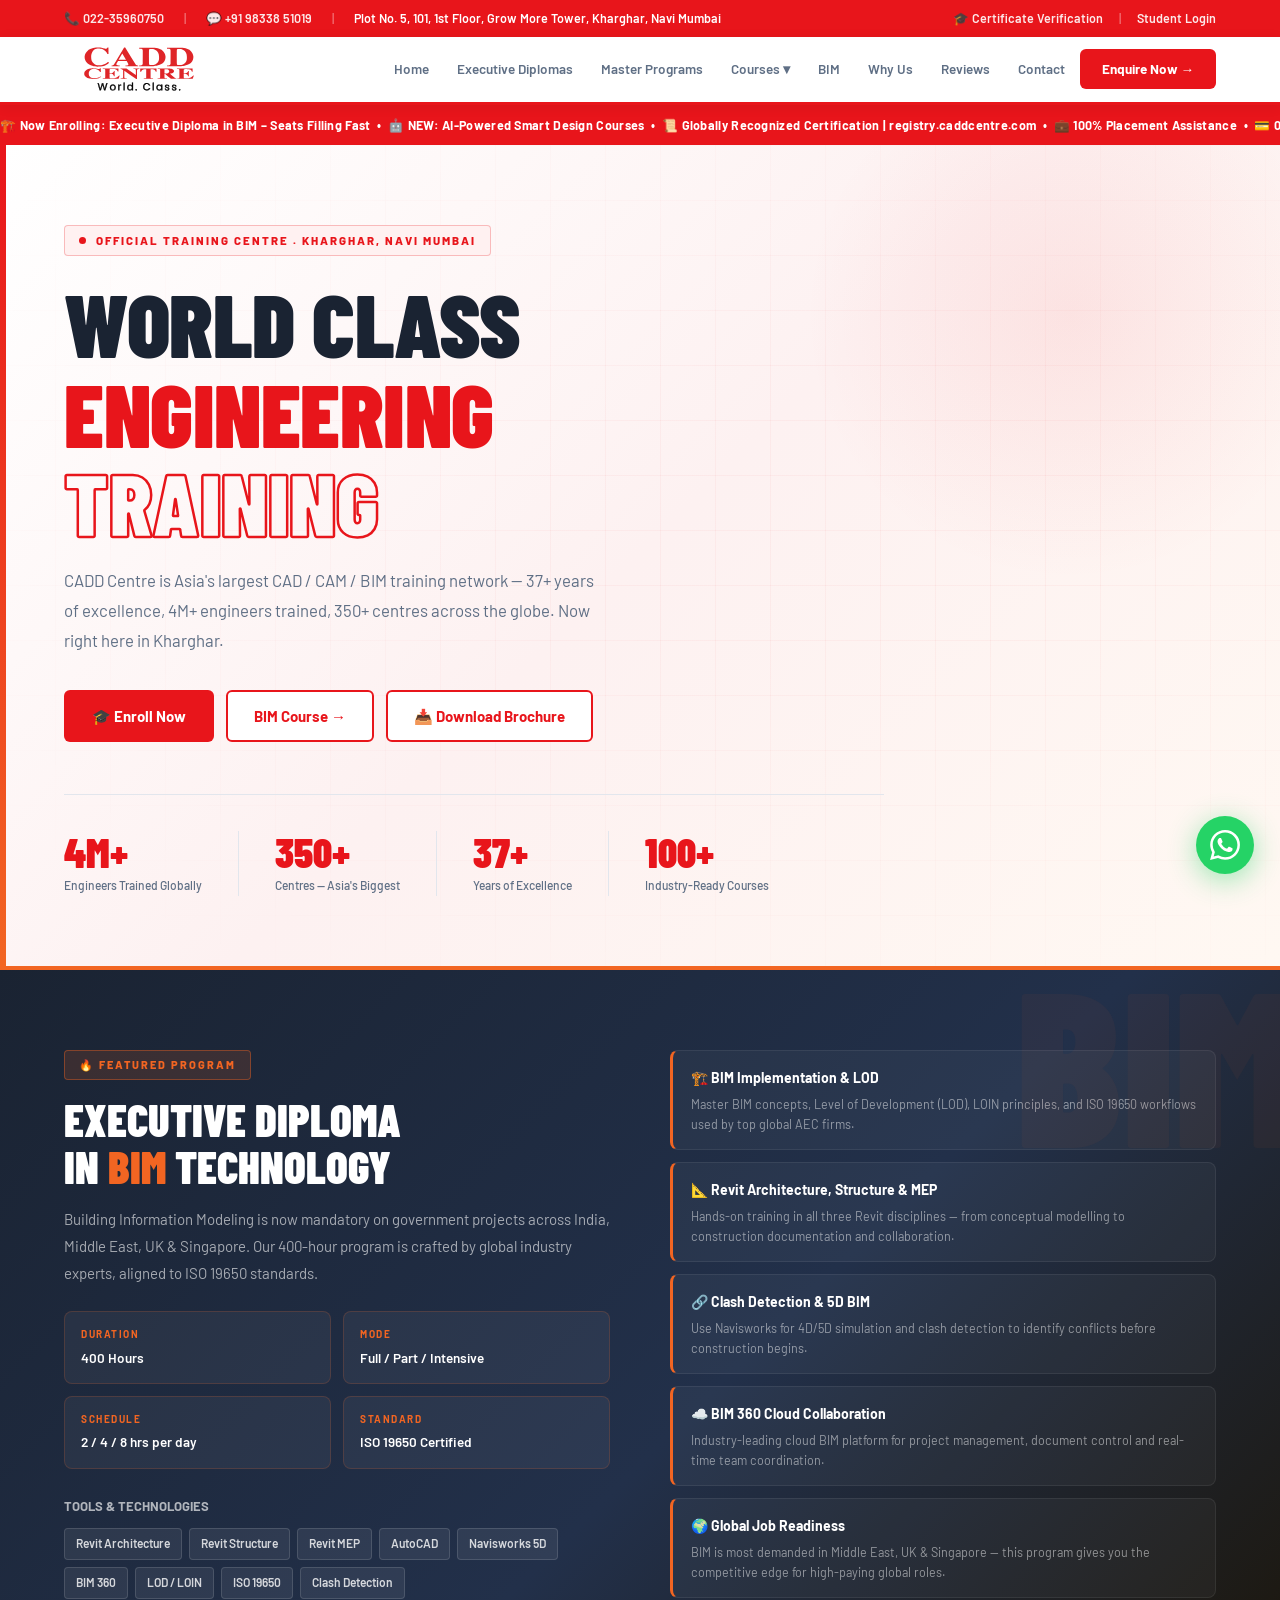
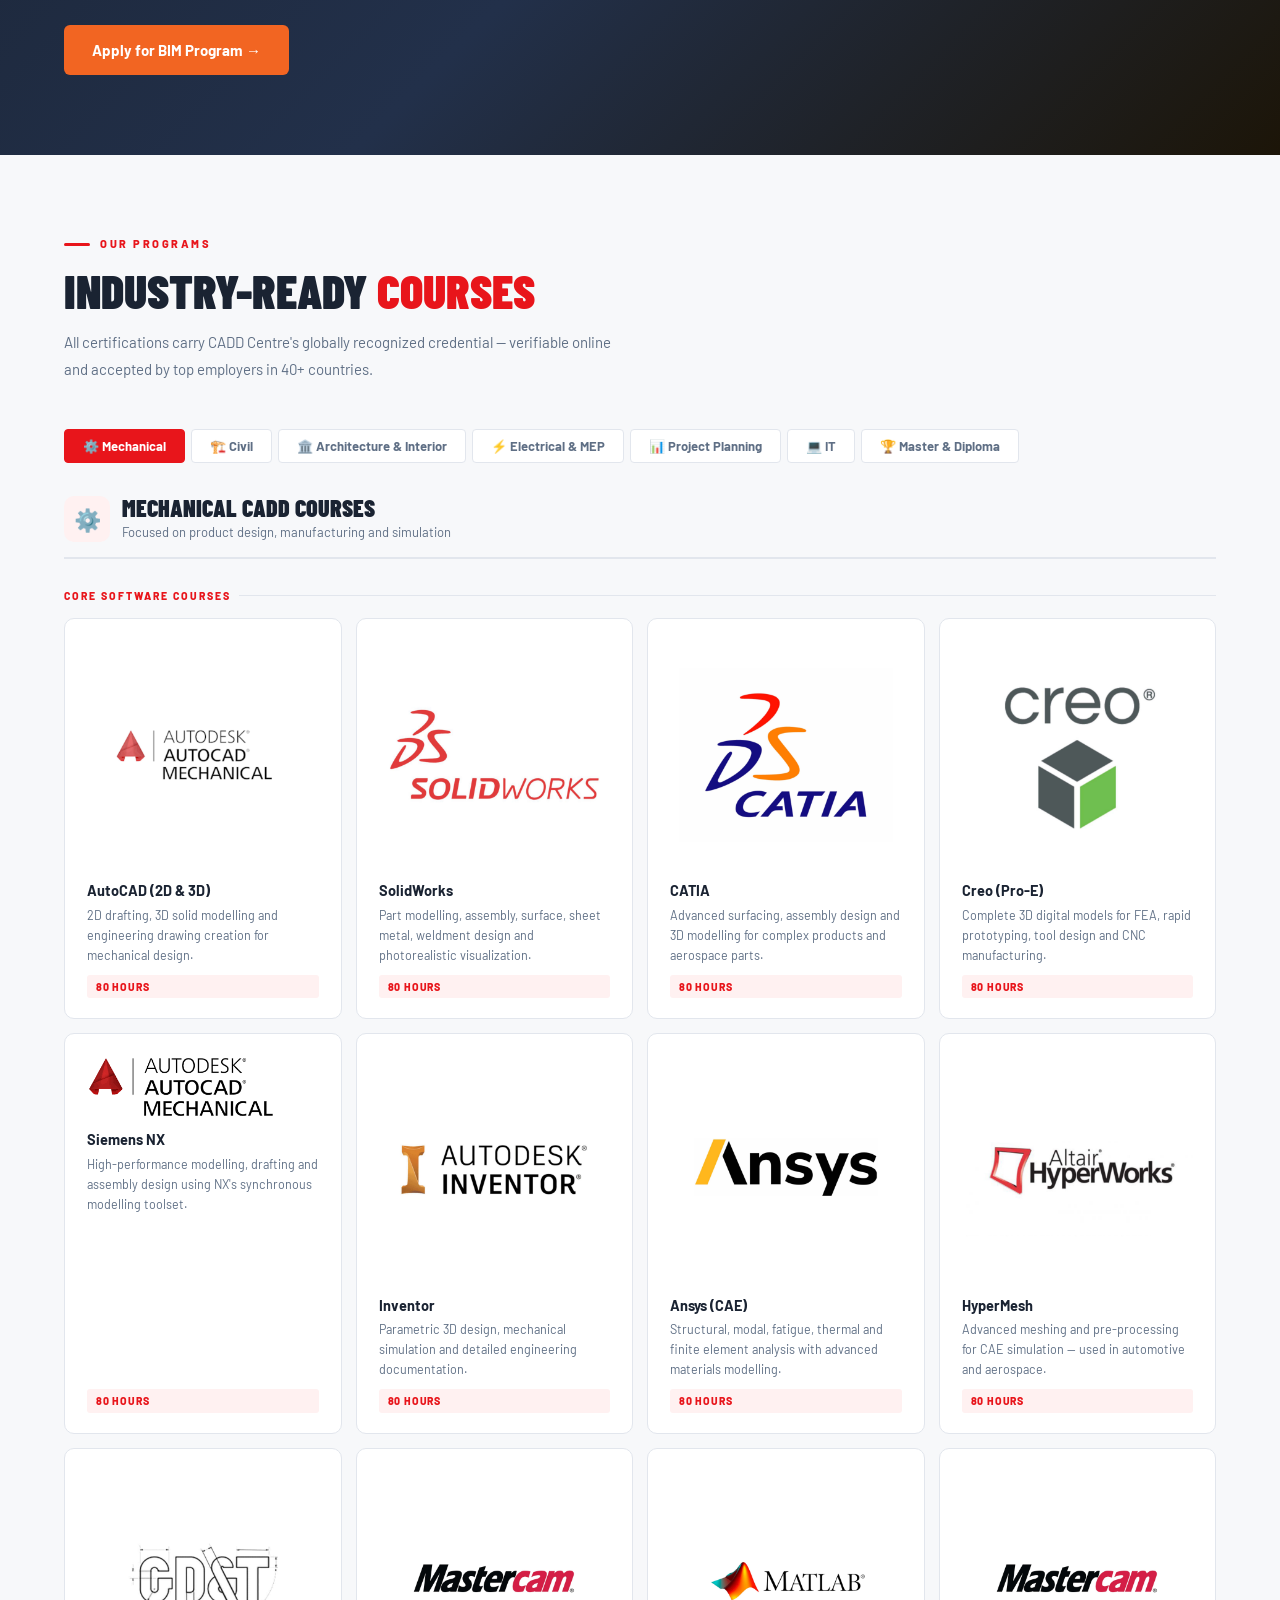
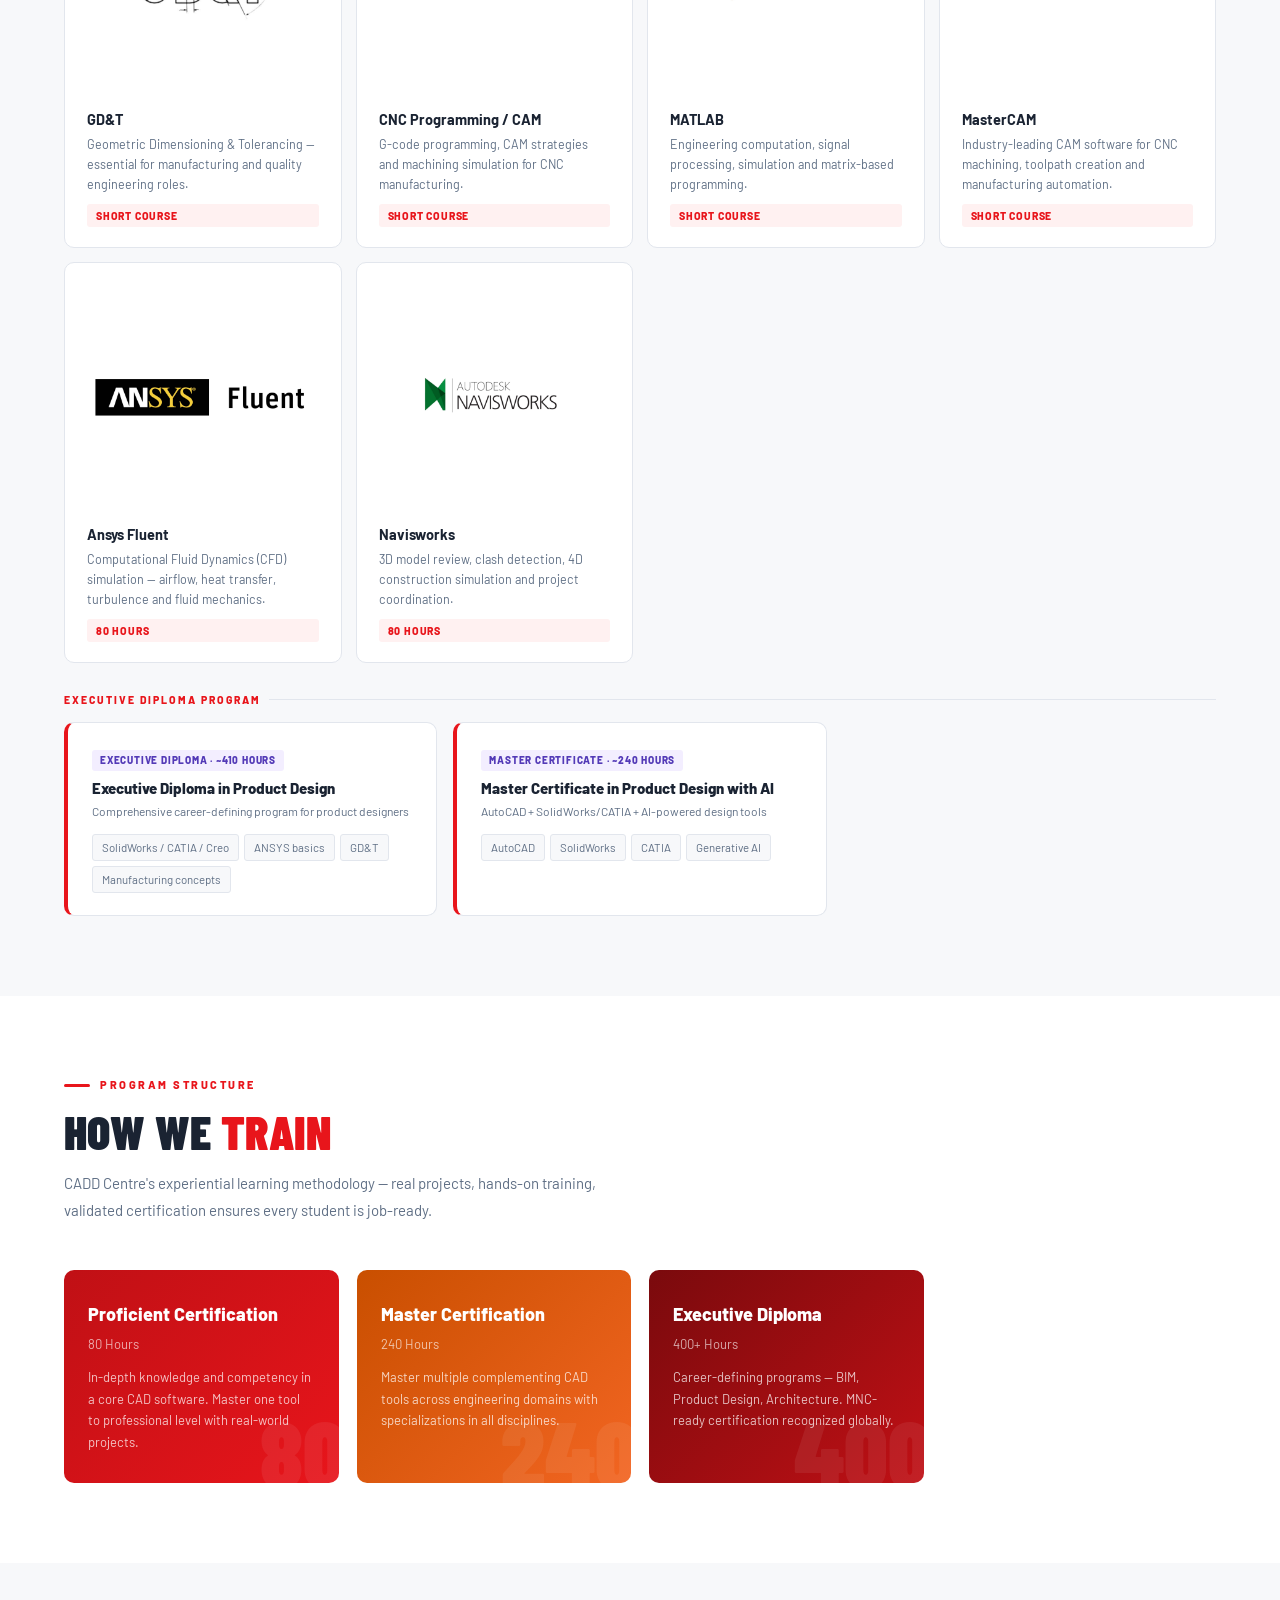
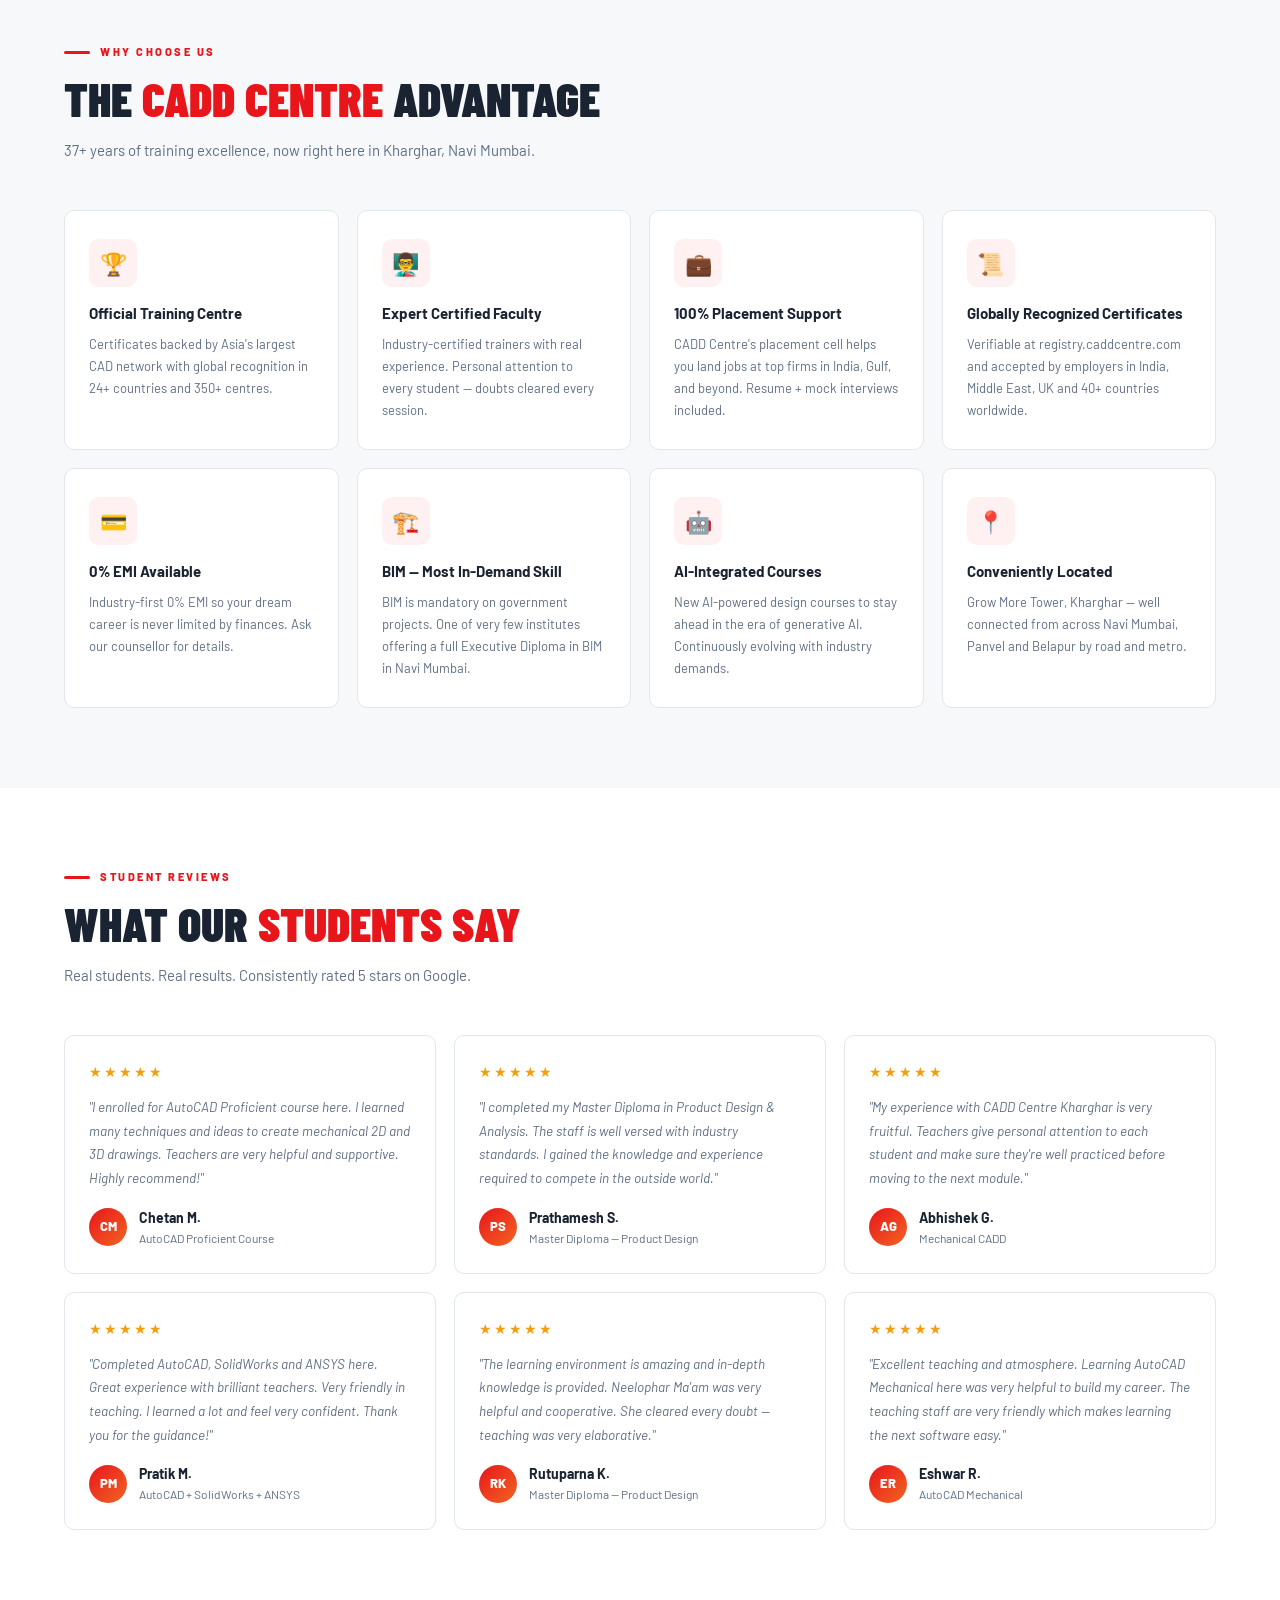
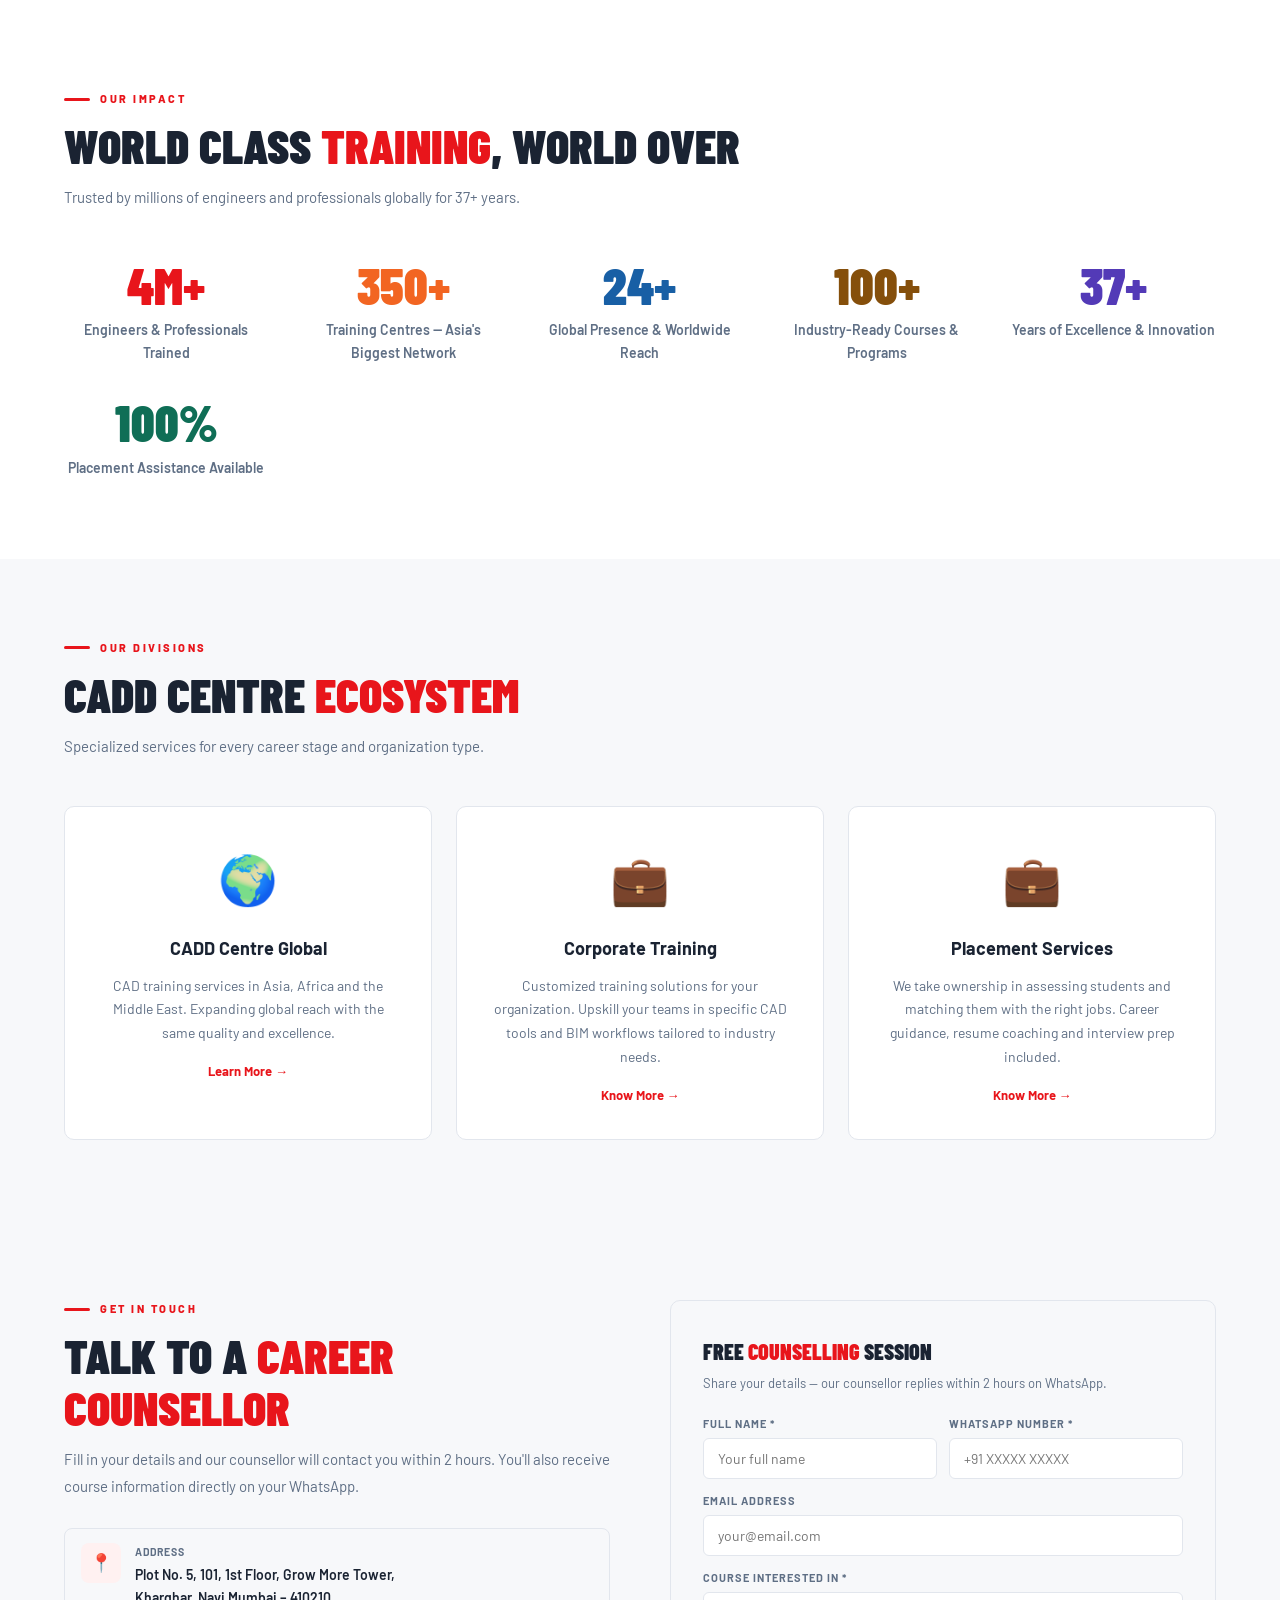
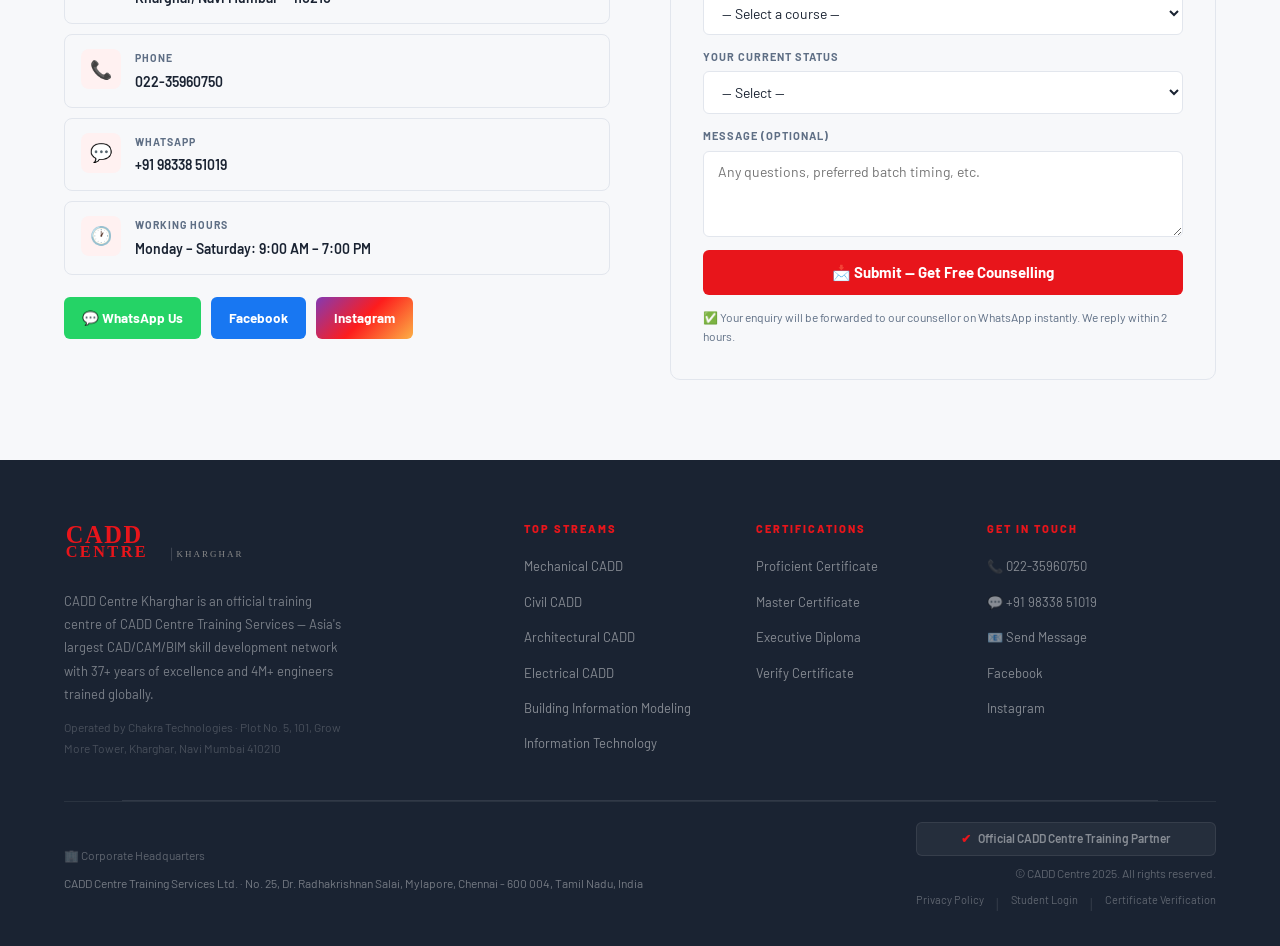
==== index.html @ d712f22d "1" ====
<!DOCTYPE html>
<html lang="en">
<head>
<meta charset="UTF-8">
<meta name="viewport" content="width=device-width, initial-scale=1.0">
<title>CADD Centre Kharghar | Navi Mumbai – Official Training Centre</title>
<meta name="description" content="CADD Centre Kharghar – Official Training Centre in Navi Mumbai. Industry-leading courses in BIM, Mechanical CADD, Civil & Architecture, IT & more. 37+ years of excellence.">
<link rel="preconnect" href="https://fonts.googleapis.com">
<link rel="preconnect" href="https://fonts.gstatic.com" crossorigin>
<link href="https://fonts.googleapis.com/css2?family=Barlow:wght@400;500;600;700;800;900&family=Barlow+Condensed:wght@600;700;800;900&display=swap" rel="stylesheet">
<link rel="stylesheet" href="styles.css">
<script async src="https://www.googletagmanager.com/gtag/js?id=G-XXXXXXXXXX"></script>
<script>
  window.dataLayer=window.dataLayer||[];
  function gtag(){dataLayer.push(arguments);}
  gtag('js',new Date()); gtag('config','G-XXXXXXXXXX');
  function trackSection(n){gtag('event','section_view',{event_category:'engagement',event_label:n});}
  function trackClick(n){gtag('event','click',{event_category:'cta',event_label:n});}
</script>
<style>
:root{
  --red:#e8151b; --red-dk:#c01015; --orange:#f26522;
  --bg:#ffffff; --surface:#f7f8fa; --surface2:#eef0f4;
  --border:#e2e6ed; --text:#1a2332; --muted:#5f6f85;
  --light-r:#fff1f1; --r:10px;
}
*,*::before,*::after{box-sizing:border-box;margin:0;padding:0;}
html{scroll-behavior:smooth;}
body{font-family:'Barlow',sans-serif;background:#fff;color:var(--text);overflow-x:hidden;line-height:1.65;}
a{color:inherit;text-decoration:none;}
img{display:block;max-width:100%;}

.topbar{background:var(--red);padding:8px 5%;display:flex;align-items:center;justify-content:space-between;font-size:12.5px;font-weight:600;color:#fff;}
.topbar a{color:#fff;opacity:.9;transition:opacity .2s;}.topbar a:hover{opacity:1;}
.tb-l{display:flex;gap:20px;align-items:center;}.tb-r{display:flex;gap:16px;align-items:center;}
.tb-sep{opacity:.35;}

/* ═══════════════════════════════════════════
   NAV + MEGA DROPDOWN
═══════════════════════════════════════════ */
nav{position:sticky;top:0;z-index:300;background:#fff;border-bottom:3px solid var(--red);display:flex;align-items:center;justify-content:space-between;padding:0 5%;height:68px;box-shadow:0 2px 12px rgba(0,0,0,.07);transition:box-shadow .3s;}
nav.scrolled{box-shadow:0 4px 24px rgba(0,0,0,.12);}
.nav-logo{display:flex;align-items:center;height:100%;}
.nav-logo svg{height:50px;width:auto;}

.nav-links{display:flex;align-items:center;gap:2px;list-style:none;}
.nav-links>li{position:relative;}
.nav-links>li>a{display:flex;align-items:center;gap:4px;padding:8px 13px;border-radius:6px;font-size:13.5px;font-weight:600;color:var(--muted);transition:all .18s;white-space:nowrap;}
.nav-links>li>a:hover{color:var(--red);background:var(--light-r);}
.nav-cta{background:var(--red)!important;color:#fff!important;font-weight:700!important;padding:9px 22px!important;border-radius:6px!important;font-size:13.5px!important;}
.nav-cta:hover{background:var(--red-dk)!important;}

/* Level-1 dropdown panel */
.mega-l1{
  display:none;position:absolute;top:calc(100% + 0px);left:0;
  background:#fff;border:1px solid var(--border);border-top:3px solid var(--red);
  border-radius:0 0 var(--r) var(--r);padding:6px;min-width:230px;
  box-shadow:0 10px 40px rgba(0,0,0,.1);z-index:500;
}
.nav-links>li:hover .mega-l1{display:block;}

/* L1 row items */
.l1-row{
  position:relative;display:flex;align-items:center;justify-content:space-between;
  padding:9px 14px;border-radius:7px;font-size:13.5px;font-weight:600;
  color:var(--muted);cursor:pointer;white-space:nowrap;transition:all .15s;
}
.l1-row:hover{background:var(--light-r);color:var(--red);}
.l1-row .l1-ico{margin-right:7px;font-size:15px;}
.l1-row .l1-arr{font-size:11px;opacity:.45;margin-left:8px;}
.l1-new{font-size:9px;font-weight:800;background:var(--red);color:#fff;padding:1px 5px;border-radius:3px;margin-left:5px;text-transform:uppercase;letter-spacing:.5px;}

/* Level-2 flyout */
.mega-l2{
  display:none;position:absolute;top:0;left:calc(100% + 2px);
  background:#fff;border:1px solid var(--border);border-top:3px solid var(--red);
  border-radius:0 var(--r) var(--r) var(--r);
  padding:0;min-width:580px;max-width:660px;
  box-shadow:0 10px 40px rgba(0,0,0,.1);z-index:600;overflow:hidden;
}
.l1-row:hover .mega-l2{display:block;}

.l2-head{
  background:var(--surface);border-bottom:1px solid var(--border);
  padding:12px 18px;display:flex;align-items:center;justify-content:space-between;
}
.l2-head-title{font-size:13px;font-weight:800;color:var(--text);}
.l2-head-sub{font-size:11px;color:var(--muted);}
.l2-enq{font-size:11.5px;font-weight:700;color:var(--red);background:var(--light-r);padding:4px 10px;border-radius:4px;white-space:nowrap;}
.l2-enq:hover{background:var(--red);color:#fff;}

.l2-grid{display:grid;grid-template-columns:1fr 1fr;gap:0;padding:6px;}
.l2-item{
  display:flex;align-items:flex-start;gap:10px;
  padding:9px 12px;border-radius:7px;cursor:pointer;text-decoration:none;
  color:inherit;transition:background .12s;
}
.l2-item:hover{background:var(--light-r);}
.l2-dot{
  width:32px;height:32px;border-radius:7px;flex-shrink:0;
  display:flex;align-items:center;justify-content:center;font-size:15px;margin-top:1px;
}
.dot-mech{background:#fff1f1;}
.dot-civil{background:#e6f1fb;}
.dot-arch{background:#faeeda;}
.dot-elec{background:#f3eeff;}
.dot-proj{background:#eaf3de;}
.dot-it{background:#e8f8f0;}
.dot-ai{background:#fce9f5;}
.l2-name{font-size:13px;font-weight:600;color:var(--text);line-height:1.3;}
.l2-desc{font-size:11px;color:var(--muted);margin-top:2px;line-height:1.4;}
.l2-hrs{display:inline-block;font-size:10px;font-weight:700;text-transform:uppercase;letter-spacing:.5px;padding:1px 6px;border-radius:3px;margin-top:3px;}
.hrs-mech{background:#fff1f1;color:var(--red);}
.hrs-civil{background:#e6f1fb;color:#185fa5;}
.hrs-arch{background:#faeeda;color:#854f0b;}
.hrs-elec{background:#f3eeff;color:#533ab7;}
.hrs-proj{background:#eaf3de;color:#3b6d11;}
.hrs-it{background:#e8f8f0;color:#0f6e56;}
.hrs-ai{background:#fce9f5;color:#a0369a;}

/* diploma strip at bottom of flyout */
.l2-diploma{
  border-top:1px solid var(--border);background:var(--surface);
  padding:10px 18px;display:flex;align-items:center;justify-content:space-between;gap:10px;
}
.l2-diploma-label{font-size:12px;font-weight:700;color:#533ab7;}
.l2-diploma-sub{font-size:11px;color:var(--muted);}
.l2-diploma-link{font-size:12px;font-weight:700;color:var(--red);white-space:nowrap;}
.l2-diploma-link:hover{text-decoration:underline;}

/* Master programs section in flyout */
.l2-masters{border-top:1px solid var(--border);padding:8px 6px 6px;}
.l2-masters-title{font-size:10px;font-weight:800;text-transform:uppercase;letter-spacing:1.5px;color:var(--muted);padding:2px 12px 6px;}
.l2-masters-grid{display:grid;grid-template-columns:1fr 1fr;gap:0;}

/* Simple dd (non-mega) */
.dd{position:absolute;top:calc(100% + 6px);left:0;min-width:200px;background:#fff;border:1px solid var(--border);border-top:3px solid var(--red);border-radius:0 0 var(--r) var(--r);padding:8px;opacity:0;pointer-events:none;transform:translateY(6px);transition:all .2s;box-shadow:0 10px 40px rgba(0,0,0,.1);z-index:400;}
.nav-links>li:hover .dd{opacity:1;pointer-events:all;transform:translateY(0);}
.dd a{display:block;padding:8px 14px;font-size:13px;font-weight:500;color:var(--muted);border-radius:6px;transition:all .15s;}.dd a:hover{background:var(--light-r);color:var(--red);}

.ticker-wrap{background:var(--red);overflow:hidden;}
.ticker{display:inline-block;white-space:nowrap;animation:tickerScroll 30s linear infinite;padding:10px 0;font-size:12.5px;font-weight:700;color:#fff;letter-spacing:.3px;}
@keyframes tickerScroll{from{transform:translateX(0);}to{transform:translateX(-50%);}}

.hero{position:relative;min-height:88vh;display:flex;flex-direction:column;justify-content:center;padding:80px 5% 70px;overflow:hidden;background:linear-gradient(135deg,#fff 0%,#fdf1f1 50%,#fff8f2 100%);}
.hero::before{content:'';position:absolute;inset:0;background-image:linear-gradient(rgba(232,21,27,.035) 1px,transparent 1px),linear-gradient(90deg,rgba(232,21,27,.035) 1px,transparent 1px);background-size:55px 55px;mask-image:radial-gradient(ellipse 80% 70% at 65% 45%,black 25%,transparent 100%);}
.hero-accent{position:absolute;left:0;top:0;bottom:0;width:6px;background:linear-gradient(180deg,var(--red),var(--orange));}
.hero-blob{position:absolute;right:-80px;top:-120px;width:580px;height:580px;border-radius:50%;background:radial-gradient(circle,rgba(232,21,27,.07) 0%,transparent 65%);pointer-events:none;}
.hero-content{position:relative;z-index:2;max-width:820px;}
.hero-kicker{display:inline-flex;align-items:center;gap:10px;background:var(--light-r);border:1px solid rgba(232,21,27,.25);border-radius:4px;padding:5px 14px;font-size:11.5px;font-weight:800;text-transform:uppercase;letter-spacing:2px;color:var(--red);margin-bottom:22px;animation:fadeUp .5s ease both;}
.pdot{width:7px;height:7px;border-radius:50%;background:var(--red);animation:pdotAnim 2s infinite;}
@keyframes pdotAnim{0%,100%{opacity:1;}50%{opacity:.3;}}
@keyframes fadeUp{from{opacity:0;transform:translateY(18px);}to{opacity:1;transform:translateY(0);}}
.hero h1{font-family:'Barlow Condensed',sans-serif;font-size:clamp(3rem,7vw,6rem);font-weight:900;text-transform:uppercase;line-height:1.0;letter-spacing:-.5px;color:var(--text);animation:fadeUp .55s .08s ease both;}
.hero h1 .red{color:var(--red);}
.hero h1 .outline{-webkit-text-stroke:2.5px var(--red);color:transparent;}
.hero-sub{font-size:1.05rem;color:var(--muted);max-width:540px;margin:18px 0 34px;line-height:1.8;animation:fadeUp .55s .16s ease both;}
.hero-actions{display:flex;gap:12px;flex-wrap:wrap;animation:fadeUp .55s .22s ease both;}
.btn-red{display:inline-flex;align-items:center;gap:8px;background:var(--red);color:#fff;font-weight:700;font-size:15px;padding:13px 28px;border-radius:6px;border:none;cursor:pointer;font-family:'Barlow',sans-serif;transition:all .22s;}
.btn-red:hover{background:var(--red-dk);transform:translateY(-2px);box-shadow:0 8px 28px rgba(232,21,27,.32);}
.btn-outline-red{display:inline-flex;align-items:center;gap:8px;background:#fff;color:var(--red);font-weight:700;font-size:15px;padding:12px 26px;border-radius:6px;border:2px solid var(--red);cursor:pointer;font-family:'Barlow',sans-serif;transition:all .22s;}
.btn-outline-red:hover{background:var(--light-r);}
.hero-stats{display:flex;flex-wrap:wrap;margin-top:52px;padding-top:36px;border-top:1px solid var(--border);animation:fadeUp .55s .30s ease both;}
.stat-it{padding-right:36px;margin-right:36px;border-right:1px solid var(--border);}
.stat-it:last-child{border-right:none;margin-right:0;padding-right:0;}
.stat-num{font-family:'Barlow Condensed',sans-serif;font-size:2.6rem;font-weight:900;color:var(--red);line-height:1;}
.stat-lbl{font-size:12px;color:var(--muted);margin-top:3px;font-weight:500;}

.sec{padding:80px 5%;}
.sec-white{background:#fff;}
.sec-gray{background:var(--surface);}
.kicker{font-size:11px;font-weight:800;text-transform:uppercase;letter-spacing:2.5px;color:var(--red);margin-bottom:12px;display:flex;align-items:center;gap:10px;}
.kicker::before{content:'';width:26px;height:3px;background:var(--red);border-radius:2px;display:inline-block;}
.kicker.wht::before{background:rgba(255,255,255,.5);}.kicker.wht{color:rgba(255,255,255,.7);}
.sec-title{font-family:'Barlow Condensed',sans-serif;font-size:clamp(2rem,4vw,3rem);font-weight:900;text-transform:uppercase;line-height:1.08;margin-bottom:12px;color:var(--text);}
.sec-title .red{color:var(--red);}.sec-title.wht{color:#fff;}.sec-title.wht .red{color:#ffd0d0;}
.sec-sub{font-size:15px;color:var(--muted);max-width:560px;line-height:1.8;margin-bottom:46px;}
.sec-sub.wht{color:rgba(255,255,255,.6);}

.bim-section{background:linear-gradient(135deg,#1a2332 0%,#22304a 55%,#1c1508 100%);padding:80px 5%;position:relative;overflow:hidden;border-top:4px solid var(--orange);}
.bim-section::before{content:'BIM';position:absolute;right:-20px;top:-20px;font-family:'Barlow Condensed',sans-serif;font-size:220px;font-weight:900;color:rgba(242,101,34,.05);pointer-events:none;line-height:1;text-transform:uppercase;}
.bim-inner{display:grid;grid-template-columns:1fr 1fr;gap:60px;align-items:start;}
.bim-badge{display:inline-flex;align-items:center;gap:8px;background:rgba(242,101,34,.15);border:1px solid rgba(242,101,34,.4);color:var(--orange);border-radius:4px;padding:5px 14px;font-size:11px;font-weight:800;text-transform:uppercase;letter-spacing:2px;margin-bottom:16px;}
.bim-section h2{font-family:'Barlow Condensed',sans-serif;font-size:clamp(2rem,3.5vw,3rem);font-weight:900;text-transform:uppercase;line-height:1.05;color:#fff;margin-bottom:16px;}
.bim-section h2 span{color:var(--orange);}
.bim-p{color:rgba(255,255,255,.6);font-size:15px;line-height:1.8;margin-bottom:24px;}
.bim-meta{display:grid;grid-template-columns:1fr 1fr;gap:12px;margin-bottom:26px;}
.bim-mc{background:rgba(255,255,255,.05);border:1px solid rgba(242,101,34,.18);border-radius:8px;padding:14px 16px;}
.bim-mc .lbl{font-size:10px;font-weight:700;text-transform:uppercase;letter-spacing:1.5px;color:var(--orange);margin-bottom:4px;}
.bim-mc .val{font-size:13.5px;font-weight:600;color:#fff;}
.bim-tools{display:flex;flex-wrap:wrap;gap:7px;margin-bottom:26px;}
.tool-chip{background:rgba(255,255,255,.07);border:1px solid rgba(255,255,255,.13);border-radius:4px;padding:5px 11px;font-size:12px;font-weight:600;color:rgba(255,255,255,.8);}
.bim-right{display:flex;flex-direction:column;gap:12px;}
.bim-topic{background:rgba(255,255,255,.04);border:1px solid rgba(255,255,255,.07);border-left:3px solid var(--orange);border-radius:8px;padding:15px 18px;transition:all .2s;}
.bim-topic:hover{background:rgba(242,101,34,.08);}
.bim-topic h4{font-size:14px;font-weight:700;color:#fff;margin-bottom:5px;}
.bim-topic p{font-size:12.5px;color:rgba(255,255,255,.5);line-height:1.6;}

/* ═══════════════════════════════════════════
   COURSES SECTION — TABS + CARDS
═══════════════════════════════════════════ */
.tab-row{display:flex;gap:6px;flex-wrap:wrap;margin-bottom:32px;}
.tab-btn{padding:8px 18px;border-radius:4px;font-size:13px;font-weight:700;border:1.5px solid var(--border);background:#fff;color:var(--muted);cursor:pointer;font-family:'Barlow',sans-serif;transition:all .18s;}
.tab-btn:hover,.tab-btn.active{background:var(--red);border-color:var(--red);color:#fff;}
.courses-panel{display:none;}
.courses-panel.active{display:block;}

/* category header inside panel */
.cat-header{display:flex;align-items:center;gap:12px;margin:0 0 20px;padding-bottom:14px;border-bottom:2px solid var(--border);}
.cat-icon-big{width:46px;height:46px;border-radius:10px;display:flex;align-items:center;justify-content:center;font-size:22px;flex-shrink:0;}
.cat-header h3{font-family:'Barlow Condensed',sans-serif;font-size:1.5rem;font-weight:900;text-transform:uppercase;color:var(--text);line-height:1.1;}
.cat-header p{font-size:13px;color:var(--muted);}

/* sub-section label */
.sub-label{font-size:10.5px;font-weight:800;text-transform:uppercase;letter-spacing:2px;color:var(--red);margin:28px 0 14px;display:flex;align-items:center;gap:8px;}
.sub-label::after{content:'';flex:1;height:1px;background:var(--border);}

.course-grid{display:grid;grid-template-columns:repeat(auto-fill,minmax(240px,1fr));gap:14px;}
.course-card{display:flex;flex-direction:column;background:#fff;border:1.5px solid var(--border);border-radius:var(--r);padding:20px 22px;transition:all .25s;position:relative;overflow:hidden;cursor:pointer;text-decoration:none;color:inherit;}
.course-card::before{content:'';position:absolute;top:0;left:0;right:0;height:3px;background:linear-gradient(90deg,var(--red),var(--orange));transform:scaleX(0);transform-origin:left;transition:transform .3s;}
.course-card:hover{border-color:rgba(232,21,27,.25);transform:translateY(-3px);box-shadow:0 12px 40px rgba(232,21,27,.1);}
.course-card:hover::before{transform:scaleX(1);}
.cc-icon{font-size:22px;margin-bottom:10px;}
.cc-name{font-size:14.5px;font-weight:700;color:var(--text);margin-bottom:5px;line-height:1.3;}
.cc-desc{font-size:12.5px;color:var(--muted);line-height:1.6;flex:1;}
.cc-dur{display:inline-block;margin-top:10px;font-size:10.5px;font-weight:800;text-transform:uppercase;letter-spacing:.8px;color:var(--red);background:var(--light-r);padding:3px 9px;border-radius:3px;}
.hot-badge{position:absolute;top:11px;right:11px;background:var(--red);color:#fff;font-size:9.5px;font-weight:800;letter-spacing:.8px;text-transform:uppercase;padding:2px 7px;border-radius:3px;}

/* diploma cards — full width */
.diploma-grid{display:grid;grid-template-columns:repeat(auto-fill,minmax(300px,1fr));gap:16px;margin-top:6px;}
.diploma-card{background:#fff;border:1.5px solid var(--border);border-left:4px solid var(--red);border-radius:var(--r);padding:22px 24px;transition:all .22s;}
.diploma-card:hover{box-shadow:0 8px 32px rgba(232,21,27,.1);border-color:rgba(232,21,27,.35);}
.dc-badge{display:inline-block;font-size:10px;font-weight:800;text-transform:uppercase;letter-spacing:.8px;padding:2px 8px;border-radius:3px;margin-bottom:8px;background:#f3eeff;color:#533ab7;}
.dc-title{font-size:15px;font-weight:800;color:var(--text);margin-bottom:4px;line-height:1.3;}
.dc-dur{font-size:12px;color:var(--muted);margin-bottom:12px;}
.dc-covers{display:flex;flex-wrap:wrap;gap:5px;}
.dc-tag{font-size:11.5px;background:var(--surface);color:var(--muted);padding:3px 9px;border-radius:3px;border:1px solid var(--border);}
.master-grid{display:grid;grid-template-columns:repeat(auto-fill,minmax(240px,1fr));gap:14px;margin-top:6px;}
.master-card{background:linear-gradient(135deg,#1a2332,#2e4268);color:#fff;border-radius:var(--r);padding:22px 22px;position:relative;overflow:hidden;transition:transform .2s;}
.master-card:hover{transform:translateY(-3px);}
.mc-num{position:absolute;bottom:-10px;right:-5px;font-family:'Barlow Condensed',sans-serif;font-size:80px;font-weight:900;color:rgba(255,255,255,.05);line-height:1;pointer-events:none;}
.mc-ico{font-size:22px;margin-bottom:10px;}
.mc-title{font-size:14px;font-weight:700;color:#fff;line-height:1.3;margin-bottom:4px;}
.mc-dur{font-size:11.5px;color:rgba(255,255,255,.5);}

.prog-grid{display:grid;grid-template-columns:repeat(auto-fill,minmax(230px,1fr));gap:18px;}
.prog-card{border-radius:var(--r);padding:30px 24px;position:relative;overflow:hidden;color:#fff;}
.prog-card.c1{background:linear-gradient(135deg,var(--red-dk),var(--red));}
.prog-card.c2{background:linear-gradient(135deg,#c94f00,var(--orange));}
.prog-card.c3{background:linear-gradient(135deg,#1a2332,#2e4268);}
.prog-card.c4{background:linear-gradient(135deg,#7a0a0d,var(--red-dk));}
.prog-card h3{font-size:18px;font-weight:800;margin-bottom:4px;}
.prog-card .hrs{font-size:13px;color:rgba(255,255,255,.65);margin-bottom:12px;}
.prog-card p{font-size:13px;color:rgba(255,255,255,.75);line-height:1.65;}
.prog-num{position:absolute;bottom:-16px;right:-8px;font-family:'Barlow Condensed',sans-serif;font-size:95px;font-weight:900;color:rgba(255,255,255,.07);line-height:1;pointer-events:none;}

.why-grid{display:grid;grid-template-columns:repeat(auto-fill,minmax(250px,1fr));gap:18px;}
.why-card{padding:28px 24px;border-radius:var(--r);border:1.5px solid var(--border);background:#fff;transition:all .22s;}
.why-card:hover{box-shadow:0 10px 36px rgba(232,21,27,.09);border-color:rgba(232,21,27,.2);}
.why-icon{width:48px;height:48px;border-radius:10px;background:var(--light-r);display:grid;place-items:center;font-size:22px;margin-bottom:14px;}
.why-card h4{font-size:15px;font-weight:700;color:var(--text);margin-bottom:7px;}
.why-card p{font-size:13px;color:var(--muted);line-height:1.7;}

.reviews-grid{display:grid;grid-template-columns:repeat(auto-fill,minmax(300px,1fr));gap:18px;}
.rev-card{background:#fff;border:1.5px solid var(--border);border-radius:var(--r);padding:24px;}
.stars{color:#f59e0b;font-size:14px;letter-spacing:2px;margin-bottom:12px;}
.rev-text{font-size:13.5px;color:var(--muted);line-height:1.75;margin-bottom:16px;font-style:italic;}
.rev-auth{display:flex;align-items:center;gap:12px;}
.rev-av{width:38px;height:38px;border-radius:50%;background:linear-gradient(135deg,var(--red),var(--orange));display:grid;place-items:center;font-weight:800;font-size:13px;color:#fff;flex-shrink:0;}
.rev-name{font-weight:700;font-size:14px;color:var(--text);}
.rev-course{font-size:12px;color:var(--muted);}

.contact-grid{display:grid;grid-template-columns:1fr 1fr;gap:60px;align-items:start;}
.c-info p{color:var(--muted);font-size:15px;line-height:1.8;margin-bottom:28px;}
.c-item{display:flex;align-items:flex-start;gap:14px;padding:14px 16px;background:var(--surface);border:1px solid var(--border);border-radius:8px;margin-bottom:10px;}
.c-icon{width:40px;height:40px;background:var(--light-r);border-radius:8px;display:grid;place-items:center;font-size:18px;flex-shrink:0;}
.c-lbl{font-size:10.5px;font-weight:700;text-transform:uppercase;letter-spacing:1px;color:var(--muted);margin-bottom:3px;}
.c-val{font-size:14px;font-weight:600;color:var(--text);}
.social-row{display:flex;gap:10px;flex-wrap:wrap;margin-top:22px;}
.sbtn{display:inline-flex;align-items:center;gap:7px;padding:10px 18px;border-radius:6px;font-size:13.5px;font-weight:700;cursor:pointer;border:none;font-family:'Barlow',sans-serif;transition:all .18s;}
.sbtn-wa{background:#25d366;color:#fff;}.sbtn-wa:hover{background:#1db954;}
.sbtn-fb{background:#1877f2;color:#fff;}.sbtn-fb:hover{background:#1565c0;}
.sbtn-ig{background:linear-gradient(135deg,#833ab4,#fd1d1d,#fcb045);color:#fff;}

.lead-form{display:flex;flex-direction:column;gap:13px;}
.form-box{background:var(--surface);border:1.5px solid var(--border);border-radius:var(--r);padding:32px;}
.ftitle{font-family:'Barlow Condensed',sans-serif;font-size:22px;font-weight:900;text-transform:uppercase;color:var(--text);margin-bottom:4px;}
.ftitle span{color:var(--red);}
.fsub{font-size:13px;color:var(--muted);margin-bottom:20px;}
.form-row{display:grid;grid-template-columns:1fr 1fr;gap:12px;}
.fg{display:flex;flex-direction:column;gap:5px;}
.fg label{font-size:11px;font-weight:700;text-transform:uppercase;letter-spacing:1px;color:var(--muted);}
.fg input,.fg select,.fg textarea{background:#fff;border:1.5px solid var(--border);border-radius:6px;padding:11px 14px;color:var(--text);font-family:'Barlow',sans-serif;font-size:14px;outline:none;transition:border-color .2s;width:100%;}
.fg input:focus,.fg select:focus,.fg textarea:focus{border-color:var(--red);}
.fg textarea{resize:vertical;min-height:86px;}
#form-status{font-size:13px;padding:10px 14px;border-radius:6px;display:none;}
#form-status.success{background:#f0fdf4;color:#16a34a;border:1px solid #bbf7d0;display:block;}
#form-status.error{background:#fff1f1;color:var(--red);border:1px solid #fecaca;display:block;}
.fnote{font-size:12px;color:var(--muted);}

.wa-float{position:fixed;bottom:26px;right:26px;z-index:999;width:58px;height:58px;border-radius:50%;background:#25d366;display:grid;place-items:center;box-shadow:0 6px 28px rgba(37,211,102,.45);cursor:pointer;transition:transform .2s;animation:waPop .5s 2s ease both;}
.wa-float:hover{transform:scale(1.08);}
.wa-float svg{width:30px;height:30px;fill:#fff;}
@keyframes waPop{from{transform:scale(0);}to{transform:scale(1);}}
.wa-tip{position:absolute;right:66px;background:#1a2332;color:#fff;font-size:12px;font-weight:700;padding:7px 12px;border-radius:6px;white-space:nowrap;opacity:0;pointer-events:none;transition:opacity .2s;box-shadow:0 4px 16px rgba(0,0,0,.2);}
.wa-float:hover .wa-tip{opacity:1;}

footer{background:#1a2332;color:#fff;padding:60px 5% 28px;}
.footer-top{display:grid;grid-template-columns:2.2fr 1fr 1fr 1.2fr;gap:40px;margin-bottom:40px;}
.footer-brand p{font-size:13px;color:rgba(255,255,255,.42);line-height:1.8;max-width:280px;margin-top:4px;}
.footer-col h5{font-size:11px;font-weight:800;text-transform:uppercase;letter-spacing:2px;color:var(--red);margin-bottom:14px;}
.footer-col ul{list-style:none;display:flex;flex-direction:column;gap:9px;}
.footer-col ul li a{font-size:13px;color:rgba(255,255,255,.48);transition:color .2s;}
.footer-col ul li a:hover{color:rgba(255,255,255,.9);}
.footer-bottom{border-top:1px solid rgba(255,255,255,.07);padding-top:20px;display:flex;align-items:center;justify-content:space-between;flex-wrap:wrap;gap:12px;}
.footer-bottom p{font-size:12px;color:rgba(255,255,255,.3);}
.vbadge{display:flex;align-items:center;gap:7px;font-size:12px;color:rgba(255,255,255,.45);background:rgba(255,255,255,.05);border:1px solid rgba(255,255,255,.08);border-radius:6px;padding:6px 14px;font-weight:600;}
.vbadge span{color:var(--red);}

@media(max-width:900px){.bim-inner,.contact-grid{grid-template-columns:1fr;gap:36px;}.footer-top{grid-template-columns:1fr 1fr;}.form-row{grid-template-columns:1fr;}.tb-l{display:none;}.mega-l2{display:none!important;}}
@media(max-width:640px){.footer-top{grid-template-columns:1fr;}.hero h1{font-size:2.8rem;}.hero-stats{flex-direction:column;gap:16px;}.stat-it{border-right:none;padding-right:0;margin-right:0;padding-bottom:14px;border-bottom:1px solid var(--border);}.stat-it:last-child{border-bottom:none;padding-bottom:0;}.mega-l1{display:none!important;}}
</style>
</head>
<body>

<a href="https://wa.me/919833851019" target="_blank" class="wa-float" onclick="trackClick('wa_float')">
  <span class="wa-tip">Chat on WhatsApp</span>
  <svg viewBox="0 0 24 24"><path d="M17.472 14.382c-.297-.149-1.758-.867-2.03-.967-.273-.099-.471-.148-.67.15-.197.297-.767.966-.94 1.164-.173.199-.347.223-.644.075-.297-.15-1.255-.463-2.39-1.475-.883-.788-1.48-1.761-1.653-2.059-.173-.297-.018-.458.13-.606.134-.133.298-.347.446-.52.149-.174.198-.298.298-.497.099-.198.05-.371-.025-.52-.075-.149-.669-1.612-.916-2.207-.242-.579-.487-.5-.669-.51-.173-.008-.371-.01-.57-.01-.198 0-.52.074-.792.372-.272.297-1.04 1.016-1.04 2.479 0 1.462 1.065 2.875 1.213 3.074.149.198 2.096 3.2 5.077 4.487.709.306 1.262.489 1.694.625.712.227 1.36.195 1.871.118.571-.085 1.758-.719 2.006-1.413.248-.694.248-1.289.173-1.413-.074-.124-.272-.198-.57-.347m-5.421 7.403h-.004a9.87 9.87 0 01-5.031-1.378l-.361-.214-3.741.982.998-3.648-.235-.374a9.86 9.86 0 01-1.51-5.26c.001-5.45 4.436-9.884 9.888-9.884 2.64 0 5.122 1.03 6.988 2.898a9.825 9.825 0 012.893 6.994c-.003 5.45-4.437 9.884-9.885 9.884m8.413-18.297A11.815 11.815 0 0012.05 0C5.495 0 .16 5.335.157 11.892c0 2.096.547 4.142 1.588 5.945L.057 24l6.305-1.654a11.882 11.882 0 005.683 1.448h.005c6.554 0 11.89-5.335 11.893-11.893a11.821 11.821 0 00-3.48-8.413Z"/></svg>
</a>

<div class="topbar">
  <div class="tb-l">
    <a href="tel:02235960750">📞 022-35960750</a>
    <span class="tb-sep">|</span>
    <a href="https://wa.me/919833851019">💬 +91 98338 51019</a>
    <span class="tb-sep">|</span>
    <span>Plot No. 5, 101, 1st Floor, Grow More Tower, Kharghar, Navi Mumbai</span>
  </div>
  <div class="tb-r">
    <a href="https://registry.caddcentre.com/" target="_blank">🎓 Certificate Verification</a>
    <span class="tb-sep">|</span>
    <a href="https://lms.caddcentre.com/" target="_blank">Student Login</a>
  </div>
</div>

<!-- ═══════════════════════════════════════════ NAV ═══ -->
<nav id="navbar">

        <img src="static/CADD.svg" alt="Logo" style="width:150px;">
 

  <ul class="nav-links">
    <li><a href="#home">Home</a></li>
    <li><a href="executive-diploma.html">Executive Diplomas</a></li>
    <li><a href="master-programs.html">Master Programs</a></li>

    <!-- COURSES mega nav -->
    <li>
      <a href="#courses">Courses ▾</a>
      <div class="mega-l1">

        <!-- 1. Mechanical CADD -->
        <div class="l1-row">
          <span><span class="l1-ico">⚙️</span>Mechanical CADD</span><span class="l1-arr">›</span>
          <div class="mega-l2">
            <div class="l2-head">
              <div><div class="l2-head-title">⚙️ Mechanical &amp; Product Design</div><div class="l2-head-sub">Product design, manufacturing &amp; simulation</div></div>
              <a href="#contact" class="l2-enq" onclick="trackClick('nav_enq_mech')">Enquire →</a>
            </div>
            <div class="l2-grid">
              <a class="l2-item" href="mechanical.html#autocad"><div class="l2-dot dot-mech">📐</div><div><div class="l2-name">AutoCAD (2D &amp; 3D)</div><div class="l2-desc">2D drafting &amp; 3D solid modelling</div><span class="l2-hrs hrs-mech">80 hrs</span></div></a>
              <a class="l2-item" href="mechanical.html#solidworks"><div class="l2-dot dot-mech">🔩</div><div><div class="l2-name">SolidWorks</div><div class="l2-desc">Parts, assemblies, sheet metal, weldments</div><span class="l2-hrs hrs-mech">80 hrs</span></div></a>
              <a class="l2-item" href="mechanical.html#catia"><div class="l2-dot dot-mech">✈️</div><div><div class="l2-name">CATIA</div><div class="l2-desc">Advanced surfacing &amp; parametric design</div><span class="l2-hrs hrs-mech">80 hrs</span></div></a>
              <a class="l2-item" href="mechanical.html#creo"><div class="l2-dot dot-mech">🛠️</div><div><div class="l2-name">Creo (Pro-E)</div><div class="l2-desc">3D product design &amp; CNC manufacturing</div><span class="l2-hrs hrs-mech">80 hrs</span></div></a>
              <a class="l2-item" href="mechanical.html#nx"><div class="l2-dot dot-mech">🖥️</div><div><div class="l2-name">Siemens NX</div><div class="l2-desc">Synchronous modelling &amp; assembly</div><span class="l2-hrs hrs-mech">80 hrs</span></div></a>
              <a class="l2-item" href="mechanical.html#inventor"><div class="l2-dot dot-mech">⚙️</div><div><div class="l2-name">Inventor</div><div class="l2-desc">Parametric 3D &amp; mechanical simulation</div><span class="l2-hrs hrs-mech">80 hrs</span></div></a>
              <a class="l2-item" href="mechanical.html#ansys"><div class="l2-dot dot-mech">🔬</div><div><div class="l2-name">Ansys (CAE / FEA)</div><div class="l2-desc">Structural, thermal &amp; dynamic simulation</div><span class="l2-hrs hrs-mech">80 hrs</span></div></a>
              <a class="l2-item" href="mechanical.html#hypermesh"><div class="l2-dot dot-mech">🧩</div><div><div class="l2-name">HyperMesh</div><div class="l2-desc">Advanced meshing &amp; CAE pre-processing</div><span class="l2-hrs hrs-mech">80 hrs</span></div></a>
              <a class="l2-item" href="mechanical.html#gdt"><div class="l2-dot dot-mech">📏</div><div><div class="l2-name">GD&amp;T</div><div class="l2-desc">Geometric Dimensioning &amp; Tolerancing</div><span class="l2-hrs hrs-mech">Short</span></div></a>
              <a class="l2-item" href="mechanical.html#cnc"><div class="l2-dot dot-mech">🏭</div><div><div class="l2-name">CNC Programming / CAM</div><div class="l2-desc">G-code, CAM strategies &amp; simulation</div><span class="l2-hrs hrs-mech">Short</span></div></a>
              <a class="l2-item" href="mechanical.html#matlab"><div class="l2-dot dot-mech">📊</div><div><div class="l2-name">MATLAB</div><div class="l2-desc">Engineering computation &amp; simulation</div><span class="l2-hrs hrs-mech">Short</span></div></a>
              <a class="l2-item" href="mechanical.html#mastercam"><div class="l2-dot dot-mech">🔧</div><div><div class="l2-name">MasterCAM</div><div class="l2-desc">CAM software for CNC machining</div><span class="l2-hrs hrs-mech">Short</span></div></a>
              <a class="l2-item" href="mechanical.html#ansys-fluent"><div class="l2-dot dot-mech">🌊</div><div><div class="l2-name">Ansys Fluent</div><div class="l2-desc">CFD — airflow, heat transfer &amp; fluid mechanics</div><span class="l2-hrs hrs-mech">80 hrs</span></div></a>
              <a class="l2-item" href="mechanical.html#navisworks"><div class="l2-dot dot-mech">🔗</div><div><div class="l2-name">Navisworks</div><div class="l2-desc">Clash detection &amp; 4D construction simulation</div><span class="l2-hrs hrs-mech">80 hrs</span></div></a>
            </div>
            <div class="l2-diploma">
              <div><div class="l2-diploma-label">🏆 Executive Diploma in Product Design — ~410 hrs</div><div class="l2-diploma-sub">SolidWorks / CATIA / Creo + ANSYS + GD&amp;T + Manufacturing</div></div>
              <a class="l2-diploma-link" href="mechanical.html#diploma">View Program →</a>
            </div>
          </div>
        </div>

        <!-- 2. Civil / Construction -->
        <div class="l1-row">
          <span><span class="l1-ico">🏗️</span>Civil / Construction</span><span class="l1-arr">›</span>
          <div class="mega-l2">
            <div class="l2-head">
              <div><div class="l2-head-title">🏗️ Civil &amp; Construction Design</div><div class="l2-head-sub">For civil engineers &amp; site professionals</div></div>
              <a href="#contact" class="l2-enq" onclick="trackClick('nav_enq_civil')">Enquire →</a>
            </div>
            <div class="l2-grid">
              <a class="l2-item" href="civil.html#autocad-civil"><div class="l2-dot dot-civil">📐</div><div><div class="l2-name">AutoCAD Civil</div><div class="l2-desc">2D site plans &amp; civil drafting</div><span class="l2-hrs hrs-civil">80 hrs</span></div></a>
              <a class="l2-item" href="civil.html#civil3d"><div class="l2-dot dot-civil">🛣️</div><div><div class="l2-name">AutoCAD Civil 3D</div><div class="l2-desc">Grading, corridors &amp; pipe networks</div><span class="l2-hrs hrs-civil">80 hrs</span></div></a>
              <a class="l2-item" href="civil.html#staad"><div class="l2-dot dot-civil">🏗️</div><div><div class="l2-name">STAAD.Pro</div><div class="l2-desc">Structural analysis — buildings &amp; bridges</div><span class="l2-hrs hrs-civil">80 hrs</span></div></a>
              <a class="l2-item" href="civil.html#etabs"><div class="l2-dot dot-civil">🏢</div><div><div class="l2-name">ETABS</div><div class="l2-desc">Multi-storey building analysis &amp; seismic</div><span class="l2-hrs hrs-civil">80 hrs</span></div></a>
              <a class="l2-item" href="civil.html#revit-structure"><div class="l2-dot dot-civil">🧱</div><div><div class="l2-name">Revit Structure</div><div class="l2-desc">BIM-based structural modelling</div><span class="l2-hrs hrs-civil">80 hrs</span></div></a>
              <a class="l2-item" href="civil.html#mxroad"><div class="l2-dot dot-civil">🛤️</div><div><div class="l2-name">MX Road</div><div class="l2-desc">Highway design &amp; road alignment</div><span class="l2-hrs hrs-civil">Short</span></div></a>
              <a class="l2-item" href="architecture.html#revit-arch"><div class="l2-dot dot-civil">🏛️</div><div><div class="l2-name">Revit Architecture</div><div class="l2-desc">BIM-based architectural design</div><span class="l2-hrs hrs-civil">80 hrs</span></div></a>
            </div>
            <div class="l2-diploma">
              <div><div class="l2-diploma-label">🏆 Executive Diploma in Structural Design — ~400 hrs</div><div class="l2-diploma-sub">STAAD.Pro + ETABS + Structural Analysis + RCC &amp; Steel Design</div></div>
              <a class="l2-diploma-link" href="civil.html#diploma-structural">View Program →</a>
            </div>
          </div>
        </div>

        <!-- 3. Architecture & Interior -->
        <div class="l1-row">
          <span><span class="l1-ico">🏛️</span>Architecture &amp; Interior</span><span class="l1-arr">›</span>
          <div class="mega-l2">
            <div class="l2-head">
              <div><div class="l2-head-title">🏛️ Architecture &amp; Interior Design</div><div class="l2-head-sub">For architects, designers &amp; visualization artists</div></div>
              <a href="#contact" class="l2-enq" onclick="trackClick('nav_enq_arch')">Enquire →</a>
            </div>
            <div class="l2-grid">
              <a class="l2-item" href="architecture.html#autocad-arch"><div class="l2-dot dot-arch">📐</div><div><div class="l2-name">AutoCAD Architecture</div><div class="l2-desc">Floor plans, elevations &amp; sections</div><span class="l2-hrs hrs-arch">80 hrs</span></div></a>
              <a class="l2-item" href="architecture.html#revit-arch"><div class="l2-dot dot-arch">🏛️</div><div><div class="l2-name">Revit Architecture (BIM)</div><div class="l2-desc">BIM-based architectural design &amp; docs</div><span class="l2-hrs hrs-arch">80 hrs</span></div></a>
              <a class="l2-item" href="architecture.html#sketchup"><div class="l2-dot dot-arch">🎨</div><div><div class="l2-name">SketchUp</div><div class="l2-desc">Concept modelling &amp; quick 3D design</div><span class="l2-hrs hrs-arch">80 hrs</span></div></a>
              <a class="l2-item" href="architecture.html#3dsmax"><div class="l2-dot dot-arch">🖼️</div><div><div class="l2-name">3ds Max</div><div class="l2-desc">Interior/exterior 3D modelling</div><span class="l2-hrs hrs-arch">80 hrs</span></div></a>
              <a class="l2-item" href="architecture.html#vray"><div class="l2-dot dot-arch">✨</div><div><div class="l2-name">V-Ray Rendering</div><div class="l2-desc">Photorealistic renders &amp; walkthroughs</div><span class="l2-hrs hrs-arch">80 hrs</span></div></a>
              <a class="l2-item" href="architecture.html#lumion"><div class="l2-dot dot-arch">🌿</div><div><div class="l2-name">Lumion</div><div class="l2-desc">Real-time 3D rendering &amp; animation</div><span class="l2-hrs hrs-arch">80 hrs</span></div></a>
            </div>
            <div class="l2-diploma">
              <div><div class="l2-diploma-label">🏆 Executive Diploma in Interior Design — ~440 hrs</div><div class="l2-diploma-sub">AutoCAD + SketchUp + 3ds Max + V-Ray + Interior Planning</div></div>
              <a class="l2-diploma-link" href="architecture.html#diploma-interior">View Program →</a>
            </div>
          </div>
        </div>

        <!-- 4. Electrical & MEP -->
        <div class="l1-row">
          <span><span class="l1-ico">⚡</span>Electrical &amp; MEP</span><span class="l1-arr">›</span>
          <div class="mega-l2">
            <div class="l2-head">
              <div><div class="l2-head-title">⚡ Electrical &amp; MEP Courses</div><div class="l2-head-sub">For electrical engineers &amp; building services</div></div>
              <a href="#contact" class="l2-enq" onclick="trackClick('nav_enq_elec')">Enquire →</a>
            </div>
            <div class="l2-grid">
              <a class="l2-item" href="electrical.html#eleccad"><div class="l2-dot dot-elec">⚡</div><div><div class="l2-name">Electrical CAD</div><div class="l2-desc">Electrical diagrams, schematics &amp; panel layouts</div><span class="l2-hrs hrs-elec">80 hrs</span></div></a>
              <a class="l2-item" href="electrical.html#revit-mep"><div class="l2-dot dot-elec">🏭</div><div><div class="l2-name">Revit MEP</div><div class="l2-desc">HVAC, electrical &amp; plumbing BIM design</div><span class="l2-hrs hrs-elec">80 hrs</span></div></a>
            </div>
          </div>
        </div>

        <!-- 5. Project Planning -->
        <div class="l1-row">
          <span><span class="l1-ico">📊</span>Project Planning</span><span class="l1-arr">›</span>
          <div class="mega-l2">
            <div class="l2-head">
              <div><div class="l2-head-title">📊 Project Planning &amp; Management</div><div class="l2-head-sub">Industry-standard project scheduling tools</div></div>
              <a href="#contact" class="l2-enq" onclick="trackClick('nav_enq_proj')">Enquire →</a>
            </div>
            <div class="l2-grid">
              <a class="l2-item" href="#contact"><div class="l2-dot dot-proj">📅</div><div><div class="l2-name">Microsoft Project</div><div class="l2-desc">Project scheduling, tracking &amp; reporting</div><span class="l2-hrs hrs-proj">Short</span></div></a>
              <a class="l2-item" href="#contact"><div class="l2-dot dot-proj">🏗️</div><div><div class="l2-name">Primavera P6</div><div class="l2-desc">Enterprise project management for construction</div><span class="l2-hrs hrs-proj">Short</span></div></a>
            </div>
          </div>
        </div>

        <!-- 6. IT Courses -->
        <div class="l1-row">
          <span><span class="l1-ico">💻</span>IT Courses</span><span class="l1-arr">›</span>
          <div class="mega-l2">
            <div class="l2-head">
              <div><div class="l2-head-title">💻 Information Technology Courses</div><div class="l2-head-sub">Programming &amp; emerging technologies</div></div>
              <a href="#contact" class="l2-enq" onclick="trackClick('nav_enq_it')">Enquire →</a>
            </div>
            <div class="l2-grid">
              <a class="l2-item" href="it-cs.html#c"><div class="l2-dot dot-it">🖥️</div><div><div class="l2-name">C Programming</div><div class="l2-desc">Fundamentals, pointers &amp; data structures</div><span class="l2-hrs hrs-it">Short</span></div></a>
              <a class="l2-item" href="it-cs.html#cpp"><div class="l2-dot dot-it">⚡</div><div><div class="l2-name">C++ Programming</div><div class="l2-desc">OOP, STL &amp; application development</div><span class="l2-hrs hrs-it">Short</span></div></a>
              <a class="l2-item" href="it-cs.html#python"><div class="l2-dot dot-it">🐍</div><div><div class="l2-name">Python</div><div class="l2-desc">Automation, OOP &amp; real-world applications</div><span class="l2-hrs hrs-it">80 hrs</span></div></a>
              <a class="l2-item" href="it-cs.html#iot"><div class="l2-dot dot-it">🌐</div><div><div class="l2-name">IoT — Internet of Things</div><div class="l2-desc">Raspberry Pi, cloud &amp; IoT protocols</div><span class="l2-hrs hrs-it">80 hrs</span></div></a>
            </div>
          </div>
        </div>

        <!-- 7. Master & Diploma Programs -->
        <div class="l1-row">
          <span><span class="l1-ico">🏆</span>Master &amp; Diploma Programs</span><span class="l1-arr">›</span>
          <div class="mega-l2" style="min-width:620px;">
            <div class="l2-head">
              <div><div class="l2-head-title">🏆 Master Certificates &amp; Executive Diplomas</div><div class="l2-head-sub">Job-oriented combo programs — 240 to 440 hours</div></div>
              <a href="#contact" class="l2-enq">Enquire →</a>
            </div>
            <div class="l2-masters-title" style="padding:10px 18px 2px;font-size:10px;font-weight:800;text-transform:uppercase;letter-spacing:1.5px;color:var(--muted);">Master Certificates — 240 hrs</div>
            <div class="l2-grid" style="padding:4px 6px 0;">
              <a class="l2-item" href="#contact"><div class="l2-dot dot-mech">⚙️</div><div><div class="l2-name">Master Cert. in Product Design with AI</div><span class="l2-hrs hrs-mech">240 hrs</span></div></a>
              <a class="l2-item" href="bim.html"><div class="l2-dot dot-civil">🏗️</div><div><div class="l2-name">Master Cert. in Building Design (BIM)</div><span class="l2-hrs hrs-civil">240 hrs</span></div></a>
              <a class="l2-item" href="architecture.html"><div class="l2-dot dot-arch">🛋️</div><div><div class="l2-name">Master Cert. in Interior Design</div><span class="l2-hrs hrs-arch">240 hrs</span></div></a>
              <a class="l2-item" href="mechanical.html"><div class="l2-dot dot-mech">🔩</div><div><div class="l2-name">Master Cert. in Mechanical CAD/CAM/CAE</div><span class="l2-hrs hrs-mech">240 hrs</span></div></a>
              <a class="l2-item" href="electrical.html"><div class="l2-dot dot-elec">⚡</div><div><div class="l2-name">Master Cert. in MEP Design</div><span class="l2-hrs hrs-elec">240 hrs</span></div></a>
              <a class="l2-item" href="bim.html"><div class="l2-dot dot-civil">🏢</div><div><div class="l2-name">Master Cert. in BIM</div><span class="l2-hrs hrs-civil">240 hrs</span></div></a>
            </div>
            <div style="border-top:1px solid var(--border);padding:8px 18px 4px;font-size:10px;font-weight:800;text-transform:uppercase;letter-spacing:1.5px;color:var(--muted);">Executive Diplomas — 400–440 hrs</div>
            <div class="l2-grid" style="padding:4px 6px 6px;">
              <a class="l2-item" href="mechanical.html#diploma"><div class="l2-dot dot-mech">⚙️</div><div><div class="l2-name">Exec. Diploma in Product Design</div><span class="l2-hrs hrs-mech">~410 hrs</span></div></a>
              <a class="l2-item" href="architecture.html#diploma-arch"><div class="l2-dot dot-arch">🏛️</div><div><div class="l2-name">Exec. Diploma in Architectural Design</div><span class="l2-hrs hrs-arch">~400 hrs</span></div></a>
              <a class="l2-item" href="bim.html"><div class="l2-dot dot-civil">🏗️</div><div><div class="l2-name">Exec. Diploma in BIM</div><span class="l2-hrs hrs-civil">400–440 hrs</span></div></a>
              <a class="l2-item" href="civil.html#diploma-structural"><div class="l2-dot dot-civil">🧱</div><div><div class="l2-name">Exec. Diploma in Structural Design</div><span class="l2-hrs hrs-civil">~400 hrs</span></div></a>
              <a class="l2-item" href="architecture.html#diploma-interior"><div class="l2-dot dot-arch">🛋️</div><div><div class="l2-name">Exec. Diploma in Interior Design</div><span class="l2-hrs hrs-arch">~440 hrs</span></div></a>
            </div>
          </div>
        </div>

        <!-- BIM quick link -->
        <div style="border-top:1px solid var(--border);margin-top:4px;padding-top:4px;">
          <a class="l1-row" href="bim.html" style="color:var(--red);">
            <span>🔥 Executive Diploma in BIM — Most Popular</span>
            <span style="font-size:10px;background:var(--red);color:#fff;padding:1px 6px;border-radius:3px;font-size:9.5px;">HOT</span>
          </a>
        </div>

      </div>
    </li>
    <!-- end Courses -->

    <li><a href="bim.html">BIM</a></li>
    <li><a href="#why-us">Why Us</a></li>
    <li><a href="#reviews">Reviews</a></li>
    <li><a href="#contact">Contact</a></li>
    <li><a href="#contact" class="nav-cta" onclick="trackClick('nav_enquire')">Enquire Now →</a></li>
  </ul>
</nav>

<div class="ticker-wrap">
  <div class="ticker">
    🏗️ Now Enrolling: Executive Diploma in BIM – Seats Filling Fast &nbsp;•&nbsp; 🤖 NEW: AI-Powered Smart Design Courses &nbsp;•&nbsp; 📜 Globally Recognized Certification | registry.caddcentre.com &nbsp;•&nbsp; 💼 100% Placement Assistance &nbsp;•&nbsp; 💳 0% EMI Available &nbsp;•&nbsp; 📞 +91 98338 51019 &nbsp;•&nbsp; 📍 Kharghar, Navi Mumbai &nbsp;&nbsp;&nbsp;&nbsp;&nbsp;
    🏗️ Now Enrolling: Executive Diploma in BIM – Seats Filling Fast &nbsp;•&nbsp; 🤖 NEW: AI-Powered Smart Design Courses &nbsp;•&nbsp; 📜 Globally Recognized Certification | registry.caddcentre.com &nbsp;•&nbsp; 💼 100% Placement Assistance &nbsp;•&nbsp; 💳 0% EMI Available &nbsp;•&nbsp; 📞 +91 98338 51019 &nbsp;•&nbsp; 📍 Kharghar, Navi Mumbai
  </div>
</div>

<!-- HERO -->
<section class="hero" id="home">
  <div class="hero-accent"></div>
  <div class="hero-blob"></div>
  <div class="hero-content">
    <div class="hero-kicker"><span class="pdot"></span> Official Training Centre · Kharghar, Navi Mumbai</div>
    <h1>World Class<br><span class="red">Engineering</span><br><span class="outline">Training</span></h1>
    <p class="hero-sub">CADD Centre is Asia's largest CAD / CAM / BIM training network — 37+ years of excellence, 4M+ engineers trained, 350+ centres across the globe. Now right here in Kharghar.</p>
    <div class="hero-actions">
      <a href="#contact" class="btn-red" onclick="trackClick('hero_enroll')">🎓 Enroll Now</a>
      <a href="#bim" class="btn-outline-red" onclick="trackClick('hero_bim')">BIM Course →</a>
      <a href="https://marketing.caddcentre.com/uploads/course_summary_brochure_web.pdf" target="_blank" class="btn-outline-red" onclick="trackClick('hero_brochure')">📥 Download Brochure</a>
    </div>
    <div class="hero-stats">
      <div class="stat-it"><div class="stat-num">4M+</div><div class="stat-lbl">Engineers Trained Globally</div></div>
      <div class="stat-it"><div class="stat-num">350+</div><div class="stat-lbl">Centres — Asia's Biggest</div></div>
      <div class="stat-it"><div class="stat-num">37+</div><div class="stat-lbl">Years of Excellence</div></div>
      <div class="stat-it"><div class="stat-num">100+</div><div class="stat-lbl">Industry-Ready Courses</div></div>
    </div>
  </div>
</section>

<!-- BIM FEATURED -->
<section class="bim-section" id="bim">
  <div class="bim-inner">
    <div>
      <div class="bim-badge">🔥 Featured Program</div>
      <h2>Executive Diploma<br>in <span>BIM</span> Technology</h2>
      <p class="bim-p">Building Information Modeling is now mandatory on government projects across India, Middle East, UK & Singapore. Our 400-hour program is crafted by global industry experts, aligned to ISO 19650 standards.</p>
      <div class="bim-meta">
        <div class="bim-mc"><div class="lbl">Duration</div><div class="val">400 Hours</div></div>
        <div class="bim-mc"><div class="lbl">Mode</div><div class="val">Full / Part / Intensive</div></div>
        <div class="bim-mc"><div class="lbl">Schedule</div><div class="val">2 / 4 / 8 hrs per day</div></div>
        <div class="bim-mc"><div class="lbl">Standard</div><div class="val">ISO 19650 Certified</div></div>
      </div>
      <p class="bim-p" style="font-size:13px;font-weight:700;color:rgba(255,255,255,.65);margin-bottom:10px;">TOOLS & TECHNOLOGIES</p>
      <div class="bim-tools">
        <span class="tool-chip">Revit Architecture</span><span class="tool-chip">Revit Structure</span><span class="tool-chip">Revit MEP</span>
        <span class="tool-chip">AutoCAD</span><span class="tool-chip">Navisworks 5D</span><span class="tool-chip">BIM 360</span>
        <span class="tool-chip">LOD / LOIN</span><span class="tool-chip">ISO 19650</span><span class="tool-chip">Clash Detection</span>
      </div>
      <a href="#contact" class="btn-red" style="background:var(--orange);" onclick="trackClick('bim_apply')">Apply for BIM Program →</a>
    </div>
    <div class="bim-right">
      <div class="bim-topic"><h4>🏗️ BIM Implementation & LOD</h4><p>Master BIM concepts, Level of Development (LOD), LOIN principles, and ISO 19650 workflows used by top global AEC firms.</p></div>
      <div class="bim-topic"><h4>📐 Revit Architecture, Structure & MEP</h4><p>Hands-on training in all three Revit disciplines — from conceptual modelling to construction documentation and collaboration.</p></div>
      <div class="bim-topic"><h4>🔗 Clash Detection & 5D BIM</h4><p>Use Navisworks for 4D/5D simulation and clash detection to identify conflicts before construction begins.</p></div>
      <div class="bim-topic"><h4>☁️ BIM 360 Cloud Collaboration</h4><p>Industry-leading cloud BIM platform for project management, document control and real-time team coordination.</p></div>
      <div class="bim-topic"><h4>🌍 Global Job Readiness</h4><p>BIM is most demanded in Middle East, UK & Singapore — this program gives you the competitive edge for high-paying global roles.</p></div>
    </div>
  </div>
</section>

<!-- ═══════════════════════════════════════════
     COURSES SECTION
═══════════════════════════════════════════ -->
<section class="sec sec-gray" id="courses">
  <div class="kicker">Our Programs</div>
  <h2 class="sec-title">Industry-Ready <span class="red">Courses</span></h2>
  <p class="sec-sub">All certifications carry CADD Centre's globally recognized credential — verifiable online and accepted by top employers in 40+ countries.</p>

  <div class="tab-row">
    <button class="tab-btn active"  onclick="showTab('mech',this)">⚙️ Mechanical</button>
    <button class="tab-btn" onclick="showTab('civil',this)">🏗️ Civil</button>
    <button class="tab-btn" onclick="showTab('arch',this)">🏛️ Architecture &amp; Interior</button>
    <button class="tab-btn" onclick="showTab('elec',this)">⚡ Electrical &amp; MEP</button>
    <button class="tab-btn" onclick="showTab('proj',this)">📊 Project Planning</button>
    <button class="tab-btn" onclick="showTab('it',this)">💻 IT</button>
    <button class="tab-btn" onclick="showTab('masters',this)">🏆 Master &amp; Diploma</button>
  </div>

  <!-- ── MECHANICAL ── -->
  <div class="courses-panel active" id="tab-mech">
    <div class="cat-header">
      <div class="cat-icon-big" style="background:#fff1f1;">⚙️</div>
      <div><h3>Mechanical CADD <span class="red">Courses</span></h3><p>Focused on product design, manufacturing and simulation</p></div>
    </div>
    <div class="sub-label">Core Software Courses</div>
    <div class="course-grid">
      <a class="course-card" href="mechanical.html#autocad"><div class="cc-icon"><img src="static/Software logo Images/MEch2/autocad.jpg" alt="AutoCAD"></div><div class="cc-name">AutoCAD (2D &amp; 3D)</div><div class="cc-desc">2D drafting, 3D solid modelling and engineering drawing creation for mechanical design.</div><span class="cc-dur">80 Hours</span></a>
      <a class="course-card" href="mechanical.html#solidworks"><div class="cc-icon"><img src="static/Software logo Images/MEch2/solidworks.jpg" alt="SolidWorks"></div><div class="cc-name">SolidWorks</div><div class="cc-desc">Part modelling, assembly, surface, sheet metal, weldment design and photorealistic visualization.</div><span class="cc-dur">80 Hours</span></a>
      <a class="course-card" href="mechanical.html#catia"><div class="cc-icon"><img src="static/Software logo Images/MEch2/catia.jpg" alt="CATIA"></div><div class="cc-name">CATIA</div><div class="cc-desc">Advanced surfacing, assembly design and 3D modelling for complex products and aerospace parts.</div><span class="cc-dur">80 Hours</span></a>
      <a class="course-card" href="mechanical.html#creo"><div class="cc-icon"><img src="static/Software logo Images/MEch2/creo.jpg" alt="Creo"></div><div class="cc-name">Creo (Pro-E)</div><div class="cc-desc">Complete 3D digital models for FEA, rapid prototyping, tool design and CNC manufacturing.</div><span class="cc-dur">80 Hours</span></a>
      <a class="course-card" href="mechanical.html#nx"><div class="cc-icon"><img src="static/Software logo Images/MEch2/images.png" alt="Siemens NX"></div><div class="cc-name">Siemens NX</div><div class="cc-desc">High-performance modelling, drafting and assembly design using NX's synchronous modelling toolset.</div><span class="cc-dur">80 Hours</span></a>
      <a class="course-card" href="mechanical.html#inventor"><div class="cc-icon"><img src="static/Software logo Images/MEch2/inventor.jpg" alt="Inventor"></div><div class="cc-name">Inventor</div><div class="cc-desc">Parametric 3D design, mechanical simulation and detailed engineering documentation.</div><span class="cc-dur">80 Hours</span></a>
      <a class="course-card" href="mechanical.html#ansys"><div class="cc-icon"><img src="static/Software logo Images/MEch2/ansys.jpg" alt="Ansys"></div><div class="cc-name">Ansys (CAE)</div><div class="cc-desc">Structural, modal, fatigue, thermal and finite element analysis with advanced materials modelling.</div><span class="cc-dur">80 Hours</span></a>
      <a class="course-card" href="mechanical.html#hypermesh"><div class="cc-icon"><img src="static/Software logo Images/MEch2/hypermesh.jpg" alt="HyperMesh"></div><div class="cc-name">HyperMesh</div><div class="cc-desc">Advanced meshing and pre-processing for CAE simulation — used in automotive and aerospace.</div><span class="cc-dur">80 Hours</span></a>
      <a class="course-card" href="mechanical.html#gdt"><div class="cc-icon"><img src="static/Software logo Images/MEch2/gdt.jpg" alt="GD&T"></div><div class="cc-name">GD&amp;T</div><div class="cc-desc">Geometric Dimensioning &amp; Tolerancing — essential for manufacturing and quality engineering roles.</div><span class="cc-dur">Short Course</span></a>
      <a class="course-card" href="mechanical.html#cnc"><div class="cc-icon"><img src="static/Software logo Images/MEch2/mastercam.jpg" alt="CNC CAM"></div><div class="cc-name">CNC Programming / CAM</div><div class="cc-desc">G-code programming, CAM strategies and machining simulation for CNC manufacturing.</div><span class="cc-dur">Short Course</span></a>
      <a class="course-card" href="mechanical.html#matlab"><div class="cc-icon"><img src="static/Software logo Images/CSIT/Matlab.jpg" alt="MATLAB"></div><div class="cc-name">MATLAB</div><div class="cc-desc">Engineering computation, signal processing, simulation and matrix-based programming.</div><span class="cc-dur">Short Course</span></a>
      <a class="course-card" href="mechanical.html#mastercam"><div class="cc-icon"><img src="static/Software logo Images/MEch2/mastercam.jpg" alt="MasterCAM"></div><div class="cc-name">MasterCAM</div><div class="cc-desc">Industry-leading CAM software for CNC machining, toolpath creation and manufacturing automation.</div><span class="cc-dur">Short Course</span></a>
      <a class="course-card" href="mechanical.html#ansys-fluent"><div class="cc-icon"><img src="static/Software logo Images/MEch2/fluent.jpg" alt="Ansys Fluent"></div><div class="cc-name">Ansys Fluent</div><div class="cc-desc">Computational Fluid Dynamics (CFD) simulation — airflow, heat transfer, turbulence and fluid mechanics.</div><span class="cc-dur">80 Hours</span></a>
      <a class="course-card" href="mechanical.html#navisworks"><div class="cc-icon"><img src="static/Software logo Images/Civil/navisworks.jpg" alt="Navisworks"></div><div class="cc-name">Navisworks</div><div class="cc-desc">3D model review, clash detection, 4D construction simulation and project coordination.</div><span class="cc-dur">80 Hours</span></a>
    </div>
    <div class="sub-label">Executive Diploma Program</div>
    <div class="diploma-grid">
      <div class="diploma-card">
        <span class="dc-badge">Executive Diploma · ~410 Hours</span>
        <div class="dc-title">Executive Diploma in Product Design</div>
        <div class="dc-dur">Comprehensive career-defining program for product designers</div>
        <div class="dc-covers"><span class="dc-tag">SolidWorks / CATIA / Creo</span><span class="dc-tag">ANSYS basics</span><span class="dc-tag">GD&amp;T</span><span class="dc-tag">Manufacturing concepts</span></div>
      </div>
      <div class="diploma-card">
        <span class="dc-badge">Master Certificate · ~240 Hours</span>
        <div class="dc-title">Master Certificate in Product Design with AI</div>
        <div class="dc-dur">AutoCAD + SolidWorks/CATIA + AI-powered design tools</div>
        <div class="dc-covers"><span class="dc-tag">AutoCAD</span><span class="dc-tag">SolidWorks</span><span class="dc-tag">CATIA</span><span class="dc-tag">Generative AI</span></div>
      </div>
    </div>
  </div>

  <!-- ── CIVIL ── -->
  <div class="courses-panel" id="tab-civil">
    <div class="cat-header">
      <div class="cat-icon-big" style="background:#e6f1fb;">🏗️</div>
      <div><h3>Civil / Construction <span class="red">Courses</span></h3><p>For civil engineers and site professionals</p></div>
    </div>
    <div class="sub-label">Core Software Courses</div>
    <div class="course-grid">
      <a class="course-card" href="civil.html#autocad-civil"><div class="cc-icon"><img src="static/Software logo Images/Civil/autocad.jpg" alt="AutoCAD Civil"></div><div class="cc-name">AutoCAD Civil</div><div class="cc-desc">2D site plans, layouts and civil drafting for engineers and site professionals.</div><span class="cc-dur">80 Hours</span></a>
      <a class="course-card" href="civil.html#civil3d"><div class="cc-icon"><img src="static/Software logo Images/Civil/Civil3d.jpg" alt="AutoCAD Civil 3D"></div><div class="cc-name">AutoCAD Civil 3D</div><div class="cc-desc">Grading, corridors, pipe networks and survey data management for civil projects.</div><span class="cc-dur">80 Hours</span></a>
      <a class="course-card" href="civil.html#staad"><div class="cc-icon"><img src="static/Software logo Images/Civil/staadpro.jpg" alt="STAAD.Pro"></div><div class="cc-name">STAAD.Pro</div><div class="cc-desc">Structural analysis for buildings, bridges and industrial structures with RC and steel design.</div><span class="cc-dur">80 Hours</span></a>
      <a class="course-card" href="civil.html#etabs"><div class="cc-icon"><img src="static/Software logo Images/Civil/etabs.jpg" alt="ETABS"></div><div class="cc-name">ETABS</div><div class="cc-desc">Multi-storey building analysis, seismic load design and structural documentation.</div><span class="cc-dur">80 Hours</span></a>
      <a class="course-card" href="civil.html#revit-structure"><div class="cc-icon"><img src="static/Software logo Images/Civil/revit.jpg" alt="Revit Structure"></div><div class="cc-name">Revit Structure</div><div class="cc-desc">BIM-based structural modelling, framing and construction documentation.</div><span class="cc-dur">80 Hours</span></a>
      <a class="course-card" href="civil.html#mxroad"><div class="cc-icon"><img src="static/Software logo Images/Civil/mxroad.jpg" alt="MX Road"></div><div class="cc-name">MX Road</div><div class="cc-desc">Highway design, road alignment and cross-section modelling for civil engineers.</div><span class="cc-dur">Short Course</span></a>
      <a class="course-card" href="architecture.html#revit-arch"><div class="cc-icon"><img src="static/Software logo Images/Civil/revit.jpg" alt="Revit Architecture"></div><div class="cc-name">Revit Architecture</div><div class="cc-desc">BIM-based architectural design and documentation for building projects.</div><span class="cc-dur">80 Hours</span></a>
    </div>
    <div class="sub-label">Executive Diploma Programs</div>
    <div class="diploma-grid">
      <div class="diploma-card">
        <span class="dc-badge">Executive Diploma · ~400 Hours</span>
        <div class="dc-title">Executive Diploma in Structural Design</div>
        <div class="dc-dur">Comprehensive structural analysis for professional civil engineers</div>
        <div class="dc-covers"><span class="dc-tag">STAAD.Pro</span><span class="dc-tag">ETABS</span><span class="dc-tag">Structural Analysis</span><span class="dc-tag">RCC &amp; Steel Design</span></div>
      </div>
      <div class="diploma-card">
        <span class="dc-badge">Executive Diploma · 400–440 Hours</span>
        <div class="dc-title">Executive Diploma in BIM</div>
        <div class="dc-dur">Revit Architecture + Structure + MEP + BIM workflow + ISO 19650</div>
        <div class="dc-covers"><span class="dc-tag">Revit Arch</span><span class="dc-tag">Revit Structure</span><span class="dc-tag">Revit MEP</span><span class="dc-tag">BIM 360</span><span class="dc-tag">ISO 19650</span></div>
      </div>
      <div class="diploma-card">
        <span class="dc-badge">Master Certificate · ~240 Hours</span>
        <div class="dc-title">Master Certificate in Building Design (BIM)</div>
        <div class="dc-dur">End-to-end building design from 2D drafting to 3D modelling</div>
        <div class="dc-covers"><span class="dc-tag">AutoCAD Civil</span><span class="dc-tag">STAAD.Pro</span><span class="dc-tag">ETABS</span><span class="dc-tag">Revit</span></div>
      </div>
    </div>
  </div>

  <!-- ── ARCHITECTURE & INTERIOR ── -->
  <div class="courses-panel" id="tab-arch">
    <div class="cat-header">
      <div class="cat-icon-big" style="background:#faeeda;">🏛️</div>
      <div><h3>Architecture &amp; Interior <span class="red">Courses</span></h3><p>For architects and interior designers</p></div>
    </div>
    <div class="sub-label">Core Software Courses</div>
    <div class="course-grid">
      <a class="course-card" href="architecture.html#autocad-arch"><div class="cc-icon"><img src="static/Software logo Images/Civil/autocad.jpg" alt="AutoCAD Architecture"></div><div class="cc-name">AutoCAD Architecture</div><div class="cc-desc">Floor plans, elevations, sections and architectural drawing production.</div><span class="cc-dur">80 Hours</span></a>
      <a class="course-card" href="architecture.html#revit-arch"><div class="cc-icon"><img src="static/Software logo Images/Civil/revit.jpg" alt="Revit Architecture"></div><div class="cc-name">Revit Architecture (BIM)</div><div class="cc-desc">BIM-based architectural design — from concept to construction documentation.</div><span class="cc-dur">80 Hours</span></a>
      <a class="course-card" href="architecture.html#sketchup"><div class="cc-icon"><img src="static/Software logo Images/Civil/Sketchup.jpg" alt="SketchUp"></div><div class="cc-name">SketchUp</div><div class="cc-desc">Fast concept modelling, 3D space design and client presentation visuals.</div><span class="cc-dur">80 Hours</span></a>
      <a class="course-card" href="architecture.html#3dsmax"><div class="cc-icon"><img src="static/Software logo Images/Civil/3Ds max.jpg" alt="3ds Max"></div><div class="cc-name">3ds Max</div><div class="cc-desc">Interior and exterior 3D modelling, animation and architectural visualization.</div><span class="cc-dur">80 Hours</span></a>
      <a class="course-card" href="architecture.html#vray"><div class="cc-icon"><img src="static/Software logo Images/Civil/vary.jpg" alt="V-Ray"></div><div class="cc-name">V-Ray Rendering</div><div class="cc-desc">Photorealistic renders, lighting simulation and architectural walkthroughs.</div><span class="cc-dur">80 Hours</span></a>
      <a class="course-card" href="architecture.html#lumion"><div class="cc-icon"><img src="static/Software logo Images/Civil/Lumion.jpg" alt="Lumion"></div><div class="cc-name">Lumion</div><div class="cc-desc">Real-time 3D rendering and animated walkthroughs for architecture and interior design.</div><span class="cc-dur">80 Hours</span></a>
    </div>
    <div class="sub-label">Executive Diploma Programs</div>
    <div class="diploma-grid">
      <div class="diploma-card">
        <span class="dc-badge">Executive Diploma · ~400 Hours</span>
        <div class="dc-title">Executive Diploma in Architectural Design</div>
        <div class="dc-dur">Complete architectural design from 2D to photorealistic 3D</div>
        <div class="dc-covers"><span class="dc-tag">AutoCAD Architecture</span><span class="dc-tag">Revit Architecture</span><span class="dc-tag">SketchUp</span><span class="dc-tag">3ds Max + V-Ray</span></div>
      </div>
      <div class="diploma-card">
        <span class="dc-badge">Executive Diploma · ~440 Hours</span>
        <div class="dc-title">Executive Diploma in Interior Design</div>
        <div class="dc-dur">End-to-end interior design from planning to photorealistic presentation</div>
        <div class="dc-covers"><span class="dc-tag">AutoCAD</span><span class="dc-tag">SketchUp</span><span class="dc-tag">3ds Max + V-Ray</span><span class="dc-tag">Interior Planning</span></div>
      </div>
      <div class="diploma-card">
        <span class="dc-badge">Master Certificate · ~240 Hours</span>
        <div class="dc-title">Master Certificate in Interior Design</div>
        <div class="dc-dur">Core interior design tools and space planning</div>
        <div class="dc-covers"><span class="dc-tag">AutoCAD</span><span class="dc-tag">SketchUp</span><span class="dc-tag">3ds Max</span><span class="dc-tag">V-Ray</span></div>
      </div>
    </div>
  </div>

  <!-- ── ELECTRICAL & MEP ── -->
  <div class="courses-panel" id="tab-elec">
    <div class="cat-header">
      <div class="cat-icon-big" style="background:#f3eeff;">⚡</div>
      <div><h3>Electrical &amp; MEP <span class="red">Courses</span></h3><p>For electrical engineers and building services professionals</p></div>
    </div>
    <div class="sub-label">Core Software Courses</div>
    <div class="course-grid">
      <a class="course-card" href="electrical.html#eleccad"><div class="cc-icon"><img src="static/Software logo Images/Electrical/autocad.jpg" alt="Electrical CAD"></div><div class="cc-name">Electrical CAD</div><div class="cc-desc">Electrical and electronic diagrams, schematics, control circuits and panel layouts.</div><span class="cc-dur">80 Hours</span></a>
      <a class="course-card" href="electrical.html#revit-mep"><div class="cc-icon"><img src="static/Software logo Images/Electrical/Revit_mep.png" alt="Revit MEP"></div><div class="cc-name">Revit MEP</div><div class="cc-desc">Design HVAC, Electrical, Plumbing and Fire-fighting systems using Revit MEP.</div><span class="cc-dur">80 Hours</span></a>
    </div>
    <div class="sub-label">Diploma Program</div>
    <div class="diploma-grid">
      <div class="diploma-card">
        <span class="dc-badge">Master Certificate · ~240 Hours</span>
        <div class="dc-title">Master Certificate in MEP Design</div>
        <div class="dc-dur">Complete MEP design for building services engineers</div>
        <div class="dc-covers"><span class="dc-tag">Electrical CAD</span><span class="dc-tag">Revit MEP</span><span class="dc-tag">HVAC</span><span class="dc-tag">Plumbing</span></div>
      </div>
    </div>
  </div>

  <!-- ── PROJECT PLANNING ── -->
  <div class="courses-panel" id="tab-proj">
    <div class="cat-header">
      <div class="cat-icon-big" style="background:#eaf3de;">📊</div>
      <div><h3>Project Planning &amp; <span class="red">Management</span></h3><p>Industry-standard project scheduling and management tools</p></div>
    </div>
    <div class="sub-label">Core Courses</div>
    <div class="course-grid">
      <a class="course-card" href="#contact"><div class="cc-icon"><img src="static/Software logo Images/Management/project.png" alt="Microsoft Project"></div><div class="cc-name">Microsoft Project</div><div class="cc-desc">Project scheduling, resource management, tracking and reporting using MS Project.</div><span class="cc-dur">Short Course</span></a>
      <a class="course-card" href="#contact"><div class="cc-icon"><img src="static/Software logo Images/Management/Primavera.jpg" alt="Primavera P6"></div><div class="cc-name">Primavera P6</div><div class="cc-desc">Enterprise project management for construction — scheduling, cost control and reporting.</div><span class="cc-dur">Short Course</span></a>
    </div>
  </div>

  <!-- ── IT COURSES ── -->
  <div class="courses-panel" id="tab-it">
    <div class="cat-header">
      <div class="cat-icon-big" style="background:#e8f8f0;">💻</div>
      <div><h3>IT <span class="red">Courses</span></h3><p>Programming languages and emerging technology</p></div>
    </div>
    <div class="sub-label">Programming Courses</div>
    <div class="course-grid">
      <a class="course-card" href="it-cs.html#c"><div class="cc-icon"><img src="static/Software logo Images/CSIT/c.png" alt="C Programming"></div><div class="cc-name">C Programming</div><div class="cc-desc">Fundamentals of programming — variables, loops, functions, pointers and data structures.</div><span class="cc-dur">Short Course</span></a>
      <a class="course-card" href="it-cs.html#cpp"><div class="cc-icon"><img src="static/Software logo Images/CSIT/c++.png" alt="C++ Programming"></div><div class="cc-name">C++ Programming</div><div class="cc-desc">Object-oriented programming, STL, templates and application development using C++.</div><span class="cc-dur">Short Course</span></a>
      <a class="course-card" href="it-cs.html#python"><div class="cc-icon"><img src="static/Software logo Images/CSIT/python.jpg" alt="Python"></div><div class="cc-name">Python</div><div class="cc-desc">Automation, OOP, data structures and real-world Python applications for industry professionals.</div><span class="cc-dur">80 Hours</span></a>
      <a class="course-card" href="it-cs.html#iot"><div class="cc-icon"><img src="static/Software logo Images/CSIT/Raspberry_Pi-Logo.wine.png" alt="IoT"></div><div class="cc-name">IoT — Internet of Things</div><div class="cc-desc">Connect devices with sensors and software using Raspberry Pi, cloud computing and IoT protocols.</div><span class="cc-dur">80 Hours</span></a>
    </div>
  </div>

  <!-- ── MASTER & DIPLOMA ── -->
  <div class="courses-panel" id="tab-masters">
    <div class="cat-header">
      <div class="cat-icon-big" style="background:#fff1f1;">🏆</div>
      <div><h3>Master &amp; Diploma <span class="red">Programs</span></h3><p>Job-oriented combo courses — 240 to 440 hours</p></div>
    </div>

    <div class="sub-label">Master Certificate Programs — ~240 Hours</div>
    <div class="master-grid">
      <div class="master-card"><div class="mc-num">01</div><div class="mc-ico">⚙️</div><div class="mc-title">Master Certificate in Product Design with AI</div><div class="mc-dur">~240 Hours · AutoCAD + SolidWorks/CATIA + AI Tools</div></div>
      <div class="master-card"><div class="mc-num">02</div><div class="mc-ico">🏗️</div><div class="mc-title">Master Certificate in Building Design (BIM)</div><div class="mc-dur">~240 Hours · AutoCAD Civil + STAAD.Pro + Revit</div></div>
      <div class="master-card"><div class="mc-num">03</div><div class="mc-ico">🛋️</div><div class="mc-title">Master Certificate in Interior Design</div><div class="mc-dur">~240 Hours · AutoCAD + SketchUp + 3ds Max</div></div>
      <div class="master-card"><div class="mc-num">04</div><div class="mc-ico">🔩</div><div class="mc-title">Master Certificate in Mechanical CAD/CAM/CAE</div><div class="mc-dur">~240 Hours · SolidWorks + ANSYS + CNC/CAM</div></div>
      <div class="master-card"><div class="mc-num">05</div><div class="mc-ico">⚡</div><div class="mc-title">Master Certificate in MEP Design</div><div class="mc-dur">~240 Hours · Electrical CAD + Revit MEP</div></div>
      <div class="master-card"><div class="mc-num">06</div><div class="mc-ico">🏢</div><div class="mc-title">Master Certificate in BIM</div><div class="mc-dur">~240 Hours · Revit Arch + Structure + MEP</div></div>
    </div>

    <div class="sub-label">Executive Diploma Programs — 400–440 Hours</div>
    <div class="diploma-grid">
      <div class="diploma-card">
        <span class="dc-badge">Executive Diploma · ~410 Hours</span>
        <div class="dc-title">Executive Diploma in Product Design</div>
        <div class="dc-dur">Flagship product design program — industry-ready in one course</div>
        <div class="dc-covers"><span class="dc-tag">CAD (SolidWorks / CATIA / Creo)</span><span class="dc-tag">CAE (ANSYS)</span><span class="dc-tag">GD&amp;T</span><span class="dc-tag">Manufacturing</span></div>
      </div>
      <div class="diploma-card">
        <span class="dc-badge">Executive Diploma · ~400 Hours</span>
        <div class="dc-title">Executive Diploma in Architectural Design</div>
        <div class="dc-dur">Complete architecture design from 2D to 3D rendering</div>
        <div class="dc-covers"><span class="dc-tag">AutoCAD Architecture</span><span class="dc-tag">Revit Architecture</span><span class="dc-tag">SketchUp</span><span class="dc-tag">3ds Max + V-Ray</span></div>
      </div>
      <div class="diploma-card">
        <span class="dc-badge">Executive Diploma · 400–440 Hours</span>
        <div class="dc-title">Executive Diploma in BIM</div>
        <div class="dc-dur">Most in-demand program — ISO 19650 certified</div>
        <div class="dc-covers"><span class="dc-tag">Revit Arch + Structure + MEP</span><span class="dc-tag">BIM workflow</span><span class="dc-tag">Navisworks</span><span class="dc-tag">BIM 360</span></div>
      </div>
      <div class="diploma-card">
        <span class="dc-badge">Executive Diploma · ~400 Hours</span>
        <div class="dc-title">Executive Diploma in Structural Design</div>
        <div class="dc-dur">Comprehensive structural analysis for civil engineers</div>
        <div class="dc-covers"><span class="dc-tag">STAAD.Pro</span><span class="dc-tag">ETABS</span><span class="dc-tag">Structural Analysis</span><span class="dc-tag">RCC &amp; Steel Design</span></div>
      </div>
      <div class="diploma-card">
        <span class="dc-badge">Executive Diploma · ~440 Hours</span>
        <div class="dc-title">Executive Diploma in Interior Design</div>
        <div class="dc-dur">End-to-end interior design and 3D visualization</div>
        <div class="dc-covers"><span class="dc-tag">AutoCAD</span><span class="dc-tag">SketchUp</span><span class="dc-tag">3ds Max + V-Ray</span><span class="dc-tag">Interior Planning</span></div>
      </div>
    </div>
  </div>

</section>

<!-- HOW WE TRAIN -->
<section class="sec sec-white">
  <div class="kicker">Program Structure</div>
  <h2 class="sec-title">How We <span class="red">Train</span></h2>
  <p class="sec-sub">CADD Centre's experiential learning methodology — real projects, hands-on training, validated certification ensures every student is job-ready.</p>
  <div class="prog-grid">
    <div class="prog-card c1"><h3>Proficient Certification</h3><div class="hrs">80 Hours</div><p>In-depth knowledge and competency in a core CAD software. Master one tool to professional level with real-world projects.</p><div class="prog-num">80</div></div>
    <div class="prog-card c2"><h3>Master Certification</h3><div class="hrs">240 Hours</div><p>Master multiple complementing CAD tools across engineering domains with specializations in all disciplines.</p><div class="prog-num">240</div></div>
    <div class="prog-card c4"><h3>Executive Diploma</h3><div class="hrs">400+ Hours</div><p>Career-defining programs — BIM, Product Design, Architecture. MNC-ready certification recognized globally.</p><div class="prog-num">400</div></div>
  </div>
</section>

<!-- WHY US -->
<section class="sec sec-gray" id="why-us">
  <div class="kicker">Why Choose Us</div>
  <h2 class="sec-title">The <span class="red">CADD Centre</span> Advantage</h2>
  <p class="sec-sub">37+ years of training excellence, now right here in Kharghar, Navi Mumbai.</p>
  <div class="why-grid">
    <div class="why-card"><div class="why-icon">🏆</div><h4>Official Training Centre</h4><p>Certificates backed by Asia's largest CAD network with global recognition in 24+ countries and 350+ centres.</p></div>
    <div class="why-card"><div class="why-icon">👨‍🏫</div><h4>Expert Certified Faculty</h4><p>Industry-certified trainers with real experience. Personal attention to every student — doubts cleared every session.</p></div>
    <div class="why-card"><div class="why-icon">💼</div><h4>100% Placement Support</h4><p>CADD Centre's placement cell helps you land jobs at top firms in India, Gulf, and beyond. Resume + mock interviews included.</p></div>
    <div class="why-card"><div class="why-icon">📜</div><h4>Globally Recognized Certificates</h4><p>Verifiable at registry.caddcentre.com and accepted by employers in India, Middle East, UK and 40+ countries worldwide.</p></div>
    <div class="why-card"><div class="why-icon">💳</div><h4>0% EMI Available</h4><p>Industry-first 0% EMI so your dream career is never limited by finances. Ask our counsellor for details.</p></div>
    <div class="why-card"><div class="why-icon">🏗️</div><h4>BIM — Most In-Demand Skill</h4><p>BIM is mandatory on government projects. One of very few institutes offering a full Executive Diploma in BIM in Navi Mumbai.</p></div>
    <div class="why-card"><div class="why-icon">🤖</div><h4>AI-Integrated Courses</h4><p>New AI-powered design courses to stay ahead in the era of generative AI. Continuously evolving with industry demands.</p></div>
    <div class="why-card"><div class="why-icon">📍</div><h4>Conveniently Located</h4><p>Grow More Tower, Kharghar — well connected from across Navi Mumbai, Panvel and Belapur by road and metro.</p></div>
  </div>
</section>

<!-- REVIEWS -->
<section class="sec sec-white" id="reviews">
  <div class="kicker">Student Reviews</div>
  <h2 class="sec-title">What Our <span class="red">Students Say</span></h2>
  <p class="sec-sub">Real students. Real results. Consistently rated 5 stars on Google.</p>
  <div class="reviews-grid">
    <div class="rev-card"><div class="stars">★★★★★</div><p class="rev-text">"I enrolled for AutoCAD Proficient course here. I learned many techniques and ideas to create mechanical 2D and 3D drawings. Teachers are very helpful and supportive. Highly recommend!"</p><div class="rev-auth"><div class="rev-av">CM</div><div><div class="rev-name">Chetan M.</div><div class="rev-course">AutoCAD Proficient Course</div></div></div></div>
    <div class="rev-card"><div class="stars">★★★★★</div><p class="rev-text">"I completed my Master Diploma in Product Design & Analysis. The staff is well versed with industry standards. I gained the knowledge and experience required to compete in the outside world."</p><div class="rev-auth"><div class="rev-av">PS</div><div><div class="rev-name">Prathamesh S.</div><div class="rev-course">Master Diploma — Product Design</div></div></div></div>
    <div class="rev-card"><div class="stars">★★★★★</div><p class="rev-text">"My experience with CADD Centre Kharghar is very fruitful. Teachers give personal attention to each student and make sure they're well practiced before moving to the next module."</p><div class="rev-auth"><div class="rev-av">AG</div><div><div class="rev-name">Abhishek G.</div><div class="rev-course">Mechanical CADD</div></div></div></div>
    <div class="rev-card"><div class="stars">★★★★★</div><p class="rev-text">"Completed AutoCAD, SolidWorks and ANSYS here. Great experience with brilliant teachers. Very friendly in teaching. I learned a lot and feel very confident. Thank you for the guidance!"</p><div class="rev-auth"><div class="rev-av">PM</div><div><div class="rev-name">Pratik M.</div><div class="rev-course">AutoCAD + SolidWorks + ANSYS</div></div></div></div>
    <div class="rev-card"><div class="stars">★★★★★</div><p class="rev-text">"The learning environment is amazing and in-depth knowledge is provided. Neelophar Ma'am was very helpful and cooperative. She cleared every doubt — teaching was very elaborative."</p><div class="rev-auth"><div class="rev-av">RK</div><div><div class="rev-name">Rutuparna K.</div><div class="rev-course">Master Diploma — Product Design</div></div></div></div>
    <div class="rev-card"><div class="stars">★★★★★</div><p class="rev-text">"Excellent teaching and atmosphere. Learning AutoCAD Mechanical here was very helpful to build my career. The teaching staff are very friendly which makes learning the next software easy."</p><div class="rev-auth"><div class="rev-av">ER</div><div><div class="rev-name">Eshwar R.</div><div class="rev-course">AutoCAD Mechanical</div></div></div></div>
  </div>
</section>

<!-- STATISTICS & ACHIEVEMENTS -->
<section class="sec sec-white">
  <div class="kicker">Our Impact</div>
  <h2 class="sec-title">World Class <span class="red">Training</span>, World Over</h2>
  <p class="sec-sub">Trusted by millions of engineers and professionals globally for 37+ years.</p>
  <div style="display:grid;grid-template-columns:repeat(auto-fit,minmax(200px,1fr));gap:32px;margin-top:48px;">
    <div style="text-align:center;">
      <div style="font-family:'Barlow Condensed',sans-serif;font-size:3.2rem;font-weight:900;color:var(--red);line-height:1;">4M+</div>
      <div style="font-size:14px;color:var(--muted);margin-top:8px;font-weight:600;">Engineers & Professionals Trained</div>
    </div>
    <div style="text-align:center;">
      <div style="font-family:'Barlow Condensed',sans-serif;font-size:3.2rem;font-weight:900;color:var(--orange);line-height:1;">350+</div>
      <div style="font-size:14px;color:var(--muted);margin-top:8px;font-weight:600;">Training Centres — Asia's Biggest Network</div>
    </div>
    <div style="text-align:center;">
      <div style="font-family:'Barlow Condensed',sans-serif;font-size:3.2rem;font-weight:900;color:#185fa5;line-height:1;">24+</div>
      <div style="font-size:14px;color:var(--muted);margin-top:8px;font-weight:600;">Global Presence & Worldwide Reach</div>
    </div>
    <div style="text-align:center;">
      <div style="font-family:'Barlow Condensed',sans-serif;font-size:3.2rem;font-weight:900;color:#854f0b;line-height:1;">100+</div>
      <div style="font-size:14px;color:var(--muted);margin-top:8px;font-weight:600;">Industry-Ready Courses & Programs</div>
    </div>
    <div style="text-align:center;">
      <div style="font-family:'Barlow Condensed',sans-serif;font-size:3.2rem;font-weight:900;color:#533ab7;line-height:1;">37+</div>
      <div style="font-size:14px;color:var(--muted);margin-top:8px;font-weight:600;">Years of Excellence & Innovation</div>
    </div>
    <div style="text-align:center;">
      <div style="font-family:'Barlow Condensed',sans-serif;font-size:3.2rem;font-weight:900;color:#0f6e56;line-height:1;">100%</div>
      <div style="font-size:14px;color:var(--muted);margin-top:8px;font-weight:600;">Placement Assistance Available</div>
    </div>
  </div>
</section>

<!-- DIVISIONS & SERVICES -->
<section class="sec sec-gray">
  <div class="kicker">Our Divisions</div>
  <h2 class="sec-title">CADD Centre <span class="red">Ecosystem</span></h2>
  <p class="sec-sub">Specialized services for every career stage and organization type.</p>
  <div style="display:grid;grid-template-columns:repeat(auto-fit,minmax(280px,1fr));gap:24px;margin-top:42px;">
    <div style="background:#fff;border:1.5px solid var(--border);border-radius:var(--r);padding:32px;text-align:center;transition:all .3s;">
      <div style="font-size:48px;margin-bottom:16px;">🌍</div>
      <h3 style="font-size:18px;font-weight:700;color:var(--text);margin-bottom:10px;">CADD Centre Global</h3>
      <p style="font-size:14px;color:var(--muted);line-height:1.7;">CAD training services in Asia, Africa and the Middle East. Expanding global reach with the same quality and excellence.</p>
      <a href="https://www.caddcentreglobal.com/" target="_blank" style="display:inline-block;margin-top:16px;color:var(--red);font-weight:700;font-size:13px;">Learn More →</a>
    </div>
    <div style="background:#fff;border:1.5px solid var(--border);border-radius:var(--r);padding:32px;text-align:center;transition:all .3s;">
      <div style="font-size:48px;margin-bottom:16px;">💼</div>
      <h3 style="font-size:18px;font-weight:700;color:var(--text);margin-bottom:10px;">Corporate Training</h3>
      <p style="font-size:14px;color:var(--muted);line-height:1.7;">Customized training solutions for your organization. Upskill your teams in specific CAD tools and BIM workflows tailored to industry needs.</p>
      <a href="https://caddcentre.com/corporate/" target="_blank" style="display:inline-block;margin-top:16px;color:var(--red);font-weight:700;font-size:13px;">Know More →</a>
    </div>
    <div style="background:#fff;border:1.5px solid var(--border);border-radius:var(--r);padding:32px;text-align:center;transition:all .3s;">
      <div style="font-size:48px;margin-bottom:16px;">💼</div>
      <h3 style="font-size:18px;font-weight:700;color:var(--text);margin-bottom:10px;">Placement Services</h3>
      <p style="font-size:14px;color:var(--muted);line-height:1.7;">We take ownership in assessing students and matching them with the right jobs. Career guidance, resume coaching and interview prep included.</p>
      <a href="https://caddcentre.com/placement-services/" target="_blank" style="display:inline-block;margin-top:16px;color:var(--red);font-weight:700;font-size:13px;">Know More →</a>
    </div>
  </div>
</section>

<!-- CONTACT -->
<section class="sec sec-gray" id="contact">
  <div class="contact-grid">
    <div class="c-info">
      <div class="kicker">Get in Touch</div>
      <h2 class="sec-title">Talk to a <span class="red">Career Counsellor</span></h2>
      <p>Fill in your details and our counsellor will contact you within 2 hours. You'll also receive course information directly on your WhatsApp.</p>
      <div class="c-item"><div class="c-icon">📍</div><div><div class="c-lbl">Address</div><div class="c-val">Plot No. 5, 101, 1st Floor, Grow More Tower,<br>Kharghar, Navi Mumbai – 410210</div></div></div>
      <div class="c-item"><div class="c-icon">📞</div><div><div class="c-lbl">Phone</div><div class="c-val">022-35960750</div></div></div>
      <div class="c-item"><div class="c-icon">💬</div><div><div class="c-lbl">WhatsApp</div><div class="c-val">+91 98338 51019</div></div></div>
      <div class="c-item"><div class="c-icon">🕐</div><div><div class="c-lbl">Working Hours</div><div class="c-val">Monday – Saturday: 9:00 AM – 7:00 PM</div></div></div>
      <div class="social-row">
        <a href="https://wa.me/919833851019" target="_blank" class="sbtn sbtn-wa" onclick="trackClick('contact_wa')">💬 WhatsApp Us</a>
        <a href="https://www.facebook.com/CaddCentreKharghar" target="_blank" class="sbtn sbtn-fb">Facebook</a>
        <a href="https://www.instagram.com/caddcentrekharghar/" target="_blank" class="sbtn sbtn-ig">Instagram</a>
      </div>
    </div>
    <div class="form-box">
      <div class="ftitle">Free <span>Counselling</span> Session</div>
      <div class="fsub">Share your details — our counsellor replies within 2 hours on WhatsApp.</div>
      <form class="lead-form" id="leadForm">
        <div class="form-row">
          <div class="fg"><label>Full Name *</label><input type="text" id="fname" placeholder="Your full name" required></div>
          <div class="fg"><label>WhatsApp Number *</label><input type="tel" id="fphone" placeholder="+91 XXXXX XXXXX" required></div>
        </div>
        <div class="fg"><label>Email Address</label><input type="email" id="femail" placeholder="your@email.com"></div>
        <div class="fg">
          <label>Course Interested In *</label>
          <select id="fcourse" required>
            <option value="">— Select a course —</option>
            <optgroup label="⚙️ Mechanical CADD">
              <option>AutoCAD (2D &amp; 3D)</option>
              <option>SolidWorks</option>
              <option>CATIA</option>
              <option>Creo (Pro-E)</option>
              <option>Siemens NX</option>
              <option>Inventor</option>
              <option>Ansys (CAE)</option>
              <option>Ansys Fluent (CFD)</option>
              <option>HyperMesh</option>
              <option>Navisworks</option>
              <option>GD&amp;T</option>
              <option>CNC Programming / CAM</option>
              <option>MATLAB</option>
              <option>MasterCAM</option>
              <option>Executive Diploma in Product Design</option>
            </optgroup>
            <optgroup label="🏗️ Civil / Construction">
              <option>AutoCAD Civil</option>
              <option>AutoCAD Civil 3D</option>
              <option>STAAD.Pro</option>
              <option>ETABS</option>
              <option>Revit Structure</option>
              <option>MX Road</option>
              <option>Revit Architecture (Civil)</option>
              <option>Executive Diploma in Structural Design</option>
            </optgroup>
            <optgroup label="🏛️ Architecture &amp; Interior">
              <option>AutoCAD Architecture</option>
              <option>Revit Architecture (BIM)</option>
              <option>SketchUp</option>
              <option>3ds Max</option>
              <option>V-Ray Rendering</option>
              <option>Lumion</option>
              <option>Executive Diploma in Architectural Design</option>
              <option>Executive Diploma in Interior Design</option>
            </optgroup>
            <optgroup label="🏢 BIM">
              <option>Executive Diploma in BIM — 400+ Hours (Most Popular)</option>
            </optgroup>
            <optgroup label="⚡ Electrical &amp; MEP">
              <option>Electrical CAD</option>
              <option>Revit MEP</option>
            </optgroup>
            <optgroup label="📊 Project Planning">
              <option>Microsoft Project</option>
              <option>Primavera P6</option>
            </optgroup>
            <optgroup label="💻 IT Courses">
              <option>C Programming</option>
              <option>C++ Programming</option>
              <option>Python</option>
              <option>IoT — Internet of Things</option>
            </optgroup>
            <optgroup label="🏆 Master &amp; Diploma Programs">
              <option>Master Certificate in Product Design with AI</option>
              <option>Master Certificate in Building Design (BIM)</option>
              <option>Master Certificate in Interior Design</option>
              <option>Master Certificate in Mechanical CAD/CAM/CAE</option>
              <option>Master Certificate in MEP Design</option>
              <option>Master Certificate in BIM</option>
            </optgroup>
            <option value="Other / Not Sure">Other / Not Sure — Please advise</option>
          </select>
        </div>
        <div class="fg">
          <label>Your Current Status</label>
          <select id="fstatus">
            <option value="">— Select —</option>
            <option>Student (1st–3rd year)</option>
            <option>Final Year Student</option>
            <option>Recent Graduate</option>
            <option>Working Professional</option>
            <option>Job Seeker</option>
            <option>Career Change</option>
          </select>
        </div>
        <div class="fg"><label>Message (Optional)</label><textarea id="fmessage" placeholder="Any questions, preferred batch timing, etc."></textarea></div>
        <button type="submit" class="btn-red" style="width:100%;justify-content:center;font-size:15px;" id="submitBtn">📩 Submit — Get Free Counselling</button>
        <div id="form-status"></div>
        <p class="fnote">✅ Your enquiry will be forwarded to our counsellor on WhatsApp instantly. We reply within 2 hours.</p>
      </form>
    </div>
  </div>
</section>

<footer>
  <div class="footer-top">
    <div class="footer-brand">
      <svg viewBox="0 0 220 54" xmlns="http://www.w3.org/2000/svg" style="height:44px;width:auto;margin-bottom:14px;" aria-label="CADD Centre Kharghar">
        <text x="2" y="28" font-family="Georgia,'Times New Roman',serif" font-weight="700" font-size="30" fill="#e8151b" letter-spacing="2">CADD</text>
        <text x="2" y="46" font-family="Georgia,'Times New Roman',serif" font-weight="700" font-size="20" fill="#e8151b" letter-spacing="3">CENTRE</text>
        <text x="138" y="46" font-family="Georgia,'Times New Roman',serif" font-weight="400" font-size="11" fill="#888" letter-spacing="2.5">KHARGHAR</text>
        <line x1="132" y1="34" x2="132" y2="50" stroke="rgba(255,255,255,0.2)" stroke-width="1"/>
      </svg>
      <p>CADD Centre Kharghar is an official training centre of CADD Centre Training Services — Asia's largest CAD/CAM/BIM skill development network with 37+ years of excellence and 4M+ engineers trained globally.</p>
      <p style="margin-top:10px;color:rgba(255,255,255,.2);font-size:12px;">Operated by Chakra Technologies · Plot No. 5, 101, Grow More Tower, Kharghar, Navi Mumbai 410210</p>
    </div>
    <div class="footer-col">
      <h5>Top Streams</h5>
      <ul>
        <li><a href="mechanical.html">Mechanical CADD</a></li>
        <li><a href="architecture.html">Civil CADD</a></li>
        <li><a href="architecture.html">Architectural CADD</a></li>
        <li><a href="electrical.html">Electrical CADD</a></li>
        <li><a href="bim.html">Building Information Modeling</a></li>
        <li><a href="it-cs.html">Information Technology</a></li>
      </ul>
    </div>
    <div class="footer-col">
      <h5>Certifications</h5>
      <ul>
        <li><a href="#courses">Proficient Certificate</a></li>
        <li><a href="#courses">Master Certificate</a></li>
        <li><a href="#courses">Executive Diploma</a></li>
        <li><a href="https://registry.caddcentre.com/" target="_blank">Verify Certificate</a></li>
      </ul>
    </div>
    <div class="footer-col">
      <h5>Get in Touch</h5>
      <ul>
        <li><a href="tel:02235960750">📞 022-35960750</a></li>
        <li><a href="https://wa.me/919833851019" target="_blank">💬 +91 98338 51019</a></li>
        <li><a href="#contact">📧 Send Message</a></li>
        <li><a href="https://www.facebook.com/CaddCentreKharghar" target="_blank">Facebook</a></li>
        <li><a href="https://www.instagram.com/caddcentrekharghar/" target="_blank">Instagram</a></li>
      </ul>
    </div>
  </div>
  <div style="border-top:1px solid rgba(255,255,255,.1);margin:0 5%;"></div>
  <div class="footer-bottom">
    <div style="flex:1;">
      <p style="margin-bottom:8px;">🏢 Corporate Headquarters</p>
      <p style="font-size:12px;color:rgba(255,255,255,.4);">CADD Centre Training Services Ltd. · No. 25, Dr. Radhakrishnan Salai, Mylapore, Chennai - 600 004, Tamil Nadu, India</p>
    </div>
    <div style="text-align:right;">
      <div class="vbadge" style="margin-bottom:8px;justify-content:center;"><span>✔</span> Official CADD Centre Training Partner</div>
      <p style="font-size:12px;color:rgba(255,255,255,.3);">© CADD Centre 2025. All rights reserved.</p>
      <div style="display:flex;gap:12px;justify-content:flex-end;margin-top:8px;flex-wrap:wrap;">
        <a href="https://caddcentre.com/privacy-policy/" target="_blank" style="font-size:11px;color:rgba(255,255,255,.3);">Privacy Policy</a>
        <span style="color:rgba(255,255,255,.1);">|</span>
        <a href="https://lms.caddcentre.com/" target="_blank" style="font-size:11px;color:rgba(255,255,255,.3);">Student Login</a>
        <span style="color:rgba(255,255,255,.1);">|</span>
        <a href="https://registry.caddcentre.com/" target="_blank" style="font-size:11px;color:rgba(255,255,255,.3);">Certificate Verification</a>
      </div>
    </div>
  </div>
</footer>

<script>
/* ── Tab switcher ── */
function showTab(tab,btn){
  document.querySelectorAll('.courses-panel').forEach(p=>p.classList.remove('active'));
  document.querySelectorAll('.tab-btn').forEach(b=>b.classList.remove('active'));
  document.getElementById('tab-'+tab).classList.add('active');
  btn.classList.add('active');
  trackSection('courses_'+tab);
}

/* ── Section observer ── */
const _secs=[{id:'home',name:'Hero'},{id:'bim',name:'BIM'},{id:'courses',name:'Courses'},{id:'why-us',name:'WhyUs'},{id:'reviews',name:'Reviews'},{id:'contact',name:'Contact'}];
const _obs=new IntersectionObserver(entries=>{entries.forEach(e=>{if(e.isIntersecting){const s=_secs.find(s=>s.id===e.target.id);if(s)trackSection(s.name);}});},{threshold:.25});
_secs.forEach(s=>{const el=document.getElementById(s.id);if(el)_obs.observe(el);});

/* ── Lead form ── */
document.getElementById('leadForm').addEventListener('submit',function(e){
  e.preventDefault();
  const name=document.getElementById('fname').value.trim();
  const phone=document.getElementById('fphone').value.trim();
  const email=document.getElementById('femail').value.trim();
  const course=document.getElementById('fcourse').value;
  const status=document.getElementById('fstatus').value;
  const message=document.getElementById('fmessage').value.trim();
  const el=document.getElementById('form-status');
  const btn=document.getElementById('submitBtn');
  if(!name||!phone||!course){el.className='error';el.textContent='⚠️ Please fill in all required fields.';el.style.display='block';return;}
  btn.textContent='Sending...';btn.disabled=true;
  const waMsg=encodeURIComponent(
    `📩 *New Enquiry — CADD Centre Kharghar*\n\n`+
    `👤 *Name:* ${name}\n📱 *WhatsApp:* ${phone}\n📧 *Email:* ${email||'Not provided'}\n`+
    `📚 *Course:* ${course}\n🎓 *Status:* ${status||'Not specified'}\n💬 *Message:* ${message||'—'}\n\n`+
    `_Via chakratechnologies.co.in_`
  );
  trackClick('form_submit_'+course);
  window.open(`https://wa.me/919833851019?text=${waMsg}`,'_blank');
  el.className='success';el.textContent='✅ Enquiry sent! Our counsellor will reply within 2 hours.';el.style.display='block';
  btn.textContent='✅ Sent!';
  setTimeout(()=>{btn.textContent='📩 Submit — Get Free Counselling';btn.disabled=false;document.getElementById('leadForm').reset();setTimeout(()=>{el.className='';el.textContent='';el.style.display='none';},5000);},4000);
});

/* ── Nav scroll ── */
window.addEventListener('scroll',()=>{document.getElementById('navbar').classList.toggle('scrolled',window.scrollY>30);});

/* ── Time on page ── */
window.addEventListener('beforeunload',()=>{gtag('event','time_on_page',{event_category:'engagement',value:Math.round((Date.now()-performance.timing.navigationStart)/1000)});});

/* ── Close mega menu on outside click ── */
document.addEventListener('click',function(e){
  if(!e.target.closest('.nav-links')){
    document.querySelectorAll('.mega-l1').forEach(d=>d.style.display='');
  }
});
</script>
</body>
</html>
---- styles.css ----
:root{
  --red:#e8151b; --red-dk:#c01015; --orange:#f26522;
  --bg:#ffffff; --surface:#f7f8fa; --surface2:#eef0f4;
  --border:#e2e6ed; --text:#1a2332; --muted:#5f6f85;
  --light-r:#fff1f1; --r:10px;
}
*,*::before,*::after{box-sizing:border-box;margin:0;padding:0;}
html{scroll-behavior:smooth;}
body{font-family:'Barlow',sans-serif;background:#fff;color:var(--text);overflow-x:hidden;line-height:1.65;}
a{color:inherit;text-decoration:none;}
img{display:block;max-width:100%;}

.topbar{background:var(--red);padding:8px 5%;display:flex;align-items:center;justify-content:space-between;font-size:12.5px;font-weight:600;color:#fff;}
.topbar a{color:#fff;opacity:.9;transition:opacity .2s;}.topbar a:hover{opacity:1;}
.tb-l{display:flex;gap:20px;align-items:center;}.tb-r{display:flex;gap:16px;align-items:center;}
.tb-sep{opacity:.35;}

nav{position:sticky;top:0;z-index:300;background:#fff;border-bottom:3px solid var(--red);display:flex;align-items:center;justify-content:space-between;padding:0 5%;height:68px;box-shadow:0 2px 12px rgba(0,0,0,.07);transition:box-shadow .3s;}
nav.scrolled{box-shadow:0 4px 24px rgba(0,0,0,.12);}
.nav-logo{display:flex;align-items:center;height:100%;}
.nav-logo svg{height:42px;width:auto;}
.nav-links{display:flex;align-items:center;gap:2px;list-style:none;}
.nav-links>li{position:relative;}
.nav-links>li>a{display:flex;align-items:center;gap:4px;padding:8px 13px;border-radius:6px;font-size:13.5px;font-weight:600;color:var(--muted);transition:all .18s;white-space:nowrap;}
.nav-links>li>a:hover{color:var(--red);background:var(--light-r);}
.dd{position:absolute;top:calc(100% + 6px);left:0;min-width:240px;background:#fff;border:1px solid var(--border);border-top:3px solid var(--red);border-radius:0 0 var(--r) var(--r);padding:8px;opacity:0;pointer-events:none;transform:translateY(6px);transition:all .2s;box-shadow:0 10px 40px rgba(0,0,0,.1);z-index:400;}
.nav-links>li:hover .dd{opacity:1;pointer-events:all;transform:translateY(0);}
.dd a{display:block;padding:8px 14px;font-size:13px;font-weight:500;color:var(--muted);border-radius:6px;transition:all .15s;}.dd a:hover{background:var(--light-r);color:var(--red);}
.dd-sec{font-size:10px;font-weight:800;text-transform:uppercase;letter-spacing:1.5px;color:var(--red);padding:10px 14px 3px;pointer-events:none;}
.nav-cta{background:var(--red)!important;color:#fff!important;font-weight:700!important;padding:9px 22px!important;border-radius:6px!important;font-size:13.5px!important;}
.nav-cta:hover{background:var(--red-dk)!important;}

.ticker-wrap{background:var(--red);overflow:hidden;}
.ticker{display:inline-block;white-space:nowrap;animation:tickerScroll 30s linear infinite;padding:10px 0;font-size:12.5px;font-weight:700;color:#fff;letter-spacing:.3px;}
@keyframes tickerScroll{from{transform:translateX(0);}to{transform:translateX(-50%);}}

.hero{position:relative;min-height:88vh;display:flex;flex-direction:column;justify-content:center;padding:80px 5% 70px;overflow:hidden;background:linear-gradient(135deg,#fff 0%,#fdf1f1 50%,#fff8f2 100%);}
.hero::before{content:'';position:absolute;inset:0;background-image:linear-gradient(rgba(232,21,27,.035) 1px,transparent 1px),linear-gradient(90deg,rgba(232,21,27,.035) 1px,transparent 1px);background-size:55px 55px;mask-image:radial-gradient(ellipse 80% 70% at 65% 45%,black 25%,transparent 100%);}
.hero-accent{position:absolute;left:0;top:0;bottom:0;width:6px;background:linear-gradient(180deg,var(--red),var(--orange));}
.hero-blob{position:absolute;right:-80px;top:-120px;width:580px;height:580px;border-radius:50%;background:radial-gradient(circle,rgba(232,21,27,.07) 0%,transparent 65%);pointer-events:none;}
.hero-content{position:relative;z-index:2;max-width:820px;}

.hero-kicker{display:inline-flex;align-items:center;gap:10px;background:var(--light-r);border:1px solid rgba(232,21,27,.25);border-radius:4px;padding:5px 14px;font-size:11.5px;font-weight:800;text-transform:uppercase;letter-spacing:2px;color:var(--red);margin-bottom:22px;animation:fadeUp .5s ease both;}
.pdot{width:7px;height:7px;border-radius:50%;background:var(--red);animation:pdotAnim 2s infinite;}
@keyframes pdotAnim{0%,100%{opacity:1;}50%{opacity:.3;}}
@keyframes fadeUp{from{opacity:0;transform:translateY(18px);}to{opacity:1;transform:translateY(0);}}

.hero h1{font-family:'Barlow Condensed',sans-serif;font-size:clamp(3rem,7vw,6rem);font-weight:900;text-transform:uppercase;line-height:1.0;letter-spacing:-.5px;color:var(--text);animation:fadeUp .55s .08s ease both;}
.hero h1 .red{color:var(--red);}
.hero h1 .outline{-webkit-text-stroke:2.5px var(--red);color:transparent;}
.hero-sub{font-size:1.05rem;color:var(--muted);max-width:540px;margin:18px 0 34px;line-height:1.8;animation:fadeUp .55s .16s ease both;}
.hero-actions{display:flex;gap:12px;flex-wrap:wrap;animation:fadeUp .55s .22s ease both;}

.btn-red{display:inline-flex;align-items:center;gap:8px;background:var(--red);color:#fff;font-weight:700;font-size:15px;padding:13px 28px;border-radius:6px;border:none;cursor:pointer;font-family:'Barlow',sans-serif;transition:all .22s;}
.btn-red:hover{background:var(--red-dk);transform:translateY(-2px);box-shadow:0 8px 28px rgba(232,21,27,.32);}
.btn-outline-red{display:inline-flex;align-items:center;gap:8px;background:#fff;color:var(--red);font-weight:700;font-size:15px;padding:12px 26px;border-radius:6px;border:2px solid var(--red);cursor:pointer;font-family:'Barlow',sans-serif;transition:all .22s;}
.btn-outline-red:hover{background:var(--light-r);}

.hero-stats{display:flex;flex-wrap:wrap;margin-top:52px;padding-top:36px;border-top:1px solid var(--border);animation:fadeUp .55s .30s ease both;}
.stat-it{padding-right:36px;margin-right:36px;border-right:1px solid var(--border);}
.stat-it:last-child{border-right:none;margin-right:0;padding-right:0;}
.stat-num{font-family:'Barlow Condensed',sans-serif;font-size:2.6rem;font-weight:900;color:var(--red);line-height:1;}
.stat-lbl{font-size:12px;color:var(--muted);margin-top:3px;font-weight:500;}

.sec{padding:80px 5%;}
.sec-white{background:#fff;}
.sec-gray{background:var(--surface);}
.kicker{font-size:11px;font-weight:800;text-transform:uppercase;letter-spacing:2.5px;color:var(--red);margin-bottom:12px;display:flex;align-items:center;gap:10px;}
.kicker::before{content:'';width:26px;height:3px;background:var(--red);border-radius:2px;display:inline-block;}
.kicker.wht::before{background:rgba(255,255,255,.5);}.kicker.wht{color:rgba(255,255,255,.7);}
.sec-title{font-family:'Barlow Condensed',sans-serif;font-size:clamp(2rem,4vw,3rem);font-weight:900;text-transform:uppercase;line-height:1.08;margin-bottom:12px;color:var(--text);}
.sec-title .red{color:var(--red);}.sec-title.wht{color:#fff;}.sec-title.wht .red{color:#ffd0d0;}
.sec-sub{font-size:15px;color:var(--muted);max-width:560px;line-height:1.8;margin-bottom:46px;}
.sec-sub.wht{color:rgba(255,255,255,.6);}

.bim-section{background:linear-gradient(135deg,#1a2332 0%,#22304a 55%,#1c1508 100%);padding:80px 5%;position:relative;overflow:hidden;border-top:4px solid var(--orange);}
.bim-section::before{content:'BIM';position:absolute;right:-20px;top:-20px;font-family:'Barlow Condensed',sans-serif;font-size:220px;font-weight:900;color:rgba(242,101,34,.05);pointer-events:none;line-height:1;text-transform:uppercase;}
.bim-inner{display:grid;grid-template-columns:1fr 1fr;gap:60px;align-items:start;}
.bim-badge{display:inline-flex;align-items:center;gap:8px;background:rgba(242,101,34,.15);border:1px solid rgba(242,101,34,.4);color:var(--orange);border-radius:4px;padding:5px 14px;font-size:11px;font-weight:800;text-transform:uppercase;letter-spacing:2px;margin-bottom:16px;}
.bim-section h2{font-family:'Barlow Condensed',sans-serif;font-size:clamp(2rem,3.5vw,3rem);font-weight:900;text-transform:uppercase;line-height:1.05;color:#fff;margin-bottom:16px;}
.bim-section h2 span{color:var(--orange);}
.bim-p{color:rgba(255,255,255,.6);font-size:15px;line-height:1.8;margin-bottom:24px;}
.bim-meta{display:grid;grid-template-columns:1fr 1fr;gap:12px;margin-bottom:26px;}
.bim-mc{background:rgba(255,255,255,.05);border:1px solid rgba(242,101,34,.18);border-radius:8px;padding:14px 16px;}
.bim-mc .lbl{font-size:10px;font-weight:700;text-transform:uppercase;letter-spacing:1.5px;color:var(--orange);margin-bottom:4px;}
.bim-mc .val{font-size:13.5px;font-weight:600;color:#fff;}
.bim-tools{display:flex;flex-wrap:wrap;gap:7px;margin-bottom:26px;}
.tool-chip{background:rgba(255,255,255,.07);border:1px solid rgba(255,255,255,.13);border-radius:4px;padding:5px 11px;font-size:12px;font-weight:600;color:rgba(255,255,255,.8);}
.bim-right{display:flex;flex-direction:column;gap:12px;}
.bim-topic{background:rgba(255,255,255,.04);border:1px solid rgba(255,255,255,.07);border-left:3px solid var(--orange);border-radius:8px;padding:15px 18px;transition:all .2s;}
.bim-topic:hover{background:rgba(242,101,34,.08);}
.bim-topic h4{font-size:14px;font-weight:700;color:#fff;margin-bottom:5px;}
.bim-topic p{font-size:12.5px;color:rgba(255,255,255,.5);line-height:1.6;}

.tab-row{display:flex;gap:6px;flex-wrap:wrap;margin-bottom:32px;}
.tab-btn{padding:8px 18px;border-radius:4px;font-size:13px;font-weight:700;border:1.5px solid var(--border);background:#fff;color:var(--muted);cursor:pointer;font-family:'Barlow',sans-serif;transition:all .18s;}
.tab-btn:hover,.tab-btn.active{background:var(--red);border-color:var(--red);color:#fff;}
.courses-panel{display:none;}
.courses-panel.active{display:grid;grid-template-columns:repeat(auto-fill,minmax(280px,1fr));gap:18px;}
.course-card{display:block;background:#fff;border:1.5px solid var(--border);border-radius:var(--r);padding:26px;transition:all .25s;position:relative;overflow:hidden;cursor:pointer;}
.course-card::before{content:'';position:absolute;top:0;left:0;right:0;height:3px;background:linear-gradient(90deg,var(--red),var(--orange));transform:scaleX(0);transform-origin:left;transition:transform .3s;}
.course-card:hover{border-color:rgba(232,21,27,.25);transform:translateY(-3px);box-shadow:0 12px 40px rgba(232,21,27,.1);}
.course-card:hover::before{transform:scaleX(1);}
.course-icon{font-size:26px;margin-bottom:12px;}
.course-card h3{font-size:15.5px;font-weight:700;color:var(--text);margin-bottom:8px;line-height:1.3;}
.course-card p{font-size:13px;color:var(--muted);line-height:1.65;}
.course-dur{display:inline-block;margin-top:12px;font-size:11px;font-weight:800;text-transform:uppercase;letter-spacing:1px;color:var(--red);background:var(--light-r);padding:3px 10px;border-radius:3px;}
.course-tags{display:flex;flex-wrap:wrap;gap:5px;margin-top:10px;}
.ctag{font-size:11px;background:var(--surface);color:var(--muted);padding:3px 9px;border-radius:3px;border:1px solid var(--border);}
.hot-badge{position:absolute;top:12px;right:12px;background:var(--red);color:#fff;font-size:10px;font-weight:800;letter-spacing:1px;text-transform:uppercase;padding:3px 8px;border-radius:3px;}

.prog-grid{display:grid;grid-template-columns:repeat(auto-fill,minmax(230px,1fr));gap:18px;}
.prog-card{border-radius:var(--r);padding:30px 24px;position:relative;overflow:hidden;color:#fff;}
.prog-card.c1{background:linear-gradient(135deg,var(--red-dk),var(--red));}
.prog-card.c2{background:linear-gradient(135deg,#c94f00,var(--orange));}
.prog-card.c3{background:linear-gradient(135deg,#1a2332,#2e4268);}
.prog-card.c4{background:linear-gradient(135deg,#7a0a0d,var(--red-dk));}
.prog-card h3{font-size:18px;font-weight:800;margin-bottom:4px;}
.prog-card .hrs{font-size:13px;color:rgba(255,255,255,.65);margin-bottom:12px;}
.prog-card p{font-size:13px;color:rgba(255,255,255,.75);line-height:1.65;}
.prog-num{position:absolute;bottom:-16px;right:-8px;font-family:'Barlow Condensed',sans-serif;font-size:95px;font-weight:900;color:rgba(255,255,255,.07);line-height:1;pointer-events:none;}

.why-grid{display:grid;grid-template-columns:repeat(auto-fill,minmax(250px,1fr));gap:18px;}
.why-card{padding:28px 24px;border-radius:var(--r);border:1.5px solid var(--border);background:#fff;transition:all .22s;}
.why-card:hover{box-shadow:0 10px 36px rgba(232,21,27,.09);border-color:rgba(232,21,27,.2);}
.why-icon{width:48px;height:48px;border-radius:10px;background:var(--light-r);display:grid;place-items:center;font-size:22px;margin-bottom:14px;}
.why-card h4{font-size:15px;font-weight:700;color:var(--text);margin-bottom:7px;}
.why-card p{font-size:13px;color:var(--muted);line-height:1.7;}

.reviews-grid{display:grid;grid-template-columns:repeat(auto-fill,minmax(300px,1fr));gap:18px;}
.rev-card{background:#fff;border:1.5px solid var(--border);border-radius:var(--r);padding:24px;}
.stars{color:#f59e0b;font-size:14px;letter-spacing:2px;margin-bottom:12px;}
.rev-text{font-size:13.5px;color:var(--muted);line-height:1.75;margin-bottom:16px;font-style:italic;}
.rev-auth{display:flex;align-items:center;gap:12px;}
.rev-av{width:38px;height:38px;border-radius:50%;background:linear-gradient(135deg,var(--red),var(--orange));display:grid;place-items:center;font-weight:800;font-size:13px;color:#fff;flex-shrink:0;}
.rev-name{font-weight:700;font-size:14px;color:var(--text);}
.rev-course{font-size:12px;color:var(--muted);}

.contact-grid{display:grid;grid-template-columns:1fr 1fr;gap:60px;align-items:start;}
.c-info p{color:var(--muted);font-size:15px;line-height:1.8;margin-bottom:28px;}
.c-item{display:flex;align-items:flex-start;gap:14px;padding:14px 16px;background:var(--surface);border:1px solid var(--border);border-radius:8px;margin-bottom:10px;}
.c-icon{width:40px;height:40px;background:var(--light-r);border-radius:8px;display:grid;place-items:center;font-size:18px;flex-shrink:0;}
.c-lbl{font-size:10.5px;font-weight:700;text-transform:uppercase;letter-spacing:1px;color:var(--muted);margin-bottom:3px;}
.c-val{font-size:14px;font-weight:600;color:var(--text);}
.social-row{display:flex;gap:10px;flex-wrap:wrap;margin-top:22px;}
.sbtn{display:inline-flex;align-items:center;gap:7px;padding:10px 18px;border-radius:6px;font-size:13.5px;font-weight:700;cursor:pointer;border:none;font-family:'Barlow',sans-serif;transition:all .18s;}
.sbtn-wa{background:#25d366;color:#fff;}.sbtn-wa:hover{background:#1db954;}
.sbtn-fb{background:#1877f2;color:#fff;}.sbtn-fb:hover{background:#1565c0;}
.sbtn-ig{background:linear-gradient(135deg,#833ab4,#fd1d1d,#fcb045);color:#fff;}

.lead-form{display:flex;flex-direction:column;gap:13px;}
.form-box{background:var(--surface);border:1.5px solid var(--border);border-radius:var(--r);padding:32px;}
.ftitle{font-family:'Barlow Condensed',sans-serif;font-size:22px;font-weight:900;text-transform:uppercase;color:var(--text);margin-bottom:4px;}
.ftitle span{color:var(--red);}
.fsub{font-size:13px;color:var(--muted);margin-bottom:20px;}
.form-row{display:grid;grid-template-columns:1fr 1fr;gap:12px;}
.fg{display:flex;flex-direction:column;gap:5px;}
.fg label{font-size:11px;font-weight:700;text-transform:uppercase;letter-spacing:1px;color:var(--muted);}
.fg input,.fg select,.fg textarea{background:#fff;border:1.5px solid var(--border);border-radius:6px;padding:11px 14px;color:var(--text);font-family:'Barlow',sans-serif;font-size:14px;outline:none;transition:border-color .2s;width:100%;}
.fg input:focus,.fg select:focus,.fg textarea:focus{border-color:var(--red);}
.fg textarea{resize:vertical;min-height:86px;}
#form-status{font-size:13px;padding:10px 14px;border-radius:6px;display:none;}
#form-status.success{background:#f0fdf4;color:#16a34a;border:1px solid #bbf7d0;display:block;}
#form-status.error{background:#fff1f1;color:var(--red);border:1px solid #fecaca;display:block;}
.fnote{font-size:12px;color:var(--muted);}

.wa-float{position:fixed;bottom:26px;right:26px;z-index:999;width:58px;height:58px;border-radius:50%;background:#25d366;display:grid;place-items:center;box-shadow:0 6px 28px rgba(37,211,102,.45);cursor:pointer;transition:transform .2s;animation:waPop .5s 2s ease both;}
.wa-float:hover{transform:scale(1.08);}
.wa-float svg{width:30px;height:30px;fill:#fff;}
@keyframes waPop{from{transform:scale(0);}to{transform:scale(1);}}
.wa-tip{position:absolute;right:66px;background:#1a2332;color:#fff;font-size:12px;font-weight:700;padding:7px 12px;border-radius:6px;white-space:nowrap;opacity:0;pointer-events:none;transition:opacity .2s;box-shadow:0 4px 16px rgba(0,0,0,.2);}
.wa-float:hover .wa-tip{opacity:1;}

footer{background:#1a2332;color:#fff;padding:60px 5% 28px;}
.footer-top{display:grid;grid-template-columns:2.2fr 1fr 1fr 1.2fr;gap:40px;margin-bottom:40px;}
.footer-brand p{font-size:13px;color:rgba(255,255,255,.42);line-height:1.8;max-width:280px;margin-top:4px;}
.footer-col h5{font-size:11px;font-weight:800;text-transform:uppercase;letter-spacing:2px;color:var(--red);margin-bottom:14px;}
.footer-col ul{list-style:none;display:flex;flex-direction:column;gap:9px;}
.footer-col ul li a{font-size:13px;color:rgba(255,255,255,.48);transition:color .2s;}
.footer-col ul li a:hover{color:rgba(255,255,255,.9);}
.footer-bottom{border-top:1px solid rgba(255,255,255,.07);padding-top:20px;display:flex;align-items:center;justify-content:space-between;flex-wrap:wrap;gap:12px;}
.footer-bottom p{font-size:12px;color:rgba(255,255,255,.3);}
.vbadge{display:flex;align-items:center;gap:7px;font-size:12px;color:rgba(255,255,255,.45);background:rgba(255,255,255,.05);border:1px solid rgba(255,255,255,.08);border-radius:6px;padding:6px 14px;font-weight:600;}
.vbadge span{color:var(--red);}

@media(max-width:900px){.bim-inner,.contact-grid{grid-template-columns:1fr;gap:36px;}.footer-top{grid-template-columns:1fr 1fr;}.form-row{grid-template-columns:1fr;}.tb-l{display:none;}}
@media(max-width:640px){.footer-top{grid-template-columns:1fr;}.hero h1{font-size:2.8rem;}.hero-stats{flex-direction:column;gap:16px;}.stat-it{border-right:none;padding-right:0;margin-right:0;padding-bottom:14px;border-bottom:1px solid var(--border);}.stat-it:last-child{border-bottom:none;padding-bottom:0;}}
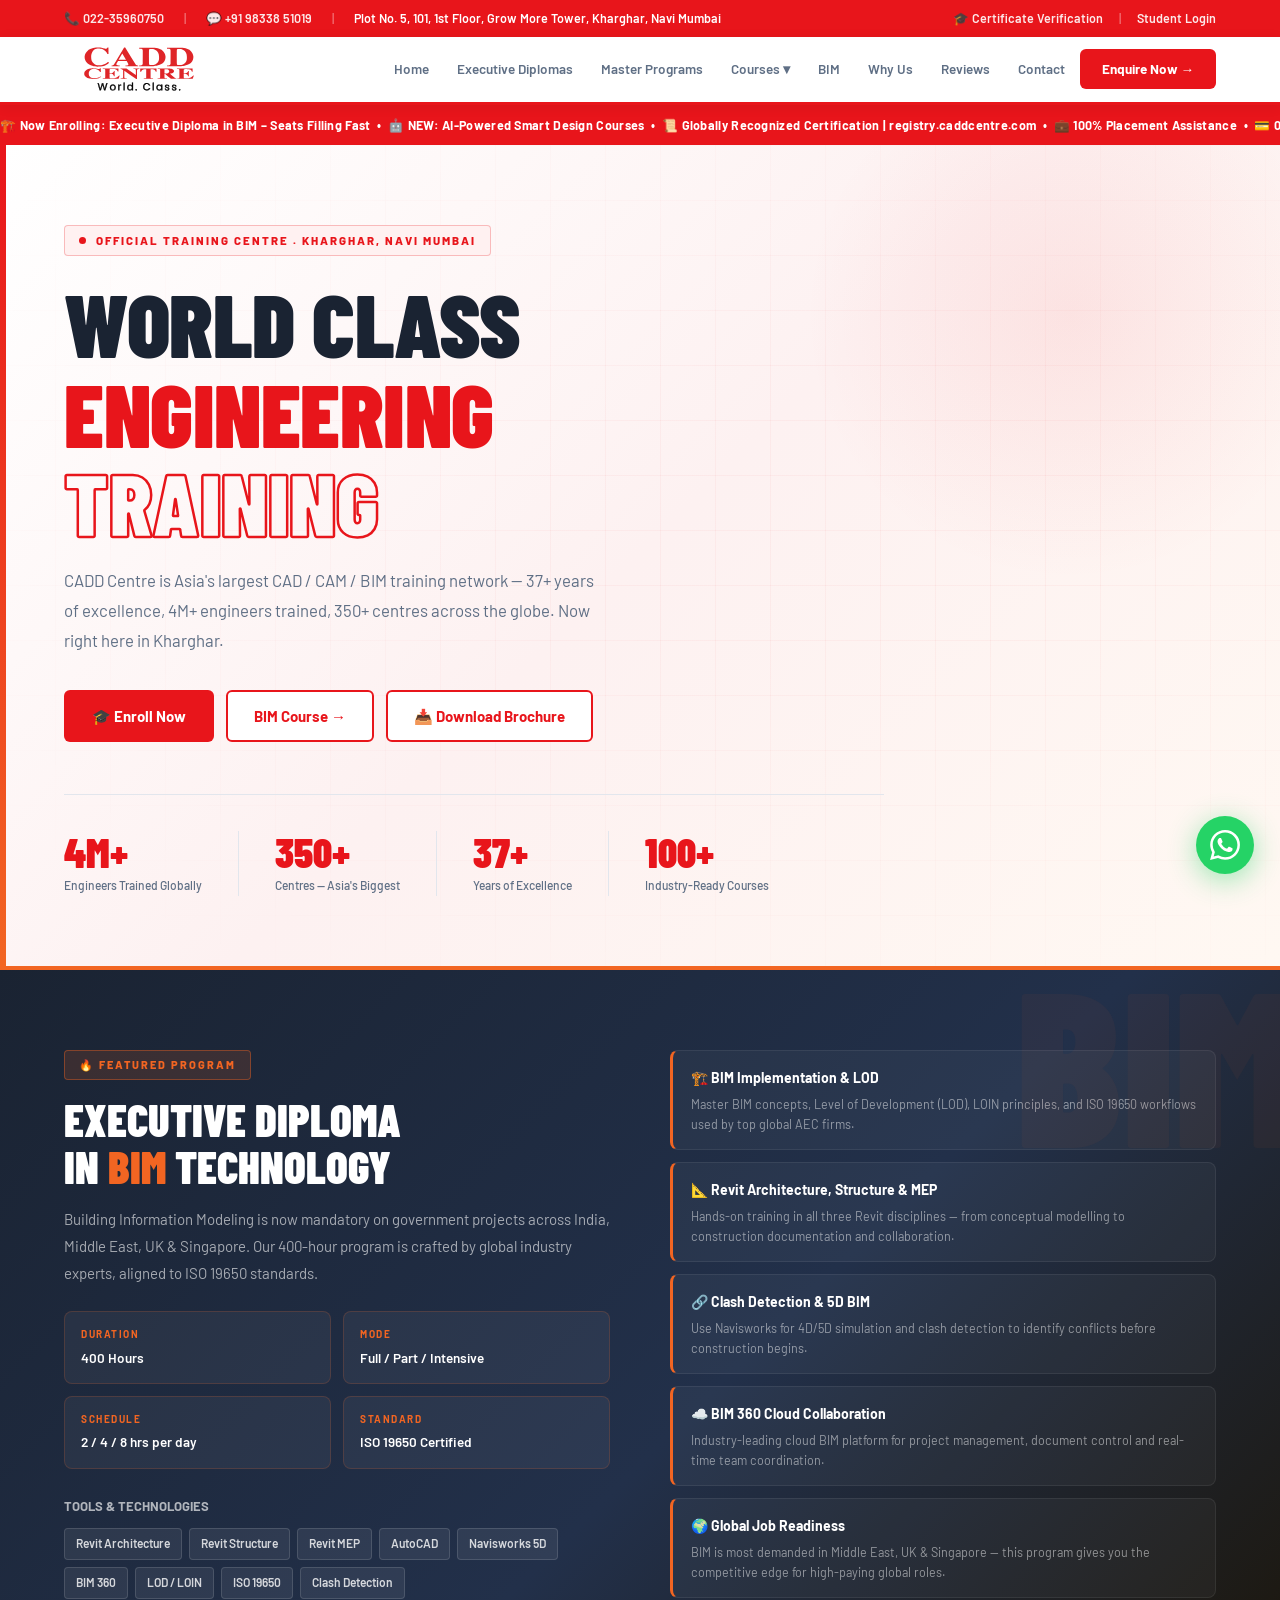
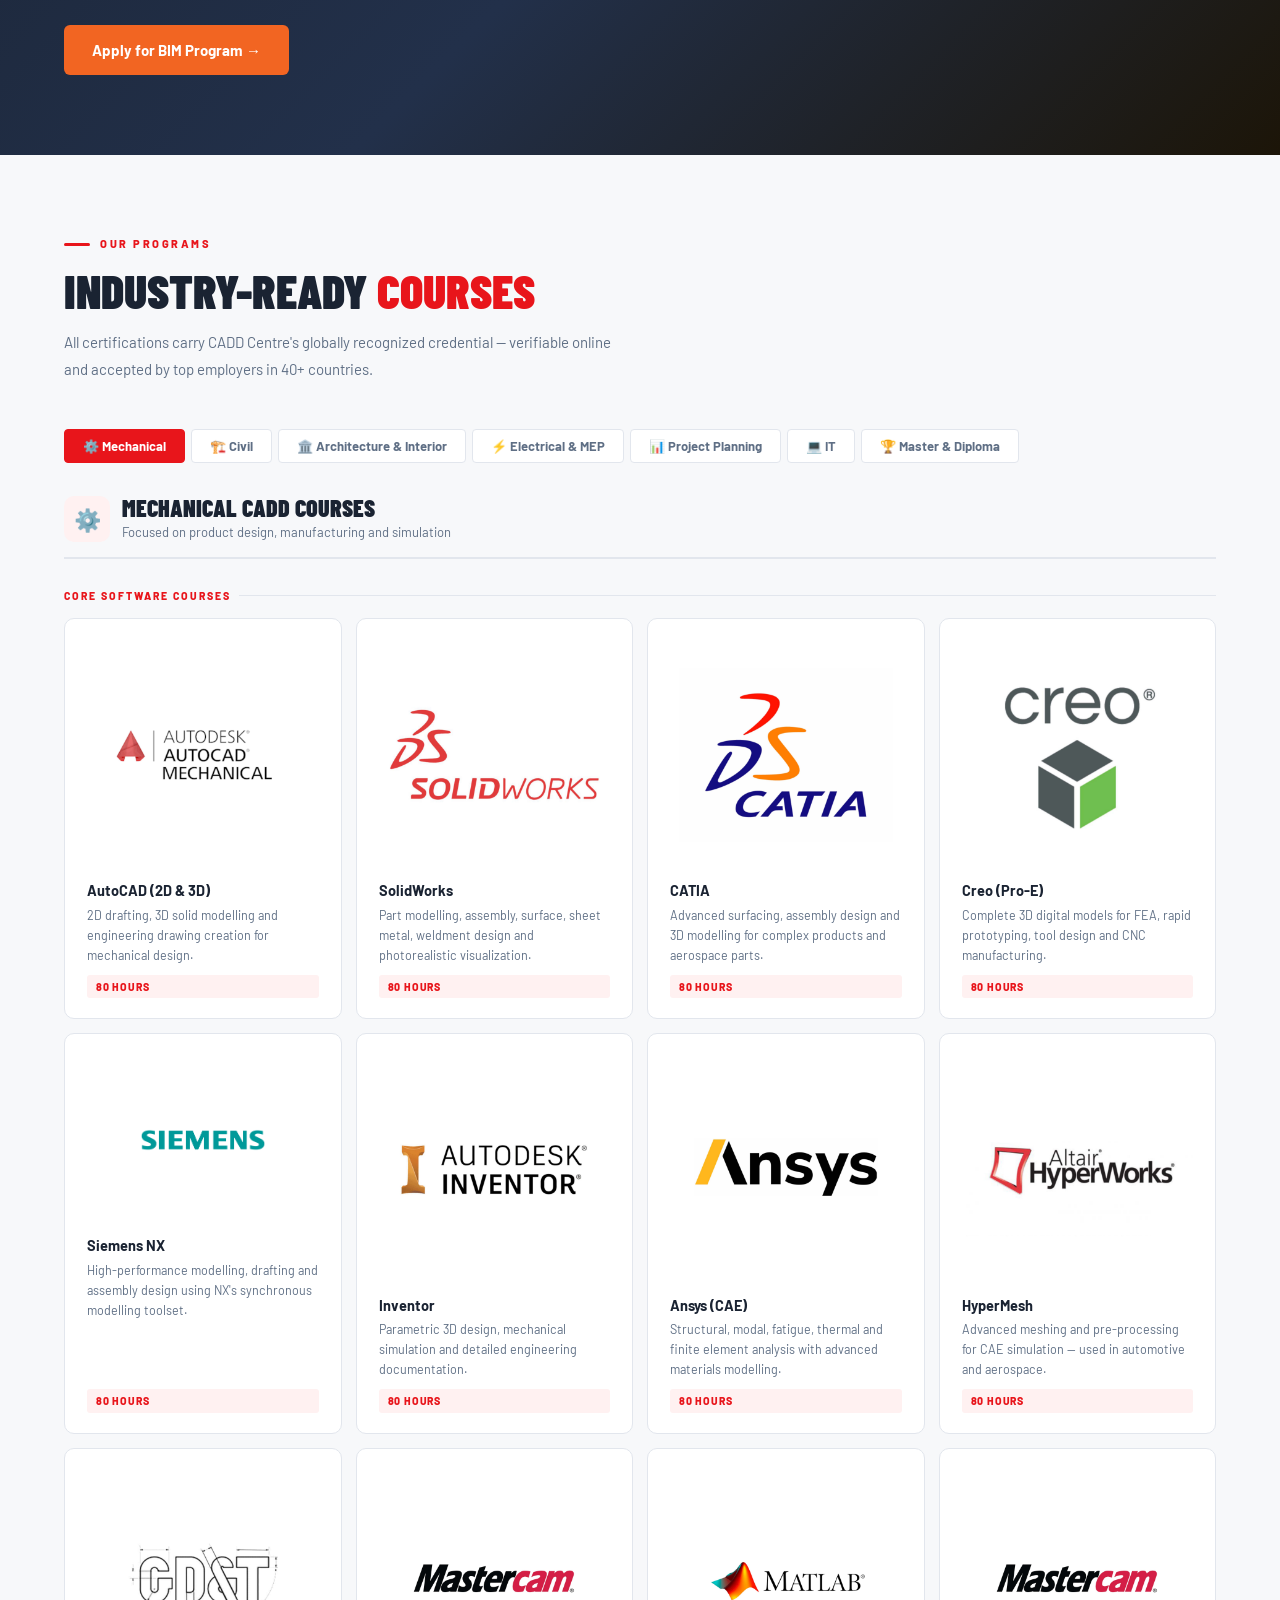
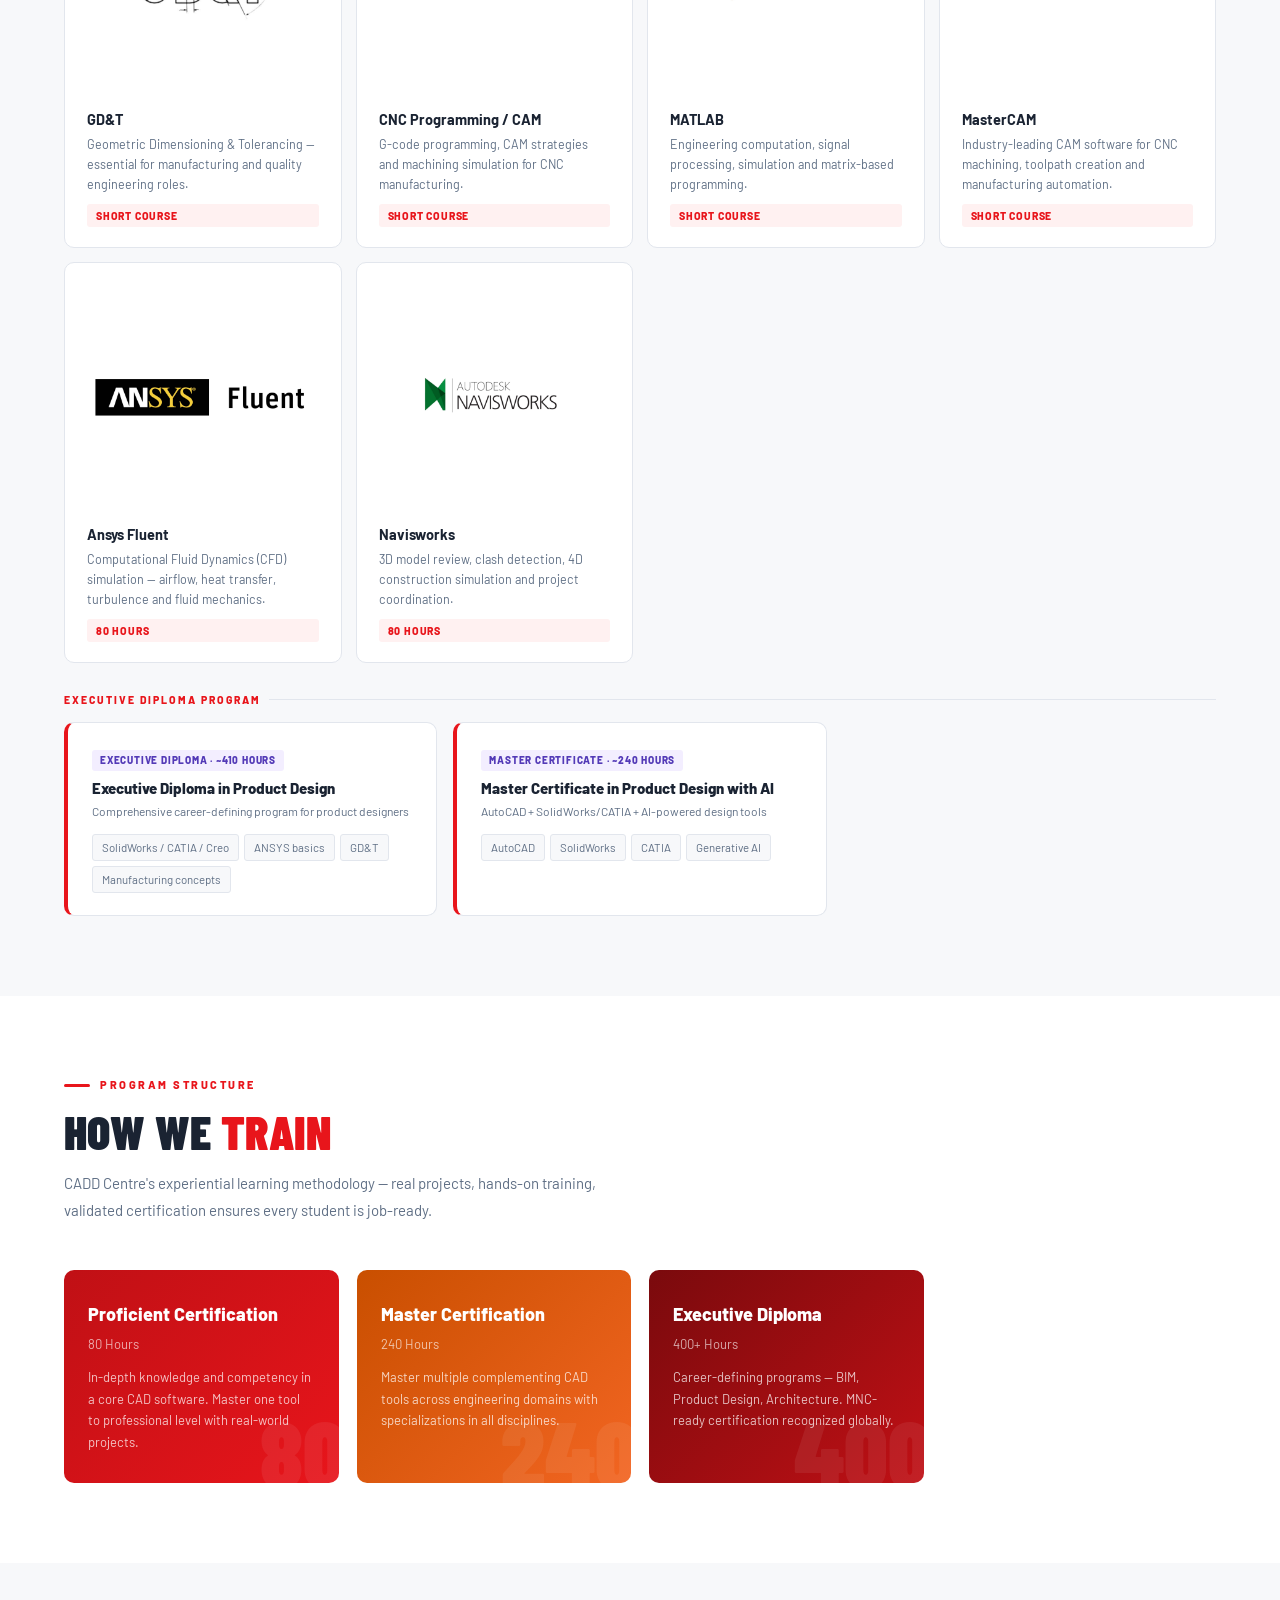
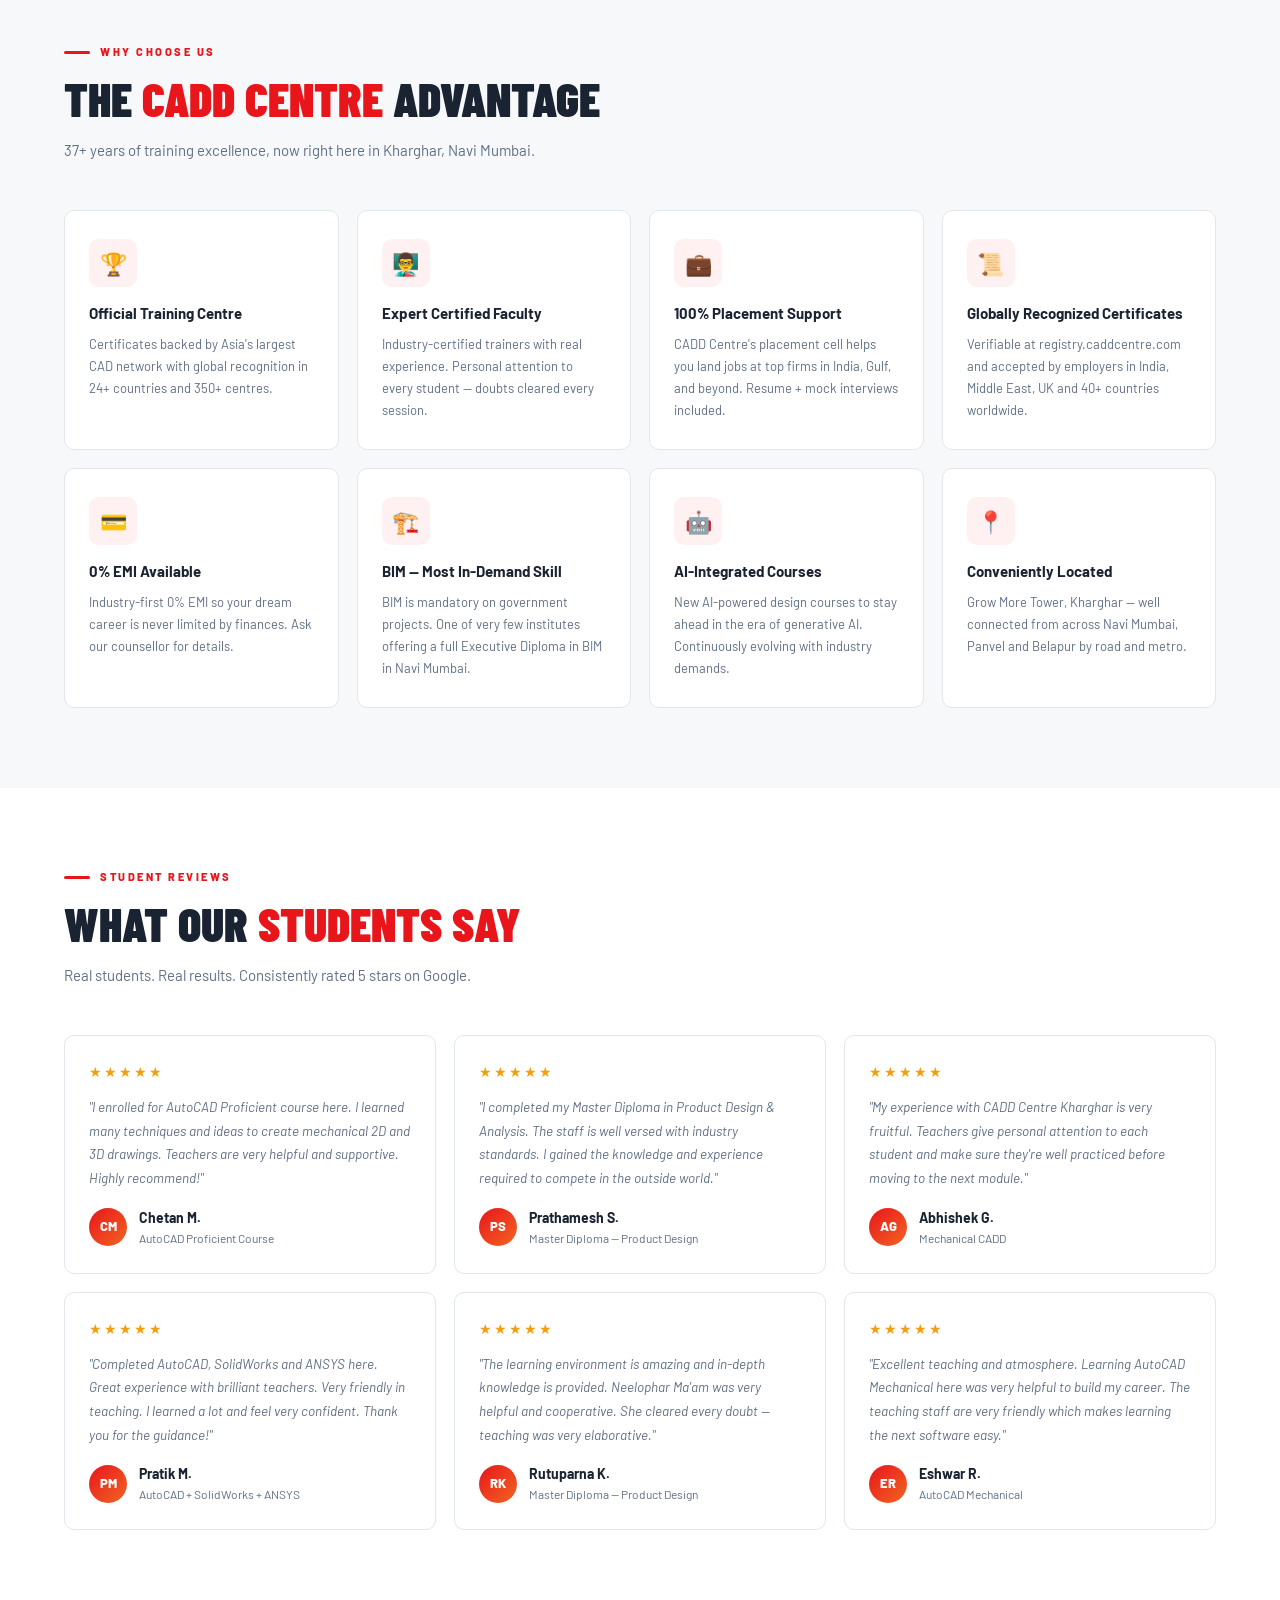
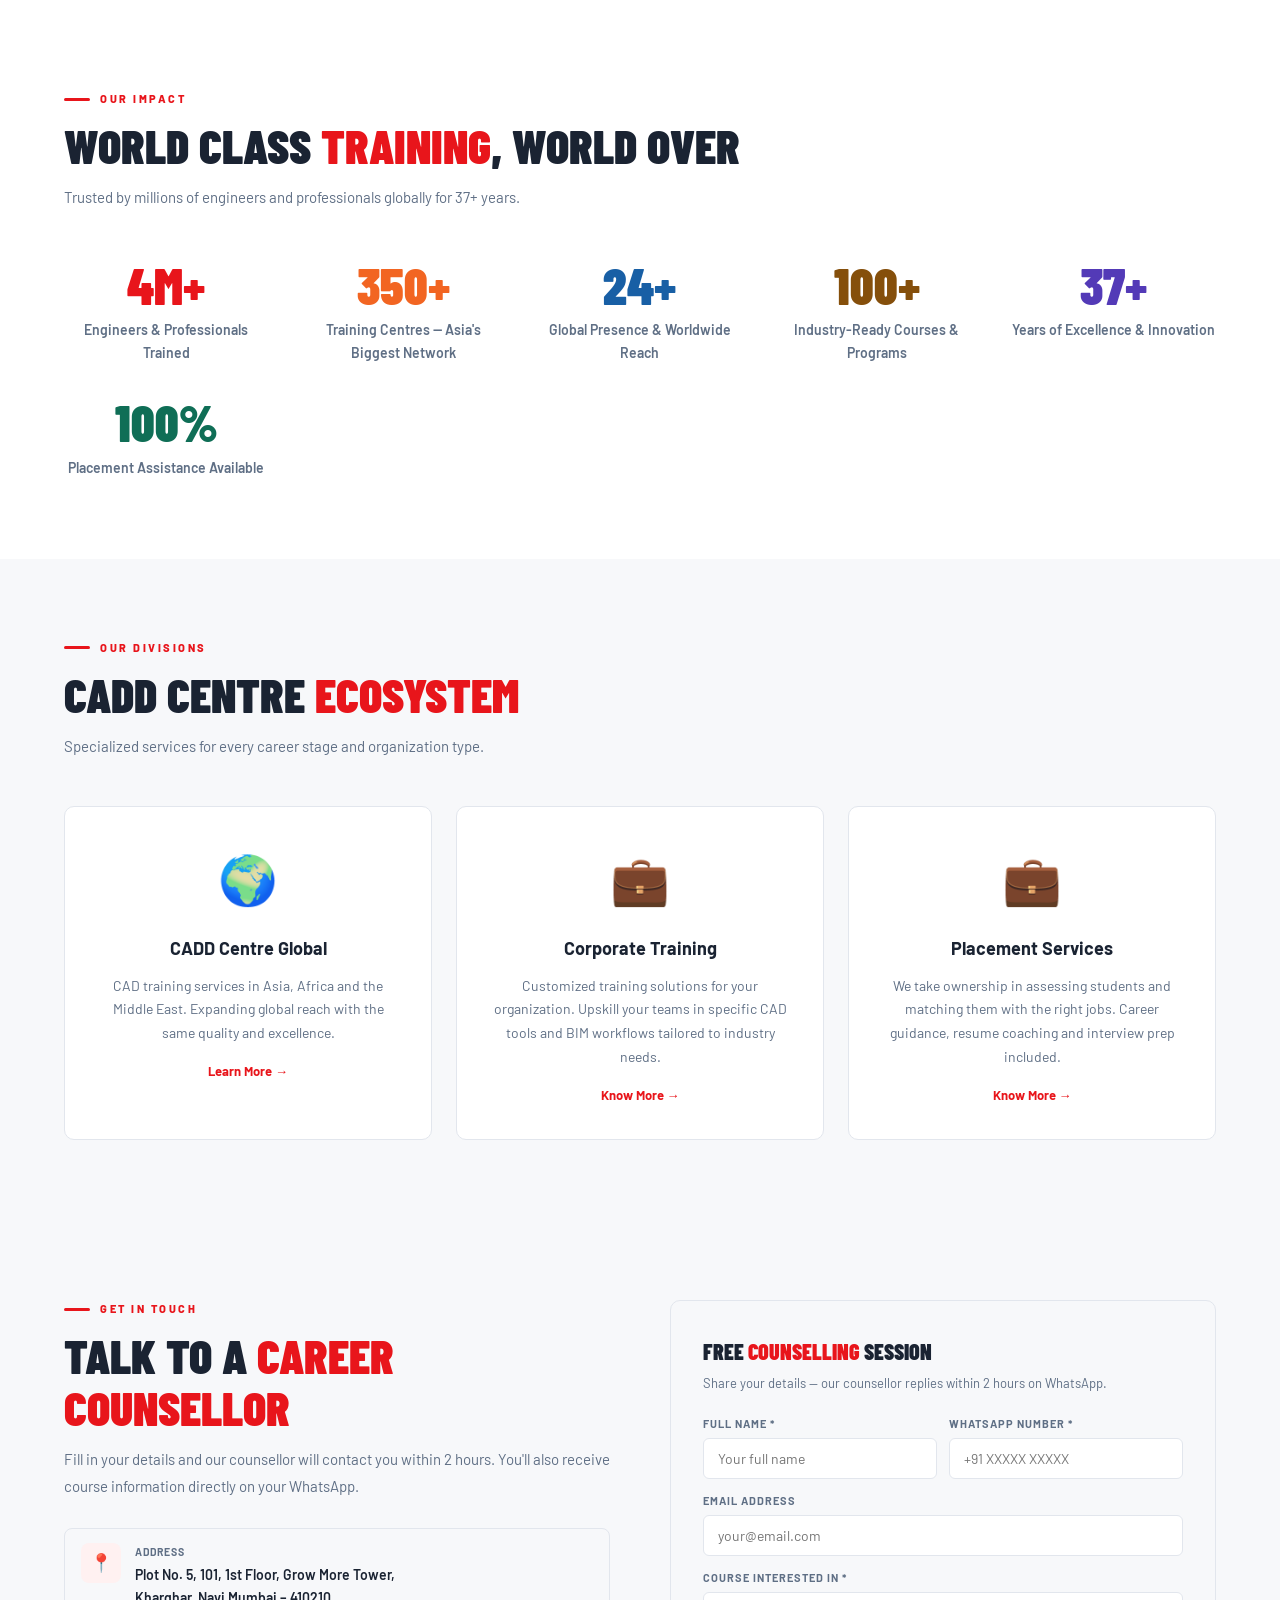
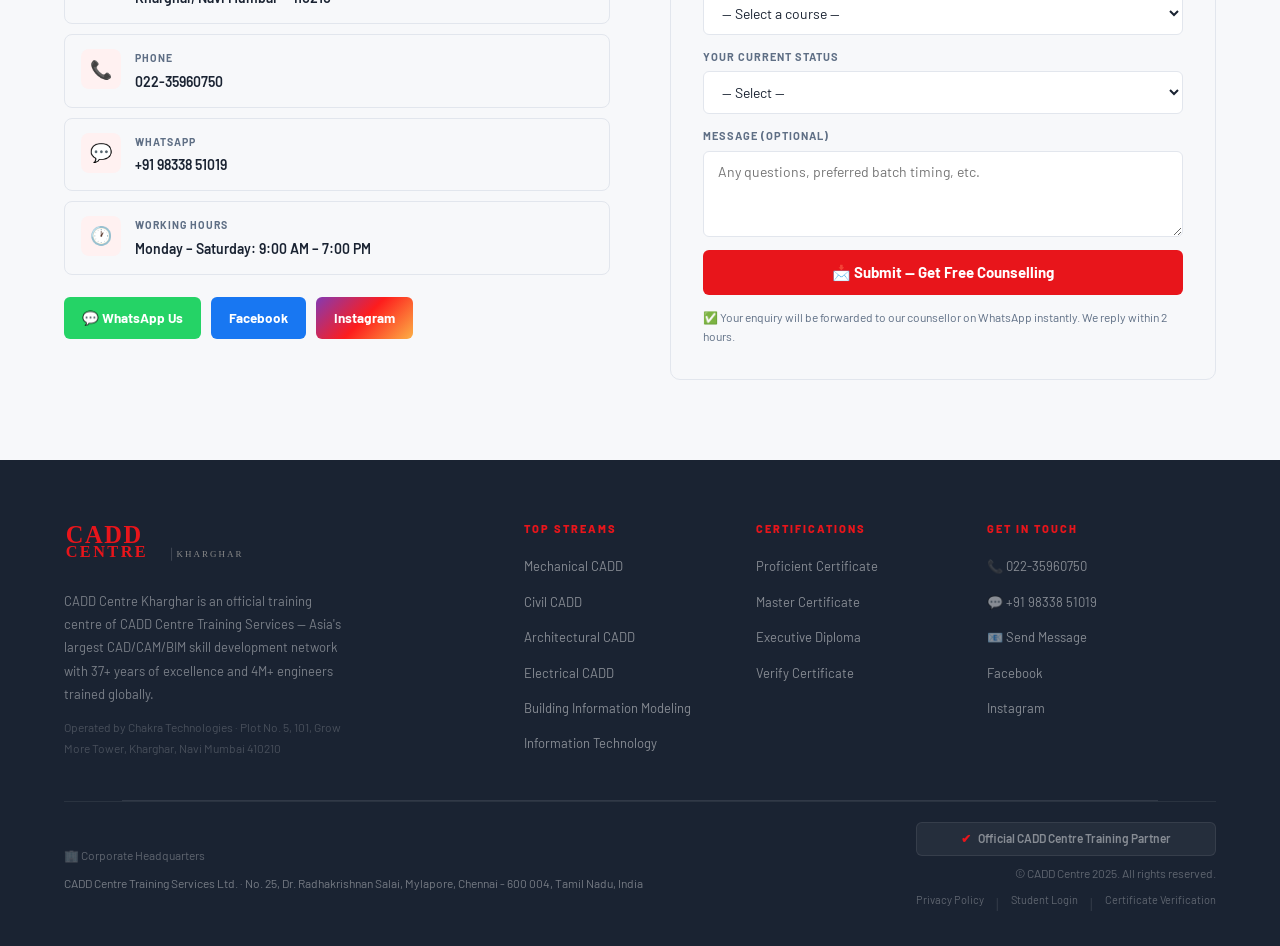
==== commit 0c6e82e3: "1" ====
--- a/index.html
+++ b/index.html
@@ -622,7 +622,7 @@
       <a class="course-card" href="mechanical.html#solidworks"><div class="cc-icon"><img src="static/Software logo Images/MEch2/solidworks.jpg" alt="SolidWorks"></div><div class="cc-name">SolidWorks</div><div class="cc-desc">Part modelling, assembly, surface, sheet metal, weldment design and photorealistic visualization.</div><span class="cc-dur">80 Hours</span></a>
       <a class="course-card" href="mechanical.html#catia"><div class="cc-icon"><img src="static/Software logo Images/MEch2/catia.jpg" alt="CATIA"></div><div class="cc-name">CATIA</div><div class="cc-desc">Advanced surfacing, assembly design and 3D modelling for complex products and aerospace parts.</div><span class="cc-dur">80 Hours</span></a>
       <a class="course-card" href="mechanical.html#creo"><div class="cc-icon"><img src="static/Software logo Images/MEch2/creo.jpg" alt="Creo"></div><div class="cc-name">Creo (Pro-E)</div><div class="cc-desc">Complete 3D digital models for FEA, rapid prototyping, tool design and CNC manufacturing.</div><span class="cc-dur">80 Hours</span></a>
-      <a class="course-card" href="mechanical.html#nx"><div class="cc-icon"><img src="static/Software logo Images/MEch2/images.png" alt="Siemens NX"></div><div class="cc-name">Siemens NX</div><div class="cc-desc">High-performance modelling, drafting and assembly design using NX's synchronous modelling toolset.</div><span class="cc-dur">80 Hours</span></a>
+      <a class="course-card" href="mechanical.html#nx"><div class="cc-icon"><img src="static/Software logo Images/MEch2/Siemens-logo.png" alt="Siemens NX"></div><div class="cc-name">Siemens NX</div><div class="cc-desc">High-performance modelling, drafting and assembly design using NX's synchronous modelling toolset.</div><span class="cc-dur">80 Hours</span></a>
       <a class="course-card" href="mechanical.html#inventor"><div class="cc-icon"><img src="static/Software logo Images/MEch2/inventor.jpg" alt="Inventor"></div><div class="cc-name">Inventor</div><div class="cc-desc">Parametric 3D design, mechanical simulation and detailed engineering documentation.</div><span class="cc-dur">80 Hours</span></a>
       <a class="course-card" href="mechanical.html#ansys"><div class="cc-icon"><img src="static/Software logo Images/MEch2/ansys.jpg" alt="Ansys"></div><div class="cc-name">Ansys (CAE)</div><div class="cc-desc">Structural, modal, fatigue, thermal and finite element analysis with advanced materials modelling.</div><span class="cc-dur">80 Hours</span></a>
       <a class="course-card" href="mechanical.html#hypermesh"><div class="cc-icon"><img src="static/Software logo Images/MEch2/hypermesh.jpg" alt="HyperMesh"></div><div class="cc-name">HyperMesh</div><div class="cc-desc">Advanced meshing and pre-processing for CAE simulation — used in automotive and aerospace.</div><span class="cc-dur">80 Hours</span></a>
@@ -736,7 +736,7 @@
     <div class="sub-label">Core Software Courses</div>
     <div class="course-grid">
       <a class="course-card" href="electrical.html#eleccad"><div class="cc-icon"><img src="static/Software logo Images/Electrical/autocad.jpg" alt="Electrical CAD"></div><div class="cc-name">Electrical CAD</div><div class="cc-desc">Electrical and electronic diagrams, schematics, control circuits and panel layouts.</div><span class="cc-dur">80 Hours</span></a>
-      <a class="course-card" href="electrical.html#revit-mep"><div class="cc-icon"><img src="static/Software logo Images/Electrical/Revit_mep.png" alt="Revit MEP"></div><div class="cc-name">Revit MEP</div><div class="cc-desc">Design HVAC, Electrical, Plumbing and Fire-fighting systems using Revit MEP.</div><span class="cc-dur">80 Hours</span></a>
+      <a class="course-card" href="electrical.html#revit-mep"><div class="cc-icon"><img src="static/Software logo Images/MEch2/revit.jpg" alt="Revit MEP"></div><div class="cc-name">Revit MEP</div><div class="cc-desc">Design HVAC, Electrical, Plumbing and Fire-fighting systems using Revit MEP.</div><span class="cc-dur">80 Hours</span></a>
     </div>
     <div class="sub-label">Diploma Program</div>
     <div class="diploma-grid">
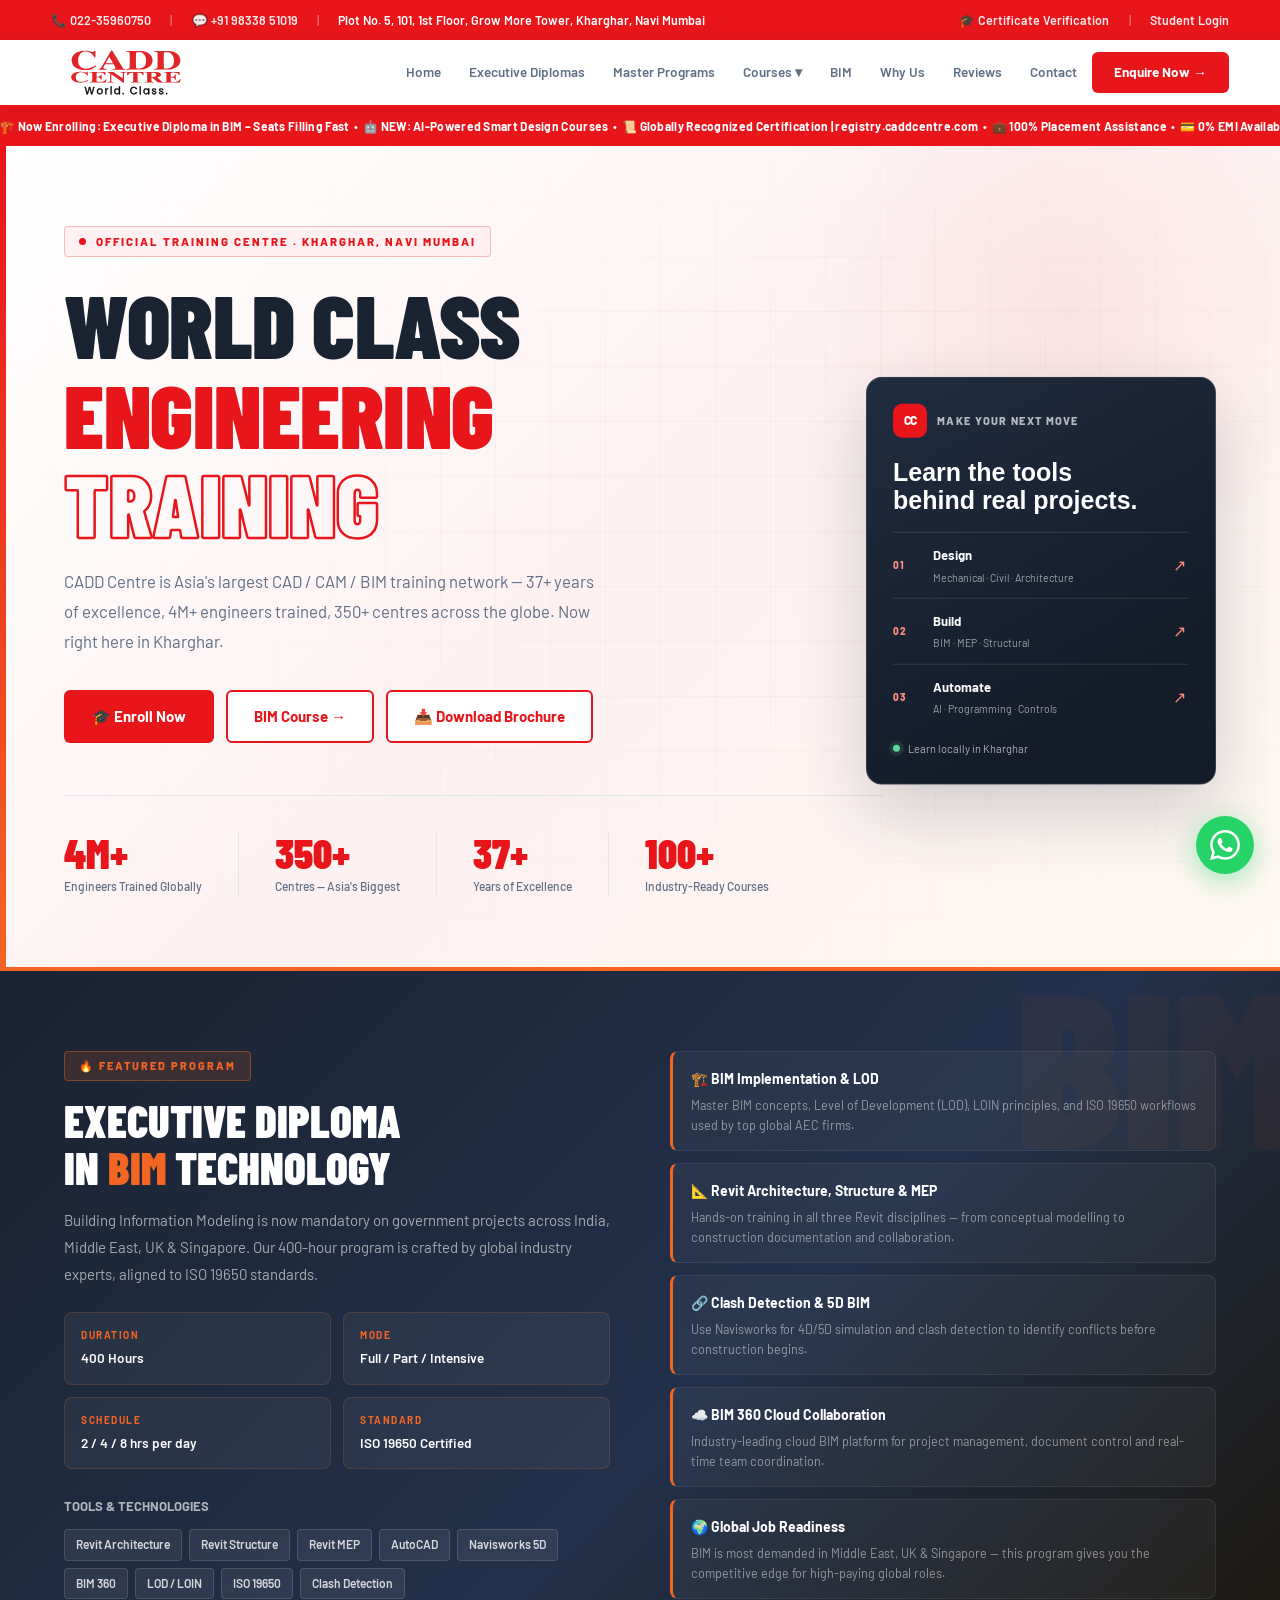
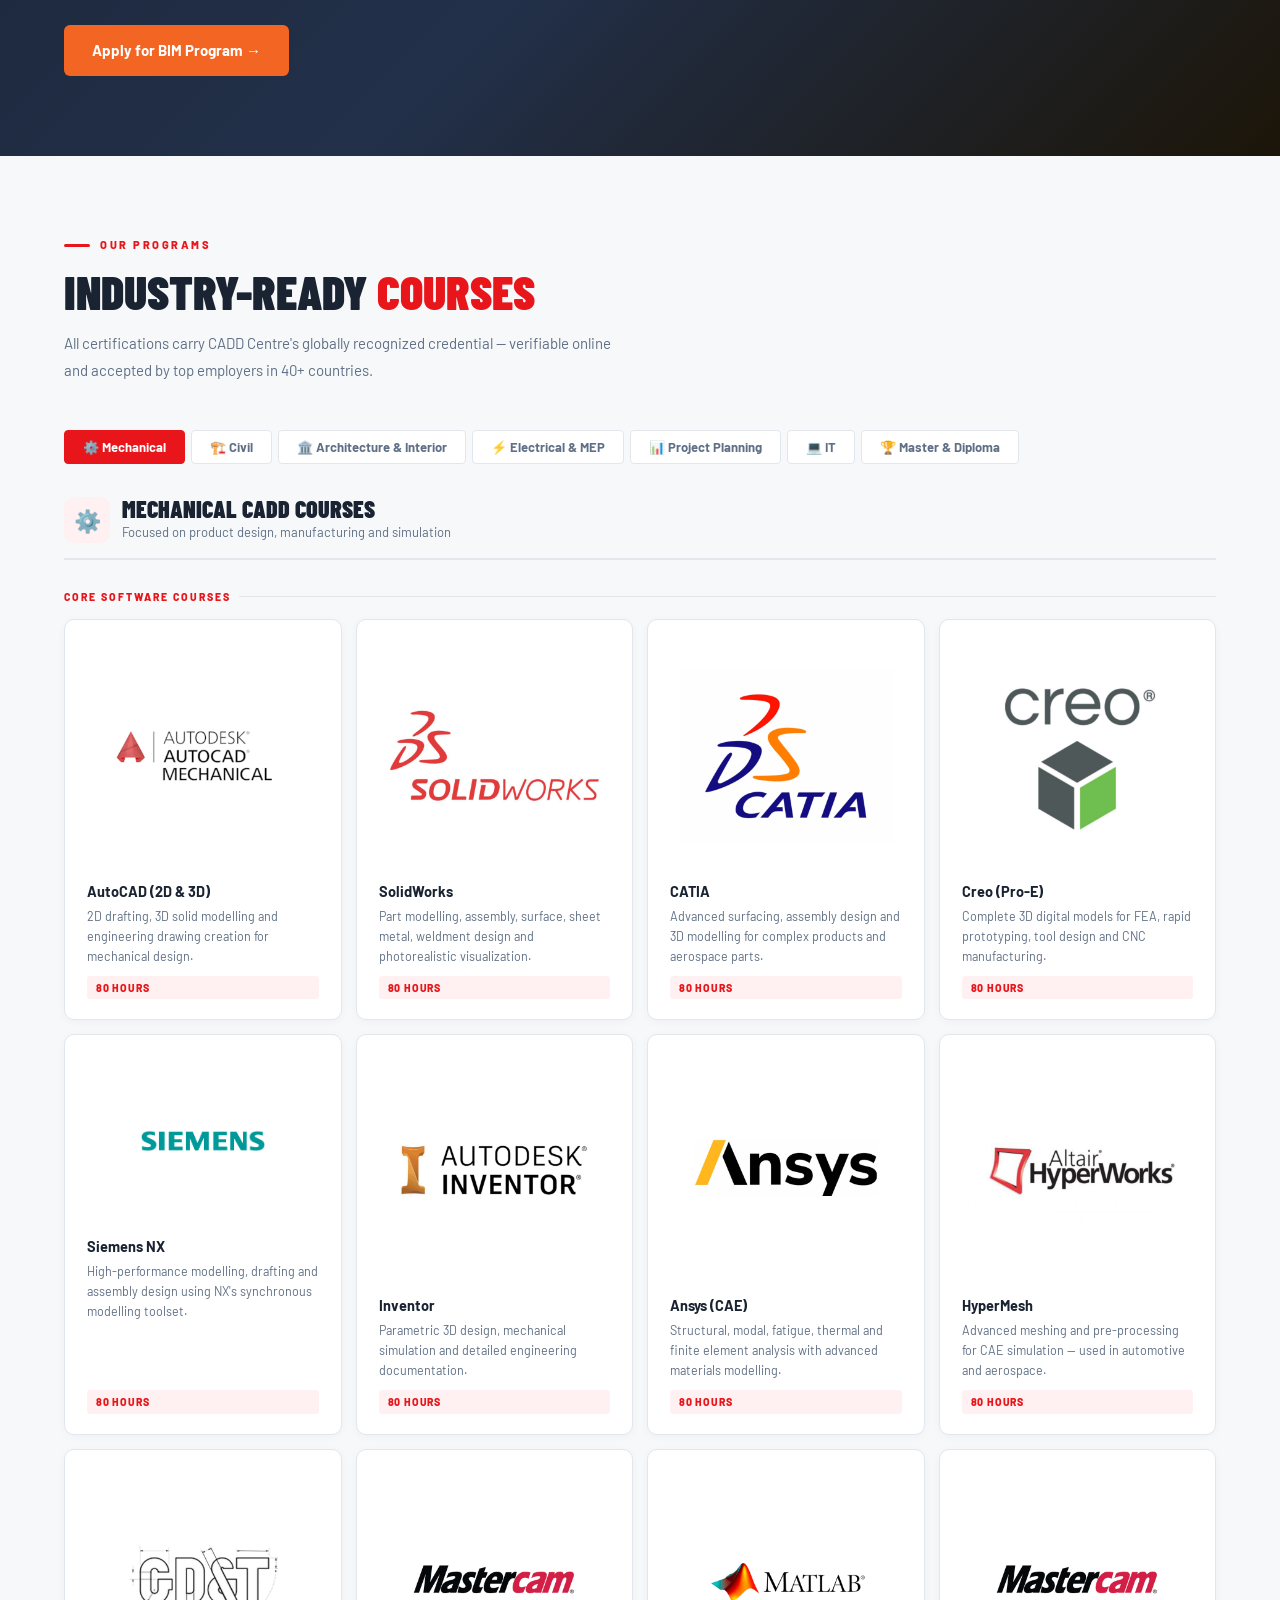
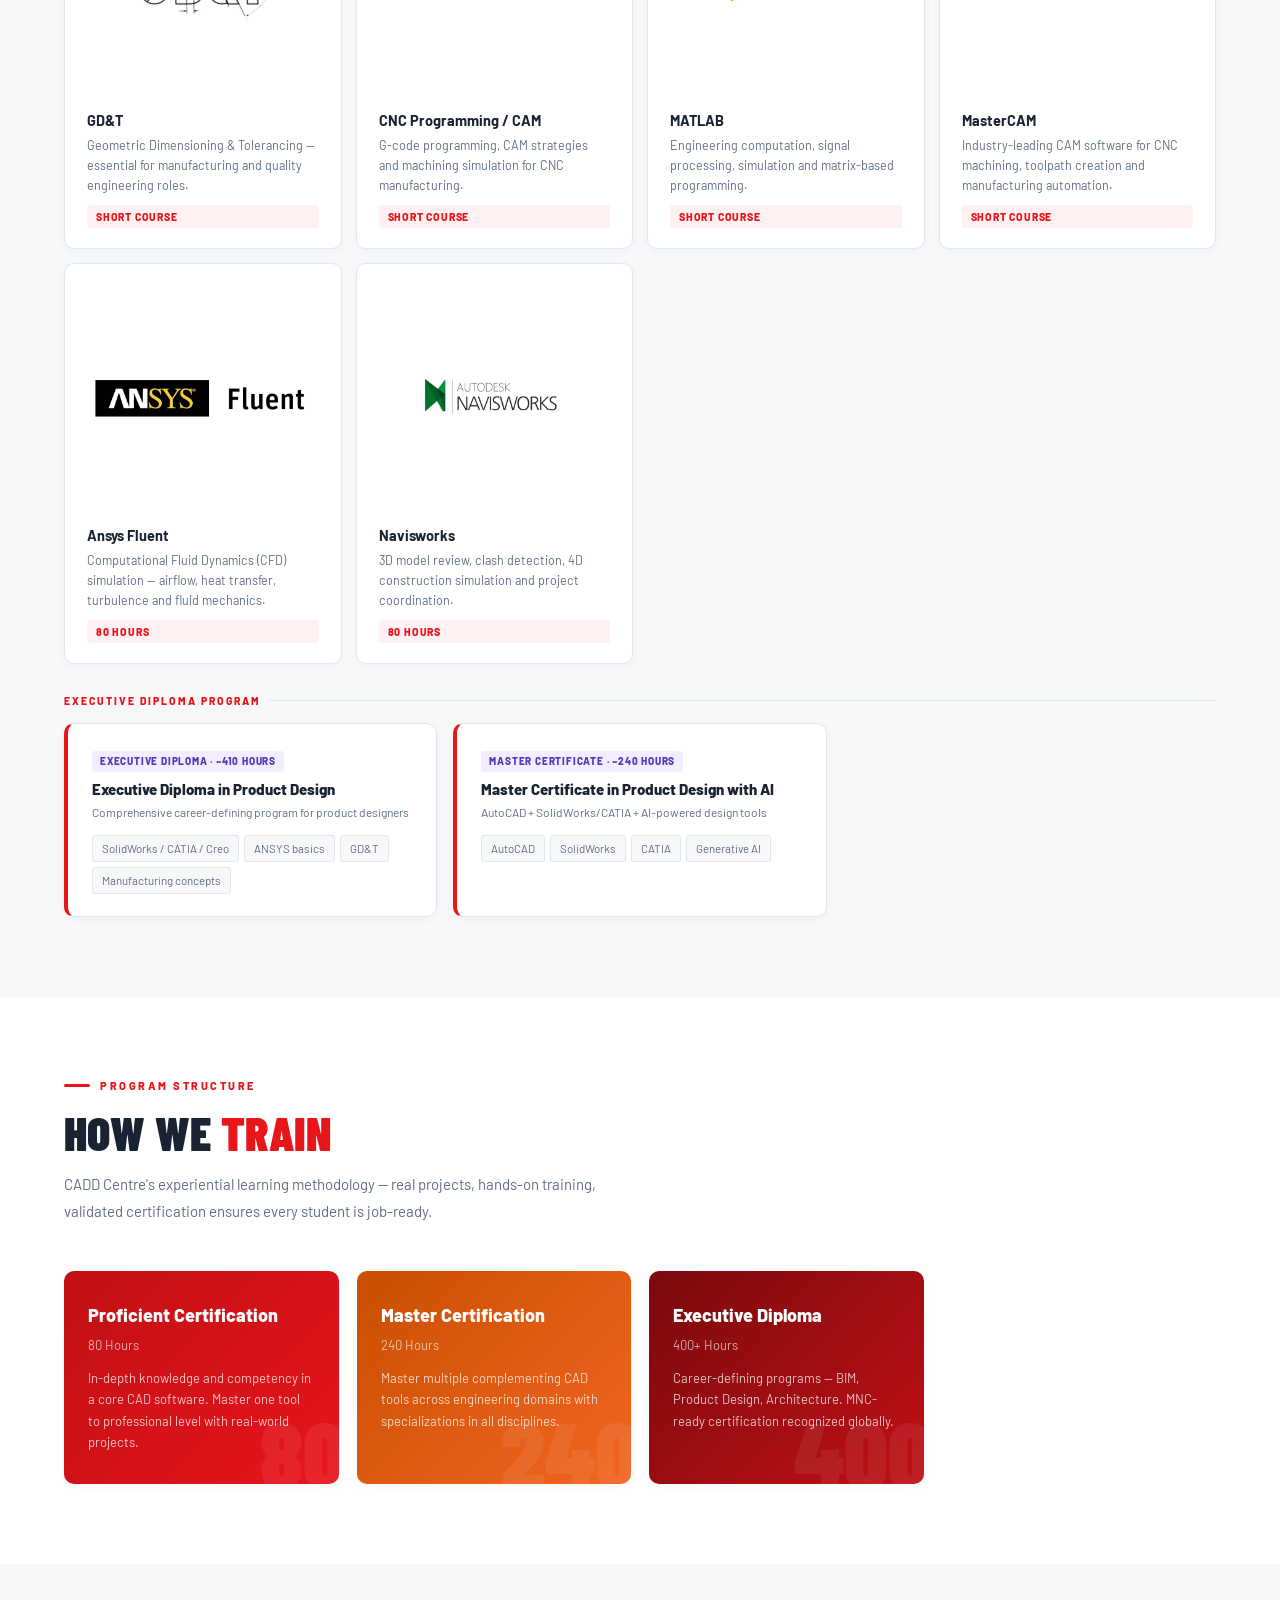
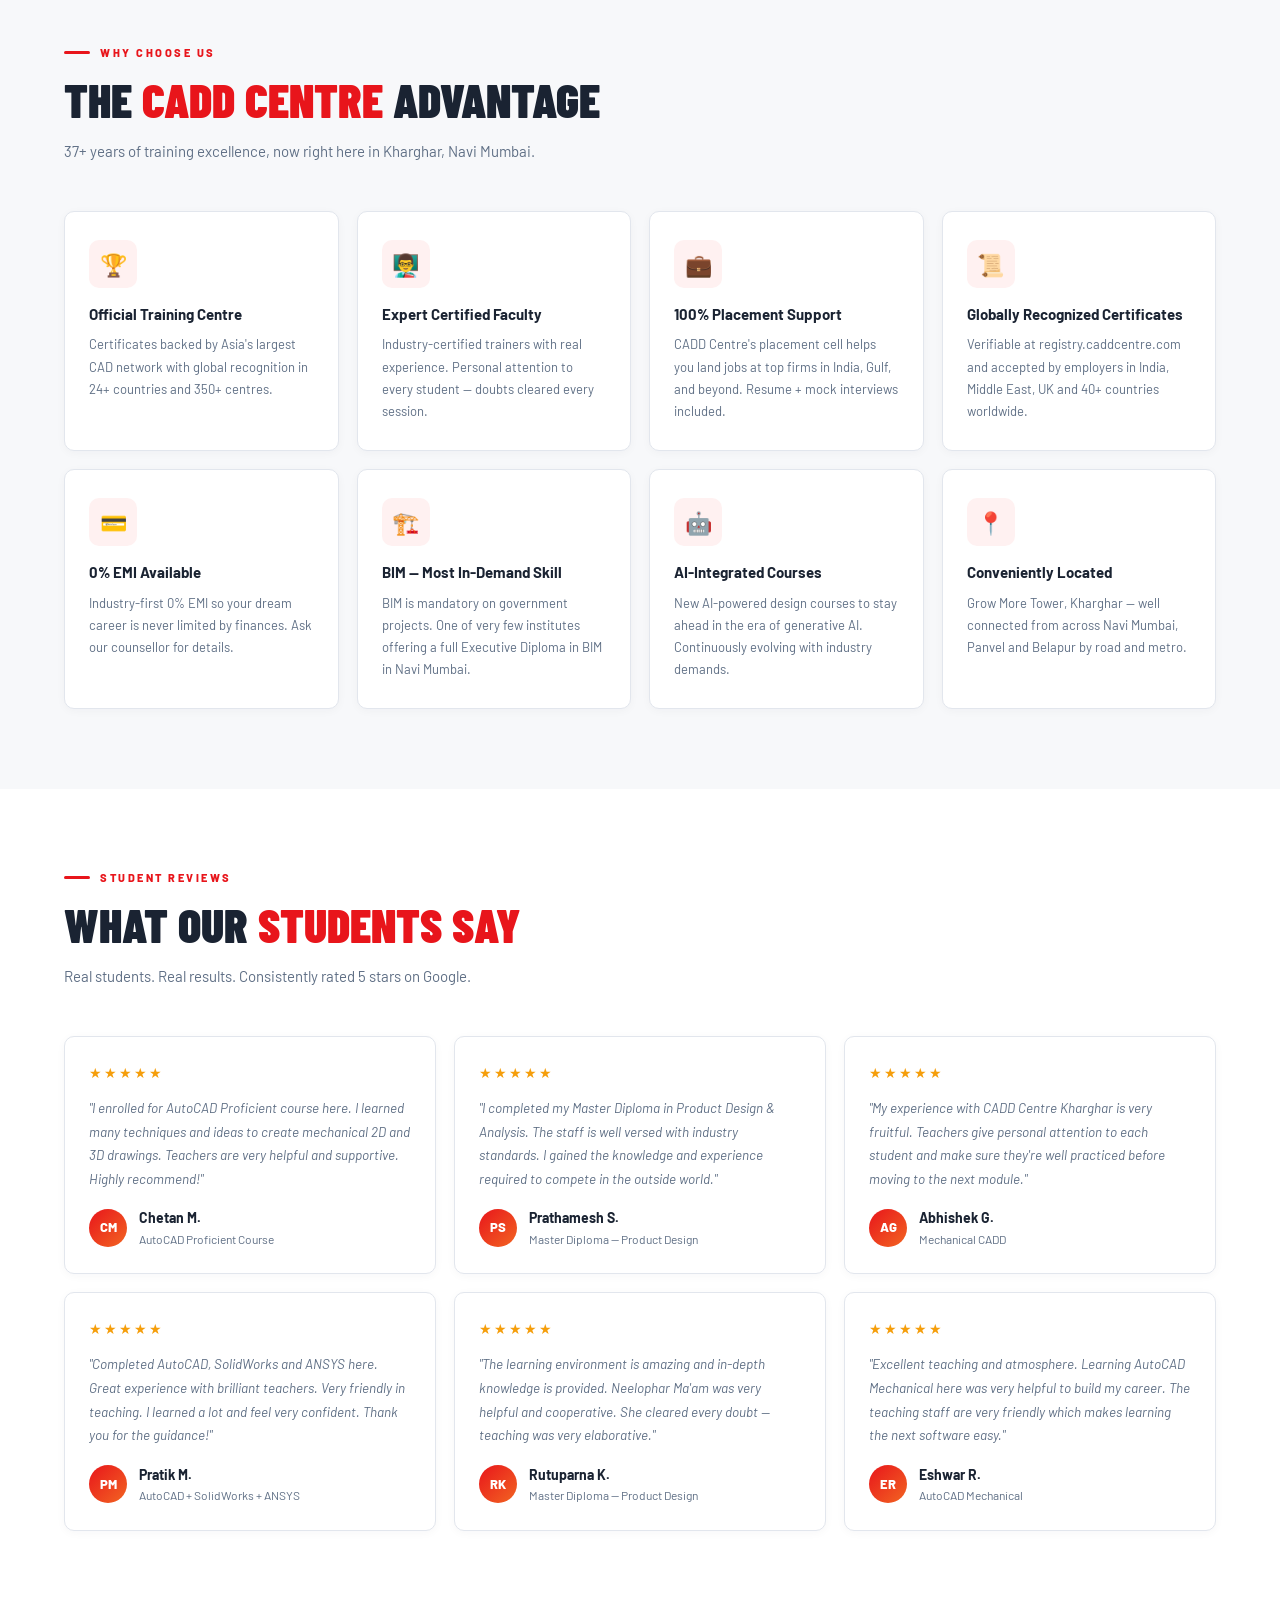
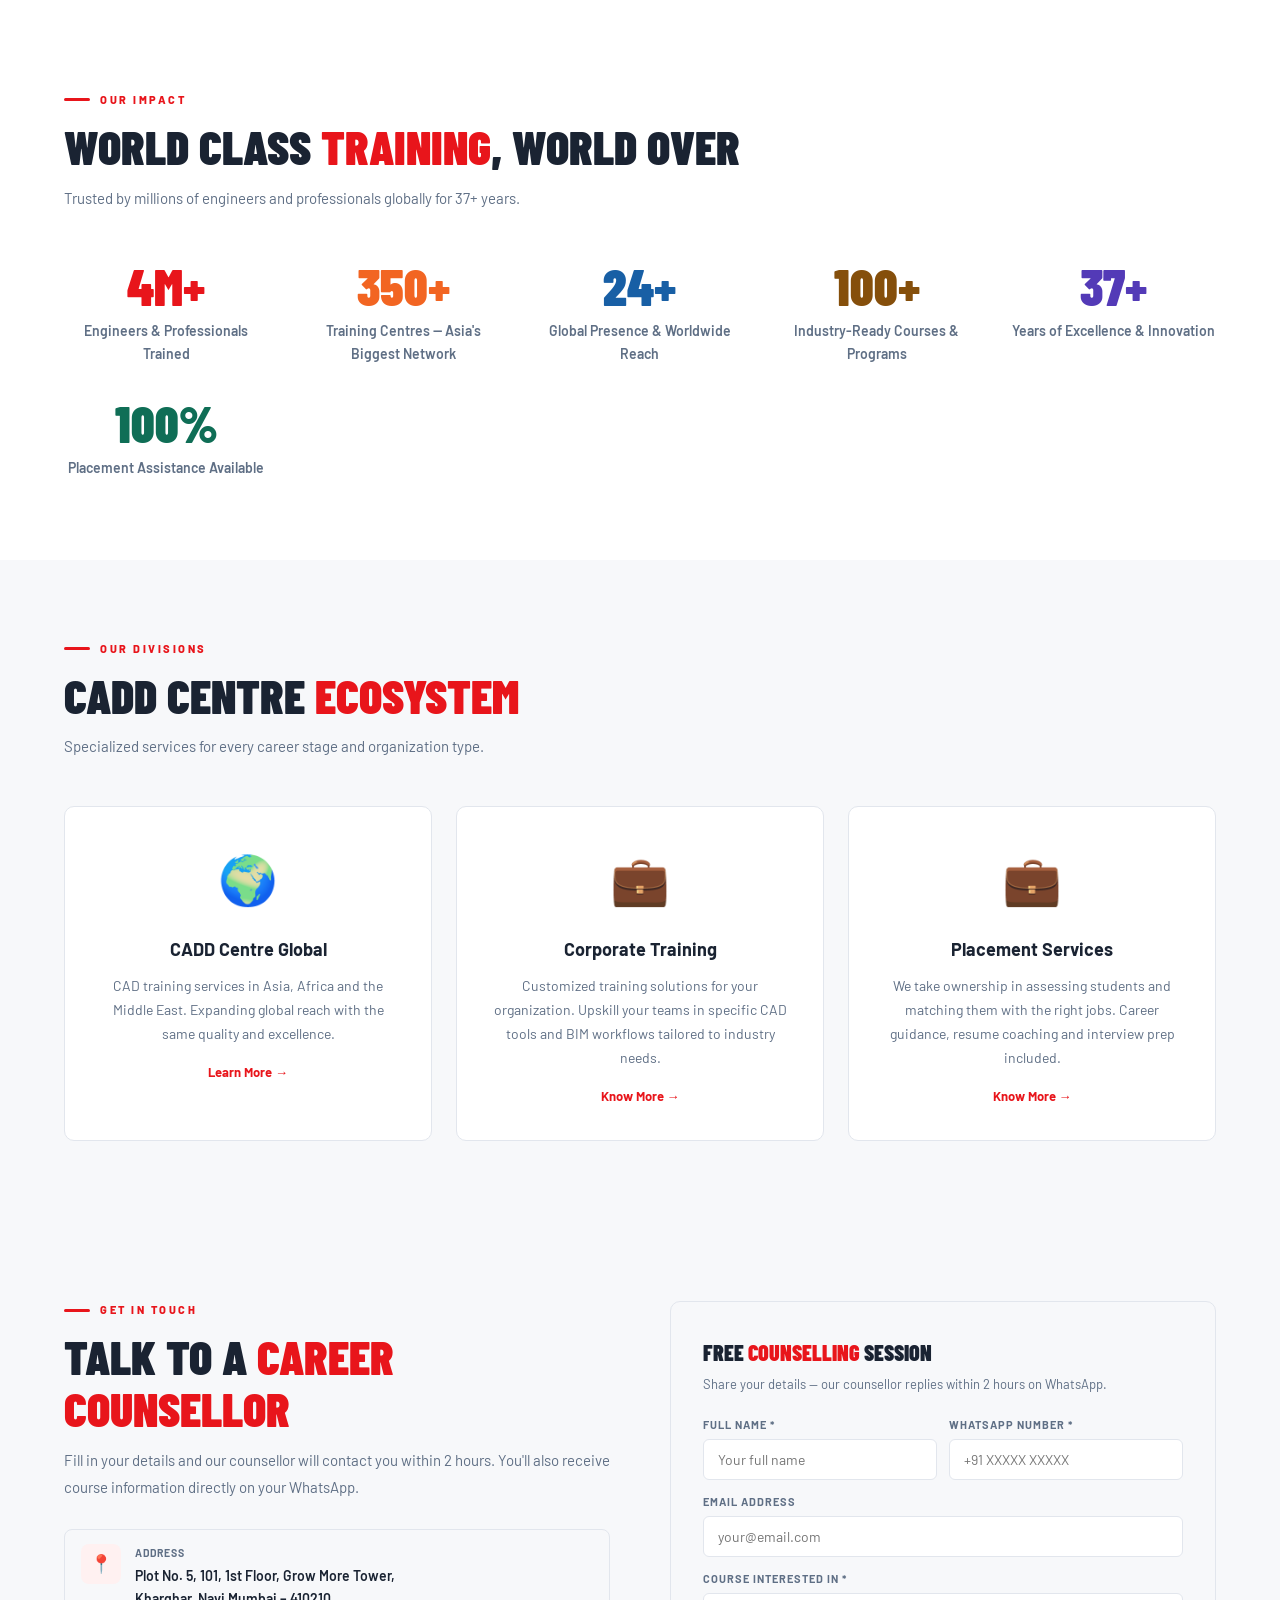
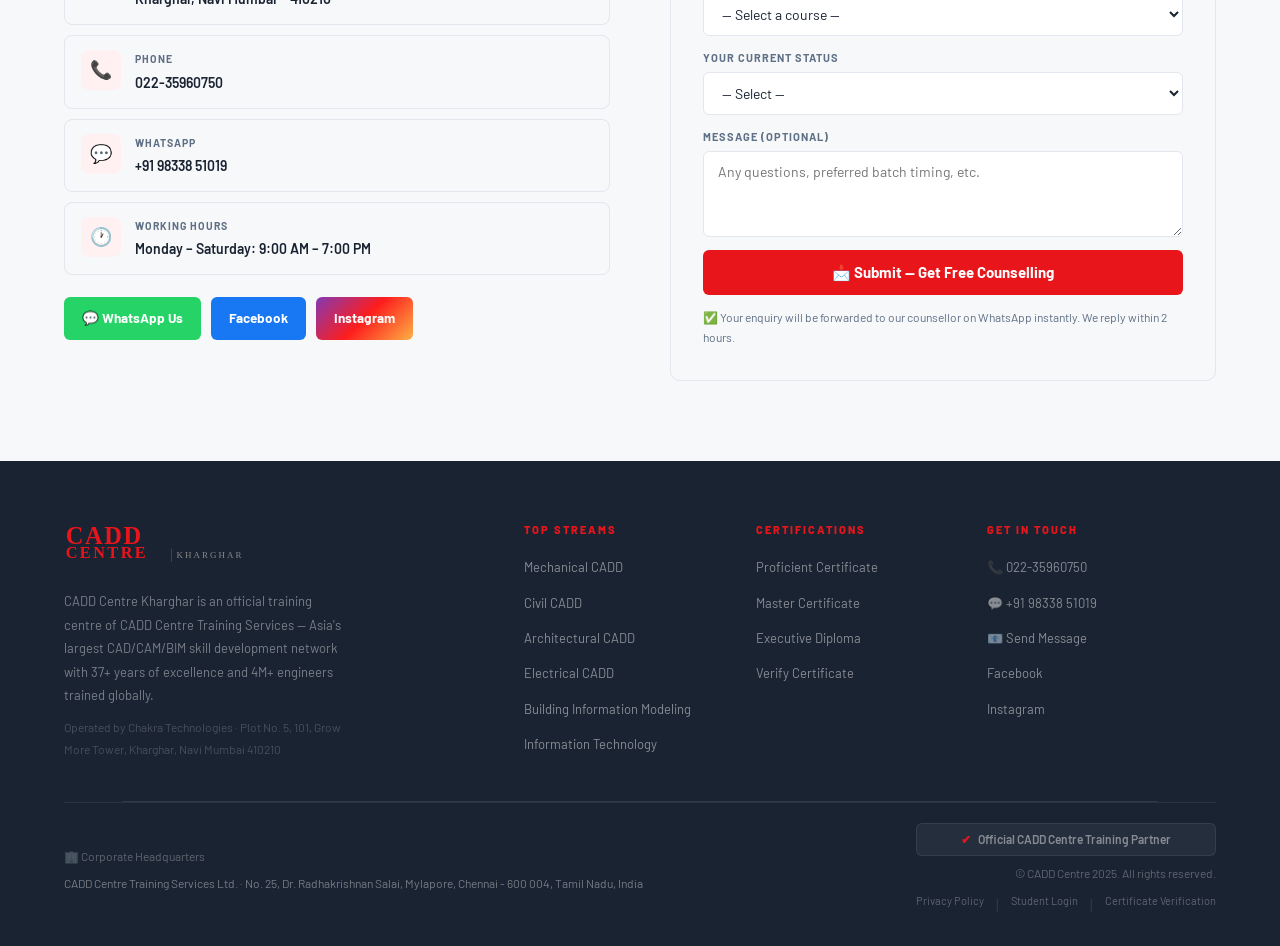
==== commit cca93c63: "Polish responsive site layout" ====
--- a/index.html
+++ b/index.html
@@ -320,6 +320,7 @@
 @media(max-width:900px){.bim-inner,.contact-grid{grid-template-columns:1fr;gap:36px;}.footer-top{grid-template-columns:1fr 1fr;}.form-row{grid-template-columns:1fr;}.tb-l{display:none;}.mega-l2{display:none!important;}}
 @media(max-width:640px){.footer-top{grid-template-columns:1fr;}.hero h1{font-size:2.8rem;}.hero-stats{flex-direction:column;gap:16px;}.stat-it{border-right:none;padding-right:0;margin-right:0;padding-bottom:14px;border-bottom:1px solid var(--border);}.stat-it:last-child{border-bottom:none;padding-bottom:0;}.mega-l1{display:none!important;}}
 </style>
+  <link rel="stylesheet" href="clean.css">
 </head>
 <body>
 
@@ -347,9 +348,13 @@
 <nav id="navbar">
 
         <img src="static/CADD.svg" alt="Logo" style="width:150px;">
- 
-
-  <ul class="nav-links">
+  <button class="nav-toggle" type="button" aria-expanded="false" aria-controls="primary-nav">
+    <span class="nav-toggle-icon" aria-hidden="true"></span>
+    <span>Menu</span>
+  </button>
+
+
+  <ul class="nav-links" id="primary-nav">
     <li><a href="#home">Home</a></li>
     <li><a href="executive-diploma.html">Executive Diplomas</a></li>
     <li><a href="master-programs.html">Master Programs</a></li>
@@ -559,6 +564,29 @@
       <div class="stat-it"><div class="stat-num">100+</div><div class="stat-lbl">Industry-Ready Courses</div></div>
     </div>
   </div>
+  <aside class="hero-card" aria-label="Training pathways at CADD Centre Kharghar">
+    <div class="hero-card-heading">
+      <span class="hero-card-mark" aria-hidden="true">CC</span>
+      <span>Make your next move</span>
+    </div>
+    <h2>Learn the tools behind real projects.</h2>
+    <div class="hero-pathway">
+      <span class="hero-pathway-number">01</span>
+      <div><strong>Design</strong><small>Mechanical · Civil · Architecture</small></div>
+      <span class="hero-pathway-arrow" aria-hidden="true">↗</span>
+    </div>
+    <div class="hero-pathway">
+      <span class="hero-pathway-number">02</span>
+      <div><strong>Build</strong><small>BIM · MEP · Structural</small></div>
+      <span class="hero-pathway-arrow" aria-hidden="true">↗</span>
+    </div>
+    <div class="hero-pathway">
+      <span class="hero-pathway-number">03</span>
+      <div><strong>Automate</strong><small>AI · Programming · Controls</small></div>
+      <span class="hero-pathway-arrow" aria-hidden="true">↗</span>
+    </div>
+    <div class="hero-card-location"><span aria-hidden="true"></span> Learn locally in Kharghar</div>
+  </aside>
 </section>
 
 <!-- BIM FEATURED -->
@@ -773,7 +801,7 @@
       <a class="course-card" href="it-cs.html#c"><div class="cc-icon"><img src="static/Software logo Images/CSIT/c.png" alt="C Programming"></div><div class="cc-name">C Programming</div><div class="cc-desc">Fundamentals of programming — variables, loops, functions, pointers and data structures.</div><span class="cc-dur">Short Course</span></a>
       <a class="course-card" href="it-cs.html#cpp"><div class="cc-icon"><img src="static/Software logo Images/CSIT/c++.png" alt="C++ Programming"></div><div class="cc-name">C++ Programming</div><div class="cc-desc">Object-oriented programming, STL, templates and application development using C++.</div><span class="cc-dur">Short Course</span></a>
       <a class="course-card" href="it-cs.html#python"><div class="cc-icon"><img src="static/Software logo Images/CSIT/python.jpg" alt="Python"></div><div class="cc-name">Python</div><div class="cc-desc">Automation, OOP, data structures and real-world Python applications for industry professionals.</div><span class="cc-dur">80 Hours</span></a>
-      <a class="course-card" href="it-cs.html#iot"><div class="cc-icon"><img src="static/Software logo Images/CSIT/Raspberry_Pi-Logo.wine.png" alt="IoT"></div><div class="cc-name">IoT — Internet of Things</div><div class="cc-desc">Connect devices with sensors and software using Raspberry Pi, cloud computing and IoT protocols.</div><span class="cc-dur">80 Hours</span></a>
+      <a class="course-card" href="it-cs.html#iot"><div class="cc-icon"><img src="static/Software logo Images/Electrical/Raspberry_Pi-Logo.wine.png" alt="IoT"></div><div class="cc-name">IoT — Internet of Things</div><div class="cc-desc">Connect devices with sensors and software using Raspberry Pi, cloud computing and IoT protocols.</div><span class="cc-dur">80 Hours</span></a>
     </div>
   </div>
 
@@ -1067,7 +1095,7 @@
       <h5>Top Streams</h5>
       <ul>
         <li><a href="mechanical.html">Mechanical CADD</a></li>
-        <li><a href="architecture.html">Civil CADD</a></li>
+        <li><a href="civil.html">Civil CADD</a></li>
         <li><a href="architecture.html">Architectural CADD</a></li>
         <li><a href="electrical.html">Electrical CADD</a></li>
         <li><a href="bim.html">Building Information Modeling</a></li>
@@ -1168,5 +1196,6 @@
   }
 });
 </script>
+  <script src="navigation.js" defer></script>
 </body>
 </html>
--- a/clean.css
+++ b/clean.css
@@ -0,0 +1,354 @@
+/* Shared finishing layer for consistent spacing and responsive navigation. */
+:focus-visible {
+  outline: 3px solid #f26522;
+  outline-offset: 3px;
+}
+
+.topbar {
+  min-height: 40px;
+  gap: 14px;
+  padding: 7px clamp(18px, 4vw, 64px);
+}
+
+.tb-l,
+.tb-r {
+  min-width: 0;
+  gap: clamp(8px, 1.5vw, 20px);
+}
+
+#navbar {
+  position: sticky;
+  isolation: isolate;
+  gap: 20px;
+  padding-inline: clamp(18px, 4vw, 64px);
+}
+
+#navbar > img {
+  width: clamp(122px, 12vw, 150px) !important;
+  height: auto;
+  flex: 0 0 auto;
+}
+
+.nav-links {
+  margin-left: auto;
+}
+
+.nav-toggle {
+  display: none;
+  align-items: center;
+  justify-content: center;
+  gap: 9px;
+  min-height: 42px;
+  padding: 0 15px;
+  border: 1px solid var(--border, #e2e6ed);
+  border-radius: 7px;
+  background: #fff;
+  color: var(--text, #1a2332);
+  font: 700 14px 'Barlow', sans-serif;
+  cursor: pointer;
+}
+
+.nav-toggle:hover,
+.nav-toggle[aria-expanded="true"] {
+  border-color: var(--red, #e8151b);
+  color: var(--red, #e8151b);
+}
+
+.nav-toggle-icon,
+.nav-toggle-icon::before,
+.nav-toggle-icon::after {
+  display: block;
+  width: 18px;
+  height: 2px;
+  border-radius: 2px;
+  background: currentColor;
+}
+
+.nav-toggle-icon {
+  position: relative;
+}
+
+.nav-toggle-icon::before,
+.nav-toggle-icon::after {
+  position: absolute;
+  left: 0;
+  content: '';
+}
+
+.nav-toggle-icon::before { top: -6px; }
+.nav-toggle-icon::after { top: 6px; }
+
+.ticker-wrap {
+  min-height: 38px;
+}
+
+.ticker {
+  padding-block: 9px;
+  font-size: 12px;
+}
+
+.hero-sub,
+.sec-sub {
+  text-wrap: pretty;
+}
+
+.hero-card {
+  position: absolute;
+  z-index: 3;
+  top: 50%;
+  right: clamp(28px, 5vw, 76px);
+  width: min(350px, 29vw);
+  padding: 26px;
+  transform: translateY(-44%);
+  border: 1px solid rgba(255, 255, 255, .14);
+  border-radius: 16px;
+  background: linear-gradient(150deg, #202c40, #141c2a 75%);
+  box-shadow: 0 28px 70px rgba(26, 35, 50, .2);
+  color: #fff;
+}
+
+.hero-card-heading {
+  display: flex;
+  align-items: center;
+  gap: 10px;
+  margin-bottom: 20px;
+  color: rgba(255, 255, 255, .68);
+  font-size: 11px;
+  font-weight: 800;
+  letter-spacing: 1.3px;
+  text-transform: uppercase;
+}
+
+.hero-card-mark {
+  display: grid;
+  width: 34px;
+  height: 34px;
+  place-items: center;
+  border-radius: 9px;
+  background: var(--red, #e8151b);
+  color: #fff;
+  font-size: 12px;
+  letter-spacing: -.5px;
+}
+
+.hero-card h2 {
+  max-width: 260px;
+  margin-bottom: 18px;
+  color: #fff;
+  font: 800 25px/1.12 'Barlow Condensed', sans-serif;
+}
+
+.hero-pathway {
+  display: grid;
+  grid-template-columns: 30px 1fr 16px;
+  align-items: center;
+  gap: 10px;
+  padding: 12px 0;
+  border-top: 1px solid rgba(255, 255, 255, .12);
+}
+
+.hero-pathway-number {
+  color: #ff8c7f;
+  font-size: 10px;
+  font-weight: 800;
+  letter-spacing: .6px;
+}
+
+.hero-pathway strong,
+.hero-pathway small {
+  display: block;
+}
+
+.hero-pathway strong {
+  font-size: 13px;
+}
+
+.hero-pathway small {
+  margin-top: 2px;
+  color: rgba(255, 255, 255, .58);
+  font-size: 10.5px;
+}
+
+.hero-pathway-arrow {
+  color: #ff8c7f;
+  font-size: 16px;
+}
+
+.hero-card-location {
+  display: flex;
+  align-items: center;
+  gap: 8px;
+  margin-top: 10px;
+  color: rgba(255, 255, 255, .65);
+  font-size: 11px;
+}
+
+.hero-card-location span {
+  width: 7px;
+  height: 7px;
+  border-radius: 50%;
+  background: #5dd69a;
+  box-shadow: 0 0 0 4px rgba(93, 214, 154, .13);
+}
+
+.course-card,
+.prog-card,
+.why-card,
+.rev-card,
+.diploma-card {
+  box-shadow: 0 2px 10px rgba(26, 35, 50, .035);
+}
+
+.course-card:focus-visible,
+.nav-links a:focus-visible {
+  outline-offset: 2px;
+}
+
+@media (max-width: 1170px) {
+  #navbar {
+    height: 64px;
+  }
+
+  .nav-toggle {
+    display: inline-flex;
+    margin-left: auto;
+  }
+
+  #navbar .nav-links {
+    display: none;
+    position: absolute;
+    top: calc(100% + 3px);
+    right: 0;
+    left: 0;
+    z-index: 700;
+    max-height: min(72vh, 560px);
+    overflow-y: auto;
+    flex-direction: column;
+    align-items: stretch;
+    gap: 2px;
+    margin: 0;
+    padding: 12px clamp(18px, 4vw, 64px) 18px;
+    border-bottom: 1px solid var(--border, #e2e6ed);
+    background: #fff;
+    box-shadow: 0 16px 30px rgba(26, 35, 50, .14);
+  }
+
+  #navbar.menu-open .nav-links {
+    display: flex;
+  }
+
+  #navbar .nav-links > li {
+    width: 100%;
+  }
+
+  #navbar .nav-links > li > a {
+    min-height: 44px;
+    padding: 10px 12px;
+    white-space: normal;
+  }
+
+  #navbar .nav-links .nav-cta {
+    justify-content: center;
+    margin-top: 4px;
+  }
+
+  #navbar .mega-l1,
+  #navbar .dd {
+    display: none !important;
+  }
+
+  .tb-l > span:not(.tb-sep),
+  .tb-l > .tb-sep {
+    display: none;
+  }
+
+  .topbar {
+    justify-content: center;
+  }
+
+  .tb-l,
+  .tb-r {
+    gap: 14px;
+  }
+
+  .hero-card {
+    display: none;
+  }
+}
+
+@media (max-width: 640px) {
+  .topbar {
+    min-height: 36px;
+    padding: 6px 14px;
+    font-size: 11.5px;
+  }
+
+  .tb-r {
+    display: none;
+  }
+
+  .tb-l {
+    display: flex !important;
+  }
+
+  #navbar {
+    height: 60px;
+    padding-inline: 16px;
+  }
+
+  #navbar > img {
+    width: 118px !important;
+  }
+
+  #navbar .nav-links {
+    padding-inline: 16px;
+  }
+
+  .ticker {
+    font-size: 11px;
+  }
+
+  .hero {
+    min-height: auto;
+    padding: 58px 20px 48px;
+  }
+
+  .hero h1 {
+    font-size: clamp(2.55rem, 12vw, 3.4rem);
+    line-height: .98;
+  }
+
+  .hero-sub {
+    font-size: 15px;
+  }
+
+  .sec {
+    padding: 58px 20px;
+  }
+
+  .bim-section {
+    padding: 58px 20px;
+  }
+
+  .form-box {
+    padding: 22px 18px;
+  }
+
+  .wa-float {
+    right: 16px;
+    bottom: 16px;
+    width: 52px;
+    height: 52px;
+  }
+}
+
+@media (prefers-reduced-motion: reduce) {
+  *,
+  *::before,
+  *::after {
+    scroll-behavior: auto !important;
+    animation-duration: .01ms !important;
+    animation-iteration-count: 1 !important;
+    transition-duration: .01ms !important;
+  }
+}
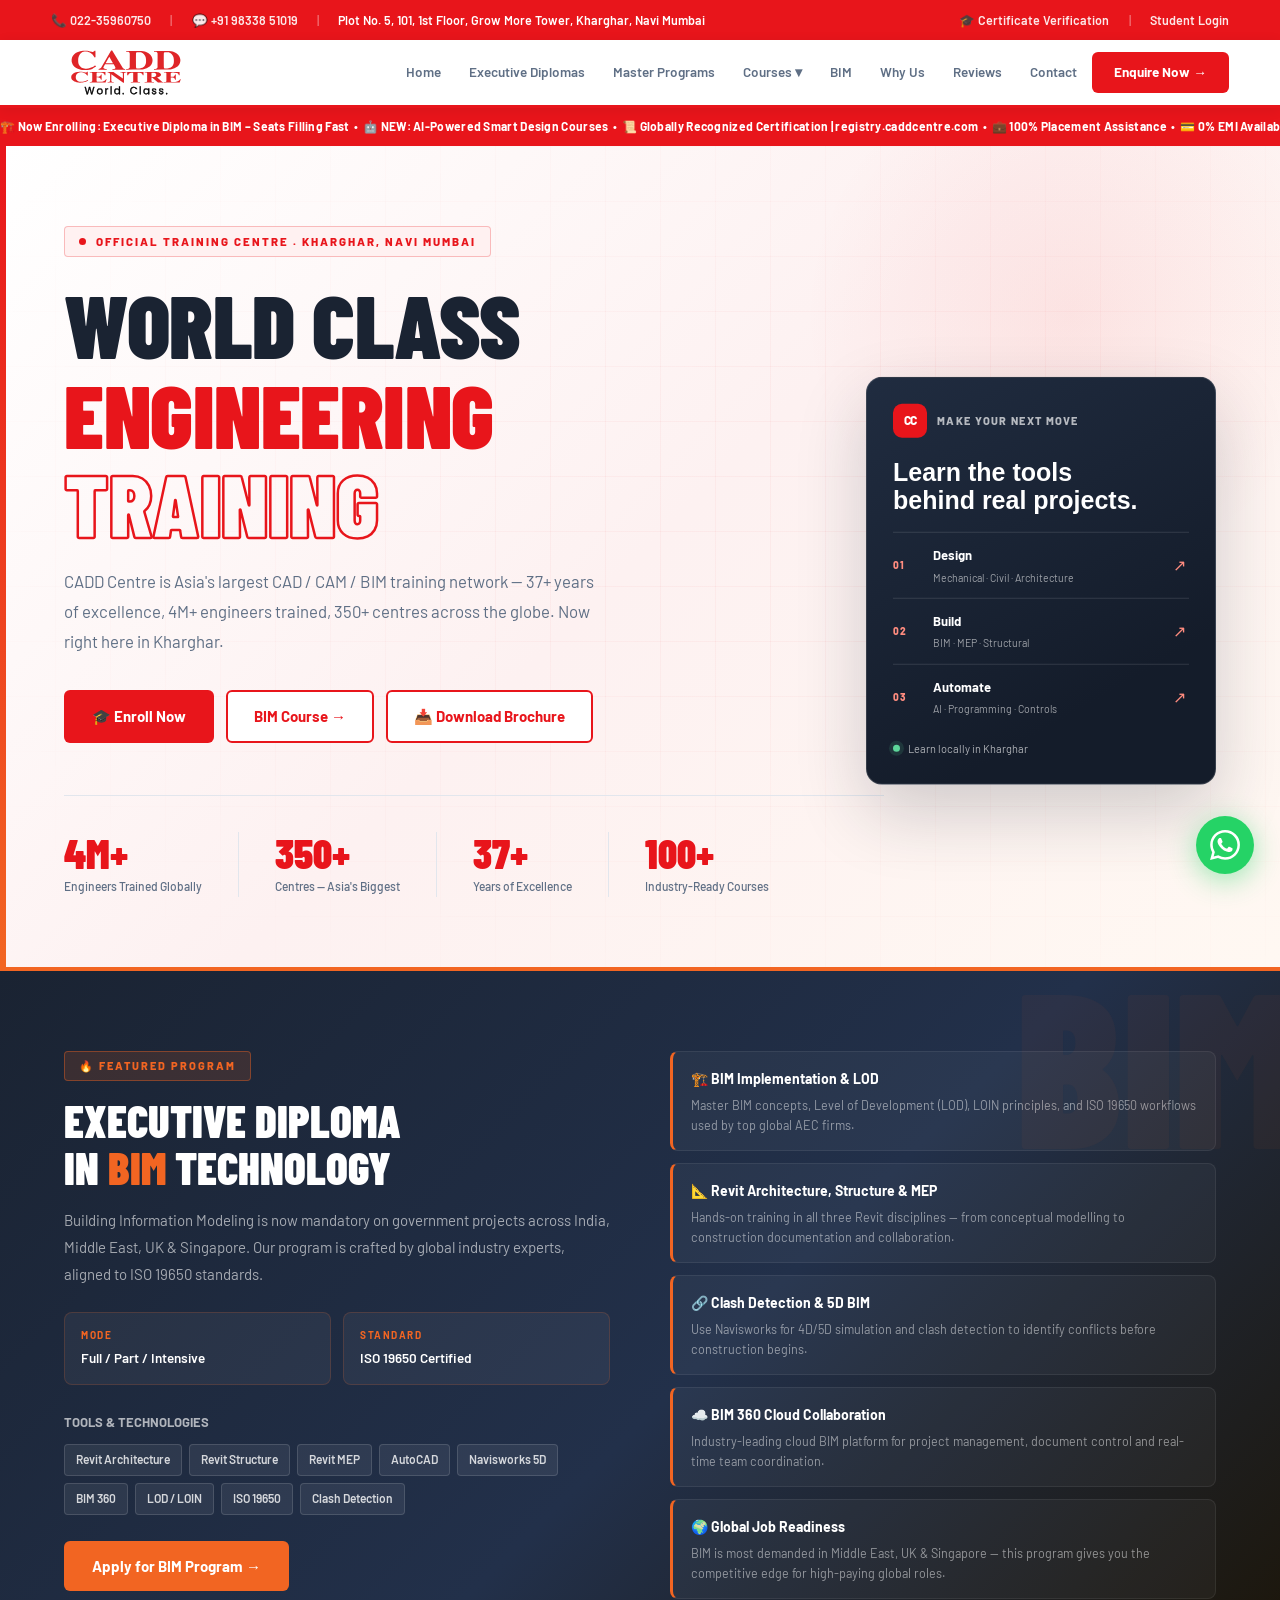
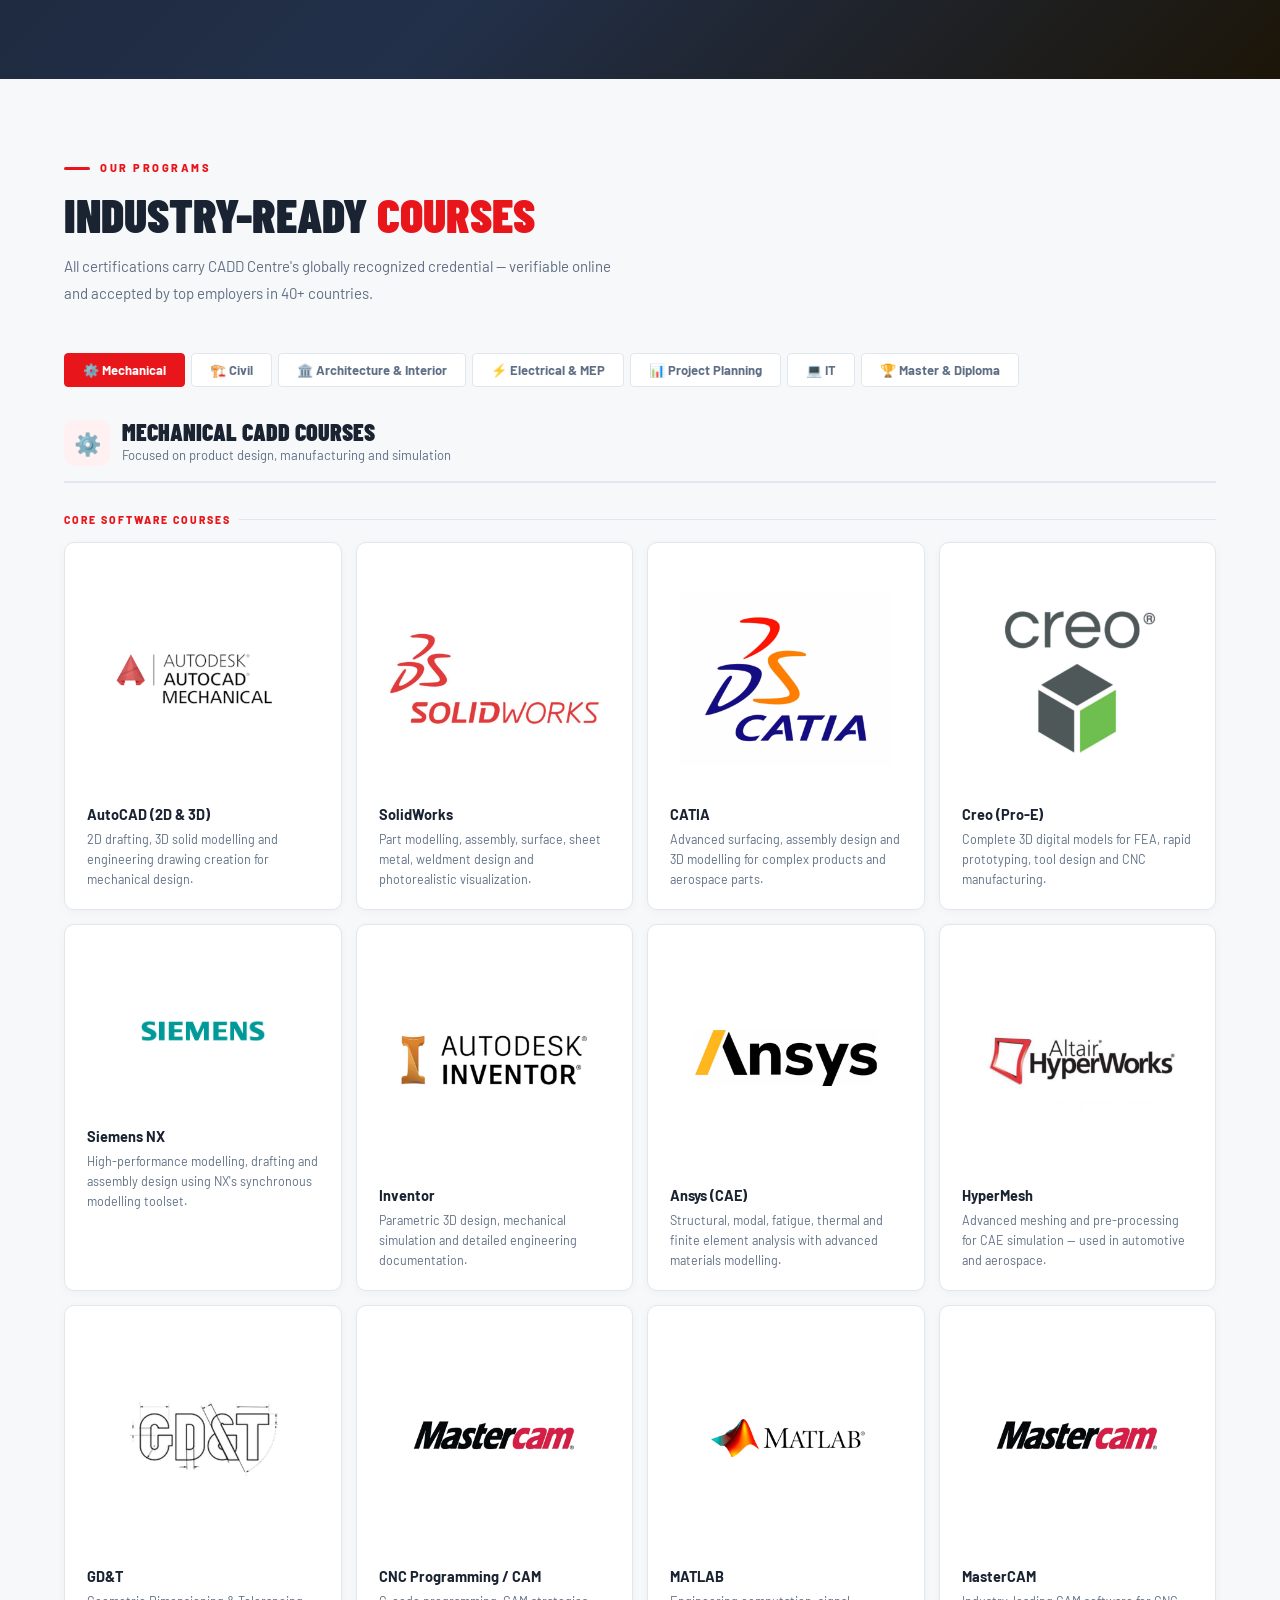
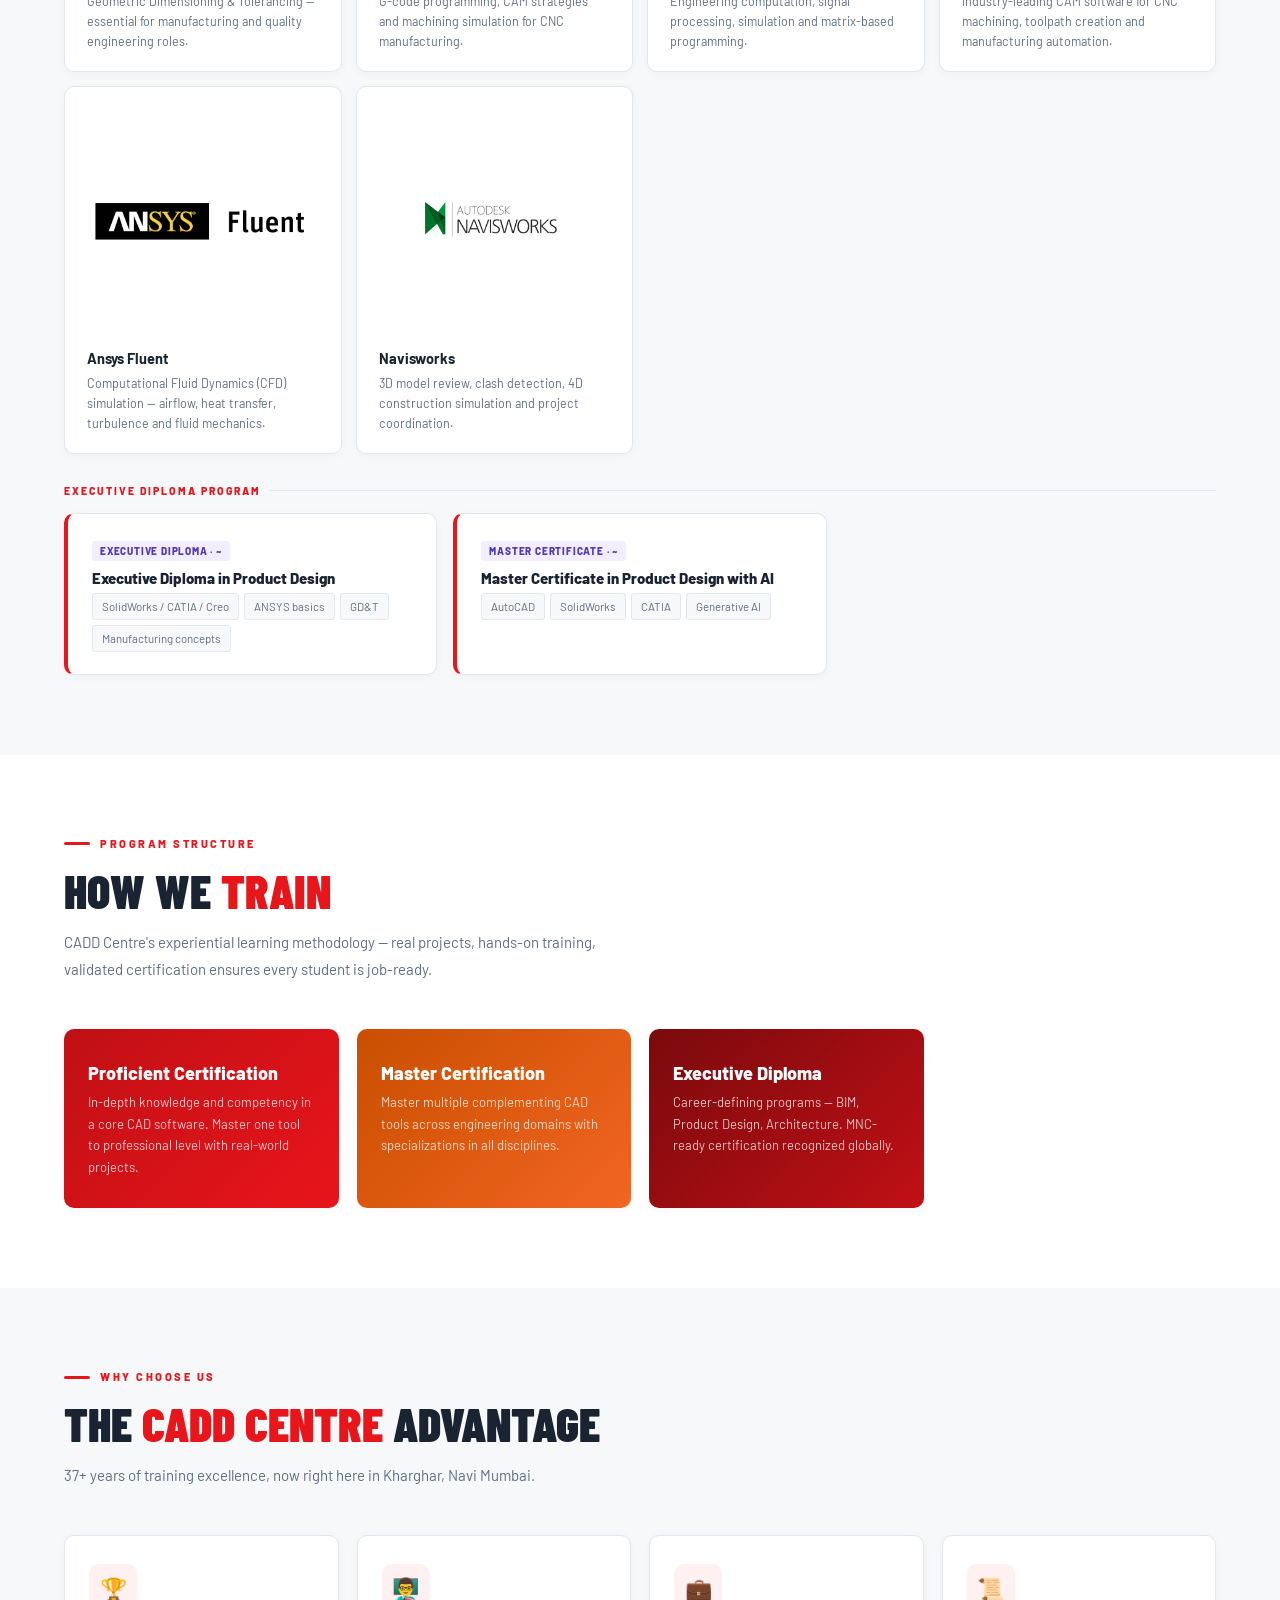
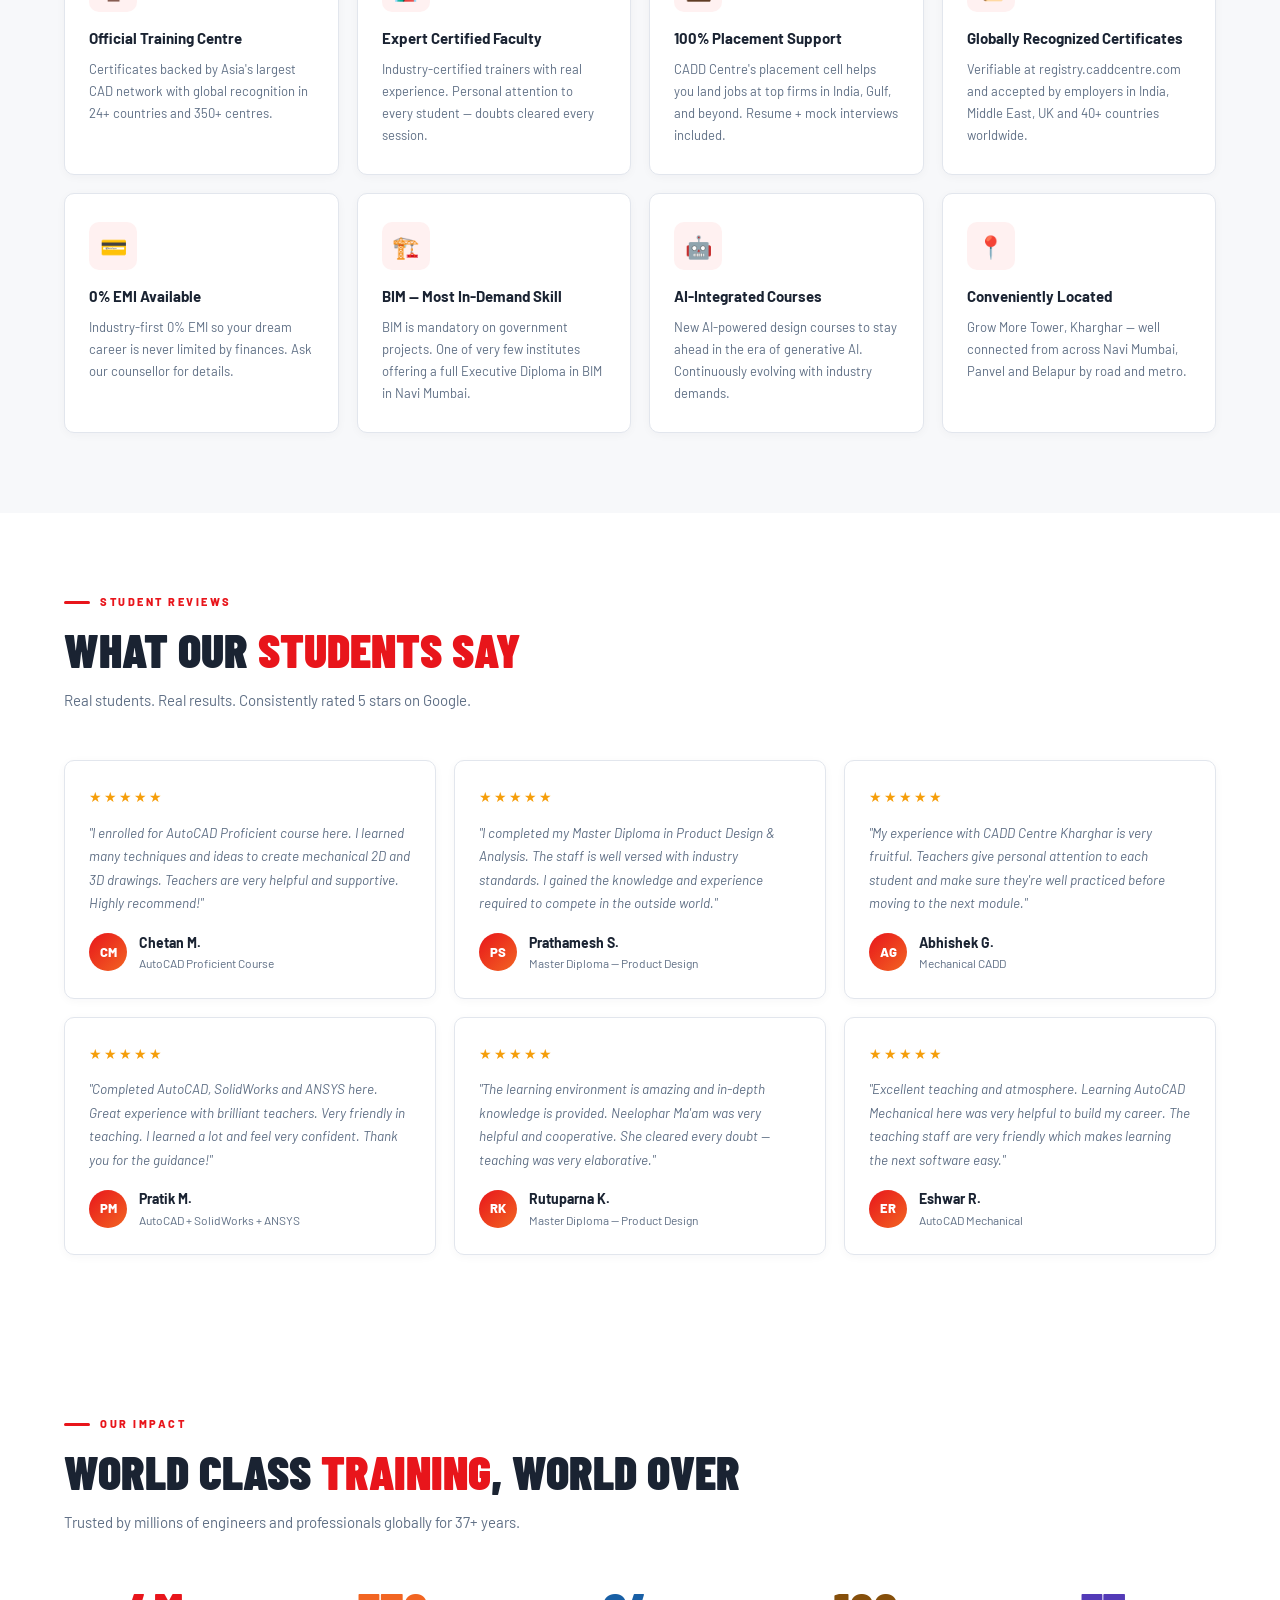
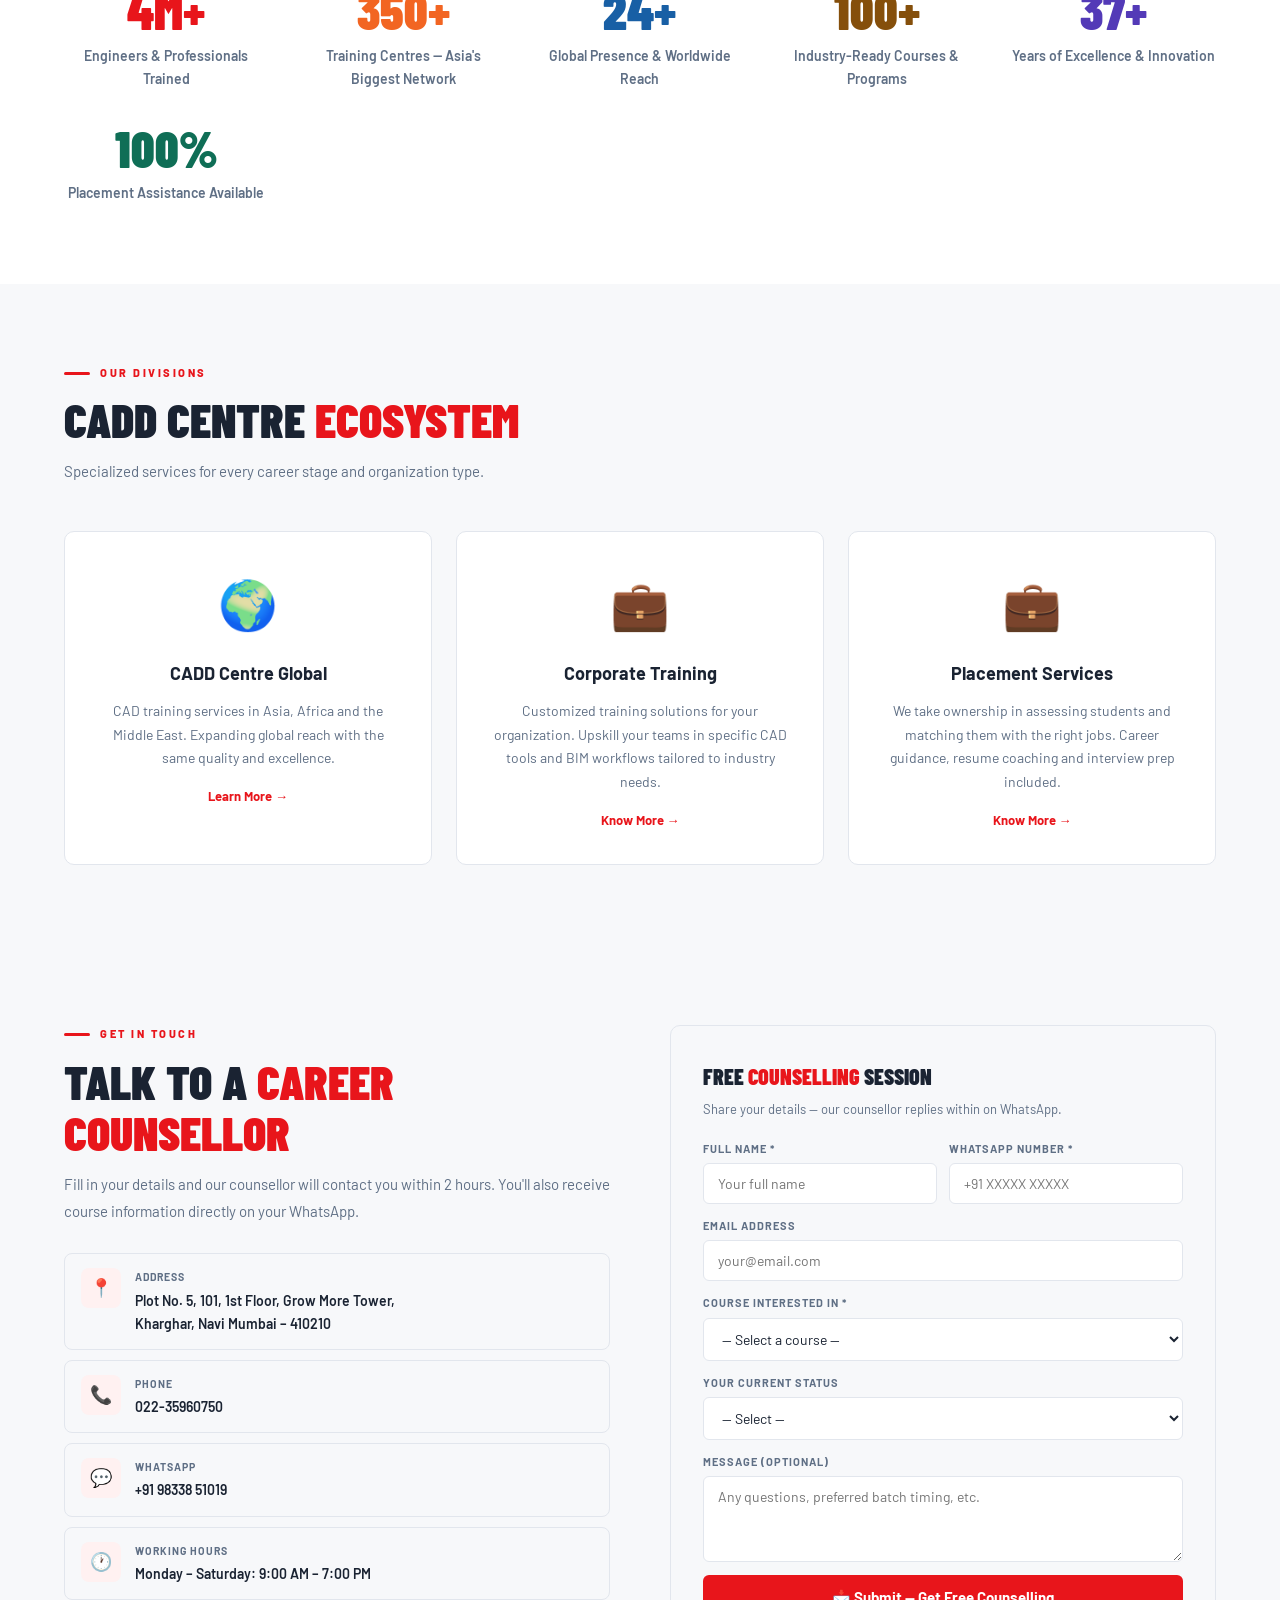
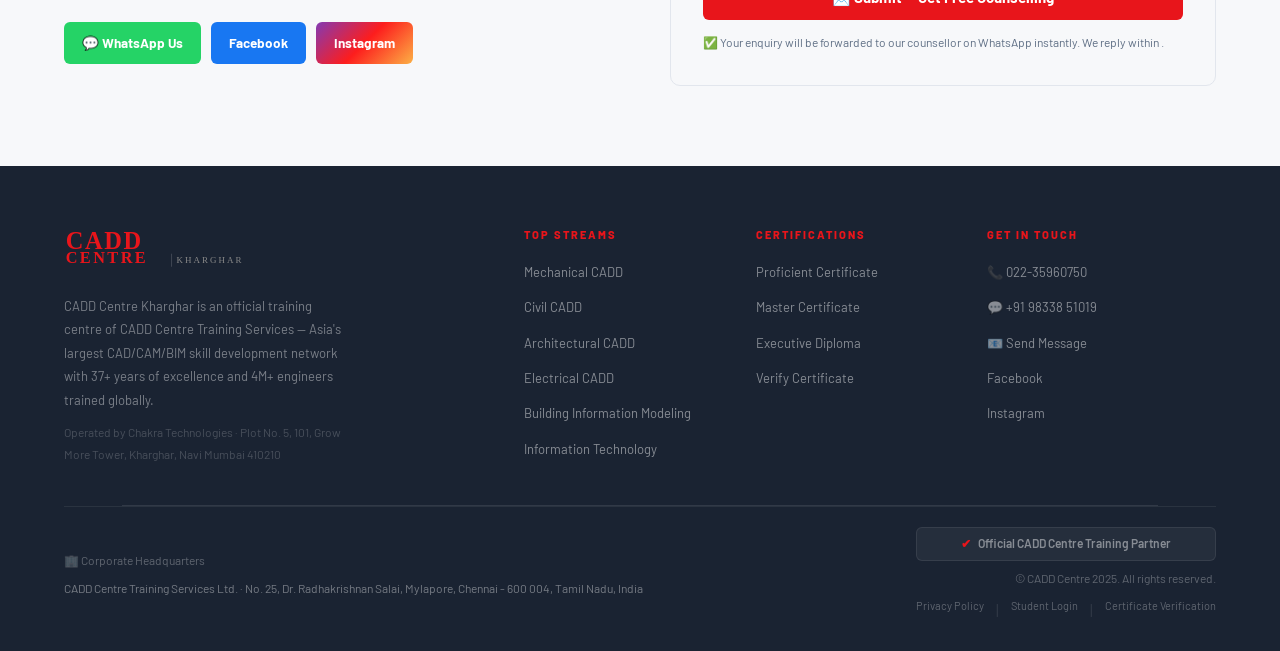
==== commit 490fdc58: "Remove course duration references" ====
--- a/index.html
+++ b/index.html
@@ -109,14 +109,6 @@
 .dot-ai{background:#fce9f5;}
 .l2-name{font-size:13px;font-weight:600;color:var(--text);line-height:1.3;}
 .l2-desc{font-size:11px;color:var(--muted);margin-top:2px;line-height:1.4;}
-.l2-hrs{display:inline-block;font-size:10px;font-weight:700;text-transform:uppercase;letter-spacing:.5px;padding:1px 6px;border-radius:3px;margin-top:3px;}
-.hrs-mech{background:#fff1f1;color:var(--red);}
-.hrs-civil{background:#e6f1fb;color:#185fa5;}
-.hrs-arch{background:#faeeda;color:#854f0b;}
-.hrs-elec{background:#f3eeff;color:#533ab7;}
-.hrs-proj{background:#eaf3de;color:#3b6d11;}
-.hrs-it{background:#e8f8f0;color:#0f6e56;}
-.hrs-ai{background:#fce9f5;color:#a0369a;}
 
 /* diploma strip at bottom of flyout */
 .l2-diploma{
@@ -250,7 +242,7 @@
 .prog-card.c3{background:linear-gradient(135deg,#1a2332,#2e4268);}
 .prog-card.c4{background:linear-gradient(135deg,#7a0a0d,var(--red-dk));}
 .prog-card h3{font-size:18px;font-weight:800;margin-bottom:4px;}
-.prog-card .hrs{font-size:13px;color:rgba(255,255,255,.65);margin-bottom:12px;}
+
 .prog-card p{font-size:13px;color:rgba(255,255,255,.75);line-height:1.65;}
 .prog-num{position:absolute;bottom:-16px;right:-8px;font-family:'Barlow Condensed',sans-serif;font-size:95px;font-weight:900;color:rgba(255,255,255,.07);line-height:1;pointer-events:none;}
 
@@ -353,7 +345,6 @@
     <span>Menu</span>
   </button>
 
-
   <ul class="nav-links" id="primary-nav">
     <li><a href="#home">Home</a></li>
     <li><a href="executive-diploma.html">Executive Diplomas</a></li>
@@ -373,23 +364,23 @@
               <a href="#contact" class="l2-enq" onclick="trackClick('nav_enq_mech')">Enquire →</a>
             </div>
             <div class="l2-grid">
-              <a class="l2-item" href="mechanical.html#autocad"><div class="l2-dot dot-mech">📐</div><div><div class="l2-name">AutoCAD (2D &amp; 3D)</div><div class="l2-desc">2D drafting &amp; 3D solid modelling</div><span class="l2-hrs hrs-mech">80 hrs</span></div></a>
-              <a class="l2-item" href="mechanical.html#solidworks"><div class="l2-dot dot-mech">🔩</div><div><div class="l2-name">SolidWorks</div><div class="l2-desc">Parts, assemblies, sheet metal, weldments</div><span class="l2-hrs hrs-mech">80 hrs</span></div></a>
-              <a class="l2-item" href="mechanical.html#catia"><div class="l2-dot dot-mech">✈️</div><div><div class="l2-name">CATIA</div><div class="l2-desc">Advanced surfacing &amp; parametric design</div><span class="l2-hrs hrs-mech">80 hrs</span></div></a>
-              <a class="l2-item" href="mechanical.html#creo"><div class="l2-dot dot-mech">🛠️</div><div><div class="l2-name">Creo (Pro-E)</div><div class="l2-desc">3D product design &amp; CNC manufacturing</div><span class="l2-hrs hrs-mech">80 hrs</span></div></a>
-              <a class="l2-item" href="mechanical.html#nx"><div class="l2-dot dot-mech">🖥️</div><div><div class="l2-name">Siemens NX</div><div class="l2-desc">Synchronous modelling &amp; assembly</div><span class="l2-hrs hrs-mech">80 hrs</span></div></a>
-              <a class="l2-item" href="mechanical.html#inventor"><div class="l2-dot dot-mech">⚙️</div><div><div class="l2-name">Inventor</div><div class="l2-desc">Parametric 3D &amp; mechanical simulation</div><span class="l2-hrs hrs-mech">80 hrs</span></div></a>
-              <a class="l2-item" href="mechanical.html#ansys"><div class="l2-dot dot-mech">🔬</div><div><div class="l2-name">Ansys (CAE / FEA)</div><div class="l2-desc">Structural, thermal &amp; dynamic simulation</div><span class="l2-hrs hrs-mech">80 hrs</span></div></a>
-              <a class="l2-item" href="mechanical.html#hypermesh"><div class="l2-dot dot-mech">🧩</div><div><div class="l2-name">HyperMesh</div><div class="l2-desc">Advanced meshing &amp; CAE pre-processing</div><span class="l2-hrs hrs-mech">80 hrs</span></div></a>
-              <a class="l2-item" href="mechanical.html#gdt"><div class="l2-dot dot-mech">📏</div><div><div class="l2-name">GD&amp;T</div><div class="l2-desc">Geometric Dimensioning &amp; Tolerancing</div><span class="l2-hrs hrs-mech">Short</span></div></a>
-              <a class="l2-item" href="mechanical.html#cnc"><div class="l2-dot dot-mech">🏭</div><div><div class="l2-name">CNC Programming / CAM</div><div class="l2-desc">G-code, CAM strategies &amp; simulation</div><span class="l2-hrs hrs-mech">Short</span></div></a>
-              <a class="l2-item" href="mechanical.html#matlab"><div class="l2-dot dot-mech">📊</div><div><div class="l2-name">MATLAB</div><div class="l2-desc">Engineering computation &amp; simulation</div><span class="l2-hrs hrs-mech">Short</span></div></a>
-              <a class="l2-item" href="mechanical.html#mastercam"><div class="l2-dot dot-mech">🔧</div><div><div class="l2-name">MasterCAM</div><div class="l2-desc">CAM software for CNC machining</div><span class="l2-hrs hrs-mech">Short</span></div></a>
-              <a class="l2-item" href="mechanical.html#ansys-fluent"><div class="l2-dot dot-mech">🌊</div><div><div class="l2-name">Ansys Fluent</div><div class="l2-desc">CFD — airflow, heat transfer &amp; fluid mechanics</div><span class="l2-hrs hrs-mech">80 hrs</span></div></a>
-              <a class="l2-item" href="mechanical.html#navisworks"><div class="l2-dot dot-mech">🔗</div><div><div class="l2-name">Navisworks</div><div class="l2-desc">Clash detection &amp; 4D construction simulation</div><span class="l2-hrs hrs-mech">80 hrs</span></div></a>
+              <a class="l2-item" href="mechanical.html#autocad"><div class="l2-dot dot-mech">📐</div><div><div class="l2-name">AutoCAD (2D &amp; 3D)</div><div class="l2-desc">2D drafting &amp; 3D solid modelling</div></div></a>
+              <a class="l2-item" href="mechanical.html#solidworks"><div class="l2-dot dot-mech">🔩</div><div><div class="l2-name">SolidWorks</div><div class="l2-desc">Parts, assemblies, sheet metal, weldments</div></div></a>
+              <a class="l2-item" href="mechanical.html#catia"><div class="l2-dot dot-mech">✈️</div><div><div class="l2-name">CATIA</div><div class="l2-desc">Advanced surfacing &amp; parametric design</div></div></a>
+              <a class="l2-item" href="mechanical.html#creo"><div class="l2-dot dot-mech">🛠️</div><div><div class="l2-name">Creo (Pro-E)</div><div class="l2-desc">3D product design &amp; CNC manufacturing</div></div></a>
+              <a class="l2-item" href="mechanical.html#nx"><div class="l2-dot dot-mech">🖥️</div><div><div class="l2-name">Siemens NX</div><div class="l2-desc">Synchronous modelling &amp; assembly</div></div></a>
+              <a class="l2-item" href="mechanical.html#inventor"><div class="l2-dot dot-mech">⚙️</div><div><div class="l2-name">Inventor</div><div class="l2-desc">Parametric 3D &amp; mechanical simulation</div></div></a>
+              <a class="l2-item" href="mechanical.html#ansys"><div class="l2-dot dot-mech">🔬</div><div><div class="l2-name">Ansys (CAE / FEA)</div><div class="l2-desc">Structural, thermal &amp; dynamic simulation</div></div></a>
+              <a class="l2-item" href="mechanical.html#hypermesh"><div class="l2-dot dot-mech">🧩</div><div><div class="l2-name">HyperMesh</div><div class="l2-desc">Advanced meshing &amp; CAE pre-processing</div></div></a>
+              <a class="l2-item" href="mechanical.html#gdt"><div class="l2-dot dot-mech">📏</div><div><div class="l2-name">GD&amp;T</div><div class="l2-desc">Geometric Dimensioning &amp; Tolerancing</div></div></a>
+              <a class="l2-item" href="mechanical.html#cnc"><div class="l2-dot dot-mech">🏭</div><div><div class="l2-name">CNC Programming / CAM</div><div class="l2-desc">G-code, CAM strategies &amp; simulation</div></div></a>
+              <a class="l2-item" href="mechanical.html#matlab"><div class="l2-dot dot-mech">📊</div><div><div class="l2-name">MATLAB</div><div class="l2-desc">Engineering computation &amp; simulation</div></div></a>
+              <a class="l2-item" href="mechanical.html#mastercam"><div class="l2-dot dot-mech">🔧</div><div><div class="l2-name">MasterCAM</div><div class="l2-desc">CAM software for CNC machining</div></div></a>
+              <a class="l2-item" href="mechanical.html#ansys-fluent"><div class="l2-dot dot-mech">🌊</div><div><div class="l2-name">Ansys Fluent</div><div class="l2-desc">CFD — airflow, heat transfer &amp; fluid mechanics</div></div></a>
+              <a class="l2-item" href="mechanical.html#navisworks"><div class="l2-dot dot-mech">🔗</div><div><div class="l2-name">Navisworks</div><div class="l2-desc">Clash detection &amp; 4D construction simulation</div></div></a>
             </div>
             <div class="l2-diploma">
-              <div><div class="l2-diploma-label">🏆 Executive Diploma in Product Design — ~410 hrs</div><div class="l2-diploma-sub">SolidWorks / CATIA / Creo + ANSYS + GD&amp;T + Manufacturing</div></div>
+              <div><div class="l2-diploma-label">🏆 Executive Diploma in Product Design</div><div class="l2-diploma-sub">SolidWorks / CATIA / Creo + ANSYS + GD&amp;T + Manufacturing</div></div>
               <a class="l2-diploma-link" href="mechanical.html#diploma">View Program →</a>
             </div>
           </div>
@@ -404,16 +395,16 @@
               <a href="#contact" class="l2-enq" onclick="trackClick('nav_enq_civil')">Enquire →</a>
             </div>
             <div class="l2-grid">
-              <a class="l2-item" href="civil.html#autocad-civil"><div class="l2-dot dot-civil">📐</div><div><div class="l2-name">AutoCAD Civil</div><div class="l2-desc">2D site plans &amp; civil drafting</div><span class="l2-hrs hrs-civil">80 hrs</span></div></a>
-              <a class="l2-item" href="civil.html#civil3d"><div class="l2-dot dot-civil">🛣️</div><div><div class="l2-name">AutoCAD Civil 3D</div><div class="l2-desc">Grading, corridors &amp; pipe networks</div><span class="l2-hrs hrs-civil">80 hrs</span></div></a>
-              <a class="l2-item" href="civil.html#staad"><div class="l2-dot dot-civil">🏗️</div><div><div class="l2-name">STAAD.Pro</div><div class="l2-desc">Structural analysis — buildings &amp; bridges</div><span class="l2-hrs hrs-civil">80 hrs</span></div></a>
-              <a class="l2-item" href="civil.html#etabs"><div class="l2-dot dot-civil">🏢</div><div><div class="l2-name">ETABS</div><div class="l2-desc">Multi-storey building analysis &amp; seismic</div><span class="l2-hrs hrs-civil">80 hrs</span></div></a>
-              <a class="l2-item" href="civil.html#revit-structure"><div class="l2-dot dot-civil">🧱</div><div><div class="l2-name">Revit Structure</div><div class="l2-desc">BIM-based structural modelling</div><span class="l2-hrs hrs-civil">80 hrs</span></div></a>
-              <a class="l2-item" href="civil.html#mxroad"><div class="l2-dot dot-civil">🛤️</div><div><div class="l2-name">MX Road</div><div class="l2-desc">Highway design &amp; road alignment</div><span class="l2-hrs hrs-civil">Short</span></div></a>
-              <a class="l2-item" href="architecture.html#revit-arch"><div class="l2-dot dot-civil">🏛️</div><div><div class="l2-name">Revit Architecture</div><div class="l2-desc">BIM-based architectural design</div><span class="l2-hrs hrs-civil">80 hrs</span></div></a>
+              <a class="l2-item" href="civil.html#autocad-civil"><div class="l2-dot dot-civil">📐</div><div><div class="l2-name">AutoCAD Civil</div><div class="l2-desc">2D site plans &amp; civil drafting</div></div></a>
+              <a class="l2-item" href="civil.html#civil3d"><div class="l2-dot dot-civil">🛣️</div><div><div class="l2-name">AutoCAD Civil 3D</div><div class="l2-desc">Grading, corridors &amp; pipe networks</div></div></a>
+              <a class="l2-item" href="civil.html#staad"><div class="l2-dot dot-civil">🏗️</div><div><div class="l2-name">STAAD.Pro</div><div class="l2-desc">Structural analysis — buildings &amp; bridges</div></div></a>
+              <a class="l2-item" href="civil.html#etabs"><div class="l2-dot dot-civil">🏢</div><div><div class="l2-name">ETABS</div><div class="l2-desc">Multi-storey building analysis &amp; seismic</div></div></a>
+              <a class="l2-item" href="civil.html#revit-structure"><div class="l2-dot dot-civil">🧱</div><div><div class="l2-name">Revit Structure</div><div class="l2-desc">BIM-based structural modelling</div></div></a>
+              <a class="l2-item" href="civil.html#mxroad"><div class="l2-dot dot-civil">🛤️</div><div><div class="l2-name">MX Road</div><div class="l2-desc">Highway design &amp; road alignment</div></div></a>
+              <a class="l2-item" href="architecture.html#revit-arch"><div class="l2-dot dot-civil">🏛️</div><div><div class="l2-name">Revit Architecture</div><div class="l2-desc">BIM-based architectural design</div></div></a>
             </div>
             <div class="l2-diploma">
-              <div><div class="l2-diploma-label">🏆 Executive Diploma in Structural Design — ~400 hrs</div><div class="l2-diploma-sub">STAAD.Pro + ETABS + Structural Analysis + RCC &amp; Steel Design</div></div>
+              <div><div class="l2-diploma-label">🏆 Executive Diploma in Structural Design</div><div class="l2-diploma-sub">STAAD.Pro + ETABS + Structural Analysis + RCC &amp; Steel Design</div></div>
               <a class="l2-diploma-link" href="civil.html#diploma-structural">View Program →</a>
             </div>
           </div>
@@ -428,15 +419,15 @@
               <a href="#contact" class="l2-enq" onclick="trackClick('nav_enq_arch')">Enquire →</a>
             </div>
             <div class="l2-grid">
-              <a class="l2-item" href="architecture.html#autocad-arch"><div class="l2-dot dot-arch">📐</div><div><div class="l2-name">AutoCAD Architecture</div><div class="l2-desc">Floor plans, elevations &amp; sections</div><span class="l2-hrs hrs-arch">80 hrs</span></div></a>
-              <a class="l2-item" href="architecture.html#revit-arch"><div class="l2-dot dot-arch">🏛️</div><div><div class="l2-name">Revit Architecture (BIM)</div><div class="l2-desc">BIM-based architectural design &amp; docs</div><span class="l2-hrs hrs-arch">80 hrs</span></div></a>
-              <a class="l2-item" href="architecture.html#sketchup"><div class="l2-dot dot-arch">🎨</div><div><div class="l2-name">SketchUp</div><div class="l2-desc">Concept modelling &amp; quick 3D design</div><span class="l2-hrs hrs-arch">80 hrs</span></div></a>
-              <a class="l2-item" href="architecture.html#3dsmax"><div class="l2-dot dot-arch">🖼️</div><div><div class="l2-name">3ds Max</div><div class="l2-desc">Interior/exterior 3D modelling</div><span class="l2-hrs hrs-arch">80 hrs</span></div></a>
-              <a class="l2-item" href="architecture.html#vray"><div class="l2-dot dot-arch">✨</div><div><div class="l2-name">V-Ray Rendering</div><div class="l2-desc">Photorealistic renders &amp; walkthroughs</div><span class="l2-hrs hrs-arch">80 hrs</span></div></a>
-              <a class="l2-item" href="architecture.html#lumion"><div class="l2-dot dot-arch">🌿</div><div><div class="l2-name">Lumion</div><div class="l2-desc">Real-time 3D rendering &amp; animation</div><span class="l2-hrs hrs-arch">80 hrs</span></div></a>
+              <a class="l2-item" href="architecture.html#autocad-arch"><div class="l2-dot dot-arch">📐</div><div><div class="l2-name">AutoCAD Architecture</div><div class="l2-desc">Floor plans, elevations &amp; sections</div></div></a>
+              <a class="l2-item" href="architecture.html#revit-arch"><div class="l2-dot dot-arch">🏛️</div><div><div class="l2-name">Revit Architecture (BIM)</div><div class="l2-desc">BIM-based architectural design &amp; docs</div></div></a>
+              <a class="l2-item" href="architecture.html#sketchup"><div class="l2-dot dot-arch">🎨</div><div><div class="l2-name">SketchUp</div><div class="l2-desc">Concept modelling &amp; quick 3D design</div></div></a>
+              <a class="l2-item" href="architecture.html#3dsmax"><div class="l2-dot dot-arch">🖼️</div><div><div class="l2-name">3ds Max</div><div class="l2-desc">Interior/exterior 3D modelling</div></div></a>
+              <a class="l2-item" href="architecture.html#vray"><div class="l2-dot dot-arch">✨</div><div><div class="l2-name">V-Ray Rendering</div><div class="l2-desc">Photorealistic renders &amp; walkthroughs</div></div></a>
+              <a class="l2-item" href="architecture.html#lumion"><div class="l2-dot dot-arch">🌿</div><div><div class="l2-name">Lumion</div><div class="l2-desc">Real-time 3D rendering &amp; animation</div></div></a>
             </div>
             <div class="l2-diploma">
-              <div><div class="l2-diploma-label">🏆 Executive Diploma in Interior Design — ~440 hrs</div><div class="l2-diploma-sub">AutoCAD + SketchUp + 3ds Max + V-Ray + Interior Planning</div></div>
+              <div><div class="l2-diploma-label">🏆 Executive Diploma in Interior Design</div><div class="l2-diploma-sub">AutoCAD + SketchUp + 3ds Max + V-Ray + Interior Planning</div></div>
               <a class="l2-diploma-link" href="architecture.html#diploma-interior">View Program →</a>
             </div>
           </div>
@@ -451,8 +442,8 @@
               <a href="#contact" class="l2-enq" onclick="trackClick('nav_enq_elec')">Enquire →</a>
             </div>
             <div class="l2-grid">
-              <a class="l2-item" href="electrical.html#eleccad"><div class="l2-dot dot-elec">⚡</div><div><div class="l2-name">Electrical CAD</div><div class="l2-desc">Electrical diagrams, schematics &amp; panel layouts</div><span class="l2-hrs hrs-elec">80 hrs</span></div></a>
-              <a class="l2-item" href="electrical.html#revit-mep"><div class="l2-dot dot-elec">🏭</div><div><div class="l2-name">Revit MEP</div><div class="l2-desc">HVAC, electrical &amp; plumbing BIM design</div><span class="l2-hrs hrs-elec">80 hrs</span></div></a>
+              <a class="l2-item" href="electrical.html#eleccad"><div class="l2-dot dot-elec">⚡</div><div><div class="l2-name">Electrical CAD</div><div class="l2-desc">Electrical diagrams, schematics &amp; panel layouts</div></div></a>
+              <a class="l2-item" href="electrical.html#revit-mep"><div class="l2-dot dot-elec">🏭</div><div><div class="l2-name">Revit MEP</div><div class="l2-desc">HVAC, electrical &amp; plumbing BIM design</div></div></a>
             </div>
           </div>
         </div>
@@ -466,8 +457,8 @@
               <a href="#contact" class="l2-enq" onclick="trackClick('nav_enq_proj')">Enquire →</a>
             </div>
             <div class="l2-grid">
-              <a class="l2-item" href="#contact"><div class="l2-dot dot-proj">📅</div><div><div class="l2-name">Microsoft Project</div><div class="l2-desc">Project scheduling, tracking &amp; reporting</div><span class="l2-hrs hrs-proj">Short</span></div></a>
-              <a class="l2-item" href="#contact"><div class="l2-dot dot-proj">🏗️</div><div><div class="l2-name">Primavera P6</div><div class="l2-desc">Enterprise project management for construction</div><span class="l2-hrs hrs-proj">Short</span></div></a>
+              <a class="l2-item" href="#contact"><div class="l2-dot dot-proj">📅</div><div><div class="l2-name">Microsoft Project</div><div class="l2-desc">Project scheduling, tracking &amp; reporting</div></div></a>
+              <a class="l2-item" href="#contact"><div class="l2-dot dot-proj">🏗️</div><div><div class="l2-name">Primavera P6</div><div class="l2-desc">Enterprise project management for construction</div></div></a>
             </div>
           </div>
         </div>
@@ -481,10 +472,10 @@
               <a href="#contact" class="l2-enq" onclick="trackClick('nav_enq_it')">Enquire →</a>
             </div>
             <div class="l2-grid">
-              <a class="l2-item" href="it-cs.html#c"><div class="l2-dot dot-it">🖥️</div><div><div class="l2-name">C Programming</div><div class="l2-desc">Fundamentals, pointers &amp; data structures</div><span class="l2-hrs hrs-it">Short</span></div></a>
-              <a class="l2-item" href="it-cs.html#cpp"><div class="l2-dot dot-it">⚡</div><div><div class="l2-name">C++ Programming</div><div class="l2-desc">OOP, STL &amp; application development</div><span class="l2-hrs hrs-it">Short</span></div></a>
-              <a class="l2-item" href="it-cs.html#python"><div class="l2-dot dot-it">🐍</div><div><div class="l2-name">Python</div><div class="l2-desc">Automation, OOP &amp; real-world applications</div><span class="l2-hrs hrs-it">80 hrs</span></div></a>
-              <a class="l2-item" href="it-cs.html#iot"><div class="l2-dot dot-it">🌐</div><div><div class="l2-name">IoT — Internet of Things</div><div class="l2-desc">Raspberry Pi, cloud &amp; IoT protocols</div><span class="l2-hrs hrs-it">80 hrs</span></div></a>
+              <a class="l2-item" href="it-cs.html#c"><div class="l2-dot dot-it">🖥️</div><div><div class="l2-name">C Programming</div><div class="l2-desc">Fundamentals, pointers &amp; data structures</div></div></a>
+              <a class="l2-item" href="it-cs.html#cpp"><div class="l2-dot dot-it">⚡</div><div><div class="l2-name">C++ Programming</div><div class="l2-desc">OOP, STL &amp; application development</div></div></a>
+              <a class="l2-item" href="it-cs.html#python"><div class="l2-dot dot-it">🐍</div><div><div class="l2-name">Python</div><div class="l2-desc">Automation, OOP &amp; real-world applications</div></div></a>
+              <a class="l2-item" href="it-cs.html#iot"><div class="l2-dot dot-it">🌐</div><div><div class="l2-name">IoT — Internet of Things</div><div class="l2-desc">Raspberry Pi, cloud &amp; IoT protocols</div></div></a>
             </div>
           </div>
         </div>
@@ -494,25 +485,25 @@
           <span><span class="l1-ico">🏆</span>Master &amp; Diploma Programs</span><span class="l1-arr">›</span>
           <div class="mega-l2" style="min-width:620px;">
             <div class="l2-head">
-              <div><div class="l2-head-title">🏆 Master Certificates &amp; Executive Diplomas</div><div class="l2-head-sub">Job-oriented combo programs — 240 to 440 hours</div></div>
+              <div><div class="l2-head-title">🏆 Master Certificates &amp; Executive Diplomas</div><div class="l2-head-sub">Job-oriented combo programs</div></div>
               <a href="#contact" class="l2-enq">Enquire →</a>
             </div>
-            <div class="l2-masters-title" style="padding:10px 18px 2px;font-size:10px;font-weight:800;text-transform:uppercase;letter-spacing:1.5px;color:var(--muted);">Master Certificates — 240 hrs</div>
+            <div class="l2-masters-title" style="padding:10px 18px 2px;font-size:10px;font-weight:800;text-transform:uppercase;letter-spacing:1.5px;color:var(--muted);">Master Certificates</div>
             <div class="l2-grid" style="padding:4px 6px 0;">
-              <a class="l2-item" href="#contact"><div class="l2-dot dot-mech">⚙️</div><div><div class="l2-name">Master Cert. in Product Design with AI</div><span class="l2-hrs hrs-mech">240 hrs</span></div></a>
-              <a class="l2-item" href="bim.html"><div class="l2-dot dot-civil">🏗️</div><div><div class="l2-name">Master Cert. in Building Design (BIM)</div><span class="l2-hrs hrs-civil">240 hrs</span></div></a>
-              <a class="l2-item" href="architecture.html"><div class="l2-dot dot-arch">🛋️</div><div><div class="l2-name">Master Cert. in Interior Design</div><span class="l2-hrs hrs-arch">240 hrs</span></div></a>
-              <a class="l2-item" href="mechanical.html"><div class="l2-dot dot-mech">🔩</div><div><div class="l2-name">Master Cert. in Mechanical CAD/CAM/CAE</div><span class="l2-hrs hrs-mech">240 hrs</span></div></a>
-              <a class="l2-item" href="electrical.html"><div class="l2-dot dot-elec">⚡</div><div><div class="l2-name">Master Cert. in MEP Design</div><span class="l2-hrs hrs-elec">240 hrs</span></div></a>
-              <a class="l2-item" href="bim.html"><div class="l2-dot dot-civil">🏢</div><div><div class="l2-name">Master Cert. in BIM</div><span class="l2-hrs hrs-civil">240 hrs</span></div></a>
-            </div>
-            <div style="border-top:1px solid var(--border);padding:8px 18px 4px;font-size:10px;font-weight:800;text-transform:uppercase;letter-spacing:1.5px;color:var(--muted);">Executive Diplomas — 400–440 hrs</div>
+              <a class="l2-item" href="#contact"><div class="l2-dot dot-mech">⚙️</div><div><div class="l2-name">Master Cert. in Product Design with AI</div></div></a>
+              <a class="l2-item" href="bim.html"><div class="l2-dot dot-civil">🏗️</div><div><div class="l2-name">Master Cert. in Building Design (BIM)</div></div></a>
+              <a class="l2-item" href="architecture.html"><div class="l2-dot dot-arch">🛋️</div><div><div class="l2-name">Master Cert. in Interior Design</div></div></a>
+              <a class="l2-item" href="mechanical.html"><div class="l2-dot dot-mech">🔩</div><div><div class="l2-name">Master Cert. in Mechanical CAD/CAM/CAE</div></div></a>
+              <a class="l2-item" href="electrical.html"><div class="l2-dot dot-elec">⚡</div><div><div class="l2-name">Master Cert. in MEP Design</div></div></a>
+              <a class="l2-item" href="bim.html"><div class="l2-dot dot-civil">🏢</div><div><div class="l2-name">Master Cert. in BIM</div></div></a>
+            </div>
+            <div style="border-top:1px solid var(--border);padding:8px 18px 4px;font-size:10px;font-weight:800;text-transform:uppercase;letter-spacing:1.5px;color:var(--muted);">Executive Diplomas</div>
             <div class="l2-grid" style="padding:4px 6px 6px;">
-              <a class="l2-item" href="mechanical.html#diploma"><div class="l2-dot dot-mech">⚙️</div><div><div class="l2-name">Exec. Diploma in Product Design</div><span class="l2-hrs hrs-mech">~410 hrs</span></div></a>
-              <a class="l2-item" href="architecture.html#diploma-arch"><div class="l2-dot dot-arch">🏛️</div><div><div class="l2-name">Exec. Diploma in Architectural Design</div><span class="l2-hrs hrs-arch">~400 hrs</span></div></a>
-              <a class="l2-item" href="bim.html"><div class="l2-dot dot-civil">🏗️</div><div><div class="l2-name">Exec. Diploma in BIM</div><span class="l2-hrs hrs-civil">400–440 hrs</span></div></a>
-              <a class="l2-item" href="civil.html#diploma-structural"><div class="l2-dot dot-civil">🧱</div><div><div class="l2-name">Exec. Diploma in Structural Design</div><span class="l2-hrs hrs-civil">~400 hrs</span></div></a>
-              <a class="l2-item" href="architecture.html#diploma-interior"><div class="l2-dot dot-arch">🛋️</div><div><div class="l2-name">Exec. Diploma in Interior Design</div><span class="l2-hrs hrs-arch">~440 hrs</span></div></a>
+              <a class="l2-item" href="mechanical.html#diploma"><div class="l2-dot dot-mech">⚙️</div><div><div class="l2-name">Exec. Diploma in Product Design</div></div></a>
+              <a class="l2-item" href="architecture.html#diploma-arch"><div class="l2-dot dot-arch">🏛️</div><div><div class="l2-name">Exec. Diploma in Architectural Design</div></div></a>
+              <a class="l2-item" href="bim.html"><div class="l2-dot dot-civil">🏗️</div><div><div class="l2-name">Exec. Diploma in BIM</div></div></a>
+              <a class="l2-item" href="civil.html#diploma-structural"><div class="l2-dot dot-civil">🧱</div><div><div class="l2-name">Exec. Diploma in Structural Design</div></div></a>
+              <a class="l2-item" href="architecture.html#diploma-interior"><div class="l2-dot dot-arch">🛋️</div><div><div class="l2-name">Exec. Diploma in Interior Design</div></div></a>
             </div>
           </div>
         </div>
@@ -595,11 +586,11 @@
     <div>
       <div class="bim-badge">🔥 Featured Program</div>
       <h2>Executive Diploma<br>in <span>BIM</span> Technology</h2>
-      <p class="bim-p">Building Information Modeling is now mandatory on government projects across India, Middle East, UK & Singapore. Our 400-hour program is crafted by global industry experts, aligned to ISO 19650 standards.</p>
+      <p class="bim-p">Building Information Modeling is now mandatory on government projects across India, Middle East, UK & Singapore. Our program is crafted by global industry experts, aligned to ISO 19650 standards.</p>
       <div class="bim-meta">
-        <div class="bim-mc"><div class="lbl">Duration</div><div class="val">400 Hours</div></div>
+
         <div class="bim-mc"><div class="lbl">Mode</div><div class="val">Full / Part / Intensive</div></div>
-        <div class="bim-mc"><div class="lbl">Schedule</div><div class="val">2 / 4 / 8 hrs per day</div></div>
+
         <div class="bim-mc"><div class="lbl">Standard</div><div class="val">ISO 19650 Certified</div></div>
       </div>
       <p class="bim-p" style="font-size:13px;font-weight:700;color:rgba(255,255,255,.65);margin-bottom:10px;">TOOLS & TECHNOLOGIES</p>
@@ -646,33 +637,31 @@
     </div>
     <div class="sub-label">Core Software Courses</div>
     <div class="course-grid">
-      <a class="course-card" href="mechanical.html#autocad"><div class="cc-icon"><img src="static/Software logo Images/MEch2/autocad.jpg" alt="AutoCAD"></div><div class="cc-name">AutoCAD (2D &amp; 3D)</div><div class="cc-desc">2D drafting, 3D solid modelling and engineering drawing creation for mechanical design.</div><span class="cc-dur">80 Hours</span></a>
-      <a class="course-card" href="mechanical.html#solidworks"><div class="cc-icon"><img src="static/Software logo Images/MEch2/solidworks.jpg" alt="SolidWorks"></div><div class="cc-name">SolidWorks</div><div class="cc-desc">Part modelling, assembly, surface, sheet metal, weldment design and photorealistic visualization.</div><span class="cc-dur">80 Hours</span></a>
-      <a class="course-card" href="mechanical.html#catia"><div class="cc-icon"><img src="static/Software logo Images/MEch2/catia.jpg" alt="CATIA"></div><div class="cc-name">CATIA</div><div class="cc-desc">Advanced surfacing, assembly design and 3D modelling for complex products and aerospace parts.</div><span class="cc-dur">80 Hours</span></a>
-      <a class="course-card" href="mechanical.html#creo"><div class="cc-icon"><img src="static/Software logo Images/MEch2/creo.jpg" alt="Creo"></div><div class="cc-name">Creo (Pro-E)</div><div class="cc-desc">Complete 3D digital models for FEA, rapid prototyping, tool design and CNC manufacturing.</div><span class="cc-dur">80 Hours</span></a>
-      <a class="course-card" href="mechanical.html#nx"><div class="cc-icon"><img src="static/Software logo Images/MEch2/Siemens-logo.png" alt="Siemens NX"></div><div class="cc-name">Siemens NX</div><div class="cc-desc">High-performance modelling, drafting and assembly design using NX's synchronous modelling toolset.</div><span class="cc-dur">80 Hours</span></a>
-      <a class="course-card" href="mechanical.html#inventor"><div class="cc-icon"><img src="static/Software logo Images/MEch2/inventor.jpg" alt="Inventor"></div><div class="cc-name">Inventor</div><div class="cc-desc">Parametric 3D design, mechanical simulation and detailed engineering documentation.</div><span class="cc-dur">80 Hours</span></a>
-      <a class="course-card" href="mechanical.html#ansys"><div class="cc-icon"><img src="static/Software logo Images/MEch2/ansys.jpg" alt="Ansys"></div><div class="cc-name">Ansys (CAE)</div><div class="cc-desc">Structural, modal, fatigue, thermal and finite element analysis with advanced materials modelling.</div><span class="cc-dur">80 Hours</span></a>
-      <a class="course-card" href="mechanical.html#hypermesh"><div class="cc-icon"><img src="static/Software logo Images/MEch2/hypermesh.jpg" alt="HyperMesh"></div><div class="cc-name">HyperMesh</div><div class="cc-desc">Advanced meshing and pre-processing for CAE simulation — used in automotive and aerospace.</div><span class="cc-dur">80 Hours</span></a>
-      <a class="course-card" href="mechanical.html#gdt"><div class="cc-icon"><img src="static/Software logo Images/MEch2/gdt.jpg" alt="GD&T"></div><div class="cc-name">GD&amp;T</div><div class="cc-desc">Geometric Dimensioning &amp; Tolerancing — essential for manufacturing and quality engineering roles.</div><span class="cc-dur">Short Course</span></a>
-      <a class="course-card" href="mechanical.html#cnc"><div class="cc-icon"><img src="static/Software logo Images/MEch2/mastercam.jpg" alt="CNC CAM"></div><div class="cc-name">CNC Programming / CAM</div><div class="cc-desc">G-code programming, CAM strategies and machining simulation for CNC manufacturing.</div><span class="cc-dur">Short Course</span></a>
-      <a class="course-card" href="mechanical.html#matlab"><div class="cc-icon"><img src="static/Software logo Images/CSIT/Matlab.jpg" alt="MATLAB"></div><div class="cc-name">MATLAB</div><div class="cc-desc">Engineering computation, signal processing, simulation and matrix-based programming.</div><span class="cc-dur">Short Course</span></a>
-      <a class="course-card" href="mechanical.html#mastercam"><div class="cc-icon"><img src="static/Software logo Images/MEch2/mastercam.jpg" alt="MasterCAM"></div><div class="cc-name">MasterCAM</div><div class="cc-desc">Industry-leading CAM software for CNC machining, toolpath creation and manufacturing automation.</div><span class="cc-dur">Short Course</span></a>
-      <a class="course-card" href="mechanical.html#ansys-fluent"><div class="cc-icon"><img src="static/Software logo Images/MEch2/fluent.jpg" alt="Ansys Fluent"></div><div class="cc-name">Ansys Fluent</div><div class="cc-desc">Computational Fluid Dynamics (CFD) simulation — airflow, heat transfer, turbulence and fluid mechanics.</div><span class="cc-dur">80 Hours</span></a>
-      <a class="course-card" href="mechanical.html#navisworks"><div class="cc-icon"><img src="static/Software logo Images/Civil/navisworks.jpg" alt="Navisworks"></div><div class="cc-name">Navisworks</div><div class="cc-desc">3D model review, clash detection, 4D construction simulation and project coordination.</div><span class="cc-dur">80 Hours</span></a>
+      <a class="course-card" href="mechanical.html#autocad"><div class="cc-icon"><img src="static/Software logo Images/MEch2/autocad.jpg" alt="AutoCAD"></div><div class="cc-name">AutoCAD (2D &amp; 3D)</div><div class="cc-desc">2D drafting, 3D solid modelling and engineering drawing creation for mechanical design.</div></a>
+      <a class="course-card" href="mechanical.html#solidworks"><div class="cc-icon"><img src="static/Software logo Images/MEch2/solidworks.jpg" alt="SolidWorks"></div><div class="cc-name">SolidWorks</div><div class="cc-desc">Part modelling, assembly, surface, sheet metal, weldment design and photorealistic visualization.</div></a>
+      <a class="course-card" href="mechanical.html#catia"><div class="cc-icon"><img src="static/Software logo Images/MEch2/catia.jpg" alt="CATIA"></div><div class="cc-name">CATIA</div><div class="cc-desc">Advanced surfacing, assembly design and 3D modelling for complex products and aerospace parts.</div></a>
+      <a class="course-card" href="mechanical.html#creo"><div class="cc-icon"><img src="static/Software logo Images/MEch2/creo.jpg" alt="Creo"></div><div class="cc-name">Creo (Pro-E)</div><div class="cc-desc">Complete 3D digital models for FEA, rapid prototyping, tool design and CNC manufacturing.</div></a>
+      <a class="course-card" href="mechanical.html#nx"><div class="cc-icon"><img src="static/Software logo Images/MEch2/Siemens-logo.png" alt="Siemens NX"></div><div class="cc-name">Siemens NX</div><div class="cc-desc">High-performance modelling, drafting and assembly design using NX's synchronous modelling toolset.</div></a>
+      <a class="course-card" href="mechanical.html#inventor"><div class="cc-icon"><img src="static/Software logo Images/MEch2/inventor.jpg" alt="Inventor"></div><div class="cc-name">Inventor</div><div class="cc-desc">Parametric 3D design, mechanical simulation and detailed engineering documentation.</div></a>
+      <a class="course-card" href="mechanical.html#ansys"><div class="cc-icon"><img src="static/Software logo Images/MEch2/ansys.jpg" alt="Ansys"></div><div class="cc-name">Ansys (CAE)</div><div class="cc-desc">Structural, modal, fatigue, thermal and finite element analysis with advanced materials modelling.</div></a>
+      <a class="course-card" href="mechanical.html#hypermesh"><div class="cc-icon"><img src="static/Software logo Images/MEch2/hypermesh.jpg" alt="HyperMesh"></div><div class="cc-name">HyperMesh</div><div class="cc-desc">Advanced meshing and pre-processing for CAE simulation — used in automotive and aerospace.</div></a>
+      <a class="course-card" href="mechanical.html#gdt"><div class="cc-icon"><img src="static/Software logo Images/MEch2/gdt.jpg" alt="GD&T"></div><div class="cc-name">GD&amp;T</div><div class="cc-desc">Geometric Dimensioning &amp; Tolerancing — essential for manufacturing and quality engineering roles.</div></a>
+      <a class="course-card" href="mechanical.html#cnc"><div class="cc-icon"><img src="static/Software logo Images/MEch2/mastercam.jpg" alt="CNC CAM"></div><div class="cc-name">CNC Programming / CAM</div><div class="cc-desc">G-code programming, CAM strategies and machining simulation for CNC manufacturing.</div></a>
+      <a class="course-card" href="mechanical.html#matlab"><div class="cc-icon"><img src="static/Software logo Images/CSIT/Matlab.jpg" alt="MATLAB"></div><div class="cc-name">MATLAB</div><div class="cc-desc">Engineering computation, signal processing, simulation and matrix-based programming.</div></a>
+      <a class="course-card" href="mechanical.html#mastercam"><div class="cc-icon"><img src="static/Software logo Images/MEch2/mastercam.jpg" alt="MasterCAM"></div><div class="cc-name">MasterCAM</div><div class="cc-desc">Industry-leading CAM software for CNC machining, toolpath creation and manufacturing automation.</div></a>
+      <a class="course-card" href="mechanical.html#ansys-fluent"><div class="cc-icon"><img src="static/Software logo Images/MEch2/fluent.jpg" alt="Ansys Fluent"></div><div class="cc-name">Ansys Fluent</div><div class="cc-desc">Computational Fluid Dynamics (CFD) simulation — airflow, heat transfer, turbulence and fluid mechanics.</div></a>
+      <a class="course-card" href="mechanical.html#navisworks"><div class="cc-icon"><img src="static/Software logo Images/Civil/navisworks.jpg" alt="Navisworks"></div><div class="cc-name">Navisworks</div><div class="cc-desc">3D model review, clash detection, 4D construction simulation and project coordination.</div></a>
     </div>
     <div class="sub-label">Executive Diploma Program</div>
     <div class="diploma-grid">
       <div class="diploma-card">
-        <span class="dc-badge">Executive Diploma · ~410 Hours</span>
+        <span class="dc-badge">Executive Diploma · ~</span>
         <div class="dc-title">Executive Diploma in Product Design</div>
-        <div class="dc-dur">Comprehensive career-defining program for product designers</div>
         <div class="dc-covers"><span class="dc-tag">SolidWorks / CATIA / Creo</span><span class="dc-tag">ANSYS basics</span><span class="dc-tag">GD&amp;T</span><span class="dc-tag">Manufacturing concepts</span></div>
       </div>
       <div class="diploma-card">
-        <span class="dc-badge">Master Certificate · ~240 Hours</span>
+        <span class="dc-badge">Master Certificate · ~</span>
         <div class="dc-title">Master Certificate in Product Design with AI</div>
-        <div class="dc-dur">AutoCAD + SolidWorks/CATIA + AI-powered design tools</div>
         <div class="dc-covers"><span class="dc-tag">AutoCAD</span><span class="dc-tag">SolidWorks</span><span class="dc-tag">CATIA</span><span class="dc-tag">Generative AI</span></div>
       </div>
     </div>
@@ -686,32 +675,29 @@
     </div>
     <div class="sub-label">Core Software Courses</div>
     <div class="course-grid">
-      <a class="course-card" href="civil.html#autocad-civil"><div class="cc-icon"><img src="static/Software logo Images/Civil/autocad.jpg" alt="AutoCAD Civil"></div><div class="cc-name">AutoCAD Civil</div><div class="cc-desc">2D site plans, layouts and civil drafting for engineers and site professionals.</div><span class="cc-dur">80 Hours</span></a>
-      <a class="course-card" href="civil.html#civil3d"><div class="cc-icon"><img src="static/Software logo Images/Civil/Civil3d.jpg" alt="AutoCAD Civil 3D"></div><div class="cc-name">AutoCAD Civil 3D</div><div class="cc-desc">Grading, corridors, pipe networks and survey data management for civil projects.</div><span class="cc-dur">80 Hours</span></a>
-      <a class="course-card" href="civil.html#staad"><div class="cc-icon"><img src="static/Software logo Images/Civil/staadpro.jpg" alt="STAAD.Pro"></div><div class="cc-name">STAAD.Pro</div><div class="cc-desc">Structural analysis for buildings, bridges and industrial structures with RC and steel design.</div><span class="cc-dur">80 Hours</span></a>
-      <a class="course-card" href="civil.html#etabs"><div class="cc-icon"><img src="static/Software logo Images/Civil/etabs.jpg" alt="ETABS"></div><div class="cc-name">ETABS</div><div class="cc-desc">Multi-storey building analysis, seismic load design and structural documentation.</div><span class="cc-dur">80 Hours</span></a>
-      <a class="course-card" href="civil.html#revit-structure"><div class="cc-icon"><img src="static/Software logo Images/Civil/revit.jpg" alt="Revit Structure"></div><div class="cc-name">Revit Structure</div><div class="cc-desc">BIM-based structural modelling, framing and construction documentation.</div><span class="cc-dur">80 Hours</span></a>
-      <a class="course-card" href="civil.html#mxroad"><div class="cc-icon"><img src="static/Software logo Images/Civil/mxroad.jpg" alt="MX Road"></div><div class="cc-name">MX Road</div><div class="cc-desc">Highway design, road alignment and cross-section modelling for civil engineers.</div><span class="cc-dur">Short Course</span></a>
-      <a class="course-card" href="architecture.html#revit-arch"><div class="cc-icon"><img src="static/Software logo Images/Civil/revit.jpg" alt="Revit Architecture"></div><div class="cc-name">Revit Architecture</div><div class="cc-desc">BIM-based architectural design and documentation for building projects.</div><span class="cc-dur">80 Hours</span></a>
+      <a class="course-card" href="civil.html#autocad-civil"><div class="cc-icon"><img src="static/Software logo Images/Civil/autocad.jpg" alt="AutoCAD Civil"></div><div class="cc-name">AutoCAD Civil</div><div class="cc-desc">2D site plans, layouts and civil drafting for engineers and site professionals.</div></a>
+      <a class="course-card" href="civil.html#civil3d"><div class="cc-icon"><img src="static/Software logo Images/Civil/Civil3d.jpg" alt="AutoCAD Civil 3D"></div><div class="cc-name">AutoCAD Civil 3D</div><div class="cc-desc">Grading, corridors, pipe networks and survey data management for civil projects.</div></a>
+      <a class="course-card" href="civil.html#staad"><div class="cc-icon"><img src="static/Software logo Images/Civil/staadpro.jpg" alt="STAAD.Pro"></div><div class="cc-name">STAAD.Pro</div><div class="cc-desc">Structural analysis for buildings, bridges and industrial structures with RC and steel design.</div></a>
+      <a class="course-card" href="civil.html#etabs"><div class="cc-icon"><img src="static/Software logo Images/Civil/etabs.jpg" alt="ETABS"></div><div class="cc-name">ETABS</div><div class="cc-desc">Multi-storey building analysis, seismic load design and structural documentation.</div></a>
+      <a class="course-card" href="civil.html#revit-structure"><div class="cc-icon"><img src="static/Software logo Images/Civil/revit.jpg" alt="Revit Structure"></div><div class="cc-name">Revit Structure</div><div class="cc-desc">BIM-based structural modelling, framing and construction documentation.</div></a>
+      <a class="course-card" href="civil.html#mxroad"><div class="cc-icon"><img src="static/Software logo Images/Civil/mxroad.jpg" alt="MX Road"></div><div class="cc-name">MX Road</div><div class="cc-desc">Highway design, road alignment and cross-section modelling for civil engineers.</div></a>
+      <a class="course-card" href="architecture.html#revit-arch"><div class="cc-icon"><img src="static/Software logo Images/Civil/revit.jpg" alt="Revit Architecture"></div><div class="cc-name">Revit Architecture</div><div class="cc-desc">BIM-based architectural design and documentation for building projects.</div></a>
     </div>
     <div class="sub-label">Executive Diploma Programs</div>
     <div class="diploma-grid">
       <div class="diploma-card">
-        <span class="dc-badge">Executive Diploma · ~400 Hours</span>
+        <span class="dc-badge">Executive Diploma · ~</span>
         <div class="dc-title">Executive Diploma in Structural Design</div>
-        <div class="dc-dur">Comprehensive structural analysis for professional civil engineers</div>
         <div class="dc-covers"><span class="dc-tag">STAAD.Pro</span><span class="dc-tag">ETABS</span><span class="dc-tag">Structural Analysis</span><span class="dc-tag">RCC &amp; Steel Design</span></div>
       </div>
       <div class="diploma-card">
-        <span class="dc-badge">Executive Diploma · 400–440 Hours</span>
+        <span class="dc-badge">Executive Diploma · 400–</span>
         <div class="dc-title">Executive Diploma in BIM</div>
-        <div class="dc-dur">Revit Architecture + Structure + MEP + BIM workflow + ISO 19650</div>
         <div class="dc-covers"><span class="dc-tag">Revit Arch</span><span class="dc-tag">Revit Structure</span><span class="dc-tag">Revit MEP</span><span class="dc-tag">BIM 360</span><span class="dc-tag">ISO 19650</span></div>
       </div>
       <div class="diploma-card">
-        <span class="dc-badge">Master Certificate · ~240 Hours</span>
+        <span class="dc-badge">Master Certificate · ~</span>
         <div class="dc-title">Master Certificate in Building Design (BIM)</div>
-        <div class="dc-dur">End-to-end building design from 2D drafting to 3D modelling</div>
         <div class="dc-covers"><span class="dc-tag">AutoCAD Civil</span><span class="dc-tag">STAAD.Pro</span><span class="dc-tag">ETABS</span><span class="dc-tag">Revit</span></div>
       </div>
     </div>
@@ -725,31 +711,28 @@
     </div>
     <div class="sub-label">Core Software Courses</div>
     <div class="course-grid">
-      <a class="course-card" href="architecture.html#autocad-arch"><div class="cc-icon"><img src="static/Software logo Images/Civil/autocad.jpg" alt="AutoCAD Architecture"></div><div class="cc-name">AutoCAD Architecture</div><div class="cc-desc">Floor plans, elevations, sections and architectural drawing production.</div><span class="cc-dur">80 Hours</span></a>
-      <a class="course-card" href="architecture.html#revit-arch"><div class="cc-icon"><img src="static/Software logo Images/Civil/revit.jpg" alt="Revit Architecture"></div><div class="cc-name">Revit Architecture (BIM)</div><div class="cc-desc">BIM-based architectural design — from concept to construction documentation.</div><span class="cc-dur">80 Hours</span></a>
-      <a class="course-card" href="architecture.html#sketchup"><div class="cc-icon"><img src="static/Software logo Images/Civil/Sketchup.jpg" alt="SketchUp"></div><div class="cc-name">SketchUp</div><div class="cc-desc">Fast concept modelling, 3D space design and client presentation visuals.</div><span class="cc-dur">80 Hours</span></a>
-      <a class="course-card" href="architecture.html#3dsmax"><div class="cc-icon"><img src="static/Software logo Images/Civil/3Ds max.jpg" alt="3ds Max"></div><div class="cc-name">3ds Max</div><div class="cc-desc">Interior and exterior 3D modelling, animation and architectural visualization.</div><span class="cc-dur">80 Hours</span></a>
-      <a class="course-card" href="architecture.html#vray"><div class="cc-icon"><img src="static/Software logo Images/Civil/vary.jpg" alt="V-Ray"></div><div class="cc-name">V-Ray Rendering</div><div class="cc-desc">Photorealistic renders, lighting simulation and architectural walkthroughs.</div><span class="cc-dur">80 Hours</span></a>
-      <a class="course-card" href="architecture.html#lumion"><div class="cc-icon"><img src="static/Software logo Images/Civil/Lumion.jpg" alt="Lumion"></div><div class="cc-name">Lumion</div><div class="cc-desc">Real-time 3D rendering and animated walkthroughs for architecture and interior design.</div><span class="cc-dur">80 Hours</span></a>
+      <a class="course-card" href="architecture.html#autocad-arch"><div class="cc-icon"><img src="static/Software logo Images/Civil/autocad.jpg" alt="AutoCAD Architecture"></div><div class="cc-name">AutoCAD Architecture</div><div class="cc-desc">Floor plans, elevations, sections and architectural drawing production.</div></a>
+      <a class="course-card" href="architecture.html#revit-arch"><div class="cc-icon"><img src="static/Software logo Images/Civil/revit.jpg" alt="Revit Architecture"></div><div class="cc-name">Revit Architecture (BIM)</div><div class="cc-desc">BIM-based architectural design — from concept to construction documentation.</div></a>
+      <a class="course-card" href="architecture.html#sketchup"><div class="cc-icon"><img src="static/Software logo Images/Civil/Sketchup.jpg" alt="SketchUp"></div><div class="cc-name">SketchUp</div><div class="cc-desc">Fast concept modelling, 3D space design and client presentation visuals.</div></a>
+      <a class="course-card" href="architecture.html#3dsmax"><div class="cc-icon"><img src="static/Software logo Images/Civil/3Ds max.jpg" alt="3ds Max"></div><div class="cc-name">3ds Max</div><div class="cc-desc">Interior and exterior 3D modelling, animation and architectural visualization.</div></a>
+      <a class="course-card" href="architecture.html#vray"><div class="cc-icon"><img src="static/Software logo Images/Civil/vary.jpg" alt="V-Ray"></div><div class="cc-name">V-Ray Rendering</div><div class="cc-desc">Photorealistic renders, lighting simulation and architectural walkthroughs.</div></a>
+      <a class="course-card" href="architecture.html#lumion"><div class="cc-icon"><img src="static/Software logo Images/Civil/Lumion.jpg" alt="Lumion"></div><div class="cc-name">Lumion</div><div class="cc-desc">Real-time 3D rendering and animated walkthroughs for architecture and interior design.</div></a>
     </div>
     <div class="sub-label">Executive Diploma Programs</div>
     <div class="diploma-grid">
       <div class="diploma-card">
-        <span class="dc-badge">Executive Diploma · ~400 Hours</span>
+        <span class="dc-badge">Executive Diploma · ~</span>
         <div class="dc-title">Executive Diploma in Architectural Design</div>
-        <div class="dc-dur">Complete architectural design from 2D to photorealistic 3D</div>
         <div class="dc-covers"><span class="dc-tag">AutoCAD Architecture</span><span class="dc-tag">Revit Architecture</span><span class="dc-tag">SketchUp</span><span class="dc-tag">3ds Max + V-Ray</span></div>
       </div>
       <div class="diploma-card">
-        <span class="dc-badge">Executive Diploma · ~440 Hours</span>
+        <span class="dc-badge">Executive Diploma · ~</span>
         <div class="dc-title">Executive Diploma in Interior Design</div>
-        <div class="dc-dur">End-to-end interior design from planning to photorealistic presentation</div>
         <div class="dc-covers"><span class="dc-tag">AutoCAD</span><span class="dc-tag">SketchUp</span><span class="dc-tag">3ds Max + V-Ray</span><span class="dc-tag">Interior Planning</span></div>
       </div>
       <div class="diploma-card">
-        <span class="dc-badge">Master Certificate · ~240 Hours</span>
+        <span class="dc-badge">Master Certificate · ~</span>
         <div class="dc-title">Master Certificate in Interior Design</div>
-        <div class="dc-dur">Core interior design tools and space planning</div>
         <div class="dc-covers"><span class="dc-tag">AutoCAD</span><span class="dc-tag">SketchUp</span><span class="dc-tag">3ds Max</span><span class="dc-tag">V-Ray</span></div>
       </div>
     </div>
@@ -763,15 +746,14 @@
     </div>
     <div class="sub-label">Core Software Courses</div>
     <div class="course-grid">
-      <a class="course-card" href="electrical.html#eleccad"><div class="cc-icon"><img src="static/Software logo Images/Electrical/autocad.jpg" alt="Electrical CAD"></div><div class="cc-name">Electrical CAD</div><div class="cc-desc">Electrical and electronic diagrams, schematics, control circuits and panel layouts.</div><span class="cc-dur">80 Hours</span></a>
-      <a class="course-card" href="electrical.html#revit-mep"><div class="cc-icon"><img src="static/Software logo Images/MEch2/revit.jpg" alt="Revit MEP"></div><div class="cc-name">Revit MEP</div><div class="cc-desc">Design HVAC, Electrical, Plumbing and Fire-fighting systems using Revit MEP.</div><span class="cc-dur">80 Hours</span></a>
+      <a class="course-card" href="electrical.html#eleccad"><div class="cc-icon"><img src="static/Software logo Images/Electrical/autocad.jpg" alt="Electrical CAD"></div><div class="cc-name">Electrical CAD</div><div class="cc-desc">Electrical and electronic diagrams, schematics, control circuits and panel layouts.</div></a>
+      <a class="course-card" href="electrical.html#revit-mep"><div class="cc-icon"><img src="static/Software logo Images/MEch2/revit.jpg" alt="Revit MEP"></div><div class="cc-name">Revit MEP</div><div class="cc-desc">Design HVAC, Electrical, Plumbing and Fire-fighting systems using Revit MEP.</div></a>
     </div>
     <div class="sub-label">Diploma Program</div>
     <div class="diploma-grid">
       <div class="diploma-card">
-        <span class="dc-badge">Master Certificate · ~240 Hours</span>
+        <span class="dc-badge">Master Certificate · ~</span>
         <div class="dc-title">Master Certificate in MEP Design</div>
-        <div class="dc-dur">Complete MEP design for building services engineers</div>
         <div class="dc-covers"><span class="dc-tag">Electrical CAD</span><span class="dc-tag">Revit MEP</span><span class="dc-tag">HVAC</span><span class="dc-tag">Plumbing</span></div>
       </div>
     </div>
@@ -785,8 +767,8 @@
     </div>
     <div class="sub-label">Core Courses</div>
     <div class="course-grid">
-      <a class="course-card" href="#contact"><div class="cc-icon"><img src="static/Software logo Images/Management/project.png" alt="Microsoft Project"></div><div class="cc-name">Microsoft Project</div><div class="cc-desc">Project scheduling, resource management, tracking and reporting using MS Project.</div><span class="cc-dur">Short Course</span></a>
-      <a class="course-card" href="#contact"><div class="cc-icon"><img src="static/Software logo Images/Management/Primavera.jpg" alt="Primavera P6"></div><div class="cc-name">Primavera P6</div><div class="cc-desc">Enterprise project management for construction — scheduling, cost control and reporting.</div><span class="cc-dur">Short Course</span></a>
+      <a class="course-card" href="#contact"><div class="cc-icon"><img src="static/Software logo Images/Management/project.png" alt="Microsoft Project"></div><div class="cc-name">Microsoft Project</div><div class="cc-desc">Project scheduling, resource management, tracking and reporting using MS Project.</div></a>
+      <a class="course-card" href="#contact"><div class="cc-icon"><img src="static/Software logo Images/Management/Primavera.jpg" alt="Primavera P6"></div><div class="cc-name">Primavera P6</div><div class="cc-desc">Enterprise project management for construction — scheduling, cost control and reporting.</div></a>
     </div>
   </div>
 
@@ -798,10 +780,10 @@
     </div>
     <div class="sub-label">Programming Courses</div>
     <div class="course-grid">
-      <a class="course-card" href="it-cs.html#c"><div class="cc-icon"><img src="static/Software logo Images/CSIT/c.png" alt="C Programming"></div><div class="cc-name">C Programming</div><div class="cc-desc">Fundamentals of programming — variables, loops, functions, pointers and data structures.</div><span class="cc-dur">Short Course</span></a>
-      <a class="course-card" href="it-cs.html#cpp"><div class="cc-icon"><img src="static/Software logo Images/CSIT/c++.png" alt="C++ Programming"></div><div class="cc-name">C++ Programming</div><div class="cc-desc">Object-oriented programming, STL, templates and application development using C++.</div><span class="cc-dur">Short Course</span></a>
-      <a class="course-card" href="it-cs.html#python"><div class="cc-icon"><img src="static/Software logo Images/CSIT/python.jpg" alt="Python"></div><div class="cc-name">Python</div><div class="cc-desc">Automation, OOP, data structures and real-world Python applications for industry professionals.</div><span class="cc-dur">80 Hours</span></a>
-      <a class="course-card" href="it-cs.html#iot"><div class="cc-icon"><img src="static/Software logo Images/Electrical/Raspberry_Pi-Logo.wine.png" alt="IoT"></div><div class="cc-name">IoT — Internet of Things</div><div class="cc-desc">Connect devices with sensors and software using Raspberry Pi, cloud computing and IoT protocols.</div><span class="cc-dur">80 Hours</span></a>
+      <a class="course-card" href="it-cs.html#c"><div class="cc-icon"><img src="static/Software logo Images/CSIT/c.png" alt="C Programming"></div><div class="cc-name">C Programming</div><div class="cc-desc">Fundamentals of programming — variables, loops, functions, pointers and data structures.</div></a>
+      <a class="course-card" href="it-cs.html#cpp"><div class="cc-icon"><img src="static/Software logo Images/CSIT/c++.png" alt="C++ Programming"></div><div class="cc-name">C++ Programming</div><div class="cc-desc">Object-oriented programming, STL, templates and application development using C++.</div></a>
+      <a class="course-card" href="it-cs.html#python"><div class="cc-icon"><img src="static/Software logo Images/CSIT/python.jpg" alt="Python"></div><div class="cc-name">Python</div><div class="cc-desc">Automation, OOP, data structures and real-world Python applications for industry professionals.</div></a>
+      <a class="course-card" href="it-cs.html#iot"><div class="cc-icon"><img src="static/Software logo Images/Electrical/Raspberry_Pi-Logo.wine.png" alt="IoT"></div><div class="cc-name">IoT — Internet of Things</div><div class="cc-desc">Connect devices with sensors and software using Raspberry Pi, cloud computing and IoT protocols.</div></a>
     </div>
   </div>
 
@@ -809,49 +791,44 @@
   <div class="courses-panel" id="tab-masters">
     <div class="cat-header">
       <div class="cat-icon-big" style="background:#fff1f1;">🏆</div>
-      <div><h3>Master &amp; Diploma <span class="red">Programs</span></h3><p>Job-oriented combo courses — 240 to 440 hours</p></div>
-    </div>
-
-    <div class="sub-label">Master Certificate Programs — ~240 Hours</div>
+      <div><h3>Master &amp; Diploma <span class="red">Programs</span></h3><p>Job-oriented combo programs</p></div>
+    </div>
+
+    <div class="sub-label">Master Certificate Programs</div>
     <div class="master-grid">
-      <div class="master-card"><div class="mc-num">01</div><div class="mc-ico">⚙️</div><div class="mc-title">Master Certificate in Product Design with AI</div><div class="mc-dur">~240 Hours · AutoCAD + SolidWorks/CATIA + AI Tools</div></div>
-      <div class="master-card"><div class="mc-num">02</div><div class="mc-ico">🏗️</div><div class="mc-title">Master Certificate in Building Design (BIM)</div><div class="mc-dur">~240 Hours · AutoCAD Civil + STAAD.Pro + Revit</div></div>
-      <div class="master-card"><div class="mc-num">03</div><div class="mc-ico">🛋️</div><div class="mc-title">Master Certificate in Interior Design</div><div class="mc-dur">~240 Hours · AutoCAD + SketchUp + 3ds Max</div></div>
-      <div class="master-card"><div class="mc-num">04</div><div class="mc-ico">🔩</div><div class="mc-title">Master Certificate in Mechanical CAD/CAM/CAE</div><div class="mc-dur">~240 Hours · SolidWorks + ANSYS + CNC/CAM</div></div>
-      <div class="master-card"><div class="mc-num">05</div><div class="mc-ico">⚡</div><div class="mc-title">Master Certificate in MEP Design</div><div class="mc-dur">~240 Hours · Electrical CAD + Revit MEP</div></div>
-      <div class="master-card"><div class="mc-num">06</div><div class="mc-ico">🏢</div><div class="mc-title">Master Certificate in BIM</div><div class="mc-dur">~240 Hours · Revit Arch + Structure + MEP</div></div>
-    </div>
-
-    <div class="sub-label">Executive Diploma Programs — 400–440 Hours</div>
+      <div class="master-card"><div class="mc-num">01</div><div class="mc-ico">⚙️</div><div class="mc-title">Master Certificate in Product Design with AI</div></div>
+      <div class="master-card"><div class="mc-num">02</div><div class="mc-ico">🏗️</div><div class="mc-title">Master Certificate in Building Design (BIM)</div></div>
+      <div class="master-card"><div class="mc-num">03</div><div class="mc-ico">🛋️</div><div class="mc-title">Master Certificate in Interior Design</div></div>
+      <div class="master-card"><div class="mc-num">04</div><div class="mc-ico">🔩</div><div class="mc-title">Master Certificate in Mechanical CAD/CAM/CAE</div></div>
+      <div class="master-card"><div class="mc-num">05</div><div class="mc-ico">⚡</div><div class="mc-title">Master Certificate in MEP Design</div></div>
+      <div class="master-card"><div class="mc-num">06</div><div class="mc-ico">🏢</div><div class="mc-title">Master Certificate in BIM</div></div>
+    </div>
+
+    <div class="sub-label">Executive Diploma Programs</div>
     <div class="diploma-grid">
       <div class="diploma-card">
-        <span class="dc-badge">Executive Diploma · ~410 Hours</span>
+        <span class="dc-badge">Executive Diploma · ~</span>
         <div class="dc-title">Executive Diploma in Product Design</div>
-        <div class="dc-dur">Flagship product design program — industry-ready in one course</div>
         <div class="dc-covers"><span class="dc-tag">CAD (SolidWorks / CATIA / Creo)</span><span class="dc-tag">CAE (ANSYS)</span><span class="dc-tag">GD&amp;T</span><span class="dc-tag">Manufacturing</span></div>
       </div>
       <div class="diploma-card">
-        <span class="dc-badge">Executive Diploma · ~400 Hours</span>
+        <span class="dc-badge">Executive Diploma · ~</span>
         <div class="dc-title">Executive Diploma in Architectural Design</div>
-        <div class="dc-dur">Complete architecture design from 2D to 3D rendering</div>
         <div class="dc-covers"><span class="dc-tag">AutoCAD Architecture</span><span class="dc-tag">Revit Architecture</span><span class="dc-tag">SketchUp</span><span class="dc-tag">3ds Max + V-Ray</span></div>
       </div>
       <div class="diploma-card">
-        <span class="dc-badge">Executive Diploma · 400–440 Hours</span>
+        <span class="dc-badge">Executive Diploma · 400–</span>
         <div class="dc-title">Executive Diploma in BIM</div>
-        <div class="dc-dur">Most in-demand program — ISO 19650 certified</div>
         <div class="dc-covers"><span class="dc-tag">Revit Arch + Structure + MEP</span><span class="dc-tag">BIM workflow</span><span class="dc-tag">Navisworks</span><span class="dc-tag">BIM 360</span></div>
       </div>
       <div class="diploma-card">
-        <span class="dc-badge">Executive Diploma · ~400 Hours</span>
+        <span class="dc-badge">Executive Diploma · ~</span>
         <div class="dc-title">Executive Diploma in Structural Design</div>
-        <div class="dc-dur">Comprehensive structural analysis for civil engineers</div>
         <div class="dc-covers"><span class="dc-tag">STAAD.Pro</span><span class="dc-tag">ETABS</span><span class="dc-tag">Structural Analysis</span><span class="dc-tag">RCC &amp; Steel Design</span></div>
       </div>
       <div class="diploma-card">
-        <span class="dc-badge">Executive Diploma · ~440 Hours</span>
+        <span class="dc-badge">Executive Diploma · ~</span>
         <div class="dc-title">Executive Diploma in Interior Design</div>
-        <div class="dc-dur">End-to-end interior design and 3D visualization</div>
         <div class="dc-covers"><span class="dc-tag">AutoCAD</span><span class="dc-tag">SketchUp</span><span class="dc-tag">3ds Max + V-Ray</span><span class="dc-tag">Interior Planning</span></div>
       </div>
     </div>
@@ -865,9 +842,9 @@
   <h2 class="sec-title">How We <span class="red">Train</span></h2>
   <p class="sec-sub">CADD Centre's experiential learning methodology — real projects, hands-on training, validated certification ensures every student is job-ready.</p>
   <div class="prog-grid">
-    <div class="prog-card c1"><h3>Proficient Certification</h3><div class="hrs">80 Hours</div><p>In-depth knowledge and competency in a core CAD software. Master one tool to professional level with real-world projects.</p><div class="prog-num">80</div></div>
-    <div class="prog-card c2"><h3>Master Certification</h3><div class="hrs">240 Hours</div><p>Master multiple complementing CAD tools across engineering domains with specializations in all disciplines.</p><div class="prog-num">240</div></div>
-    <div class="prog-card c4"><h3>Executive Diploma</h3><div class="hrs">400+ Hours</div><p>Career-defining programs — BIM, Product Design, Architecture. MNC-ready certification recognized globally.</p><div class="prog-num">400</div></div>
+    <div class="prog-card c1"><h3>Proficient Certification</h3><p>In-depth knowledge and competency in a core CAD software. Master one tool to professional level with real-world projects.</p></div>
+    <div class="prog-card c2"><h3>Master Certification</h3><p>Master multiple complementing CAD tools across engineering domains with specializations in all disciplines.</p></div>
+    <div class="prog-card c4"><h3>Executive Diploma</h3><p>Career-defining programs — BIM, Product Design, Architecture. MNC-ready certification recognized globally.</p></div>
   </div>
 </section>
 
@@ -982,7 +959,7 @@
     </div>
     <div class="form-box">
       <div class="ftitle">Free <span>Counselling</span> Session</div>
-      <div class="fsub">Share your details — our counsellor replies within 2 hours on WhatsApp.</div>
+      <div class="fsub">Share your details — our counsellor replies within  on WhatsApp.</div>
       <form class="lead-form" id="leadForm">
         <div class="form-row">
           <div class="fg"><label>Full Name *</label><input type="text" id="fname" placeholder="Your full name" required></div>
@@ -1031,7 +1008,7 @@
               <option>Executive Diploma in Interior Design</option>
             </optgroup>
             <optgroup label="🏢 BIM">
-              <option>Executive Diploma in BIM — 400+ Hours (Most Popular)</option>
+              <option>Executive Diploma in BIM (Most Popular)</option>
             </optgroup>
             <optgroup label="⚡ Electrical &amp; MEP">
               <option>Electrical CAD</option>
@@ -1073,7 +1050,7 @@
         <div class="fg"><label>Message (Optional)</label><textarea id="fmessage" placeholder="Any questions, preferred batch timing, etc."></textarea></div>
         <button type="submit" class="btn-red" style="width:100%;justify-content:center;font-size:15px;" id="submitBtn">📩 Submit — Get Free Counselling</button>
         <div id="form-status"></div>
-        <p class="fnote">✅ Your enquiry will be forwarded to our counsellor on WhatsApp instantly. We reply within 2 hours.</p>
+        <p class="fnote">✅ Your enquiry will be forwarded to our counsellor on WhatsApp instantly. We reply within .</p>
       </form>
     </div>
   </div>
@@ -1178,7 +1155,7 @@
   );
   trackClick('form_submit_'+course);
   window.open(`https://wa.me/919833851019?text=${waMsg}`,'_blank');
-  el.className='success';el.textContent='✅ Enquiry sent! Our counsellor will reply within 2 hours.';el.style.display='block';
+  el.className='success';el.textContent='✅ Enquiry sent! Our counsellor will reply within .';el.style.display='block';
   btn.textContent='✅ Sent!';
   setTimeout(()=>{btn.textContent='📩 Submit — Get Free Counselling';btn.disabled=false;document.getElementById('leadForm').reset();setTimeout(()=>{el.className='';el.textContent='';el.style.display='none';},5000);},4000);
 });
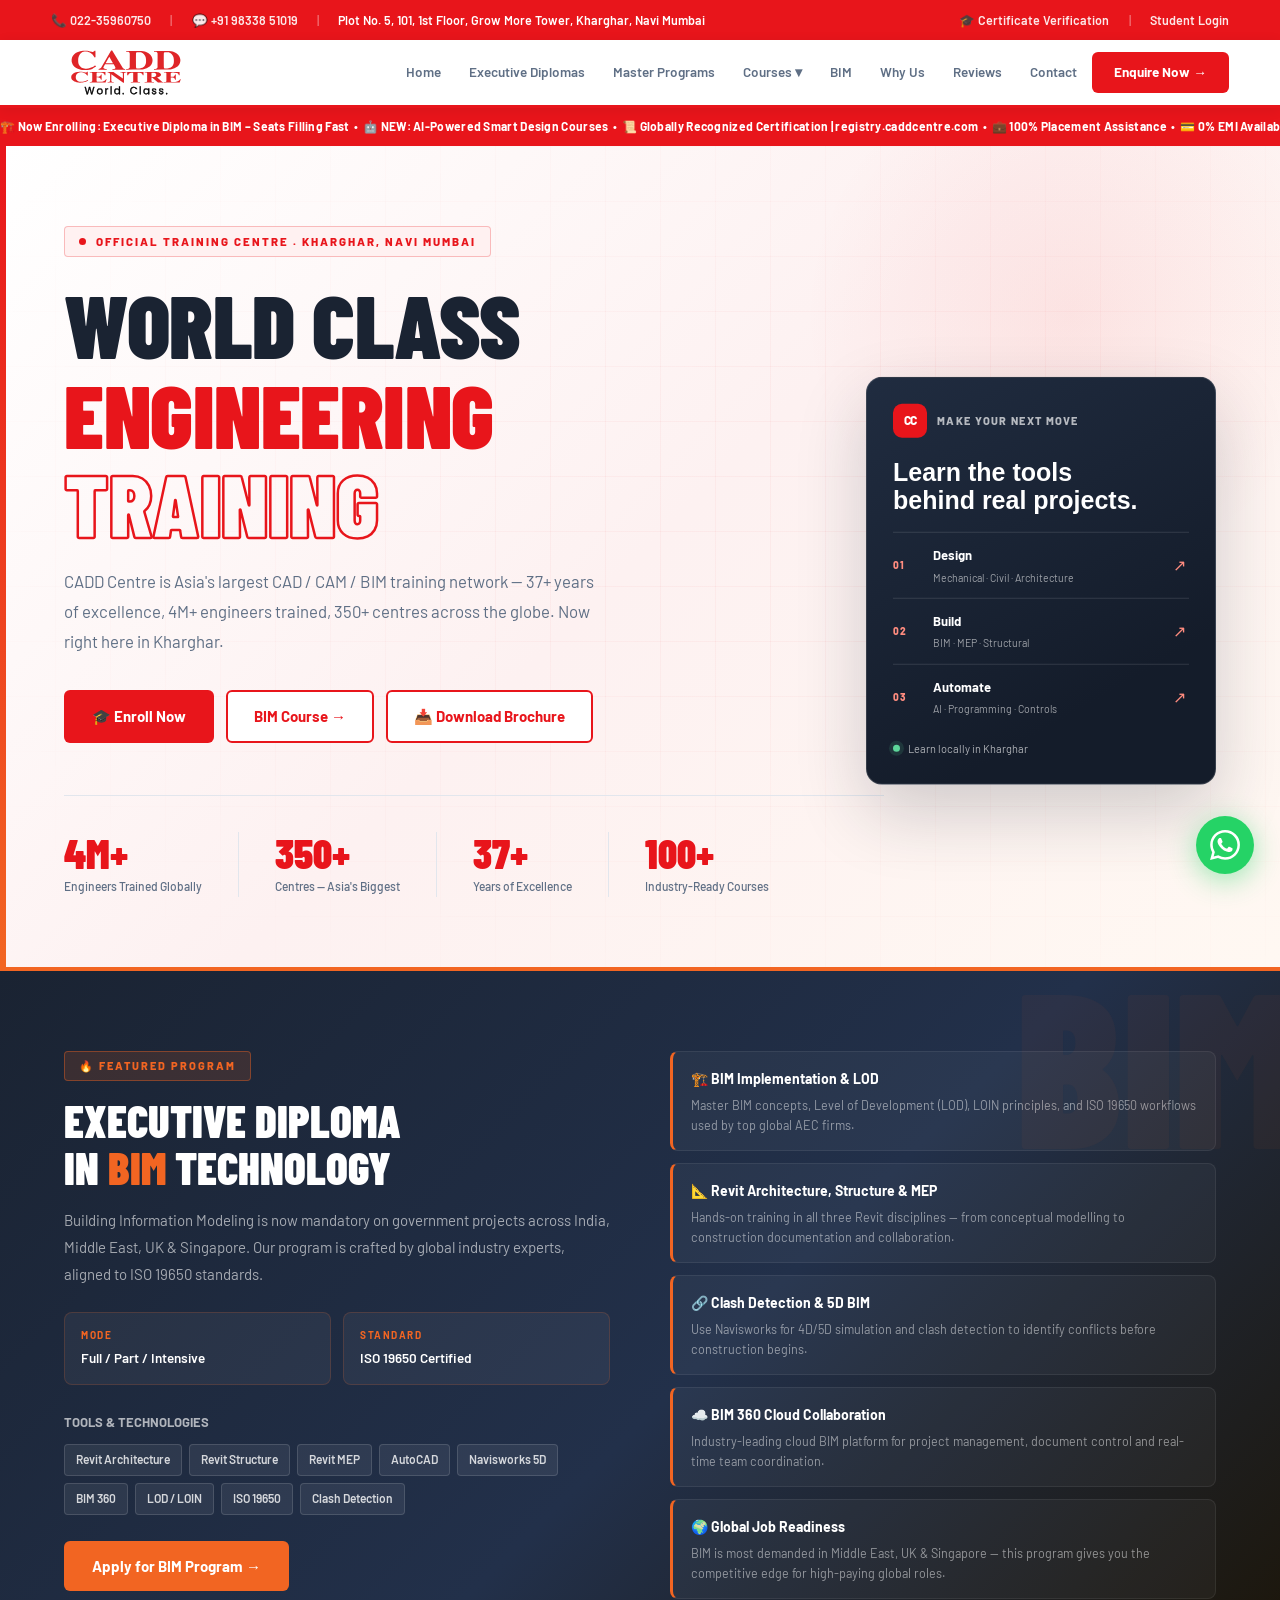
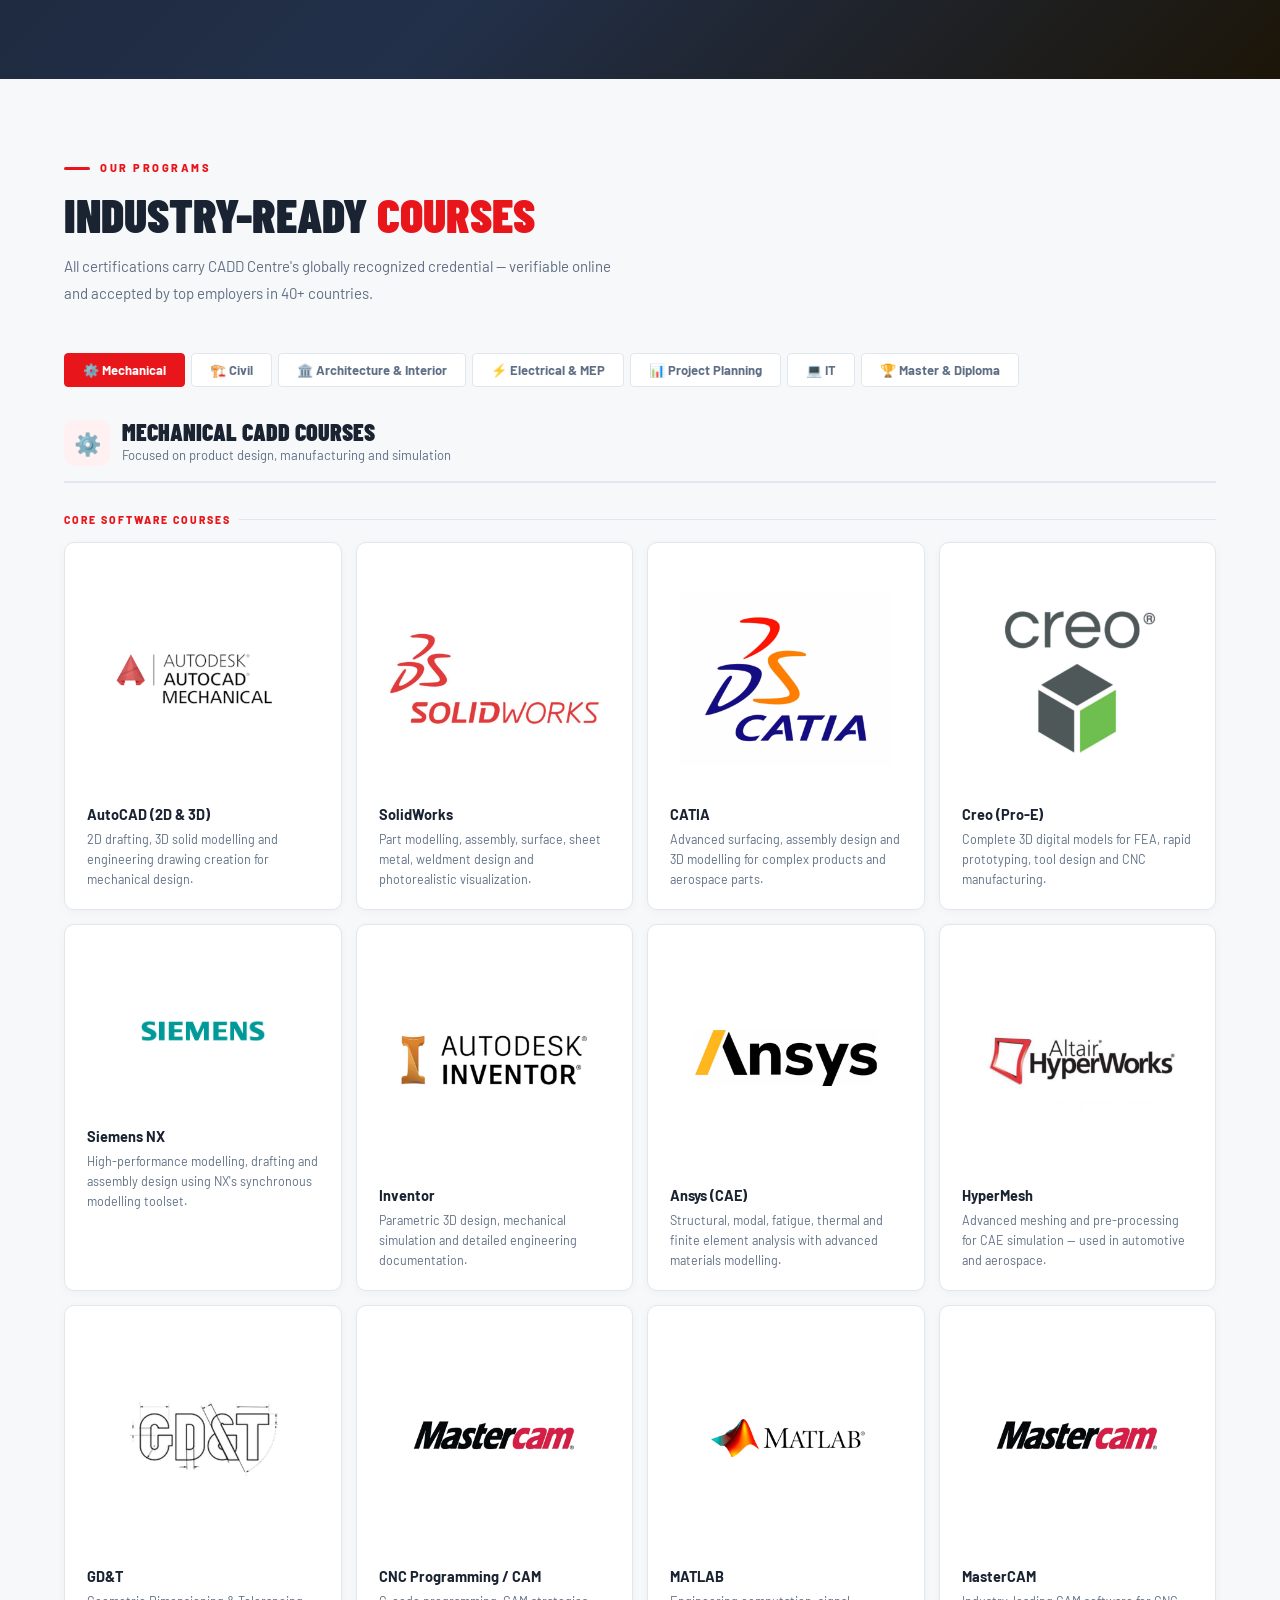
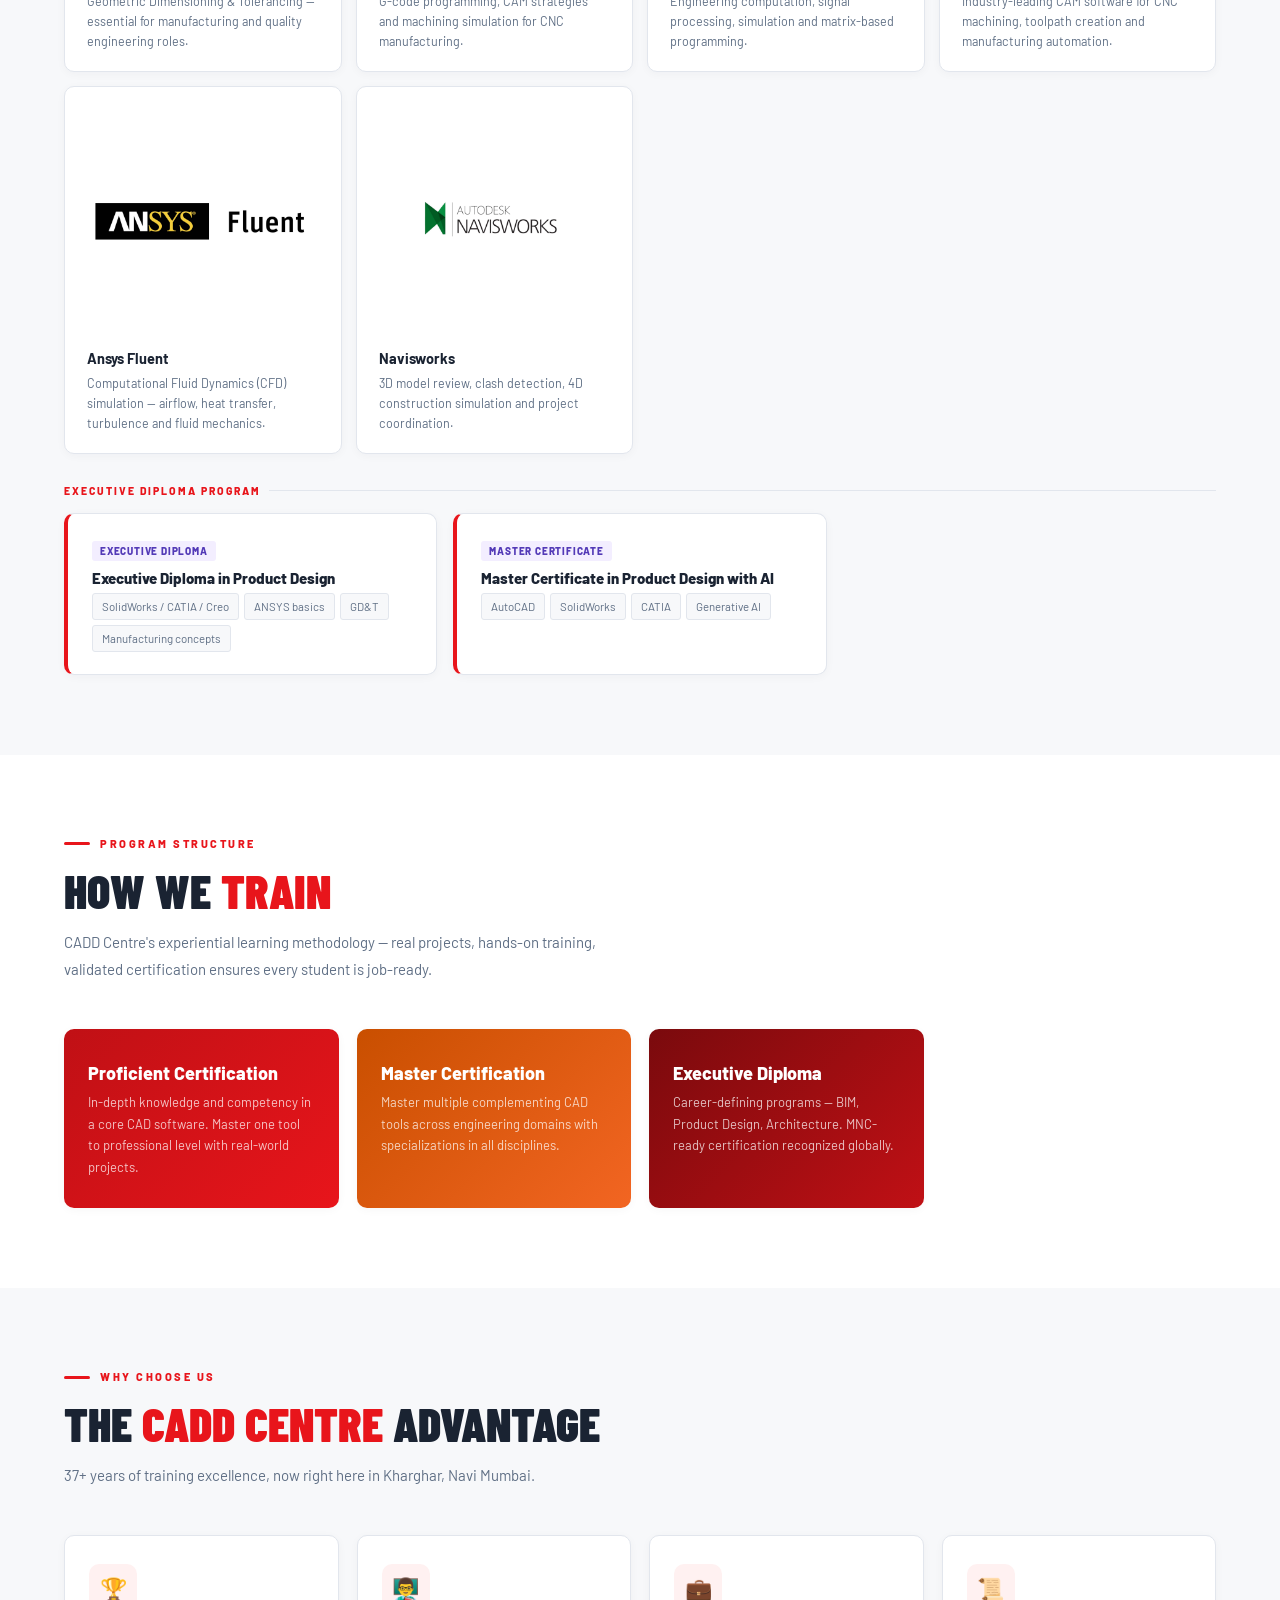
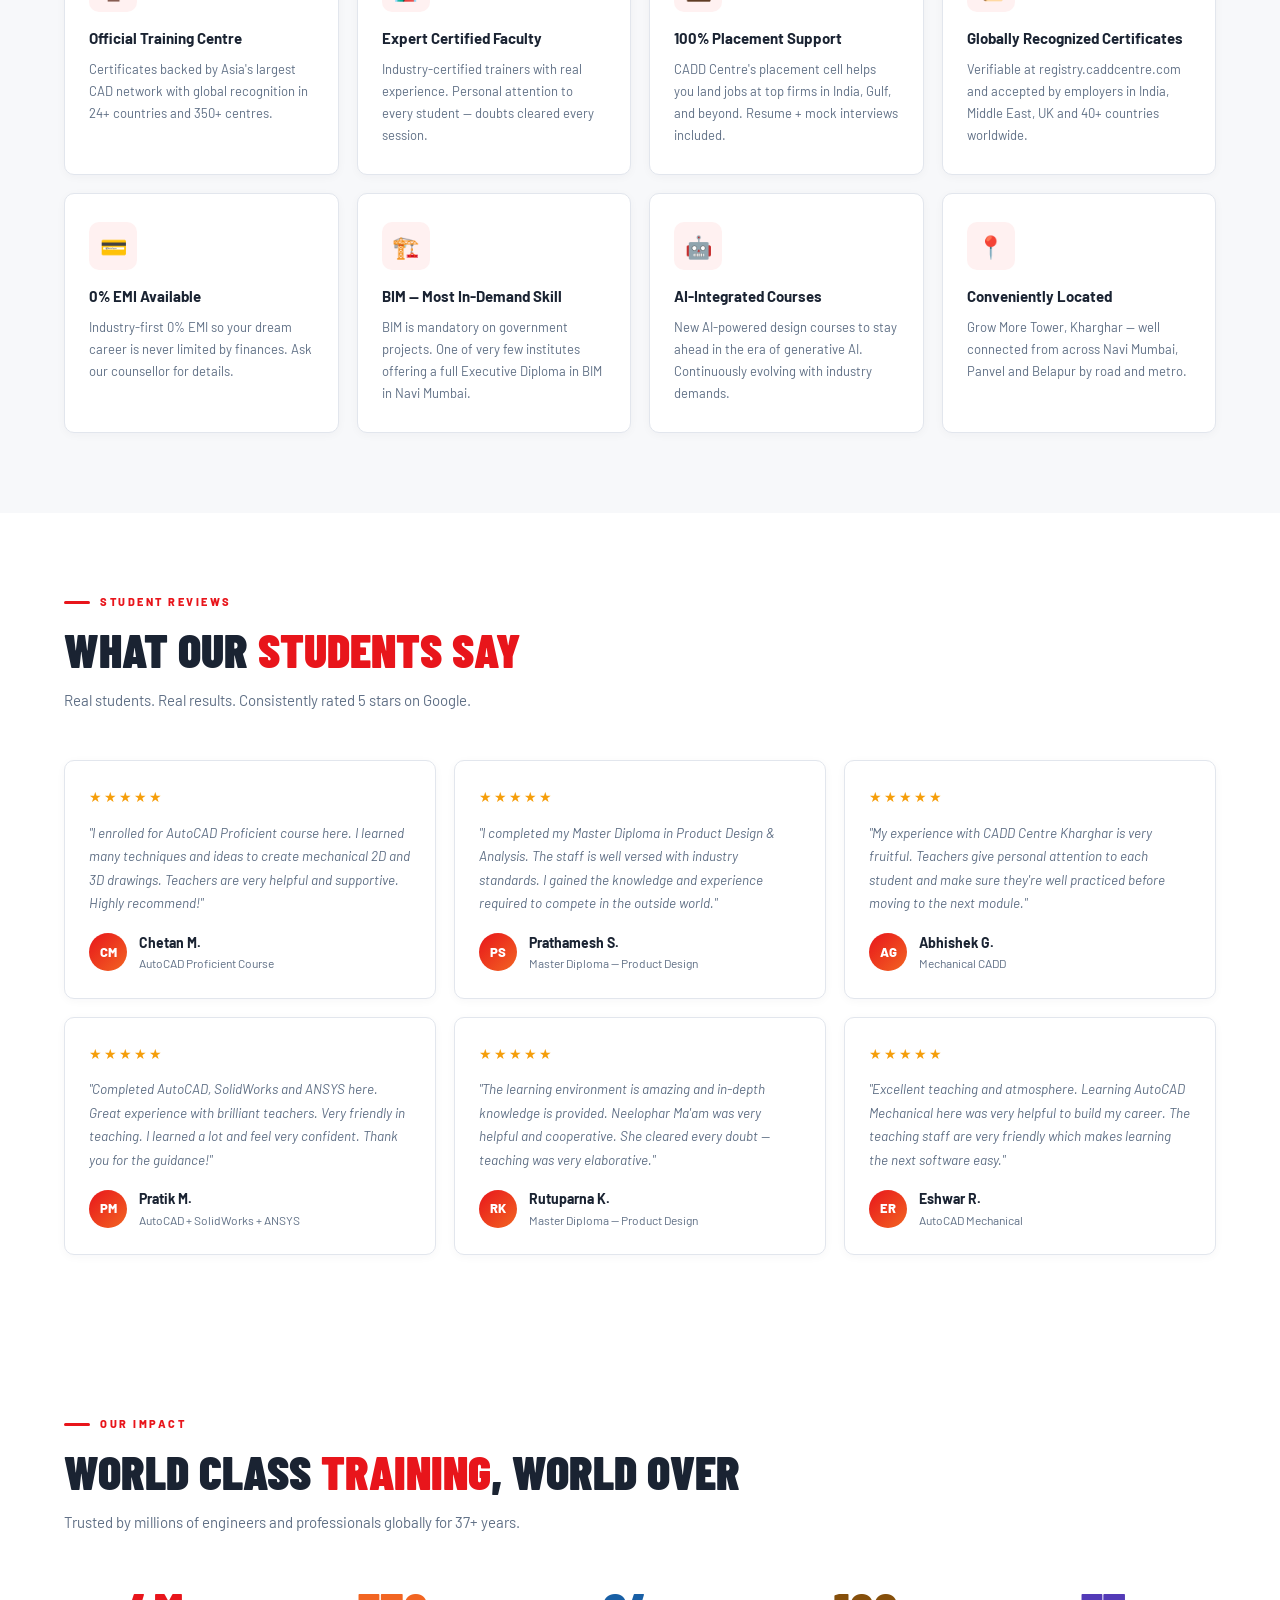
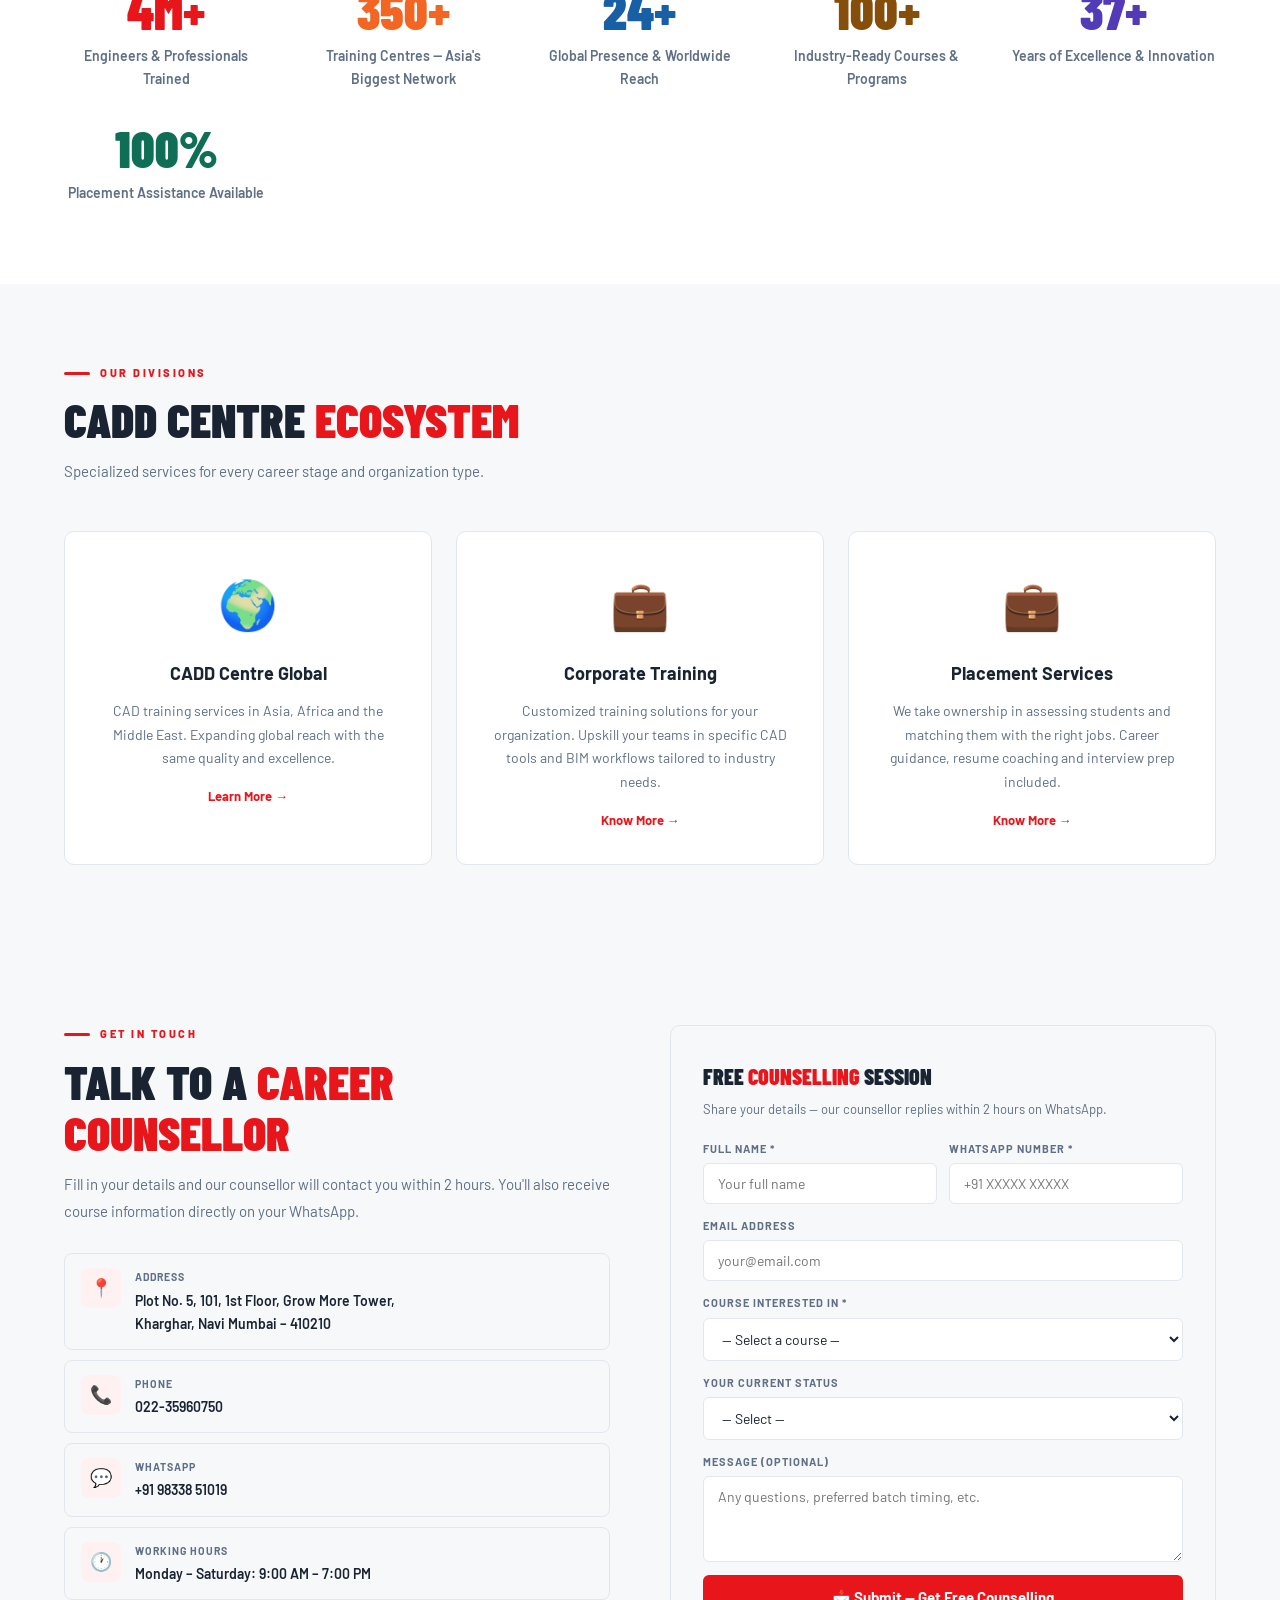
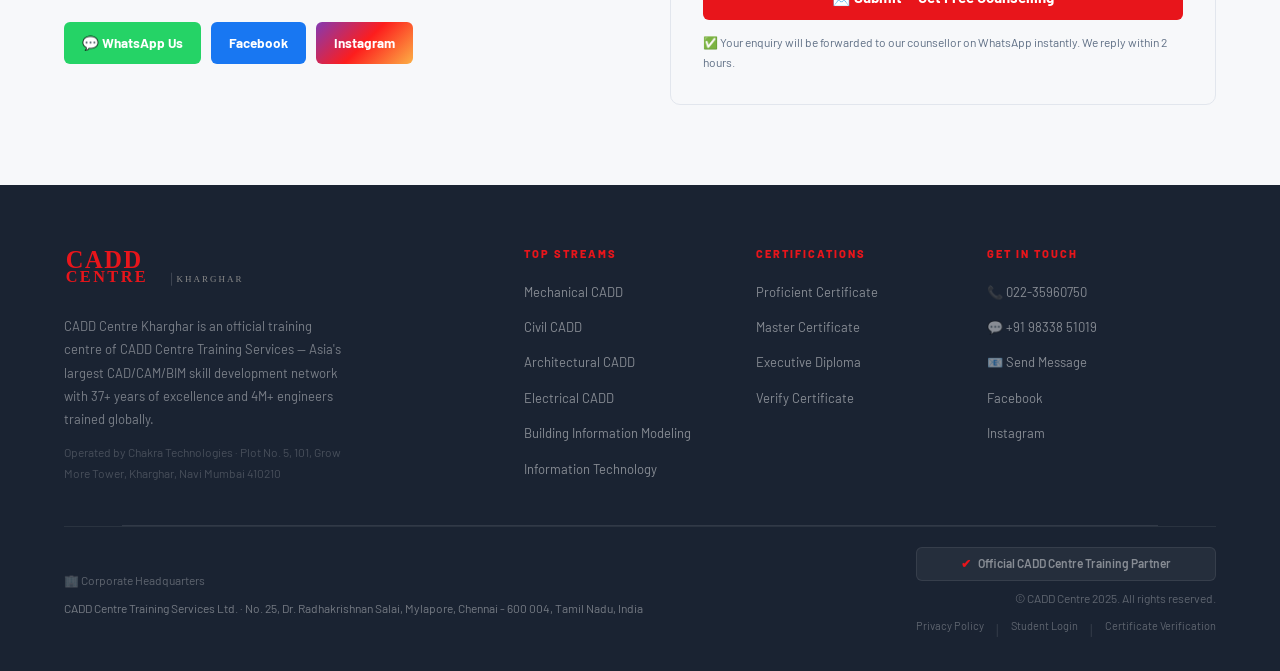
==== commit 3d6ac765: "Fix contact timings and program badges" ====
--- a/index.html
+++ b/index.html
@@ -655,12 +655,12 @@
     <div class="sub-label">Executive Diploma Program</div>
     <div class="diploma-grid">
       <div class="diploma-card">
-        <span class="dc-badge">Executive Diploma · ~</span>
+        <span class="dc-badge">Executive Diploma</span>
         <div class="dc-title">Executive Diploma in Product Design</div>
         <div class="dc-covers"><span class="dc-tag">SolidWorks / CATIA / Creo</span><span class="dc-tag">ANSYS basics</span><span class="dc-tag">GD&amp;T</span><span class="dc-tag">Manufacturing concepts</span></div>
       </div>
       <div class="diploma-card">
-        <span class="dc-badge">Master Certificate · ~</span>
+        <span class="dc-badge">Master Certificate</span>
         <div class="dc-title">Master Certificate in Product Design with AI</div>
         <div class="dc-covers"><span class="dc-tag">AutoCAD</span><span class="dc-tag">SolidWorks</span><span class="dc-tag">CATIA</span><span class="dc-tag">Generative AI</span></div>
       </div>
@@ -686,17 +686,17 @@
     <div class="sub-label">Executive Diploma Programs</div>
     <div class="diploma-grid">
       <div class="diploma-card">
-        <span class="dc-badge">Executive Diploma · ~</span>
+        <span class="dc-badge">Executive Diploma</span>
         <div class="dc-title">Executive Diploma in Structural Design</div>
         <div class="dc-covers"><span class="dc-tag">STAAD.Pro</span><span class="dc-tag">ETABS</span><span class="dc-tag">Structural Analysis</span><span class="dc-tag">RCC &amp; Steel Design</span></div>
       </div>
       <div class="diploma-card">
-        <span class="dc-badge">Executive Diploma · 400–</span>
+        <span class="dc-badge">Executive Diploma</span>
         <div class="dc-title">Executive Diploma in BIM</div>
         <div class="dc-covers"><span class="dc-tag">Revit Arch</span><span class="dc-tag">Revit Structure</span><span class="dc-tag">Revit MEP</span><span class="dc-tag">BIM 360</span><span class="dc-tag">ISO 19650</span></div>
       </div>
       <div class="diploma-card">
-        <span class="dc-badge">Master Certificate · ~</span>
+        <span class="dc-badge">Master Certificate</span>
         <div class="dc-title">Master Certificate in Building Design (BIM)</div>
         <div class="dc-covers"><span class="dc-tag">AutoCAD Civil</span><span class="dc-tag">STAAD.Pro</span><span class="dc-tag">ETABS</span><span class="dc-tag">Revit</span></div>
       </div>
@@ -721,17 +721,17 @@
     <div class="sub-label">Executive Diploma Programs</div>
     <div class="diploma-grid">
       <div class="diploma-card">
-        <span class="dc-badge">Executive Diploma · ~</span>
+        <span class="dc-badge">Executive Diploma</span>
         <div class="dc-title">Executive Diploma in Architectural Design</div>
         <div class="dc-covers"><span class="dc-tag">AutoCAD Architecture</span><span class="dc-tag">Revit Architecture</span><span class="dc-tag">SketchUp</span><span class="dc-tag">3ds Max + V-Ray</span></div>
       </div>
       <div class="diploma-card">
-        <span class="dc-badge">Executive Diploma · ~</span>
+        <span class="dc-badge">Executive Diploma</span>
         <div class="dc-title">Executive Diploma in Interior Design</div>
         <div class="dc-covers"><span class="dc-tag">AutoCAD</span><span class="dc-tag">SketchUp</span><span class="dc-tag">3ds Max + V-Ray</span><span class="dc-tag">Interior Planning</span></div>
       </div>
       <div class="diploma-card">
-        <span class="dc-badge">Master Certificate · ~</span>
+        <span class="dc-badge">Master Certificate</span>
         <div class="dc-title">Master Certificate in Interior Design</div>
         <div class="dc-covers"><span class="dc-tag">AutoCAD</span><span class="dc-tag">SketchUp</span><span class="dc-tag">3ds Max</span><span class="dc-tag">V-Ray</span></div>
       </div>
@@ -752,7 +752,7 @@
     <div class="sub-label">Diploma Program</div>
     <div class="diploma-grid">
       <div class="diploma-card">
-        <span class="dc-badge">Master Certificate · ~</span>
+        <span class="dc-badge">Master Certificate</span>
         <div class="dc-title">Master Certificate in MEP Design</div>
         <div class="dc-covers"><span class="dc-tag">Electrical CAD</span><span class="dc-tag">Revit MEP</span><span class="dc-tag">HVAC</span><span class="dc-tag">Plumbing</span></div>
       </div>
@@ -807,27 +807,27 @@
     <div class="sub-label">Executive Diploma Programs</div>
     <div class="diploma-grid">
       <div class="diploma-card">
-        <span class="dc-badge">Executive Diploma · ~</span>
+        <span class="dc-badge">Executive Diploma</span>
         <div class="dc-title">Executive Diploma in Product Design</div>
         <div class="dc-covers"><span class="dc-tag">CAD (SolidWorks / CATIA / Creo)</span><span class="dc-tag">CAE (ANSYS)</span><span class="dc-tag">GD&amp;T</span><span class="dc-tag">Manufacturing</span></div>
       </div>
       <div class="diploma-card">
-        <span class="dc-badge">Executive Diploma · ~</span>
+        <span class="dc-badge">Executive Diploma</span>
         <div class="dc-title">Executive Diploma in Architectural Design</div>
         <div class="dc-covers"><span class="dc-tag">AutoCAD Architecture</span><span class="dc-tag">Revit Architecture</span><span class="dc-tag">SketchUp</span><span class="dc-tag">3ds Max + V-Ray</span></div>
       </div>
       <div class="diploma-card">
-        <span class="dc-badge">Executive Diploma · 400–</span>
+        <span class="dc-badge">Executive Diploma</span>
         <div class="dc-title">Executive Diploma in BIM</div>
         <div class="dc-covers"><span class="dc-tag">Revit Arch + Structure + MEP</span><span class="dc-tag">BIM workflow</span><span class="dc-tag">Navisworks</span><span class="dc-tag">BIM 360</span></div>
       </div>
       <div class="diploma-card">
-        <span class="dc-badge">Executive Diploma · ~</span>
+        <span class="dc-badge">Executive Diploma</span>
         <div class="dc-title">Executive Diploma in Structural Design</div>
         <div class="dc-covers"><span class="dc-tag">STAAD.Pro</span><span class="dc-tag">ETABS</span><span class="dc-tag">Structural Analysis</span><span class="dc-tag">RCC &amp; Steel Design</span></div>
       </div>
       <div class="diploma-card">
-        <span class="dc-badge">Executive Diploma · ~</span>
+        <span class="dc-badge">Executive Diploma</span>
         <div class="dc-title">Executive Diploma in Interior Design</div>
         <div class="dc-covers"><span class="dc-tag">AutoCAD</span><span class="dc-tag">SketchUp</span><span class="dc-tag">3ds Max + V-Ray</span><span class="dc-tag">Interior Planning</span></div>
       </div>
@@ -959,7 +959,7 @@
     </div>
     <div class="form-box">
       <div class="ftitle">Free <span>Counselling</span> Session</div>
-      <div class="fsub">Share your details — our counsellor replies within  on WhatsApp.</div>
+      <div class="fsub">Share your details — our counsellor replies within 2 hours on WhatsApp.</div>
       <form class="lead-form" id="leadForm">
         <div class="form-row">
           <div class="fg"><label>Full Name *</label><input type="text" id="fname" placeholder="Your full name" required></div>
@@ -1050,7 +1050,7 @@
         <div class="fg"><label>Message (Optional)</label><textarea id="fmessage" placeholder="Any questions, preferred batch timing, etc."></textarea></div>
         <button type="submit" class="btn-red" style="width:100%;justify-content:center;font-size:15px;" id="submitBtn">📩 Submit — Get Free Counselling</button>
         <div id="form-status"></div>
-        <p class="fnote">✅ Your enquiry will be forwarded to our counsellor on WhatsApp instantly. We reply within .</p>
+        <p class="fnote">✅ Your enquiry will be forwarded to our counsellor on WhatsApp instantly. We reply within 2 hours.</p>
       </form>
     </div>
   </div>
@@ -1155,7 +1155,7 @@
   );
   trackClick('form_submit_'+course);
   window.open(`https://wa.me/919833851019?text=${waMsg}`,'_blank');
-  el.className='success';el.textContent='✅ Enquiry sent! Our counsellor will reply within .';el.style.display='block';
+  el.className='success';el.textContent='✅ Enquiry sent! Our counsellor will reply within 2 hours.';el.style.display='block';
   btn.textContent='✅ Sent!';
   setTimeout(()=>{btn.textContent='📩 Submit — Get Free Counselling';btn.disabled=false;document.getElementById('leadForm').reset();setTimeout(()=>{el.className='';el.textContent='';el.style.display='none';},5000);},4000);
 });
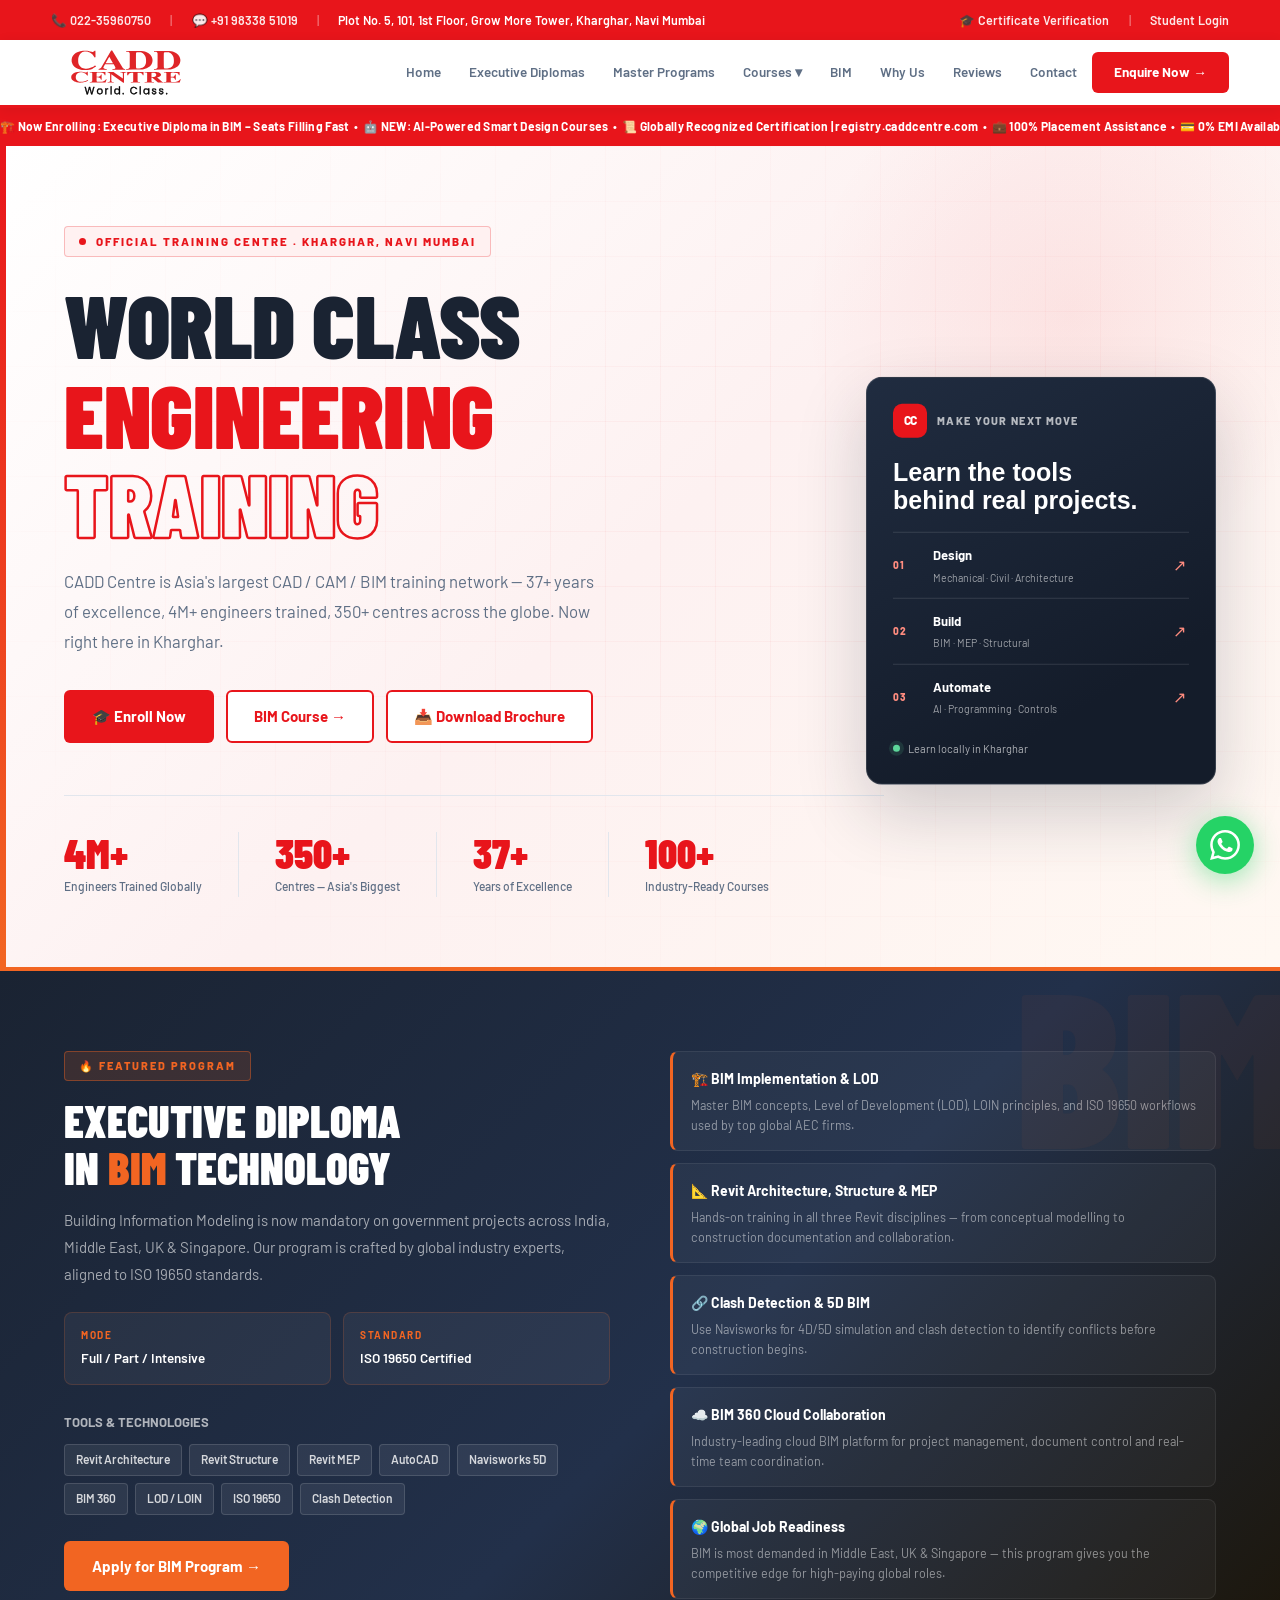
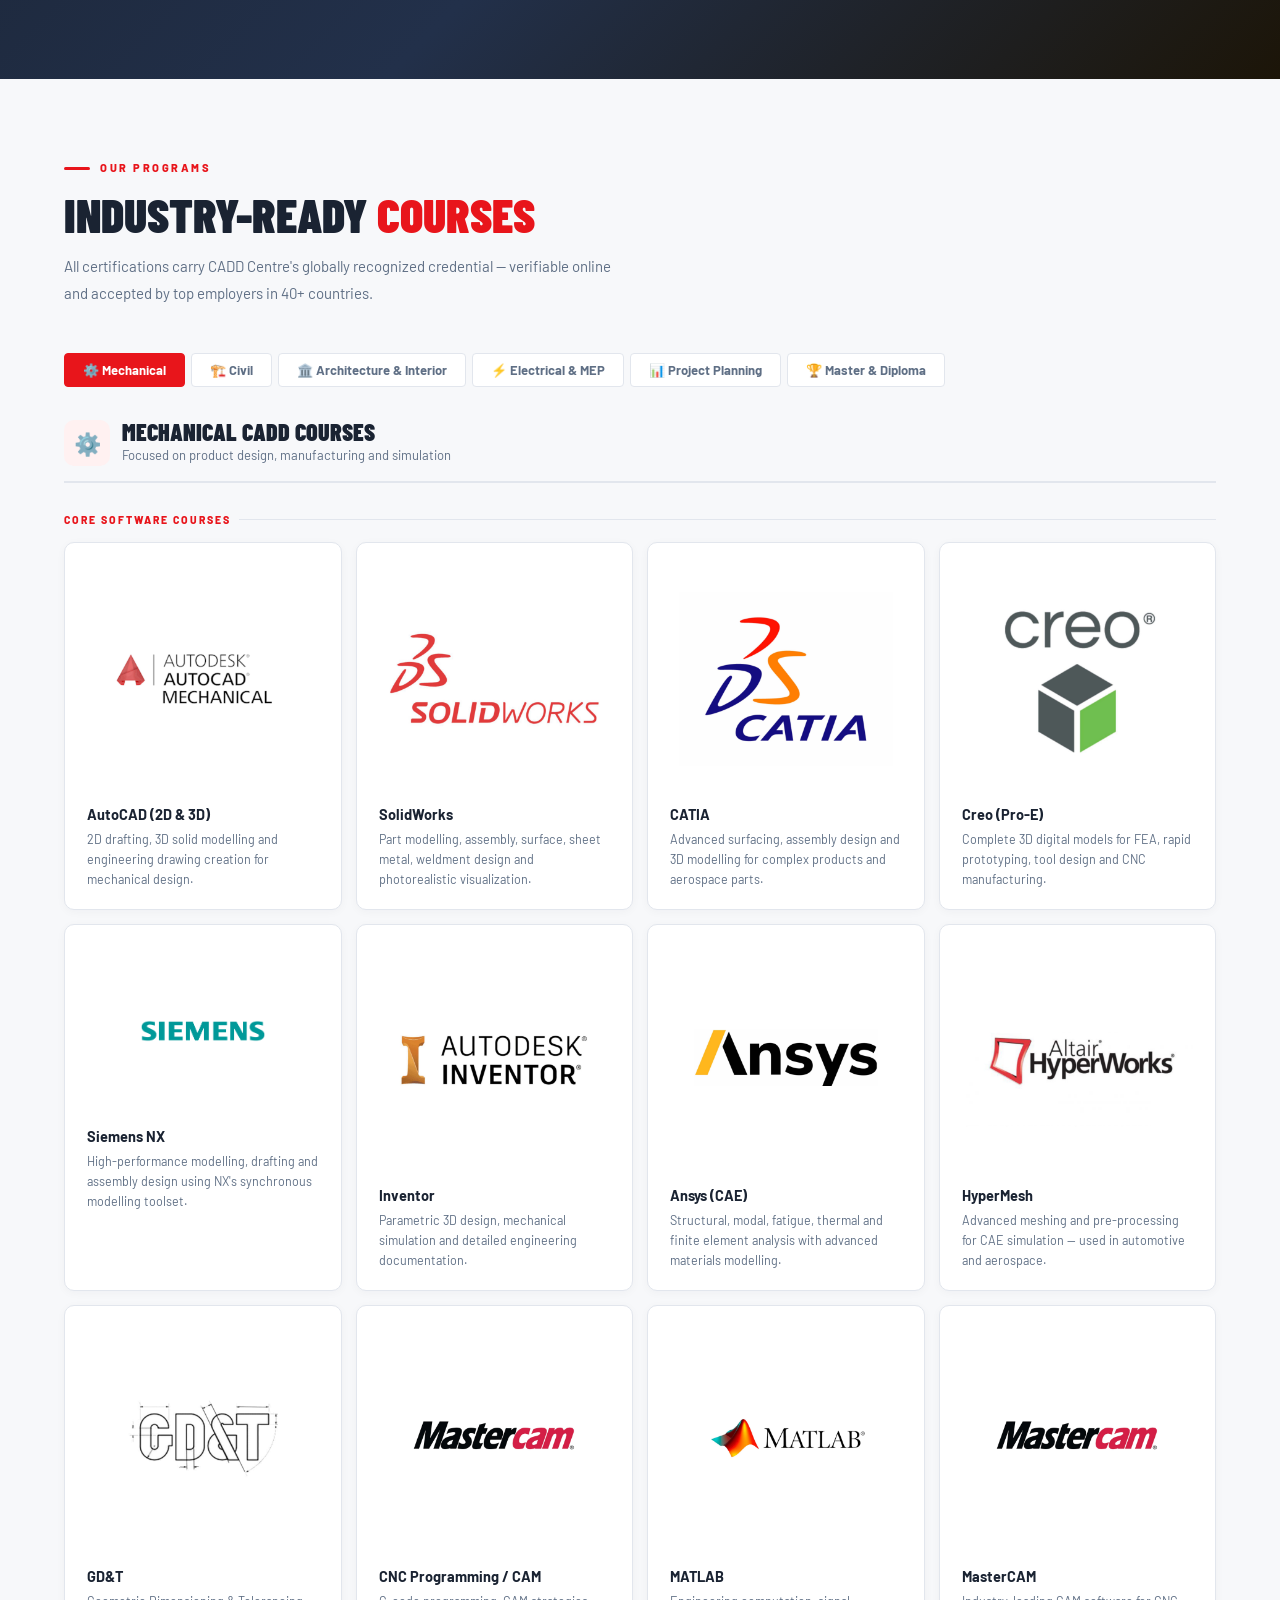
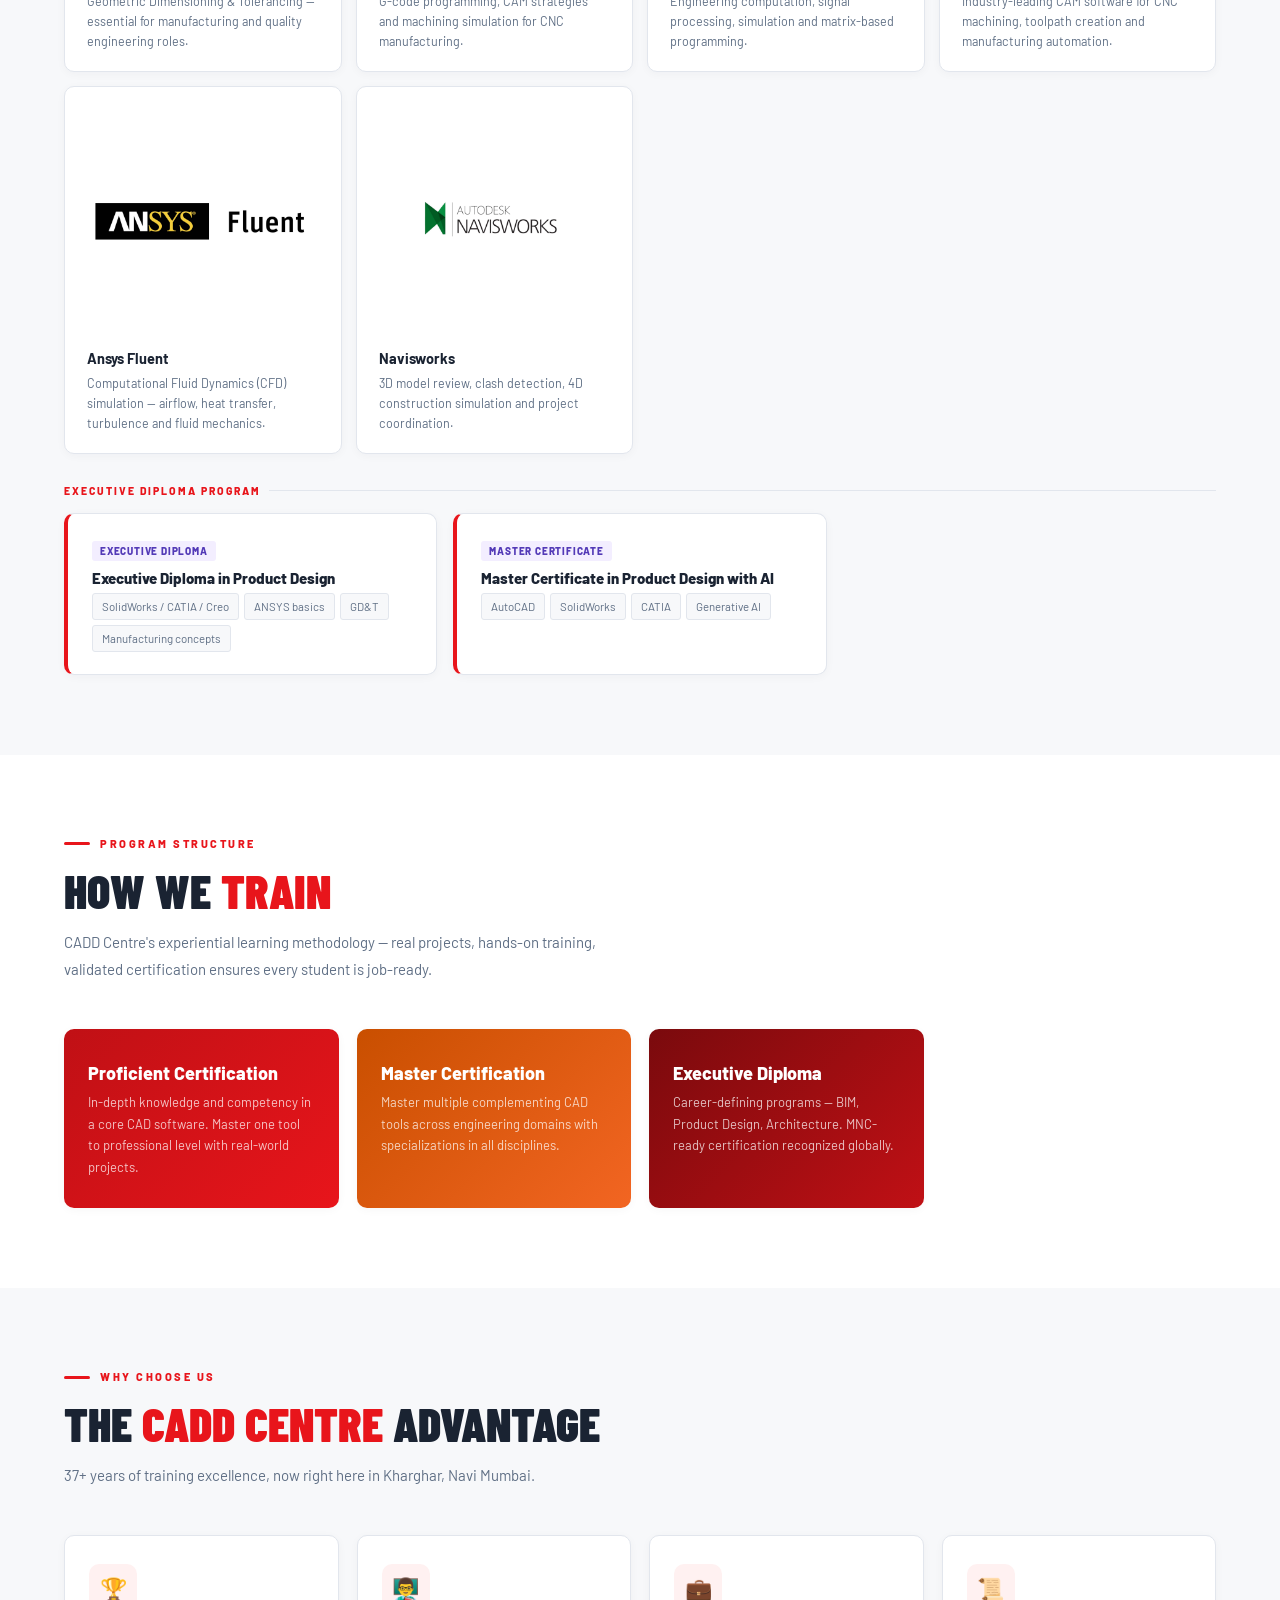
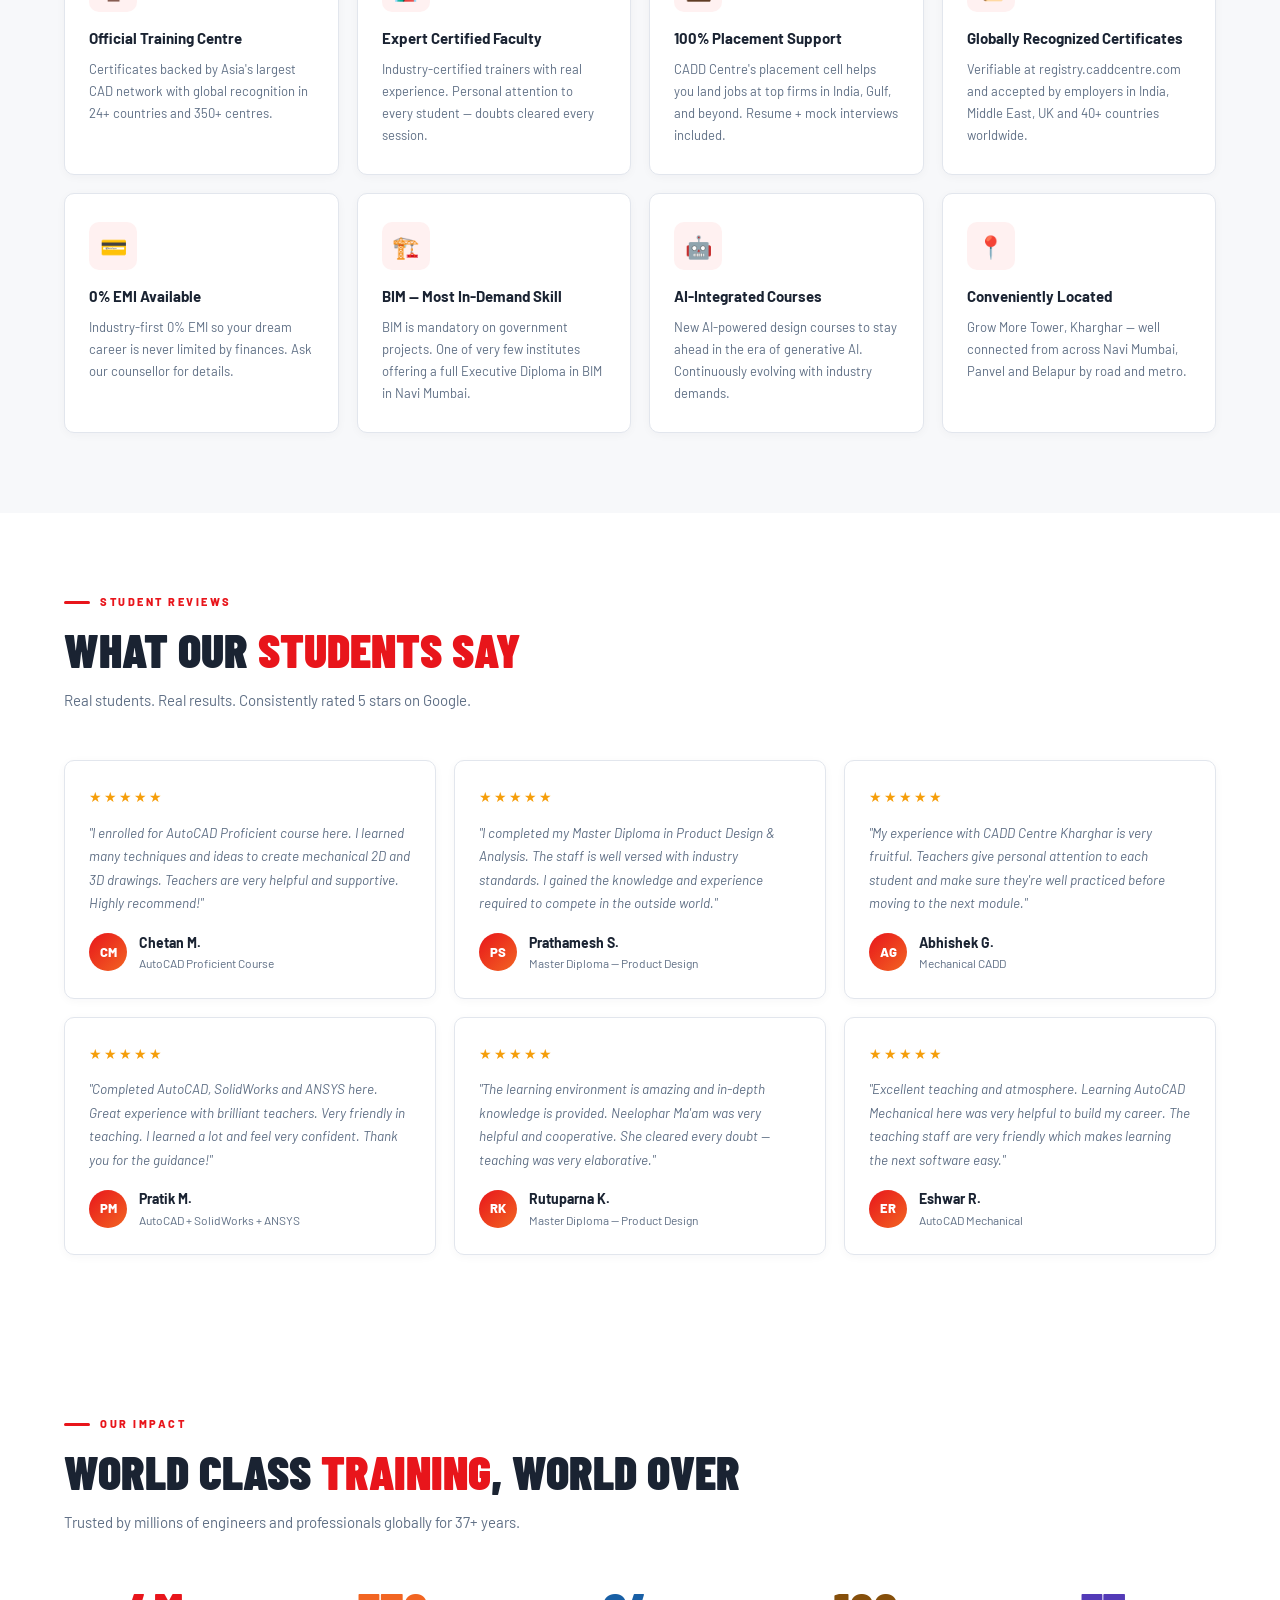
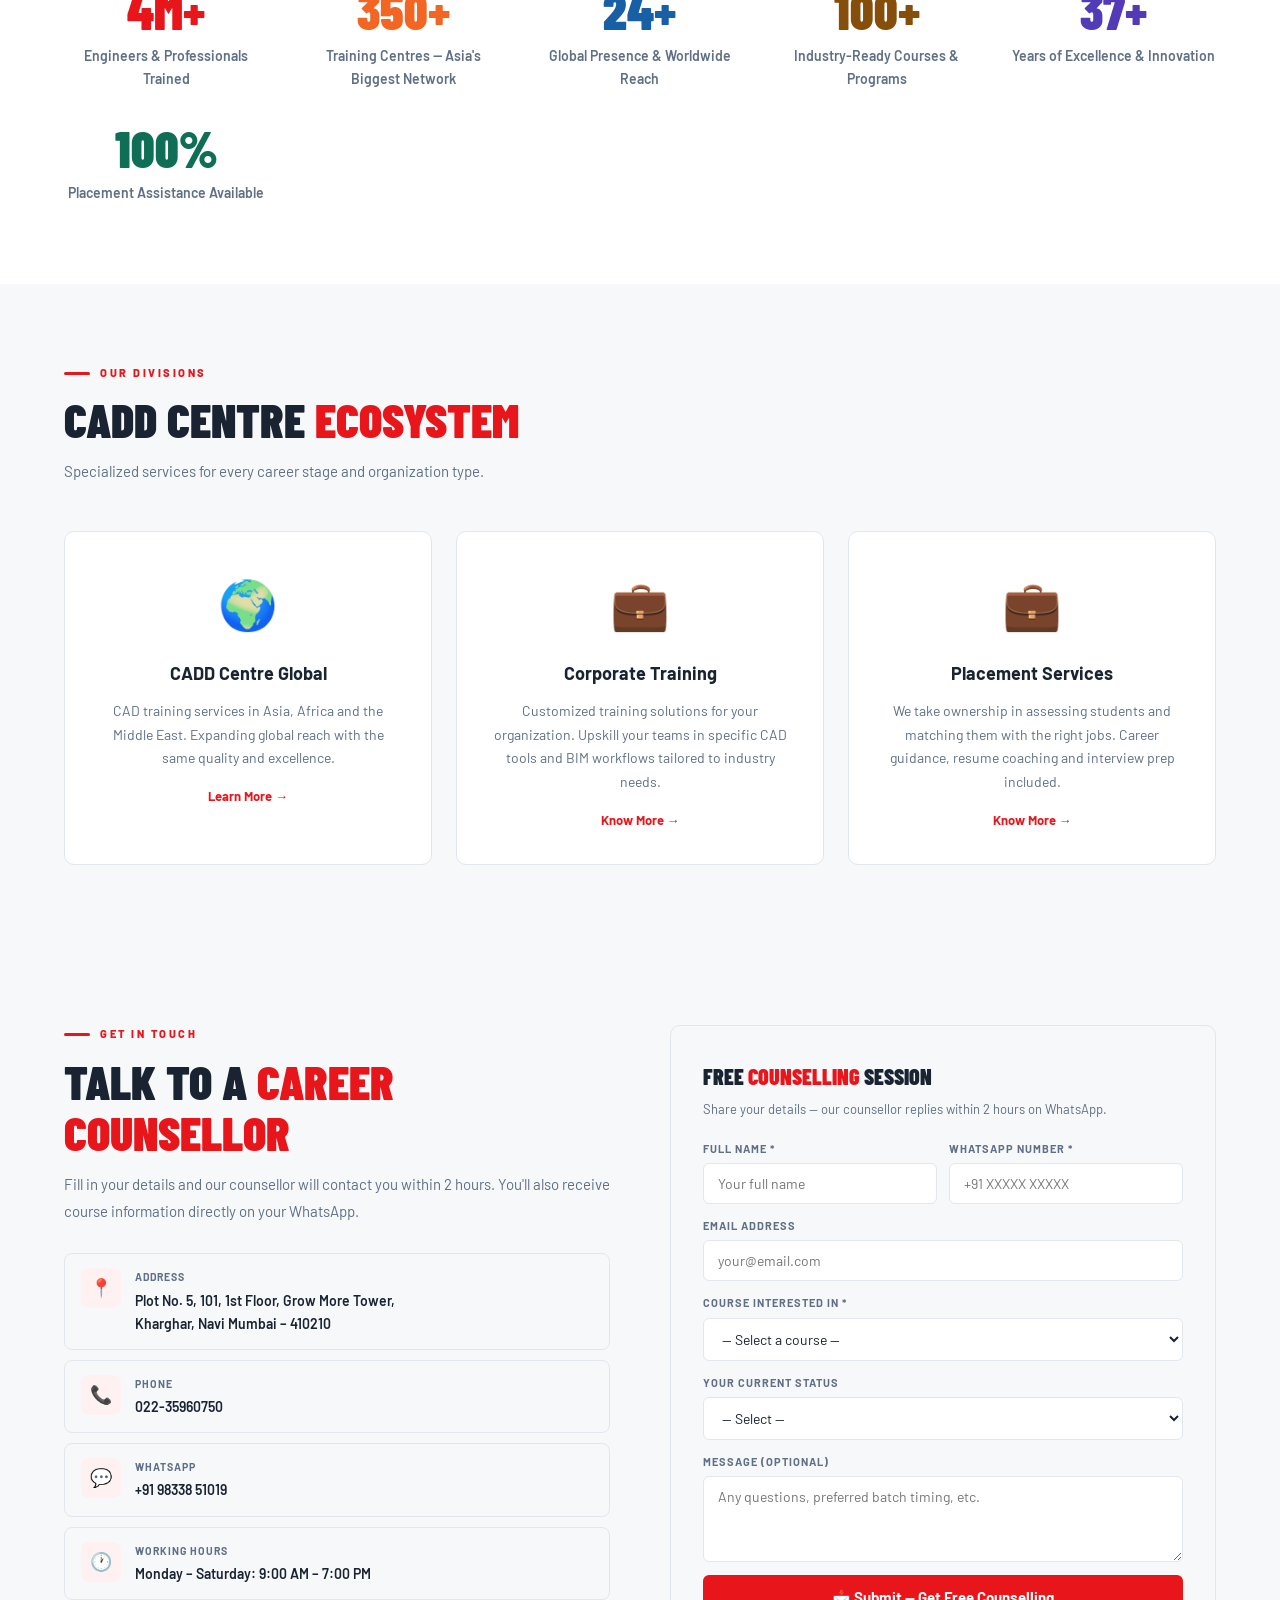
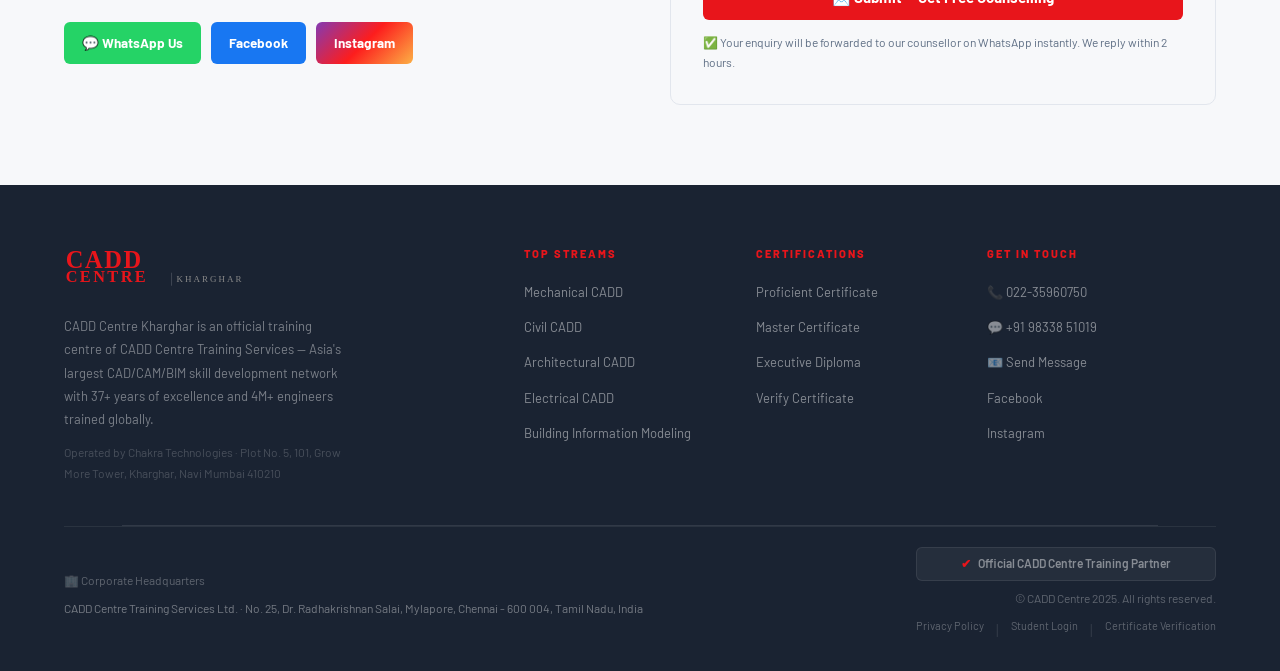
==== commit 39165ef5: "Remove IT and CS courses and page" ====
--- a/index.html
+++ b/index.html
@@ -4,7 +4,7 @@
 <meta charset="UTF-8">
 <meta name="viewport" content="width=device-width, initial-scale=1.0">
 <title>CADD Centre Kharghar | Navi Mumbai – Official Training Centre</title>
-<meta name="description" content="CADD Centre Kharghar – Official Training Centre in Navi Mumbai. Industry-leading courses in BIM, Mechanical CADD, Civil & Architecture, IT & more. 37+ years of excellence.">
+<meta name="description" content="CADD Centre Kharghar – Official Training Centre in Navi Mumbai. Industry-leading courses in BIM, Mechanical CADD, Civil & Architecture. 37+ years of excellence.">
 <link rel="preconnect" href="https://fonts.googleapis.com">
 <link rel="preconnect" href="https://fonts.gstatic.com" crossorigin>
 <link href="https://fonts.googleapis.com/css2?family=Barlow:wght@400;500;600;700;800;900&family=Barlow+Condensed:wght@600;700;800;900&display=swap" rel="stylesheet">
@@ -463,24 +463,7 @@
           </div>
         </div>
 
-        <!-- 6. IT Courses -->
-        <div class="l1-row">
-          <span><span class="l1-ico">💻</span>IT Courses</span><span class="l1-arr">›</span>
-          <div class="mega-l2">
-            <div class="l2-head">
-              <div><div class="l2-head-title">💻 Information Technology Courses</div><div class="l2-head-sub">Programming &amp; emerging technologies</div></div>
-              <a href="#contact" class="l2-enq" onclick="trackClick('nav_enq_it')">Enquire →</a>
-            </div>
-            <div class="l2-grid">
-              <a class="l2-item" href="it-cs.html#c"><div class="l2-dot dot-it">🖥️</div><div><div class="l2-name">C Programming</div><div class="l2-desc">Fundamentals, pointers &amp; data structures</div></div></a>
-              <a class="l2-item" href="it-cs.html#cpp"><div class="l2-dot dot-it">⚡</div><div><div class="l2-name">C++ Programming</div><div class="l2-desc">OOP, STL &amp; application development</div></div></a>
-              <a class="l2-item" href="it-cs.html#python"><div class="l2-dot dot-it">🐍</div><div><div class="l2-name">Python</div><div class="l2-desc">Automation, OOP &amp; real-world applications</div></div></a>
-              <a class="l2-item" href="it-cs.html#iot"><div class="l2-dot dot-it">🌐</div><div><div class="l2-name">IoT — Internet of Things</div><div class="l2-desc">Raspberry Pi, cloud &amp; IoT protocols</div></div></a>
-            </div>
-          </div>
-        </div>
-
-        <!-- 7. Master & Diploma Programs -->
+        <!-- 6. Master &amp; Diploma Programs -->
         <div class="l1-row">
           <span><span class="l1-ico">🏆</span>Master &amp; Diploma Programs</span><span class="l1-arr">›</span>
           <div class="mega-l2" style="min-width:620px;">
@@ -625,7 +608,6 @@
     <button class="tab-btn" onclick="showTab('arch',this)">🏛️ Architecture &amp; Interior</button>
     <button class="tab-btn" onclick="showTab('elec',this)">⚡ Electrical &amp; MEP</button>
     <button class="tab-btn" onclick="showTab('proj',this)">📊 Project Planning</button>
-    <button class="tab-btn" onclick="showTab('it',this)">💻 IT</button>
     <button class="tab-btn" onclick="showTab('masters',this)">🏆 Master &amp; Diploma</button>
   </div>
 
@@ -769,21 +751,6 @@
     <div class="course-grid">
       <a class="course-card" href="#contact"><div class="cc-icon"><img src="static/Software logo Images/Management/project.png" alt="Microsoft Project"></div><div class="cc-name">Microsoft Project</div><div class="cc-desc">Project scheduling, resource management, tracking and reporting using MS Project.</div></a>
       <a class="course-card" href="#contact"><div class="cc-icon"><img src="static/Software logo Images/Management/Primavera.jpg" alt="Primavera P6"></div><div class="cc-name">Primavera P6</div><div class="cc-desc">Enterprise project management for construction — scheduling, cost control and reporting.</div></a>
-    </div>
-  </div>
-
-  <!-- ── IT COURSES ── -->
-  <div class="courses-panel" id="tab-it">
-    <div class="cat-header">
-      <div class="cat-icon-big" style="background:#e8f8f0;">💻</div>
-      <div><h3>IT <span class="red">Courses</span></h3><p>Programming languages and emerging technology</p></div>
-    </div>
-    <div class="sub-label">Programming Courses</div>
-    <div class="course-grid">
-      <a class="course-card" href="it-cs.html#c"><div class="cc-icon"><img src="static/Software logo Images/CSIT/c.png" alt="C Programming"></div><div class="cc-name">C Programming</div><div class="cc-desc">Fundamentals of programming — variables, loops, functions, pointers and data structures.</div></a>
-      <a class="course-card" href="it-cs.html#cpp"><div class="cc-icon"><img src="static/Software logo Images/CSIT/c++.png" alt="C++ Programming"></div><div class="cc-name">C++ Programming</div><div class="cc-desc">Object-oriented programming, STL, templates and application development using C++.</div></a>
-      <a class="course-card" href="it-cs.html#python"><div class="cc-icon"><img src="static/Software logo Images/CSIT/python.jpg" alt="Python"></div><div class="cc-name">Python</div><div class="cc-desc">Automation, OOP, data structures and real-world Python applications for industry professionals.</div></a>
-      <a class="course-card" href="it-cs.html#iot"><div class="cc-icon"><img src="static/Software logo Images/Electrical/Raspberry_Pi-Logo.wine.png" alt="IoT"></div><div class="cc-name">IoT — Internet of Things</div><div class="cc-desc">Connect devices with sensors and software using Raspberry Pi, cloud computing and IoT protocols.</div></a>
     </div>
   </div>
 
@@ -1017,13 +984,7 @@
             <optgroup label="📊 Project Planning">
               <option>Microsoft Project</option>
               <option>Primavera P6</option>
-            </optgroup>
-            <optgroup label="💻 IT Courses">
-              <option>C Programming</option>
-              <option>C++ Programming</option>
-              <option>Python</option>
-              <option>IoT — Internet of Things</option>
-            </optgroup>
+            </optgroup>
             <optgroup label="🏆 Master &amp; Diploma Programs">
               <option>Master Certificate in Product Design with AI</option>
               <option>Master Certificate in Building Design (BIM)</option>
@@ -1056,6 +1017,7 @@
   </div>
 </section>
 
+
 <footer>
   <div class="footer-top">
     <div class="footer-brand">
@@ -1076,7 +1038,6 @@
         <li><a href="architecture.html">Architectural CADD</a></li>
         <li><a href="electrical.html">Electrical CADD</a></li>
         <li><a href="bim.html">Building Information Modeling</a></li>
-        <li><a href="it-cs.html">Information Technology</a></li>
       </ul>
     </div>
     <div class="footer-col">
